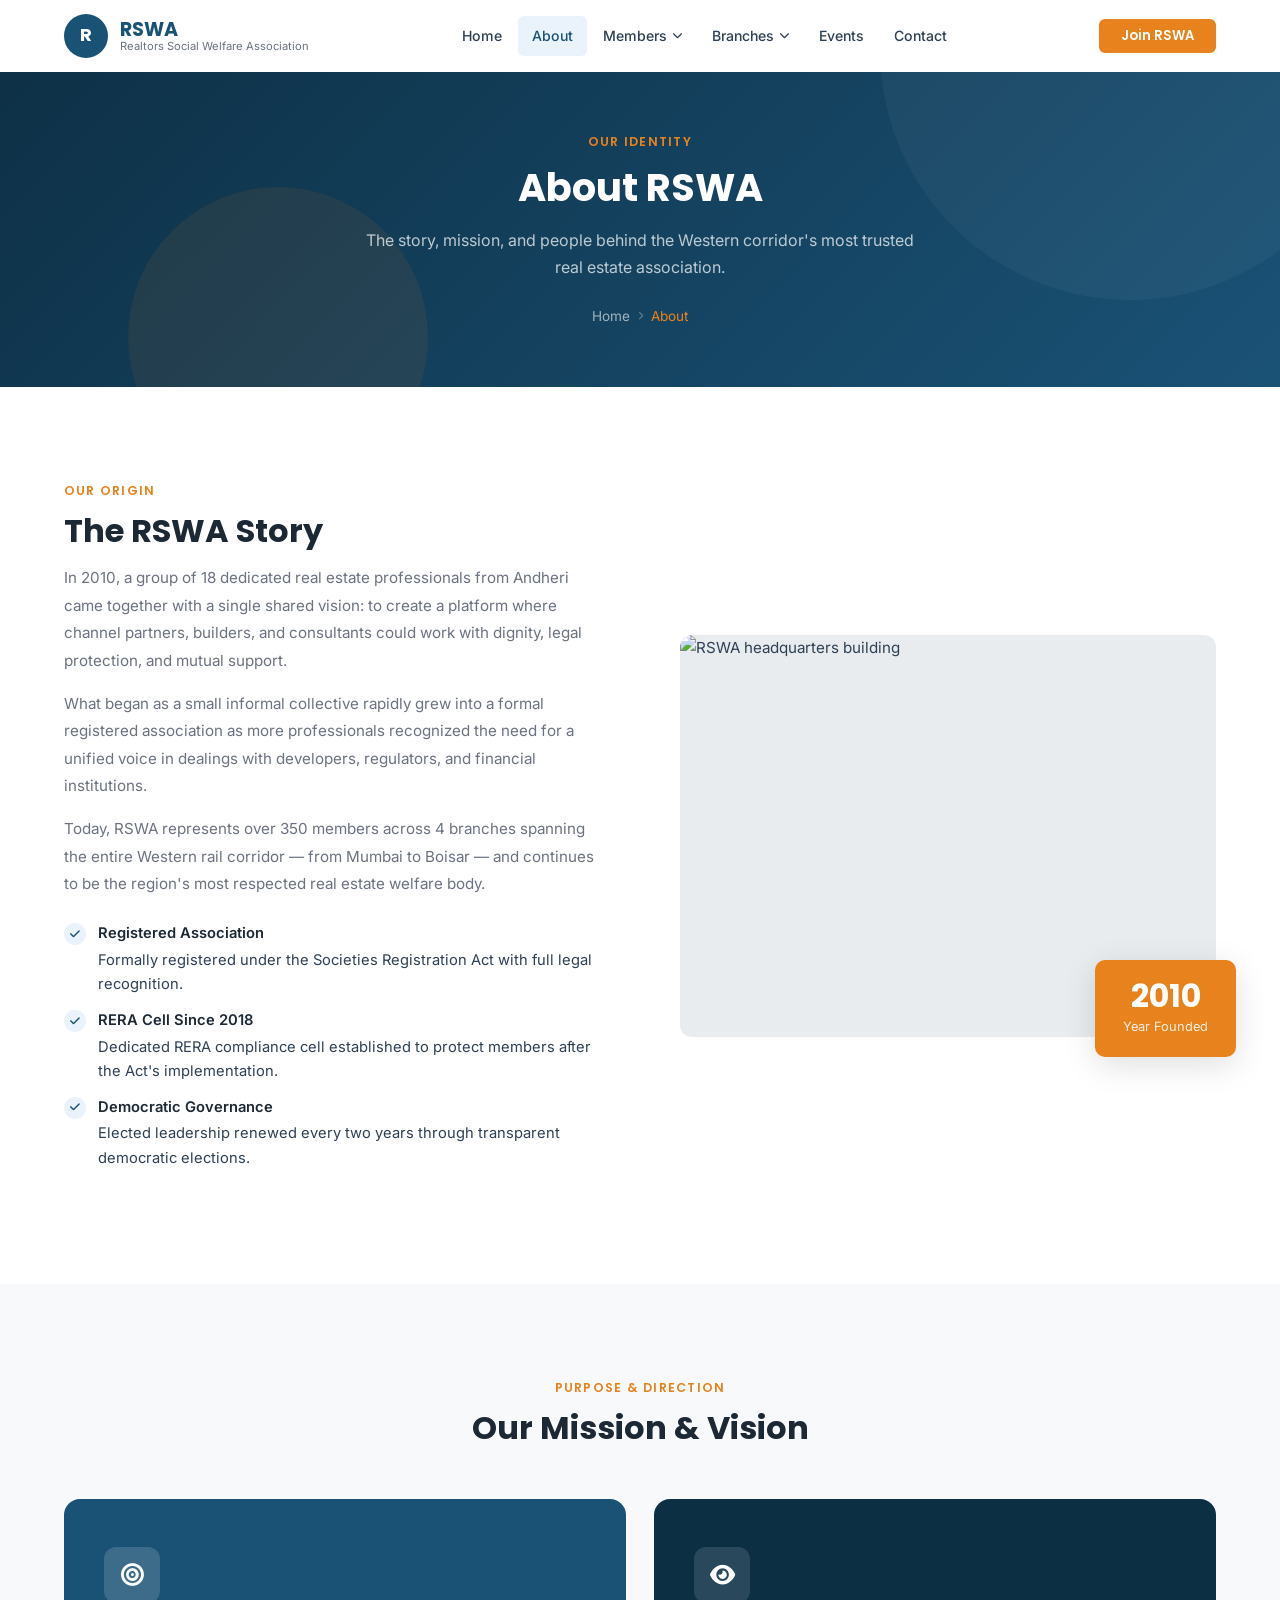
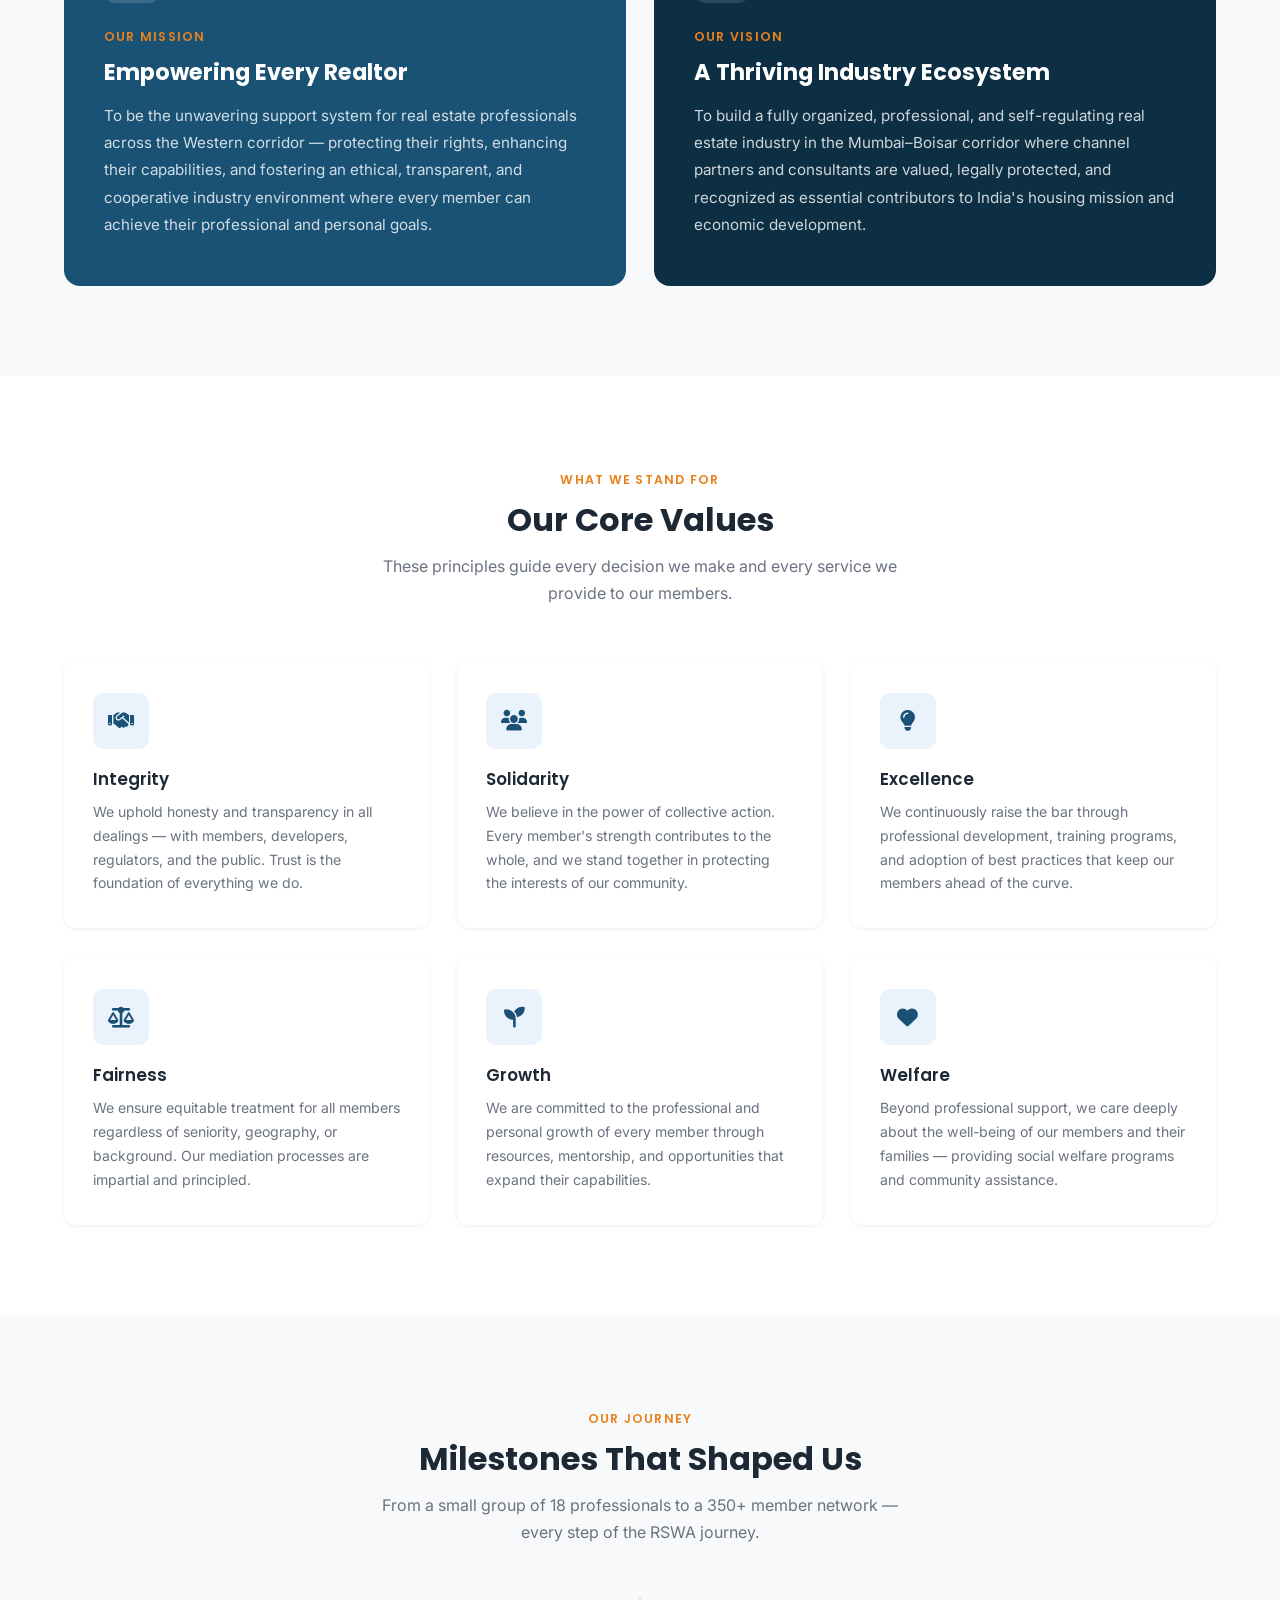
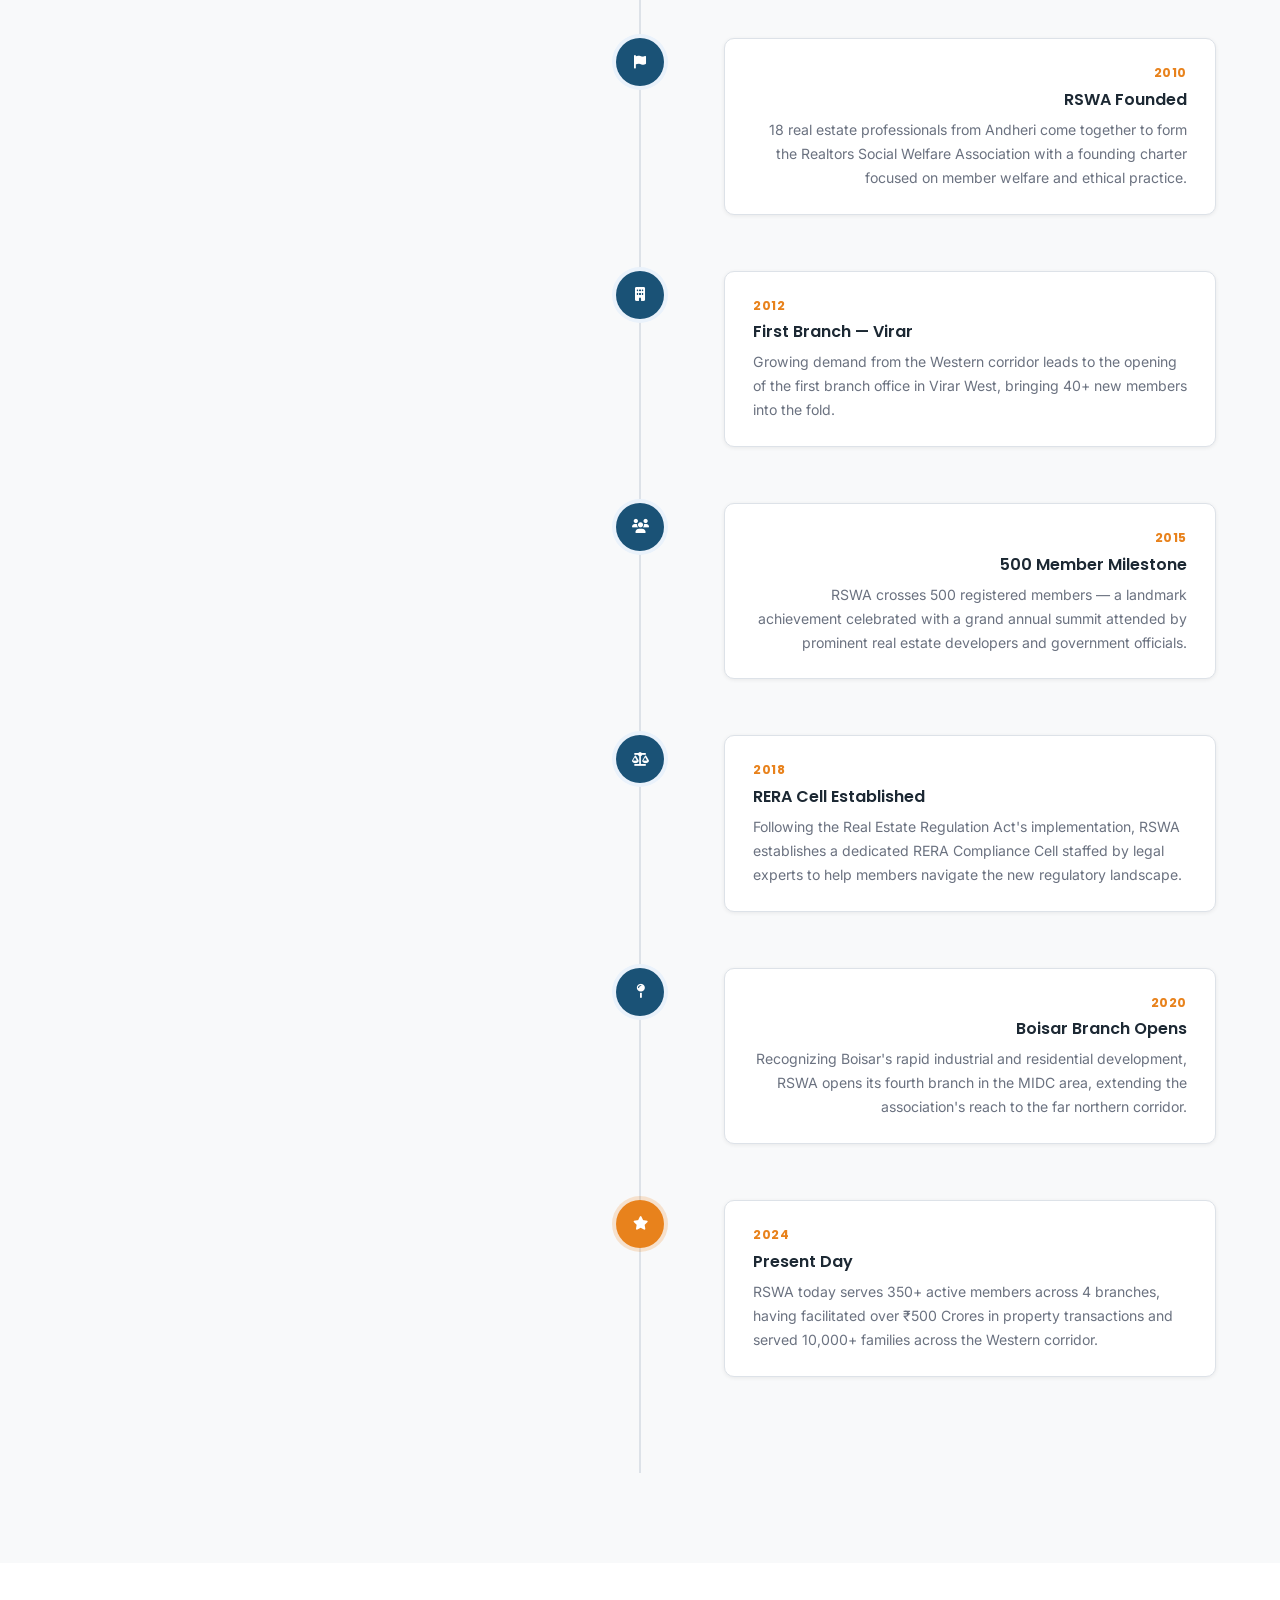
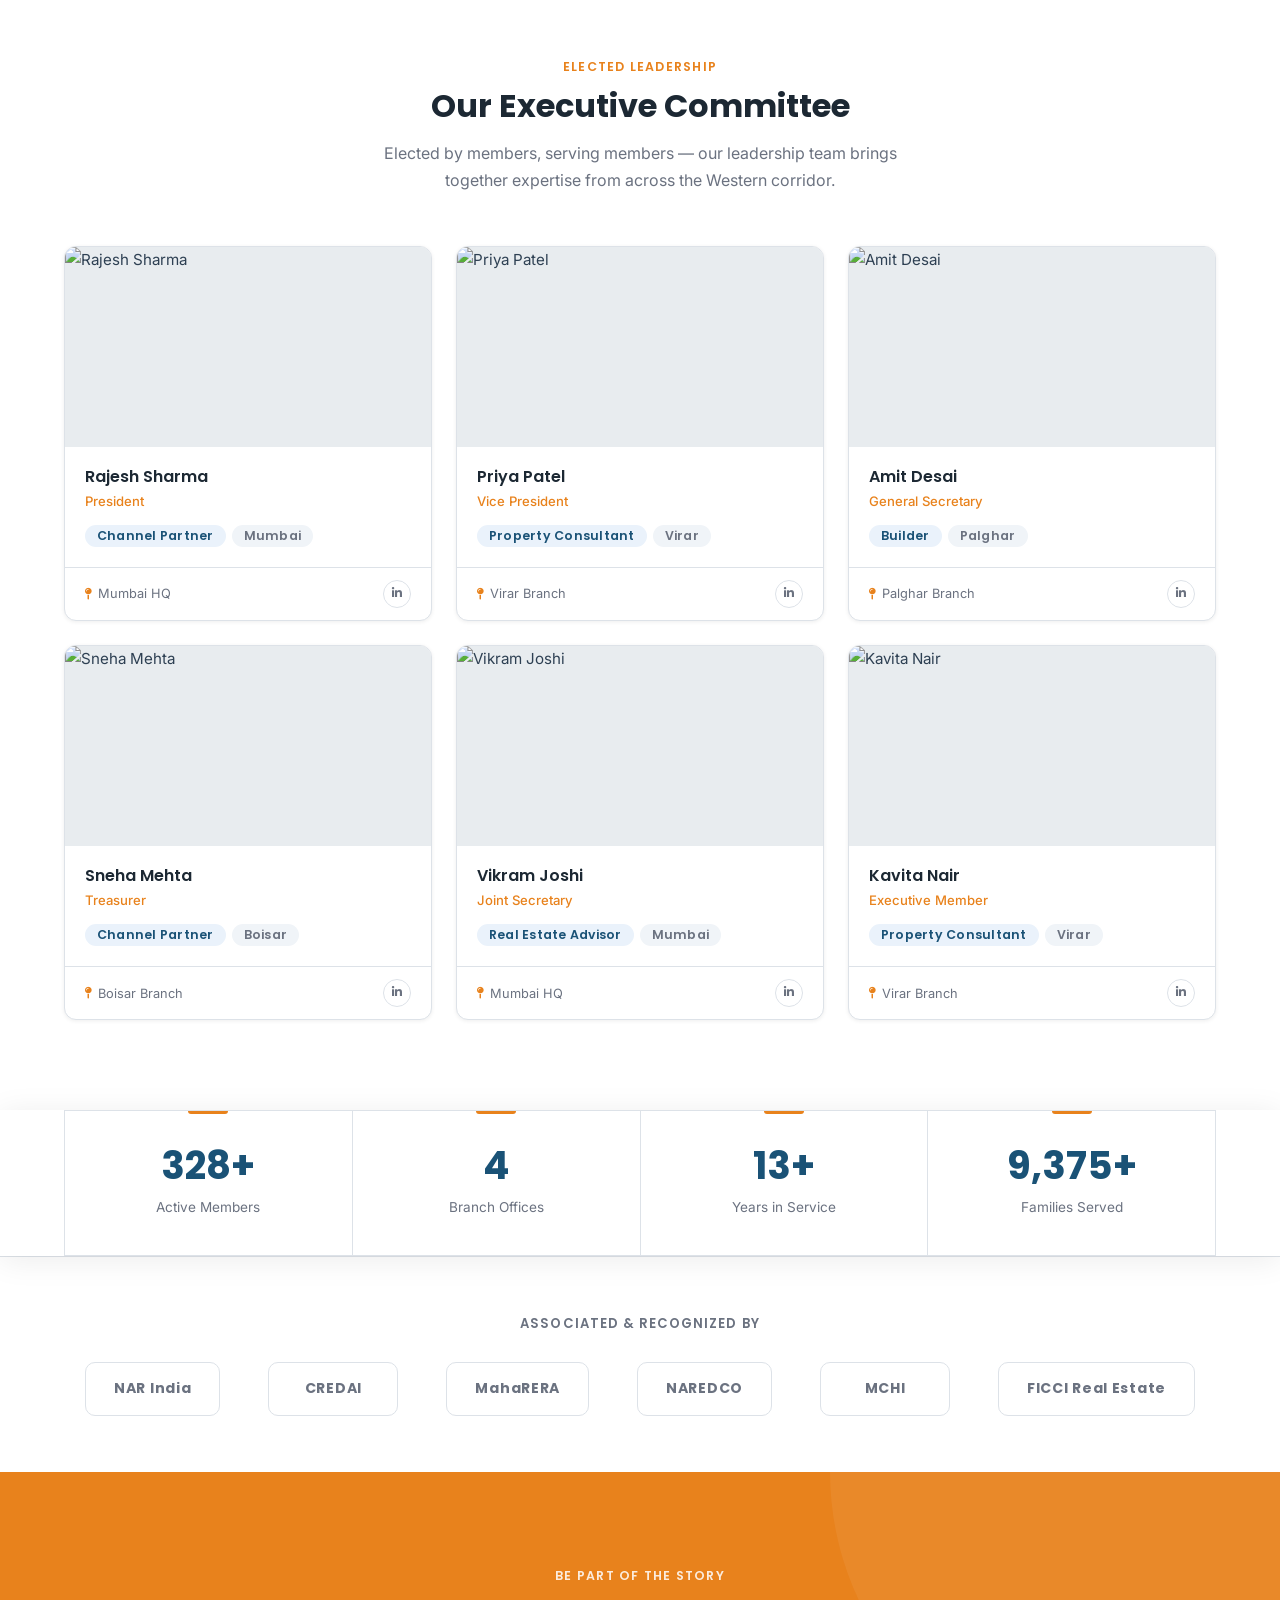
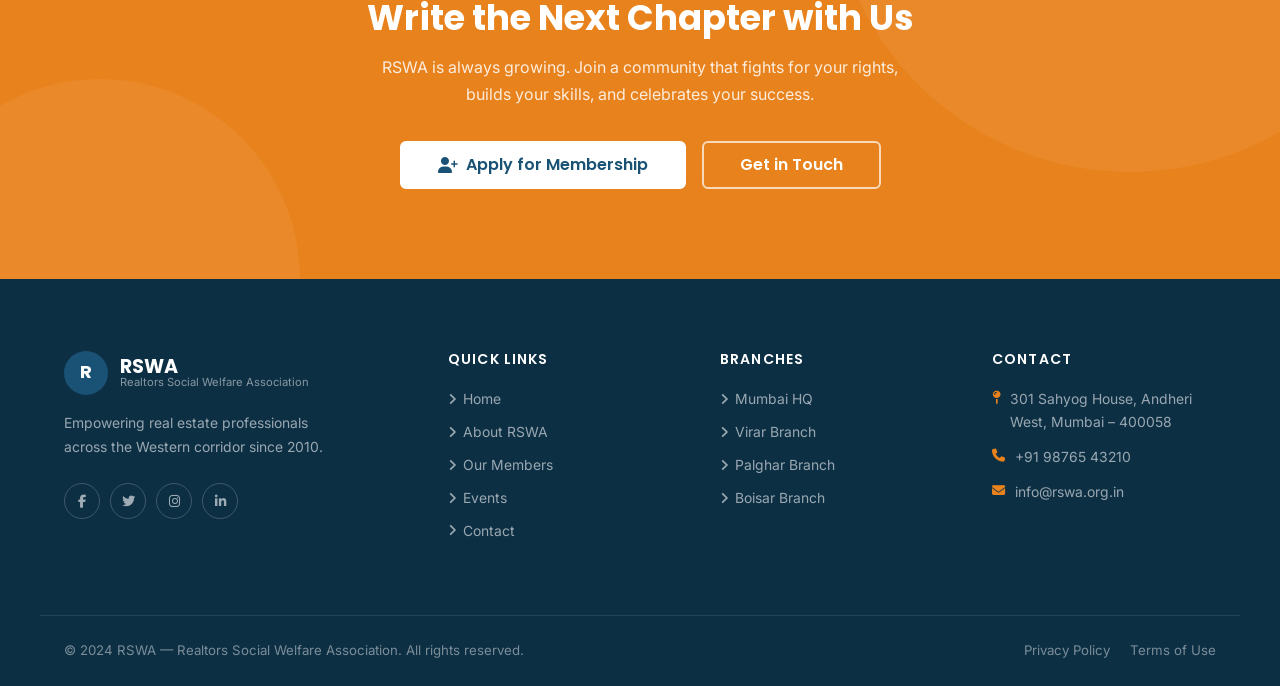
==== about.html @ 99e3d444 "Initial commit: Complete RSWA multi-page website - Homepage with hero, stats, about, benefits, locat" ====
<!DOCTYPE html>
<html lang="en">
<head>
  <meta charset="UTF-8" />
  <meta name="viewport" content="width=device-width, initial-scale=1.0" />
  <title>About RSWA — Our Story, Mission &amp; Leadership</title>
  <meta name="description" content="Learn about RSWA's founding story, mission, vision, core values, and the leadership team driving real estate welfare across Mumbai to Boisar." />
  <link rel="stylesheet" href="https://cdnjs.cloudflare.com/ajax/libs/font-awesome/6.5.0/css/all.min.css" />
  <link rel="stylesheet" href="css/style.css" />
</head>
<body>

  <!-- ===================== HEADER ===================== -->
  <header id="header">
    <div class="container header-inner">
      <a href="index.html" class="logo">
        <div class="logo-icon">R</div>
        <div class="logo-text">
          <span class="logo-name">RSWA</span>
          <span class="logo-tagline">Realtors Social Welfare Association</span>
        </div>
      </a>
      <nav class="main-nav" role="navigation" aria-label="Main navigation">
        <a href="index.html" class="nav-link">Home</a>
        <a href="about.html" class="nav-link">About</a>
        <div class="nav-dropdown">
          <a href="members.html" class="nav-link">Members <i class="fa fa-chevron-down fa-xs"></i></a>
          <ul class="dropdown-menu">
            <li><a class="dropdown-item" href="members.html">All Members</a></li>
            <li><a class="dropdown-item" href="branch-members.html">Branch Members</a></li>
            <li><a class="dropdown-item" href="member-profile.html">Member Profile</a></li>
          </ul>
        </div>
        <div class="nav-dropdown">
          <a href="location.html" class="nav-link">Branches <i class="fa fa-chevron-down fa-xs"></i></a>
          <ul class="dropdown-menu">
            <li><a class="dropdown-item" href="location.html">Mumbai HQ</a></li>
            <li><a class="dropdown-item" href="location.html">Virar Branch</a></li>
            <li><a class="dropdown-item" href="location.html">Palghar Branch</a></li>
            <li><a class="dropdown-item" href="location.html">Boisar Branch</a></li>
          </ul>
        </div>
        <a href="events.html" class="nav-link">Events</a>
        <a href="contact.html" class="nav-link">Contact</a>
      </nav>
      <a href="contact.html" class="btn btn-accent btn-sm header-cta">Join RSWA</a>
      <button class="mobile-toggle" id="mobileToggle" aria-label="Toggle menu" aria-expanded="false">
        <span></span><span></span><span></span>
      </button>
    </div>
  </header>

  <nav class="mobile-nav" role="navigation" aria-label="Mobile navigation">
    <a href="index.html" class="mobile-nav-link">Home</a>
    <a href="about.html" class="mobile-nav-link">About</a>
    <a href="members.html" class="mobile-nav-link" data-dropdown="mob-members">Members <i class="fa fa-chevron-down fa-xs"></i></a>
    <div class="mobile-dropdown-menu" id="mob-members">
      <a href="members.html" class="mobile-dropdown-item">All Members</a>
      <a href="branch-members.html" class="mobile-dropdown-item">Branch Members</a>
    </div>
    <a href="location.html" class="mobile-nav-link" data-dropdown="mob-branches">Branches <i class="fa fa-chevron-down fa-xs"></i></a>
    <div class="mobile-dropdown-menu" id="mob-branches">
      <a href="location.html" class="mobile-dropdown-item">Mumbai HQ</a>
      <a href="location.html" class="mobile-dropdown-item">Virar Branch</a>
      <a href="location.html" class="mobile-dropdown-item">Palghar Branch</a>
      <a href="location.html" class="mobile-dropdown-item">Boisar Branch</a>
    </div>
    <a href="events.html" class="mobile-nav-link">Events</a>
    <a href="contact.html" class="mobile-nav-link">Contact</a>
    <div style="padding:20px 0;"><a href="contact.html" class="btn btn-accent" style="width:100%;justify-content:center;display:flex;">Join RSWA</a></div>
  </nav>

  <main>

    <!-- ===================== PAGE HERO ===================== -->
    <section class="page-hero">
      <div class="container page-hero-content">
        <span class="page-hero-tag">Our Identity</span>
        <h1 class="page-hero-title">About RSWA</h1>
        <p class="page-hero-subtitle">The story, mission, and people behind the Western corridor's most trusted real estate association.</p>
        <nav class="breadcrumb" aria-label="Breadcrumb">
          <a href="index.html">Home</a>
          <span class="breadcrumb-sep"><i class="fa fa-chevron-right fa-xs"></i></span>
          <span class="breadcrumb-current">About</span>
        </nav>
      </div>
    </section>

    <!-- ===================== OUR STORY ===================== -->
    <section class="section" style="background:var(--white);">
      <div class="container">
        <div class="about-grid">
          <!-- Text Left -->
          <div class="about-content reveal reveal-left">
            <span class="section-tag">Our Origin</span>
            <h2 class="section-title">The RSWA Story</h2>
            <p>In 2010, a group of 18 dedicated real estate professionals from Andheri came together with a single shared vision: to create a platform where channel partners, builders, and consultants could work with dignity, legal protection, and mutual support.</p>
            <p>What began as a small informal collective rapidly grew into a formal registered association as more professionals recognized the need for a unified voice in dealings with developers, regulators, and financial institutions.</p>
            <p>Today, RSWA represents over 350 members across 4 branches spanning the entire Western rail corridor — from Mumbai to Boisar — and continues to be the region's most respected real estate welfare body.</p>
            <div class="about-features mt-24">
              <div class="about-feature">
                <div class="about-feature-icon"><i class="fa fa-check"></i></div>
                <div class="about-feature-text">
                  <strong>Registered Association</strong>
                  <span>Formally registered under the Societies Registration Act with full legal recognition.</span>
                </div>
              </div>
              <div class="about-feature">
                <div class="about-feature-icon"><i class="fa fa-check"></i></div>
                <div class="about-feature-text">
                  <strong>RERA Cell Since 2018</strong>
                  <span>Dedicated RERA compliance cell established to protect members after the Act's implementation.</span>
                </div>
              </div>
              <div class="about-feature">
                <div class="about-feature-icon"><i class="fa fa-check"></i></div>
                <div class="about-feature-text">
                  <strong>Democratic Governance</strong>
                  <span>Elected leadership renewed every two years through transparent democratic elections.</span>
                </div>
              </div>
            </div>
          </div>
          <!-- Image Right -->
          <div class="about-image-wrap reveal reveal-right">
            <div class="img-skeleton img-zoom" style="border-radius:12px;">
              <img
                src="https://picsum.photos/seed/rswa-building1/800/600"
                alt="RSWA headquarters building"
                class="about-image"
                loading="lazy"
              />
            </div>
            <div class="about-badge">
              <span class="about-badge-num">2010</span>
              <div class="about-badge-text">Year Founded</div>
            </div>
          </div>
        </div>
      </div>
    </section>

    <!-- ===================== MISSION & VISION ===================== -->
    <section class="section section-light" id="mission">
      <div class="container">
        <div class="section-header centered reveal">
          <span class="section-tag">Purpose &amp; Direction</span>
          <h2 class="section-title">Our Mission &amp; Vision</h2>
        </div>
        <div style="display:grid;grid-template-columns:1fr 1fr;gap:28px;margin-top:48px;" class="stagger-children">
          <div class="reveal" style="background:var(--primary);border-radius:16px;padding:48px 40px;color:white;">
            <div style="width:56px;height:56px;border-radius:12px;background:rgba(255,255,255,0.15);display:flex;align-items:center;justify-content:center;font-size:1.4rem;margin-bottom:24px;">
              <i class="fa fa-bullseye"></i>
            </div>
            <span style="font-size:0.78rem;font-weight:600;letter-spacing:0.1em;text-transform:uppercase;color:var(--accent);font-family:var(--font-heading);display:block;margin-bottom:10px;">Our Mission</span>
            <h3 style="font-family:var(--font-heading);font-size:1.4rem;font-weight:700;color:white;margin-bottom:16px;">Empowering Every Realtor</h3>
            <p style="color:rgba(255,255,255,0.8);line-height:1.8;font-size:0.95rem;">To be the unwavering support system for real estate professionals across the Western corridor — protecting their rights, enhancing their capabilities, and fostering an ethical, transparent, and cooperative industry environment where every member can achieve their professional and personal goals.</p>
          </div>
          <div class="reveal" style="background:var(--primary-dark);border-radius:16px;padding:48px 40px;color:white;">
            <div style="width:56px;height:56px;border-radius:12px;background:rgba(255,255,255,0.12);display:flex;align-items:center;justify-content:center;font-size:1.4rem;margin-bottom:24px;">
              <i class="fa fa-eye"></i>
            </div>
            <span style="font-size:0.78rem;font-weight:600;letter-spacing:0.1em;text-transform:uppercase;color:var(--accent);font-family:var(--font-heading);display:block;margin-bottom:10px;">Our Vision</span>
            <h3 style="font-family:var(--font-heading);font-size:1.4rem;font-weight:700;color:white;margin-bottom:16px;">A Thriving Industry Ecosystem</h3>
            <p style="color:rgba(255,255,255,0.8);line-height:1.8;font-size:0.95rem;">To build a fully organized, professional, and self-regulating real estate industry in the Mumbai–Boisar corridor where channel partners and consultants are valued, legally protected, and recognized as essential contributors to India's housing mission and economic development.</p>
          </div>
        </div>
      </div>
    </section>

    <!-- ===================== CORE VALUES ===================== -->
    <section class="section" style="background:var(--white);" id="values">
      <div class="container">
        <div class="section-header centered reveal">
          <span class="section-tag">What We Stand For</span>
          <h2 class="section-title">Our Core Values</h2>
          <p class="section-subtitle">These principles guide every decision we make and every service we provide to our members.</p>
        </div>
        <div class="benefits-grid stagger-children mt-32" style="margin-top:48px;">
          <div class="benefit-card reveal">
            <div class="benefit-icon"><i class="fa fa-handshake"></i></div>
            <h3>Integrity</h3>
            <p>We uphold honesty and transparency in all dealings — with members, developers, regulators, and the public. Trust is the foundation of everything we do.</p>
          </div>
          <div class="benefit-card reveal">
            <div class="benefit-icon"><i class="fa fa-users"></i></div>
            <h3>Solidarity</h3>
            <p>We believe in the power of collective action. Every member's strength contributes to the whole, and we stand together in protecting the interests of our community.</p>
          </div>
          <div class="benefit-card reveal">
            <div class="benefit-icon"><i class="fa fa-lightbulb"></i></div>
            <h3>Excellence</h3>
            <p>We continuously raise the bar through professional development, training programs, and adoption of best practices that keep our members ahead of the curve.</p>
          </div>
          <div class="benefit-card reveal">
            <div class="benefit-icon"><i class="fa fa-scale-balanced"></i></div>
            <h3>Fairness</h3>
            <p>We ensure equitable treatment for all members regardless of seniority, geography, or background. Our mediation processes are impartial and principled.</p>
          </div>
          <div class="benefit-card reveal">
            <div class="benefit-icon"><i class="fa fa-seedling"></i></div>
            <h3>Growth</h3>
            <p>We are committed to the professional and personal growth of every member through resources, mentorship, and opportunities that expand their capabilities.</p>
          </div>
          <div class="benefit-card reveal">
            <div class="benefit-icon"><i class="fa fa-heart"></i></div>
            <h3>Welfare</h3>
            <p>Beyond professional support, we care deeply about the well-being of our members and their families — providing social welfare programs and community assistance.</p>
          </div>
        </div>
      </div>
    </section>

    <!-- ===================== TIMELINE ===================== -->
    <section class="section section-light" id="history">
      <div class="container">
        <div class="section-header centered reveal">
          <span class="section-tag">Our Journey</span>
          <h2 class="section-title">Milestones That Shaped Us</h2>
          <p class="section-subtitle">From a small group of 18 professionals to a 350+ member network — every step of the RSWA journey.</p>
        </div>

        <div class="timeline">
          <div class="timeline-item reveal">
            <div class="timeline-content">
              <div class="timeline-year">2010</div>
              <h4 class="timeline-title">RSWA Founded</h4>
              <p class="timeline-desc">18 real estate professionals from Andheri come together to form the Realtors Social Welfare Association with a founding charter focused on member welfare and ethical practice.</p>
            </div>
            <div class="timeline-dot"><i class="fa fa-flag"></i></div>
            <div class="timeline-content" style="visibility:hidden;"></div>
          </div>

          <div class="timeline-item reveal">
            <div class="timeline-content" style="visibility:hidden;"></div>
            <div class="timeline-dot"><i class="fa fa-building"></i></div>
            <div class="timeline-content">
              <div class="timeline-year">2012</div>
              <h4 class="timeline-title">First Branch — Virar</h4>
              <p class="timeline-desc">Growing demand from the Western corridor leads to the opening of the first branch office in Virar West, bringing 40+ new members into the fold.</p>
            </div>
          </div>

          <div class="timeline-item reveal">
            <div class="timeline-content">
              <div class="timeline-year">2015</div>
              <h4 class="timeline-title">500 Member Milestone</h4>
              <p class="timeline-desc">RSWA crosses 500 registered members — a landmark achievement celebrated with a grand annual summit attended by prominent real estate developers and government officials.</p>
            </div>
            <div class="timeline-dot"><i class="fa fa-users"></i></div>
            <div class="timeline-content" style="visibility:hidden;"></div>
          </div>

          <div class="timeline-item reveal">
            <div class="timeline-content" style="visibility:hidden;"></div>
            <div class="timeline-dot"><i class="fa fa-scale-balanced"></i></div>
            <div class="timeline-content">
              <div class="timeline-year">2018</div>
              <h4 class="timeline-title">RERA Cell Established</h4>
              <p class="timeline-desc">Following the Real Estate Regulation Act's implementation, RSWA establishes a dedicated RERA Compliance Cell staffed by legal experts to help members navigate the new regulatory landscape.</p>
            </div>
          </div>

          <div class="timeline-item reveal">
            <div class="timeline-content">
              <div class="timeline-year">2020</div>
              <h4 class="timeline-title">Boisar Branch Opens</h4>
              <p class="timeline-desc">Recognizing Boisar's rapid industrial and residential development, RSWA opens its fourth branch in the MIDC area, extending the association's reach to the far northern corridor.</p>
            </div>
            <div class="timeline-dot"><i class="fa fa-map-pin"></i></div>
            <div class="timeline-content" style="visibility:hidden;"></div>
          </div>

          <div class="timeline-item reveal">
            <div class="timeline-content" style="visibility:hidden;"></div>
            <div class="timeline-dot" style="background:var(--accent);box-shadow:0 0 0 4px rgba(232,130,28,0.2);"><i class="fa fa-star"></i></div>
            <div class="timeline-content">
              <div class="timeline-year">2024</div>
              <h4 class="timeline-title">Present Day</h4>
              <p class="timeline-desc">RSWA today serves 350+ active members across 4 branches, having facilitated over &#8377;500 Crores in property transactions and served 10,000+ families across the Western corridor.</p>
            </div>
          </div>
        </div>
      </div>
    </section>

    <!-- ===================== FULL LEADERSHIP ===================== -->
    <section class="section" style="background:var(--white);" id="leadership">
      <div class="container">
        <div class="section-header centered reveal">
          <span class="section-tag">Elected Leadership</span>
          <h2 class="section-title">Our Executive Committee</h2>
          <p class="section-subtitle">Elected by members, serving members — our leadership team brings together expertise from across the Western corridor.</p>
        </div>

        <div class="members-grid stagger-children" style="margin-top:48px;">
          <div class="member-card reveal">
            <div class="member-card-img-wrap img-zoom"><div class="img-skeleton" style="height:200px;">
              <img src="https://picsum.photos/seed/rswa-person1/400/400" alt="Rajesh Sharma" class="member-card-img" loading="lazy" /></div>
            </div>
            <div class="member-card-body">
              <h3 class="member-name">Rajesh Sharma</h3>
              <p class="member-role">President</p>
              <div class="member-info"><span class="badge badge-primary">Channel Partner</span><span class="badge badge-muted">Mumbai</span></div>
            </div>
            <div class="member-card-footer">
              <span class="member-location"><i class="fa fa-map-pin"></i> Mumbai HQ</span>
              <div class="member-social">
                <a href="#" class="member-social-btn" aria-label="LinkedIn"><i class="fab fa-linkedin-in"></i></a>
              </div>
            </div>
          </div>

          <div class="member-card reveal">
            <div class="member-card-img-wrap img-zoom"><div class="img-skeleton" style="height:200px;">
              <img src="https://picsum.photos/seed/rswa-person2/400/400" alt="Priya Patel" class="member-card-img" loading="lazy" /></div>
            </div>
            <div class="member-card-body">
              <h3 class="member-name">Priya Patel</h3>
              <p class="member-role">Vice President</p>
              <div class="member-info"><span class="badge badge-primary">Property Consultant</span><span class="badge badge-muted">Virar</span></div>
            </div>
            <div class="member-card-footer">
              <span class="member-location"><i class="fa fa-map-pin"></i> Virar Branch</span>
              <div class="member-social"><a href="#" class="member-social-btn" aria-label="LinkedIn"><i class="fab fa-linkedin-in"></i></a></div>
            </div>
          </div>

          <div class="member-card reveal">
            <div class="member-card-img-wrap img-zoom"><div class="img-skeleton" style="height:200px;">
              <img src="https://picsum.photos/seed/rswa-person3/400/400" alt="Amit Desai" class="member-card-img" loading="lazy" /></div>
            </div>
            <div class="member-card-body">
              <h3 class="member-name">Amit Desai</h3>
              <p class="member-role">General Secretary</p>
              <div class="member-info"><span class="badge badge-primary">Builder</span><span class="badge badge-muted">Palghar</span></div>
            </div>
            <div class="member-card-footer">
              <span class="member-location"><i class="fa fa-map-pin"></i> Palghar Branch</span>
              <div class="member-social"><a href="#" class="member-social-btn" aria-label="LinkedIn"><i class="fab fa-linkedin-in"></i></a></div>
            </div>
          </div>

          <div class="member-card reveal">
            <div class="member-card-img-wrap img-zoom"><div class="img-skeleton" style="height:200px;">
              <img src="https://picsum.photos/seed/rswa-person4/400/400" alt="Sneha Mehta" class="member-card-img" loading="lazy" /></div>
            </div>
            <div class="member-card-body">
              <h3 class="member-name">Sneha Mehta</h3>
              <p class="member-role">Treasurer</p>
              <div class="member-info"><span class="badge badge-primary">Channel Partner</span><span class="badge badge-muted">Boisar</span></div>
            </div>
            <div class="member-card-footer">
              <span class="member-location"><i class="fa fa-map-pin"></i> Boisar Branch</span>
              <div class="member-social"><a href="#" class="member-social-btn" aria-label="LinkedIn"><i class="fab fa-linkedin-in"></i></a></div>
            </div>
          </div>

          <div class="member-card reveal">
            <div class="member-card-img-wrap img-zoom"><div class="img-skeleton" style="height:200px;">
              <img src="https://picsum.photos/seed/rswa-person8/400/400" alt="Vikram Joshi" class="member-card-img" loading="lazy" /></div>
            </div>
            <div class="member-card-body">
              <h3 class="member-name">Vikram Joshi</h3>
              <p class="member-role">Joint Secretary</p>
              <div class="member-info"><span class="badge badge-primary">Real Estate Advisor</span><span class="badge badge-muted">Mumbai</span></div>
            </div>
            <div class="member-card-footer">
              <span class="member-location"><i class="fa fa-map-pin"></i> Mumbai HQ</span>
              <div class="member-social"><a href="#" class="member-social-btn" aria-label="LinkedIn"><i class="fab fa-linkedin-in"></i></a></div>
            </div>
          </div>

          <div class="member-card reveal">
            <div class="member-card-img-wrap img-zoom"><div class="img-skeleton" style="height:200px;">
              <img src="https://picsum.photos/seed/rswa-person9/400/400" alt="Kavita Nair" class="member-card-img" loading="lazy" /></div>
            </div>
            <div class="member-card-body">
              <h3 class="member-name">Kavita Nair</h3>
              <p class="member-role">Executive Member</p>
              <div class="member-info"><span class="badge badge-primary">Property Consultant</span><span class="badge badge-muted">Virar</span></div>
            </div>
            <div class="member-card-footer">
              <span class="member-location"><i class="fa fa-map-pin"></i> Virar Branch</span>
              <div class="member-social"><a href="#" class="member-social-btn" aria-label="LinkedIn"><i class="fab fa-linkedin-in"></i></a></div>
            </div>
          </div>
        </div>
      </div>
    </section>

    <!-- ===================== STATS ROW ===================== -->
    <div class="stats-section">
      <div class="container">
        <div class="stats-grid">
          <div class="stat-item reveal">
            <span class="stat-number"><span data-target="350" data-suffix="+">350+</span></span>
            <span class="stat-label">Active Members</span>
          </div>
          <div class="stat-item reveal">
            <span class="stat-number"><span data-target="4">4</span></span>
            <span class="stat-label">Branch Offices</span>
          </div>
          <div class="stat-item reveal">
            <span class="stat-number"><span data-target="14" data-suffix="+">14+</span></span>
            <span class="stat-label">Years in Service</span>
          </div>
          <div class="stat-item reveal">
            <span class="stat-number"><span data-target="10000" data-suffix="+">10,000+</span></span>
            <span class="stat-label">Families Served</span>
          </div>
        </div>
      </div>
    </div>

    <!-- ===================== PARTNERS ===================== -->
    <section class="partners-section">
      <div class="container">
        <p class="partners-label">Associated &amp; Recognized By</p>
        <div class="partners-grid">
          <div class="partner-logo">NAR India</div>
          <div class="partner-logo">CREDAI</div>
          <div class="partner-logo">MahaRERA</div>
          <div class="partner-logo">NAREDCO</div>
          <div class="partner-logo">MCHI</div>
          <div class="partner-logo">FICCI Real Estate</div>
        </div>
      </div>
    </section>

    <!-- ===================== CTA ===================== -->
    <section class="cta-section section">
      <div class="container">
        <div class="cta-content reveal">
          <span class="section-tag" style="color:rgba(255,255,255,0.85);">Be Part of the Story</span>
          <h2 class="cta-title">Write the Next Chapter with Us</h2>
          <p class="cta-text">RSWA is always growing. Join a community that fights for your rights, builds your skills, and celebrates your success.</p>
          <div class="cta-actions">
            <a href="contact.html" class="btn btn-white btn-lg"><i class="fa fa-user-plus"></i> Apply for Membership</a>
            <a href="contact.html" class="btn btn-outline-white btn-lg">Get in Touch</a>
          </div>
        </div>
      </div>
    </section>

  </main>

  <!-- ===================== FOOTER ===================== -->
  <footer class="footer">
    <div class="footer-top">
      <div>
        <a href="index.html" class="logo footer-logo">
          <div class="logo-icon">R</div>
          <div class="logo-text"><span class="logo-name">RSWA</span><span class="logo-tagline">Realtors Social Welfare Association</span></div>
        </a>
        <p class="footer-brand-desc">Empowering real estate professionals across the Western corridor since 2010.</p>
        <div class="footer-social">
          <a href="#" class="social-btn" aria-label="Facebook"><i class="fab fa-facebook-f"></i></a>
          <a href="#" class="social-btn" aria-label="Twitter"><i class="fab fa-twitter"></i></a>
          <a href="#" class="social-btn" aria-label="Instagram"><i class="fab fa-instagram"></i></a>
          <a href="#" class="social-btn" aria-label="LinkedIn"><i class="fab fa-linkedin-in"></i></a>
        </div>
      </div>
      <div class="footer-nav">
        <h4>Quick Links</h4>
        <ul>
          <li><a href="index.html"><i class="fa fa-angle-right"></i> Home</a></li>
          <li><a href="about.html"><i class="fa fa-angle-right"></i> About RSWA</a></li>
          <li><a href="members.html"><i class="fa fa-angle-right"></i> Our Members</a></li>
          <li><a href="events.html"><i class="fa fa-angle-right"></i> Events</a></li>
          <li><a href="contact.html"><i class="fa fa-angle-right"></i> Contact</a></li>
        </ul>
      </div>
      <div class="footer-nav">
        <h4>Branches</h4>
        <ul>
          <li><a href="location.html"><i class="fa fa-angle-right"></i> Mumbai HQ</a></li>
          <li><a href="location.html"><i class="fa fa-angle-right"></i> Virar Branch</a></li>
          <li><a href="location.html"><i class="fa fa-angle-right"></i> Palghar Branch</a></li>
          <li><a href="location.html"><i class="fa fa-angle-right"></i> Boisar Branch</a></li>
        </ul>
      </div>
      <div class="footer-nav">
        <h4>Contact</h4>
        <div class="footer-contact-item"><i class="fa fa-map-pin"></i><span>301 Sahyog House, Andheri West, Mumbai &ndash; 400058</span></div>
        <div class="footer-contact-item"><i class="fa fa-phone"></i><span>+91 98765 43210</span></div>
        <div class="footer-contact-item"><i class="fa fa-envelope"></i><span>info@rswa.org.in</span></div>
      </div>
    </div>
    <div class="footer-bottom">
      <p class="footer-copy">&copy; 2024 RSWA &mdash; Realtors Social Welfare Association. All rights reserved.</p>
      <div class="footer-bottom-links">
        <a href="#">Privacy Policy</a>
        <a href="#">Terms of Use</a>
      </div>
    </div>
  </footer>

  <button id="backToTop" aria-label="Back to top"><i class="fa fa-arrow-up"></i></button>
  <script src="js/main.js"></script>
</body>
</html>
---- css/style.css ----
/* ============================================================
   RSWA — Realtors Social Welfare Association
   Design System Stylesheet
   ============================================================ */

/* ---- Google Fonts ---- */
@import url('https://fonts.googleapis.com/css2?family=Poppins:wght@400;500;600;700;800&family=Inter:wght@300;400;500;600&display=swap');

/* ============================================================
   1. CSS CUSTOM PROPERTIES
   ============================================================ */
:root {
  /* Brand Colors */
  --primary:        #1A5276;
  --primary-dark:   #0D2F44;
  --primary-light:  #2471A3;
  --primary-pale:   #EAF2FB;
  --accent:         #E8821C;
  --accent-dark:    #C46A12;
  --dark:           #1C2833;
  --text:           #2E4053;
  --text-muted:     #6B7280;
  --white:          #FFFFFF;
  --light-bg:       #F8F9FA;
  --light-bg-2:     #F0F4F8;
  --border:         #DDE2E8;

  /* Typography */
  --font-heading:   'Poppins', sans-serif;
  --font-body:      'Inter', sans-serif;

  /* Spacing */
  --section-py:     90px;
  --container-max:  1200px;
  --container-px:   24px;

  /* Shadows */
  --shadow-sm:      0 1px 4px rgba(0,0,0,0.07);
  --shadow-md:      0 4px 16px rgba(0,0,0,0.1);
  --shadow-lg:      0 8px 32px rgba(0,0,0,0.13);
  --shadow-xl:      0 16px 48px rgba(0,0,0,0.16);

  /* Transitions */
  --transition:     0.3s ease;
  --transition-slow: 0.5s ease;

  /* Border Radius */
  --radius-sm:      6px;
  --radius-md:      10px;
  --radius-lg:      12px;
  --radius-xl:      16px;
  --radius-full:    100px;
}

/* ============================================================
   2. RESET & BASE
   ============================================================ */
*,
*::before,
*::after {
  box-sizing: border-box;
  margin: 0;
  padding: 0;
}

html {
  scroll-behavior: smooth;
  font-size: 16px;
  -webkit-text-size-adjust: 100%;
}

body {
  font-family: var(--font-body);
  font-size: 0.95rem;
  font-weight: 400;
  color: var(--text);
  background-color: var(--white);
  line-height: 1.65;
  -webkit-font-smoothing: antialiased;
  -moz-osx-font-smoothing: grayscale;
  overflow-x: hidden;
}

img {
  max-width: 100%;
  height: auto;
  display: block;
}

a {
  color: inherit;
  text-decoration: none;
  transition: color var(--transition);
}

ul, ol {
  list-style: none;
}

button {
  font-family: var(--font-body);
  cursor: pointer;
}

input, textarea, select {
  font-family: var(--font-body);
}

/* ============================================================
   3. LAYOUT UTILITIES
   ============================================================ */
.container {
  width: 100%;
  max-width: var(--container-max);
  margin-left: auto;
  margin-right: auto;
  padding-left: var(--container-px);
  padding-right: var(--container-px);
}

.section {
  padding-top: var(--section-py);
  padding-bottom: var(--section-py);
}

.section-light {
  background-color: var(--light-bg);
}

.section-dark {
  background-color: var(--primary-dark);
  color: var(--white);
}

.section-header {
  margin-bottom: 52px;
}

.section-header.centered {
  text-align: center;
}

.section-header.centered .section-subtitle {
  margin-left: auto;
  margin-right: auto;
}

/* ============================================================
   4. TYPOGRAPHY
   ============================================================ */
.section-tag {
  display: inline-block;
  font-size: 0.78rem;
  font-weight: 600;
  font-family: var(--font-heading);
  letter-spacing: 0.1em;
  text-transform: uppercase;
  color: var(--accent);
  margin-bottom: 10px;
}

.section-title {
  font-family: var(--font-heading);
  font-size: 2rem;
  font-weight: 700;
  color: var(--dark);
  line-height: 1.2;
  margin-bottom: 14px;
}

.section-dark .section-title {
  color: var(--white);
}

.section-subtitle {
  font-family: var(--font-body);
  font-size: 1rem;
  color: var(--text-muted);
  line-height: 1.7;
  max-width: 560px;
}

.section-dark .section-subtitle {
  color: rgba(255,255,255,0.7);
}

h1, h2, h3, h4, h5, h6 {
  font-family: var(--font-heading);
  line-height: 1.25;
}

/* ============================================================
   5. BUTTONS
   ============================================================ */
.btn {
  display: inline-flex;
  align-items: center;
  justify-content: center;
  gap: 8px;
  padding: 12px 28px;
  border-radius: var(--radius-sm);
  font-family: var(--font-heading);
  font-size: 0.9rem;
  font-weight: 600;
  border: 2px solid transparent;
  cursor: pointer;
  transition: all var(--transition);
  white-space: nowrap;
  text-decoration: none;
  line-height: 1;
}

.btn:focus-visible {
  outline: 3px solid var(--accent);
  outline-offset: 2px;
}

.btn-primary {
  background-color: var(--primary);
  color: var(--white);
  border-color: var(--primary);
}

.btn-primary:hover {
  background-color: var(--primary-dark);
  border-color: var(--primary-dark);
  color: var(--white);
}

.btn-accent {
  background-color: var(--accent);
  color: var(--white);
  border-color: var(--accent);
}

.btn-accent:hover {
  background-color: var(--accent-dark);
  border-color: var(--accent-dark);
  color: var(--white);
}

.btn-outline {
  background-color: transparent;
  color: var(--primary);
  border-color: var(--primary);
}

.btn-outline:hover {
  background-color: var(--primary);
  color: var(--white);
}

.btn-outline-white {
  background-color: transparent;
  color: var(--white);
  border-color: rgba(255,255,255,0.7);
}

.btn-outline-white:hover {
  background-color: var(--white);
  color: var(--primary);
  border-color: var(--white);
}

.btn-white {
  background-color: var(--white);
  color: var(--primary);
  border-color: var(--white);
}

.btn-white:hover {
  background-color: var(--light-bg);
  color: var(--primary-dark);
}

.btn-lg {
  padding: 14px 36px;
  font-size: 1rem;
}

.btn-sm {
  padding: 8px 20px;
  font-size: 0.82rem;
}

/* ============================================================
   6. BADGES
   ============================================================ */
.badge {
  display: inline-block;
  padding: 5px 12px;
  border-radius: var(--radius-full);
  font-size: 0.78rem;
  font-weight: 600;
  font-family: var(--font-heading);
  letter-spacing: 0.02em;
  line-height: 1;
}

.badge-primary {
  background-color: var(--primary-pale);
  color: var(--primary);
}

.badge-accent {
  background-color: rgba(232, 130, 28, 0.12);
  color: var(--accent);
}

.badge-success {
  background-color: rgba(16, 185, 129, 0.12);
  color: #059669;
}

.badge-muted {
  background-color: var(--light-bg-2);
  color: var(--text-muted);
}

/* ============================================================
   7. HEADER & NAVIGATION
   ============================================================ */
#header {
  position: fixed;
  top: 0;
  left: 0;
  right: 0;
  z-index: 1000;
  background-color: var(--white);
  box-shadow: none;
  transition: box-shadow var(--transition), background-color var(--transition);
}

#header.scrolled {
  box-shadow: 0 2px 20px rgba(0,0,0,0.1);
}

#header.header-transparent {
  background-color: transparent;
}

#header.header-transparent:not(.scrolled) .nav-link {
  color: rgba(255,255,255,0.88);
}

#header.header-transparent:not(.scrolled) .logo-name {
  color: var(--white);
}

#header.header-transparent:not(.scrolled) .logo-tagline {
  color: rgba(255,255,255,0.65);
}

#header.header-transparent.scrolled {
  background-color: var(--white);
}

.header-inner {
  display: flex;
  align-items: center;
  justify-content: space-between;
  height: 72px;
  gap: 24px;
}

/* Logo */
.logo {
  display: flex;
  align-items: center;
  gap: 12px;
  text-decoration: none;
  flex-shrink: 0;
}

.logo-icon {
  width: 44px;
  height: 44px;
  border-radius: 50%;
  background-color: var(--primary);
  color: var(--white);
  font-family: var(--font-heading);
  font-size: 1.1rem;
  font-weight: 700;
  display: flex;
  align-items: center;
  justify-content: center;
  flex-shrink: 0;
}

.logo-text {
  display: flex;
  flex-direction: column;
  gap: 1px;
}

.logo-name {
  font-family: var(--font-heading);
  font-size: 1.2rem;
  font-weight: 700;
  color: var(--primary);
  line-height: 1;
}

.logo-tagline {
  font-family: var(--font-body);
  font-size: 0.7rem;
  color: var(--text-muted);
  line-height: 1;
  white-space: nowrap;
}

/* Main Nav */
.main-nav {
  display: flex;
  align-items: center;
  gap: 2px;
}

.nav-link {
  display: flex;
  align-items: center;
  gap: 5px;
  font-family: var(--font-body);
  font-size: 0.88rem;
  font-weight: 500;
  color: var(--text);
  padding: 8px 14px;
  border-radius: var(--radius-sm);
  transition: all var(--transition);
  white-space: nowrap;
}

.nav-link:hover {
  background-color: var(--light-bg);
  color: var(--primary);
}

.nav-link.active {
  color: var(--primary);
  background-color: var(--primary-pale);
}

.nav-link i {
  font-size: 0.65rem;
  transition: transform var(--transition);
}

/* Dropdown */
.nav-dropdown {
  position: relative;
}

.nav-dropdown:hover > .nav-link i {
  transform: rotate(180deg);
}

.dropdown-menu {
  position: absolute;
  top: calc(100% + 8px);
  left: 0;
  background-color: var(--white);
  box-shadow: var(--shadow-lg);
  min-width: 210px;
  border-radius: var(--radius-md);
  padding: 8px;
  opacity: 0;
  visibility: hidden;
  transform: translateY(-8px);
  transition: opacity var(--transition), visibility var(--transition), transform var(--transition);
  pointer-events: none;
  z-index: 100;
  border: 1px solid var(--border);
}

.nav-dropdown:hover .dropdown-menu {
  opacity: 1;
  visibility: visible;
  transform: translateY(0);
  pointer-events: all;
}

.dropdown-item {
  display: block;
  padding: 9px 14px;
  font-family: var(--font-body);
  font-size: 0.87rem;
  color: var(--text);
  border-radius: var(--radius-sm);
  transition: all var(--transition);
}

.dropdown-item:hover {
  background-color: var(--light-bg);
  color: var(--primary);
}

.dropdown-item.active {
  color: var(--primary);
  background-color: var(--primary-pale);
}

/* Header CTA */
.header-cta {
  flex-shrink: 0;
}

/* Mobile Toggle */
.mobile-toggle {
  display: none;
  flex-direction: column;
  gap: 5px;
  width: 36px;
  height: 36px;
  align-items: center;
  justify-content: center;
  background: none;
  border: none;
  cursor: pointer;
  padding: 4px;
  border-radius: var(--radius-sm);
  transition: background var(--transition);
  flex-shrink: 0;
}

.mobile-toggle:hover {
  background-color: var(--light-bg);
}

.mobile-toggle span {
  display: block;
  width: 22px;
  height: 2px;
  background-color: var(--text);
  border-radius: 2px;
  transition: all var(--transition);
  transform-origin: center;
}

/* Mobile menu open state */
#header.mobile-open .mobile-toggle span:nth-child(1) {
  transform: translateY(7px) rotate(45deg);
}

#header.mobile-open .mobile-toggle span:nth-child(2) {
  opacity: 0;
  transform: scaleX(0);
}

#header.mobile-open .mobile-toggle span:nth-child(3) {
  transform: translateY(-7px) rotate(-45deg);
}

/* Mobile Nav Overlay */
.mobile-nav {
  display: none;
  position: fixed;
  top: 72px;
  left: 0;
  right: 0;
  bottom: 0;
  background-color: var(--white);
  overflow-y: auto;
  z-index: 999;
  padding: 16px 24px 40px;
  transform: translateX(-100%);
  transition: transform var(--transition);
}

#header.mobile-open + .mobile-nav {
  transform: translateX(0);
}

.mobile-nav-link {
  display: flex;
  align-items: center;
  justify-content: space-between;
  padding: 13px 0;
  font-size: 1rem;
  font-weight: 500;
  color: var(--text);
  border-bottom: 1px solid var(--border);
}

.mobile-nav-link:hover,
.mobile-nav-link.active {
  color: var(--primary);
}

.mobile-dropdown-menu {
  padding: 4px 0 4px 16px;
  display: none;
}

.mobile-dropdown-menu.open {
  display: block;
}

.mobile-dropdown-item {
  display: block;
  padding: 10px 0;
  font-size: 0.9rem;
  color: var(--text-muted);
  border-bottom: 1px solid var(--border);
}

.mobile-dropdown-item:hover {
  color: var(--primary);
}

/* ============================================================
   8. HERO SECTION
   ============================================================ */
.hero {
  min-height: 100vh;
  position: relative;
  display: flex;
  align-items: center;
  overflow: hidden;
  background-color: var(--primary-dark);
}

.hero-bg {
  position: absolute;
  inset: 0;
}

.hero-video {
  position: absolute;
  inset: 0;
  width: 100%;
  height: 100%;
  object-fit: cover;
}

.hero-bg-img {
  position: absolute;
  inset: 0;
  width: 100%;
  height: 100%;
  object-fit: cover;
}

.hero-overlay {
  position: absolute;
  inset: 0;
  background: linear-gradient(135deg, rgba(13,35,52,0.9) 0%, rgba(26,82,118,0.78) 100%);
}

.hero-content {
  position: relative;
  z-index: 10;
  width: 100%;
  max-width: var(--container-max);
  margin: 0 auto;
  padding: 120px var(--container-px) 100px;
  display: flex;
  align-items: center;
  min-height: 100vh;
}

.hero-text {
  max-width: 680px;
}

.hero-eyebrow {
  display: flex;
  align-items: center;
  gap: 10px;
  color: var(--accent);
  font-size: 0.82rem;
  font-weight: 600;
  font-family: var(--font-heading);
  letter-spacing: 0.1em;
  text-transform: uppercase;
  margin-bottom: 20px;
}

.hero-eyebrow::before {
  content: '';
  display: block;
  width: 32px;
  height: 2px;
  background-color: var(--accent);
  flex-shrink: 0;
}

.hero-title {
  font-family: var(--font-heading);
  font-size: 3.2rem;
  font-weight: 800;
  color: var(--white);
  line-height: 1.15;
  margin-bottom: 20px;
}

.hero-title span {
  color: var(--accent);
}

.hero-subtitle {
  font-family: var(--font-body);
  font-size: 1.05rem;
  color: rgba(255,255,255,0.82);
  line-height: 1.75;
  margin-bottom: 36px;
  max-width: 560px;
}

.hero-actions {
  display: flex;
  gap: 16px;
  flex-wrap: wrap;
  align-items: center;
}

/* Hero Stats Bar */
.hero-stats {
  position: absolute;
  bottom: 0;
  left: 0;
  right: 0;
  background: rgba(255,255,255,0.08);
  backdrop-filter: blur(8px);
  -webkit-backdrop-filter: blur(8px);
  border-top: 1px solid rgba(255,255,255,0.15);
  z-index: 10;
}

.hero-stats-inner {
  display: flex;
  align-items: center;
  max-width: var(--container-max);
  margin: 0 auto;
  padding-left: var(--container-px);
  padding-right: var(--container-px);
}

.hero-stat {
  flex: 1;
  text-align: center;
  padding: 22px 16px;
  border-right: 1px solid rgba(255,255,255,0.15);
}

.hero-stat:last-child {
  border-right: none;
}

.hero-stat-num {
  display: block;
  font-family: var(--font-heading);
  font-size: 1.8rem;
  font-weight: 700;
  color: var(--white);
  line-height: 1;
  margin-bottom: 4px;
}

.hero-stat-num .stat-suffix {
  color: var(--accent);
}

.hero-stat-label {
  font-family: var(--font-body);
  font-size: 0.78rem;
  color: rgba(255,255,255,0.65);
}

/* Hero Badge (floating card) */
.hero-badge {
  position: absolute;
  right: 5%;
  top: 50%;
  transform: translateY(-50%);
  width: 280px;
  background: var(--white);
  box-shadow: var(--shadow-xl);
  border-radius: var(--radius-lg);
  padding: 24px;
  z-index: 10;
}

.hero-badge-top {
  display: flex;
  align-items: center;
  gap: 10px;
  margin-bottom: 16px;
  padding-bottom: 16px;
  border-bottom: 1px solid var(--border);
}

.hero-badge-icon {
  width: 40px;
  height: 40px;
  border-radius: 10px;
  background-color: var(--primary-pale);
  color: var(--primary);
  display: flex;
  align-items: center;
  justify-content: center;
  font-size: 1.1rem;
  flex-shrink: 0;
}

.hero-badge-title {
  font-family: var(--font-heading);
  font-size: 0.88rem;
  font-weight: 600;
  color: var(--dark);
}

.hero-badge-subtitle {
  font-size: 0.75rem;
  color: var(--text-muted);
}

.hero-badge-stat {
  display: flex;
  justify-content: space-between;
  align-items: center;
  margin-bottom: 10px;
}

.hero-badge-stat:last-child {
  margin-bottom: 0;
}

.hero-badge-label {
  font-size: 0.78rem;
  color: var(--text-muted);
}

.hero-badge-value {
  font-family: var(--font-heading);
  font-size: 0.88rem;
  font-weight: 600;
  color: var(--primary);
}

.hero-badge-dot {
  display: inline-block;
  width: 8px;
  height: 8px;
  border-radius: 50%;
  background-color: #22c55e;
  margin-right: 4px;
  animation: pulse-dot 2s infinite;
}

@keyframes pulse-dot {
  0%, 100% { opacity: 1; }
  50% { opacity: 0.4; }
}

/* ============================================================
   9. PAGE HERO (Inner Pages)
   ============================================================ */
.page-hero {
  min-height: 360px;
  background: linear-gradient(135deg, var(--primary-dark) 0%, var(--primary) 100%);
  display: flex;
  align-items: center;
  padding-top: 72px;
  position: relative;
  overflow: hidden;
}

.page-hero::before {
  content: '';
  position: absolute;
  width: 500px;
  height: 500px;
  border-radius: 50%;
  background: rgba(255,255,255,0.04);
  top: -200px;
  right: -100px;
  pointer-events: none;
}

.page-hero::after {
  content: '';
  position: absolute;
  width: 300px;
  height: 300px;
  border-radius: 50%;
  background: rgba(232,130,28,0.08);
  bottom: -100px;
  left: 10%;
  pointer-events: none;
}

.page-hero-content {
  text-align: center;
  padding: 60px var(--container-px);
  width: 100%;
  position: relative;
  z-index: 2;
}

.page-hero-tag {
  font-size: 0.78rem;
  font-weight: 600;
  font-family: var(--font-heading);
  letter-spacing: 0.1em;
  text-transform: uppercase;
  color: var(--accent);
  display: block;
  margin-bottom: 12px;
}

.page-hero-title {
  font-family: var(--font-heading);
  font-size: 2.4rem;
  font-weight: 700;
  color: var(--white);
  line-height: 1.2;
  margin-bottom: 16px;
}

.page-hero-subtitle {
  font-size: 1rem;
  color: rgba(255,255,255,0.72);
  max-width: 560px;
  margin: 0 auto 24px;
  line-height: 1.7;
}

.breadcrumb {
  display: flex;
  align-items: center;
  justify-content: center;
  gap: 8px;
  font-size: 0.85rem;
  color: rgba(255,255,255,0.6);
  flex-wrap: wrap;
}

.breadcrumb a {
  color: rgba(255,255,255,0.6);
  transition: color var(--transition);
}

.breadcrumb a:hover {
  color: var(--white);
}

.breadcrumb-sep {
  color: rgba(255,255,255,0.35);
  font-size: 0.7rem;
}

.breadcrumb-current {
  color: var(--accent);
}

/* ============================================================
   10. STATS SECTION
   ============================================================ */
.stats-section {
  background-color: var(--white);
  box-shadow: 0 4px 30px rgba(0,0,0,0.08);
  position: relative;
  z-index: 10;
}

.stats-grid {
  display: grid;
  grid-template-columns: repeat(4, 1fr);
  border-left: 1px solid var(--border);
}

.stat-item {
  padding: 36px 24px;
  text-align: center;
  border-right: 1px solid var(--border);
  border-top: 1px solid var(--border);
  border-bottom: 1px solid var(--border);
  position: relative;
}

.stat-item::before {
  content: '';
  position: absolute;
  top: 0;
  left: 50%;
  transform: translateX(-50%);
  width: 40px;
  height: 3px;
  background-color: var(--accent);
  border-radius: 0 0 3px 3px;
}

.stat-number {
  display: block;
  font-family: var(--font-heading);
  font-size: 2.4rem;
  font-weight: 700;
  color: var(--primary);
  line-height: 1;
  margin-bottom: 8px;
}

.stat-suffix {
  color: var(--accent);
}

.stat-label {
  font-family: var(--font-body);
  font-size: 0.85rem;
  color: var(--text-muted);
}

/* ============================================================
   11. ABOUT SECTION
   ============================================================ */
.about-section {
  padding: var(--section-py) 0;
  background-color: var(--white);
}

.about-grid {
  display: grid;
  grid-template-columns: 1fr 1fr;
  gap: 80px;
  align-items: center;
}

.about-image-wrap {
  position: relative;
}

.about-image {
  width: 100%;
  aspect-ratio: 4/3;
  object-fit: cover;
  border-radius: var(--radius-lg);
  display: block;
}

.about-badge {
  position: absolute;
  bottom: -20px;
  right: -20px;
  background-color: var(--accent);
  color: var(--white);
  padding: 20px 28px;
  border-radius: var(--radius-md);
  text-align: center;
  box-shadow: var(--shadow-lg);
}

.about-badge-num {
  display: block;
  font-family: var(--font-heading);
  font-size: 2rem;
  font-weight: 700;
  color: var(--white);
  line-height: 1;
}

.about-badge-text {
  font-family: var(--font-body);
  font-size: 0.8rem;
  color: rgba(255,255,255,0.88);
  margin-top: 4px;
}

.about-content p {
  color: var(--text-muted);
  line-height: 1.8;
  margin-bottom: 16px;
  font-size: 0.95rem;
}

.about-features {
  margin: 24px 0;
  display: flex;
  flex-direction: column;
  gap: 12px;
}

.about-feature {
  display: flex;
  align-items: flex-start;
  gap: 12px;
  font-size: 0.92rem;
  color: var(--text);
}

.about-feature-icon {
  width: 22px;
  height: 22px;
  border-radius: 50%;
  background-color: var(--primary-pale);
  color: var(--primary);
  display: flex;
  align-items: center;
  justify-content: center;
  font-size: 0.7rem;
  flex-shrink: 0;
  margin-top: 2px;
}

.about-feature-text {
  flex: 1;
}

.about-feature-text strong {
  display: block;
  font-weight: 600;
  color: var(--dark);
  margin-bottom: 2px;
}

/* ============================================================
   12. BENEFITS SECTION
   ============================================================ */
.benefits-section {
  padding: var(--section-py) 0;
  background-color: var(--light-bg);
}

.benefits-grid {
  display: grid;
  grid-template-columns: repeat(3, 1fr);
  gap: 28px;
  margin-top: 48px;
}

.benefit-card {
  background-color: var(--white);
  border-radius: var(--radius-lg);
  padding: 32px 28px;
  box-shadow: var(--shadow-sm);
  transition: all var(--transition);
  border: 1px solid transparent;
}

.benefit-card:hover {
  transform: translateY(-4px);
  box-shadow: var(--shadow-md);
  border-color: var(--primary-pale);
}

.benefit-icon {
  width: 56px;
  height: 56px;
  background-color: var(--primary-pale);
  border-radius: var(--radius-md);
  display: flex;
  align-items: center;
  justify-content: center;
  color: var(--primary);
  font-size: 1.3rem;
  margin-bottom: 20px;
  transition: all var(--transition);
}

.benefit-card:hover .benefit-icon {
  background-color: var(--primary);
  color: var(--white);
}

.benefit-card h3 {
  font-family: var(--font-heading);
  font-size: 1.05rem;
  font-weight: 600;
  color: var(--dark);
  margin-bottom: 10px;
}

.benefit-card p {
  font-size: 0.88rem;
  color: var(--text-muted);
  line-height: 1.7;
}

/* ============================================================
   13. LOCATIONS SECTION
   ============================================================ */
.locations-section {
  padding: var(--section-py) 0;
  background-color: var(--dark);
}

.locations-section .section-title {
  color: var(--white);
}

.locations-section .section-subtitle {
  color: rgba(255,255,255,0.65);
}

.locations-grid {
  display: grid;
  grid-template-columns: repeat(4, 1fr);
  gap: 20px;
  margin-top: 48px;
}

.location-card {
  position: relative;
  height: 380px;
  border-radius: var(--radius-lg);
  overflow: hidden;
  cursor: pointer;
  display: block;
  text-decoration: none;
}

.location-card img {
  width: 100%;
  height: 100%;
  object-fit: cover;
  transition: transform 0.6s ease;
}

.location-card:hover img {
  transform: scale(1.08);
}

.location-overlay {
  position: absolute;
  inset: 0;
  background: linear-gradient(to top, rgba(0,0,0,0.78) 0%, rgba(0,0,0,0.1) 60%, transparent 100%);
  transition: opacity var(--transition);
}

.location-card:hover .location-overlay {
  background: linear-gradient(to top, rgba(13,35,52,0.9) 0%, rgba(26,82,118,0.3) 60%, transparent 100%);
}

.location-info {
  position: absolute;
  bottom: 0;
  left: 0;
  right: 0;
  padding: 24px;
}

.location-tag {
  display: inline-block;
  background-color: var(--accent);
  color: var(--white);
  font-size: 0.72rem;
  font-weight: 600;
  font-family: var(--font-heading);
  letter-spacing: 0.05em;
  text-transform: uppercase;
  padding: 3px 10px;
  border-radius: var(--radius-full);
  margin-bottom: 8px;
}

.location-name {
  font-family: var(--font-heading);
  font-size: 1.2rem;
  font-weight: 600;
  color: var(--white);
  margin-bottom: 6px;
}

.location-meta {
  display: flex;
  align-items: center;
  gap: 12px;
  font-size: 0.82rem;
  color: rgba(255,255,255,0.7);
}

.location-meta i {
  color: var(--accent);
  font-size: 0.75rem;
}

/* ============================================================
   14. MEMBER CARDS
   ============================================================ */
.member-card {
  background-color: var(--white);
  border-radius: var(--radius-lg);
  overflow: hidden;
  box-shadow: var(--shadow-sm);
  border: 1px solid var(--border);
  transition: all var(--transition);
}

.member-card:hover {
  transform: translateY(-4px);
  box-shadow: var(--shadow-md);
  border-color: var(--primary-pale);
}

.member-card-img-wrap {
  position: relative;
  overflow: hidden;
  height: 200px;
}

.member-card-img {
  width: 100%;
  height: 100%;
  object-fit: cover;
  transition: transform 0.4s ease;
}

.member-card:hover .member-card-img {
  transform: scale(1.05);
}

.member-card-body {
  padding: 20px;
}

.member-name {
  font-family: var(--font-heading);
  font-size: 1rem;
  font-weight: 600;
  color: var(--dark);
  margin-bottom: 4px;
}

.member-role {
  font-size: 0.82rem;
  color: var(--accent);
  font-weight: 500;
  margin-bottom: 12px;
}

.member-info {
  display: flex;
  gap: 6px;
  flex-wrap: wrap;
}

.member-card-footer {
  border-top: 1px solid var(--border);
  padding: 12px 20px;
  display: flex;
  justify-content: space-between;
  align-items: center;
}

.member-location {
  display: flex;
  align-items: center;
  gap: 5px;
  font-size: 0.8rem;
  color: var(--text-muted);
}

.member-location i {
  color: var(--accent);
  font-size: 0.75rem;
}

.member-social {
  display: flex;
  gap: 6px;
}

.member-social-btn {
  width: 28px;
  height: 28px;
  border-radius: 50%;
  border: 1px solid var(--border);
  display: flex;
  align-items: center;
  justify-content: center;
  color: var(--text-muted);
  font-size: 0.72rem;
  transition: all var(--transition);
}

.member-social-btn:hover {
  border-color: var(--primary);
  color: var(--primary);
  background-color: var(--primary-pale);
}

.members-grid {
  display: grid;
  grid-template-columns: repeat(3, 1fr);
  gap: 24px;
}

/* ============================================================
   15. EVENT CARDS
   ============================================================ */
.event-card {
  background-color: var(--white);
  border-radius: var(--radius-lg);
  overflow: hidden;
  box-shadow: var(--shadow-sm);
  border: 1px solid var(--border);
  transition: all var(--transition);
}

.event-card:hover {
  transform: translateY(-4px);
  box-shadow: var(--shadow-md);
}

.event-img-wrap {
  overflow: hidden;
  height: 200px;
  position: relative;
}

.event-img {
  width: 100%;
  height: 100%;
  object-fit: cover;
  transition: transform 0.4s ease;
}

.event-card:hover .event-img {
  transform: scale(1.05);
}

.event-date-badge {
  position: absolute;
  top: 16px;
  left: 16px;
  background-color: var(--accent);
  color: var(--white);
  border-radius: var(--radius-md);
  padding: 10px 14px;
  text-align: center;
  box-shadow: 0 2px 10px rgba(232,130,28,0.4);
  min-width: 52px;
}

.event-date-day {
  display: block;
  font-family: var(--font-heading);
  font-size: 1.5rem;
  font-weight: 700;
  line-height: 1;
}

.event-date-month {
  display: block;
  font-size: 0.72rem;
  font-weight: 600;
  text-transform: uppercase;
  letter-spacing: 0.05em;
  opacity: 0.9;
}

.event-body {
  padding: 20px;
}

.event-category {
  margin-bottom: 10px;
}

.event-title {
  font-family: var(--font-heading);
  font-size: 1.05rem;
  font-weight: 600;
  color: var(--dark);
  margin-bottom: 12px;
  line-height: 1.4;
}

.event-meta {
  display: flex;
  flex-wrap: wrap;
  gap: 14px;
  font-size: 0.82rem;
  color: var(--text-muted);
}

.event-meta span {
  display: flex;
  align-items: center;
  gap: 5px;
}

.event-meta i {
  color: var(--accent);
  font-size: 0.75rem;
}

.event-card-footer {
  border-top: 1px solid var(--border);
  padding: 12px 20px;
  display: flex;
  justify-content: space-between;
  align-items: center;
}

.events-grid {
  display: grid;
  grid-template-columns: repeat(3, 1fr);
  gap: 24px;
}

/* Featured Event Card */
.event-featured {
  display: grid;
  grid-template-columns: 1fr 1fr;
  border-radius: var(--radius-xl);
  overflow: hidden;
  box-shadow: var(--shadow-lg);
  border: 1px solid var(--border);
  background: var(--white);
  margin-bottom: 52px;
}

.event-featured-img {
  position: relative;
  overflow: hidden;
  min-height: 320px;
}

.event-featured-img img {
  width: 100%;
  height: 100%;
  object-fit: cover;
}

.event-featured-body {
  padding: 40px;
  display: flex;
  flex-direction: column;
  justify-content: center;
}

.event-featured-title {
  font-family: var(--font-heading);
  font-size: 1.5rem;
  font-weight: 700;
  color: var(--dark);
  margin-bottom: 16px;
  line-height: 1.3;
}

/* ============================================================
   16. TESTIMONIALS SECTION
   ============================================================ */
.testimonials {
  padding: var(--section-py) 0;
  background-color: var(--primary-dark);
}

.testimonials .section-title {
  color: var(--white);
}

.testimonials .section-subtitle {
  color: rgba(255,255,255,0.65);
}

.testimonials-grid {
  display: grid;
  grid-template-columns: repeat(3, 1fr);
  gap: 24px;
  margin-top: 48px;
}

.testimonial-card {
  background: rgba(255,255,255,0.07);
  border: 1px solid rgba(255,255,255,0.12);
  border-radius: var(--radius-lg);
  padding: 32px;
  transition: all var(--transition);
}

.testimonial-card:hover {
  background: rgba(255,255,255,0.11);
  border-color: rgba(255,255,255,0.2);
}

.quote-icon {
  color: var(--accent);
  font-size: 2rem;
  line-height: 1;
  margin-bottom: 16px;
  display: block;
}

.testimonial-text {
  font-size: 0.95rem;
  color: rgba(255,255,255,0.85);
  line-height: 1.82;
  font-style: italic;
}

.testimonial-author {
  display: flex;
  align-items: center;
  gap: 12px;
  margin-top: 24px;
  padding-top: 20px;
  border-top: 1px solid rgba(255,255,255,0.12);
}

.author-img-wrap {
  width: 44px;
  height: 44px;
  border-radius: 50%;
  overflow: hidden;
  flex-shrink: 0;
  border: 2px solid rgba(255,255,255,0.2);
}

.author-img {
  width: 100%;
  height: 100%;
  object-fit: cover;
}

.author-name {
  font-family: var(--font-heading);
  font-size: 0.92rem;
  font-weight: 600;
  color: var(--white);
  margin-bottom: 2px;
}

.author-role {
  font-size: 0.78rem;
  color: rgba(255,255,255,0.55);
}

/* ============================================================
   17. CTA SECTION
   ============================================================ */
.cta-section {
  padding: var(--section-py) 0;
  background-color: var(--accent);
  position: relative;
  overflow: hidden;
}

.cta-section::before {
  content: '';
  position: absolute;
  width: 600px;
  height: 600px;
  border-radius: 50%;
  background: rgba(255,255,255,0.06);
  top: -300px;
  right: -150px;
  pointer-events: none;
}

.cta-section::after {
  content: '';
  position: absolute;
  width: 400px;
  height: 400px;
  border-radius: 50%;
  background: rgba(255,255,255,0.06);
  bottom: -200px;
  left: -100px;
  pointer-events: none;
}

.cta-content {
  position: relative;
  z-index: 2;
  text-align: center;
}

.cta-title {
  font-family: var(--font-heading);
  font-size: 2.2rem;
  font-weight: 700;
  color: var(--white);
  margin-bottom: 14px;
  line-height: 1.25;
}

.cta-text {
  font-size: 1rem;
  color: rgba(255,255,255,0.85);
  max-width: 520px;
  margin: 0 auto;
  line-height: 1.7;
}

.cta-actions {
  display: flex;
  gap: 16px;
  justify-content: center;
  flex-wrap: wrap;
  margin-top: 32px;
}

/* ============================================================
   18. FOOTER
   ============================================================ */
.footer {
  background-color: #0D2F44;
  color: var(--white);
}

.footer-top {
  display: grid;
  grid-template-columns: 1.5fr 1fr 1fr 1fr;
  gap: 48px;
  padding: 72px var(--container-px);
  max-width: var(--container-max);
  margin: 0 auto;
}

.footer-brand-desc {
  font-size: 0.87rem;
  color: rgba(255,255,255,0.58);
  line-height: 1.75;
  margin-top: 16px;
  max-width: 280px;
}

.footer-logo .logo-name {
  color: var(--white);
}

.footer-logo .logo-tagline {
  color: rgba(255,255,255,0.5);
}

.footer-social {
  display: flex;
  gap: 10px;
  margin-top: 24px;
}

.social-btn {
  width: 36px;
  height: 36px;
  border-radius: 50%;
  border: 1px solid rgba(255,255,255,0.2);
  display: flex;
  align-items: center;
  justify-content: center;
  color: rgba(255,255,255,0.6);
  font-size: 0.82rem;
  transition: all var(--transition);
}

.social-btn:hover {
  border-color: var(--accent);
  color: var(--accent);
  background-color: rgba(232,130,28,0.1);
}

.footer-nav h4 {
  font-family: var(--font-heading);
  font-size: 0.88rem;
  font-weight: 600;
  color: var(--white);
  text-transform: uppercase;
  letter-spacing: 0.08em;
  margin-bottom: 20px;
}

.footer-nav ul {
  display: flex;
  flex-direction: column;
  gap: 10px;
}

.footer-nav a {
  font-size: 0.87rem;
  color: rgba(255,255,255,0.58);
  transition: color var(--transition);
  display: flex;
  align-items: center;
  gap: 6px;
}

.footer-nav a:hover {
  color: var(--white);
}

.footer-contact-item {
  display: flex;
  align-items: flex-start;
  gap: 10px;
  font-size: 0.87rem;
  color: rgba(255,255,255,0.58);
  margin-bottom: 12px;
}

.footer-contact-item i {
  color: var(--accent);
  font-size: 0.82rem;
  margin-top: 3px;
  flex-shrink: 0;
}

.footer-bottom {
  border-top: 1px solid rgba(255,255,255,0.1);
  padding: 24px var(--container-px);
  max-width: var(--container-max);
  margin: 0 auto;
  display: flex;
  justify-content: space-between;
  align-items: center;
  flex-wrap: wrap;
  gap: 12px;
}

.footer-copy {
  font-size: 0.83rem;
  color: rgba(255,255,255,0.45);
}

.footer-copy a {
  color: rgba(255,255,255,0.6);
}

.footer-copy a:hover {
  color: var(--accent);
}

.footer-bottom-links {
  display: flex;
  gap: 20px;
}

.footer-bottom-links a {
  font-size: 0.83rem;
  color: rgba(255,255,255,0.45);
  transition: color var(--transition);
}

.footer-bottom-links a:hover {
  color: var(--white);
}

/* ============================================================
   19. SKELETON LOADER
   ============================================================ */
.img-skeleton {
  position: relative;
  overflow: hidden;
  background-color: #E8ECEF;
}

.img-skeleton::after {
  content: '';
  position: absolute;
  inset: 0;
  background: linear-gradient(90deg, transparent 0%, rgba(255,255,255,0.6) 50%, transparent 100%);
  background-size: 200% 100%;
  animation: shimmer 1.5s infinite;
}

@keyframes shimmer {
  0%   { background-position: -200% 0; }
  100% { background-position:  200% 0; }
}

.img-skeleton img {
  opacity: 0;
  transition: opacity 0.4s ease;
}

.img-skeleton img.loaded {
  opacity: 1;
}

.img-skeleton.skeleton-done::after {
  display: none;
}

/* ============================================================
   20. SCROLL REVEAL ANIMATIONS
   ============================================================ */
.reveal {
  opacity: 0;
  transform: translateY(24px);
  transition: opacity 0.65s ease, transform 0.65s ease;
}

.reveal.active {
  opacity: 1;
  transform: none;
}

.reveal-left {
  opacity: 0;
  transform: translateX(-30px);
  transition: opacity 0.65s ease, transform 0.65s ease;
}

.reveal-left.active {
  opacity: 1;
  transform: translateX(0);
}

.reveal-right {
  opacity: 0;
  transform: translateX(30px);
  transition: opacity 0.65s ease, transform 0.65s ease;
}

.reveal-right.active {
  opacity: 1;
  transform: translateX(0);
}

.stagger-children > * {
  --delay: 0;
  transition-delay: calc(var(--delay) * 0.1s);
}

/* ============================================================
   21. IMAGE ZOOM
   ============================================================ */
.img-zoom {
  overflow: hidden;
  display: block;
}

.img-zoom img {
  transition: transform var(--transition-slow);
}

.img-zoom:hover img {
  transform: scale(1.06);
}

/* ============================================================
   22. BACK TO TOP BUTTON
   ============================================================ */
#backToTop {
  position: fixed;
  bottom: 32px;
  right: 32px;
  width: 44px;
  height: 44px;
  border-radius: 50%;
  background-color: var(--primary);
  color: var(--white);
  border: none;
  cursor: pointer;
  display: flex;
  align-items: center;
  justify-content: center;
  font-size: 0.95rem;
  box-shadow: var(--shadow-md);
  opacity: 0;
  visibility: hidden;
  transform: translateY(12px);
  transition: all var(--transition);
  z-index: 900;
}

#backToTop.visible {
  opacity: 1;
  visibility: visible;
  transform: translateY(0);
}

#backToTop:hover {
  background-color: var(--accent);
  transform: translateY(-3px);
}

/* ============================================================
   23. LEADERSHIP / TEAM SECTION
   ============================================================ */
.leadership-section {
  padding: var(--section-py) 0;
  background-color: var(--light-bg);
}

.leadership-grid {
  display: grid;
  grid-template-columns: repeat(4, 1fr);
  gap: 24px;
  margin-top: 48px;
}

.leadership-grid-3 {
  grid-template-columns: repeat(3, 1fr);
}

/* ============================================================
   24. SEARCH & FILTER BAR
   ============================================================ */
.search-filter-bar {
  background-color: var(--white);
  border-radius: var(--radius-lg);
  padding: 24px;
  box-shadow: var(--shadow-md);
  margin-bottom: 40px;
  border: 1px solid var(--border);
}

.search-row {
  display: flex;
  gap: 16px;
  align-items: center;
  margin-bottom: 16px;
}

.search-input-wrap {
  position: relative;
  flex: 1;
}

.search-input-wrap i {
  position: absolute;
  left: 14px;
  top: 50%;
  transform: translateY(-50%);
  color: var(--text-muted);
  font-size: 0.88rem;
}

.search-input {
  width: 100%;
  padding: 11px 16px 11px 40px;
  border: 1.5px solid var(--border);
  border-radius: var(--radius-sm);
  font-size: 0.9rem;
  color: var(--text);
  background-color: var(--light-bg);
  transition: border-color var(--transition);
  outline: none;
}

.search-input:focus {
  border-color: var(--primary);
  background-color: var(--white);
}

.filter-buttons {
  display: flex;
  gap: 8px;
  flex-wrap: wrap;
}

.filter-btn {
  padding: 8px 18px;
  border-radius: var(--radius-full);
  border: 1.5px solid var(--border);
  background-color: var(--white);
  font-size: 0.84rem;
  font-weight: 500;
  font-family: var(--font-heading);
  color: var(--text-muted);
  cursor: pointer;
  transition: all var(--transition);
}

.filter-btn:hover {
  border-color: var(--primary);
  color: var(--primary);
  background-color: var(--primary-pale);
}

.filter-btn.active {
  background-color: var(--primary);
  color: var(--white);
  border-color: var(--primary);
}

/* ============================================================
   25. FILTER TABS (EVENTS)
   ============================================================ */
.filter-tabs {
  display: flex;
  gap: 4px;
  background-color: var(--light-bg-2);
  border-radius: var(--radius-full);
  padding: 4px;
  margin-bottom: 48px;
  width: fit-content;
  margin-left: auto;
  margin-right: auto;
}

.tab-btn {
  padding: 9px 24px;
  border-radius: var(--radius-full);
  border: none;
  background-color: transparent;
  font-size: 0.87rem;
  font-weight: 500;
  font-family: var(--font-heading);
  color: var(--text-muted);
  cursor: pointer;
  transition: all var(--transition);
}

.tab-btn.active {
  background-color: var(--white);
  color: var(--primary);
  font-weight: 600;
  box-shadow: var(--shadow-sm);
}

/* ============================================================
   26. PAGINATION
   ============================================================ */
.pagination {
  display: flex;
  align-items: center;
  justify-content: center;
  gap: 6px;
  margin-top: 52px;
}

.page-btn {
  width: 38px;
  height: 38px;
  border-radius: var(--radius-sm);
  border: 1.5px solid var(--border);
  background-color: var(--white);
  display: flex;
  align-items: center;
  justify-content: center;
  font-size: 0.88rem;
  font-weight: 500;
  color: var(--text-muted);
  cursor: pointer;
  transition: all var(--transition);
}

.page-btn:hover {
  border-color: var(--primary);
  color: var(--primary);
}

.page-btn.active {
  background-color: var(--primary);
  border-color: var(--primary);
  color: var(--white);
}

.page-btn:disabled {
  opacity: 0.4;
  cursor: default;
}

/* ============================================================
   27. PROFILE PAGE
   ============================================================ */
.profile-hero {
  padding-top: 72px;
  background-color: var(--light-bg);
}

.profile-hero-grid {
  display: grid;
  grid-template-columns: 380px 1fr;
  gap: 0;
  min-height: 480px;
}

.profile-hero-img {
  position: relative;
  overflow: hidden;
}

.profile-hero-img img {
  width: 100%;
  height: 100%;
  object-fit: cover;
}

.profile-hero-body {
  padding: 56px 48px;
  background: linear-gradient(135deg, var(--primary-dark) 0%, var(--primary) 100%);
  color: var(--white);
  display: flex;
  flex-direction: column;
  justify-content: center;
}

.profile-role {
  color: var(--accent);
  font-size: 0.85rem;
  font-weight: 600;
  font-family: var(--font-heading);
  letter-spacing: 0.08em;
  text-transform: uppercase;
  margin-bottom: 10px;
}

.profile-name {
  font-family: var(--font-heading);
  font-size: 2rem;
  font-weight: 700;
  color: var(--white);
  margin-bottom: 20px;
}

.profile-meta {
  display: flex;
  flex-wrap: wrap;
  gap: 20px;
  margin-bottom: 28px;
}

.profile-meta-item {
  display: flex;
  align-items: center;
  gap: 7px;
  font-size: 0.88rem;
  color: rgba(255,255,255,0.75);
}

.profile-meta-item i {
  color: var(--accent);
}

.profile-id-badge {
  display: inline-flex;
  align-items: center;
  gap: 8px;
  background: rgba(255,255,255,0.1);
  border: 1px solid rgba(255,255,255,0.2);
  border-radius: var(--radius-full);
  padding: 6px 16px;
  font-size: 0.82rem;
  color: rgba(255,255,255,0.85);
}

/* ============================================================
   28. TIMELINE
   ============================================================ */
.timeline {
  position: relative;
  padding: 40px 0;
}

.timeline::before {
  content: '';
  position: absolute;
  left: 50%;
  transform: translateX(-50%);
  top: 0;
  bottom: 0;
  width: 2px;
  background: var(--border);
}

.timeline-item {
  display: flex;
  gap: 60px;
  align-items: flex-start;
  margin-bottom: 56px;
}

.timeline-item:nth-child(odd) {
  flex-direction: row-reverse;
}

.timeline-item:nth-child(odd) .timeline-content {
  text-align: right;
}

.timeline-content {
  flex: 1;
  background: var(--white);
  border-radius: var(--radius-md);
  padding: 24px 28px;
  box-shadow: var(--shadow-sm);
  border: 1px solid var(--border);
}

.timeline-dot {
  width: 48px;
  height: 48px;
  border-radius: 50%;
  background: var(--primary);
  color: var(--white);
  display: flex;
  align-items: center;
  justify-content: center;
  font-size: 0.85rem;
  flex-shrink: 0;
  position: relative;
  z-index: 2;
  box-shadow: 0 0 0 4px var(--primary-pale);
}

.timeline-year {
  font-family: var(--font-heading);
  font-size: 0.78rem;
  font-weight: 700;
  color: var(--accent);
  text-transform: uppercase;
  letter-spacing: 0.05em;
  margin-bottom: 6px;
}

.timeline-title {
  font-family: var(--font-heading);
  font-size: 1rem;
  font-weight: 600;
  color: var(--dark);
  margin-bottom: 8px;
}

.timeline-desc {
  font-size: 0.88rem;
  color: var(--text-muted);
  line-height: 1.7;
}

/* ============================================================
   29. CONTACT FORM
   ============================================================ */
.contact-form {
  background: var(--white);
  border-radius: var(--radius-xl);
  padding: 40px;
  box-shadow: var(--shadow-md);
  border: 1px solid var(--border);
}

.form-group {
  margin-bottom: 20px;
}

.form-label {
  display: block;
  font-size: 0.85rem;
  font-weight: 600;
  font-family: var(--font-heading);
  color: var(--dark);
  margin-bottom: 6px;
}

.form-control {
  width: 100%;
  padding: 11px 14px;
  border: 1.5px solid var(--border);
  border-radius: var(--radius-sm);
  font-size: 0.9rem;
  font-family: var(--font-body);
  color: var(--text);
  background-color: var(--white);
  transition: border-color var(--transition);
  outline: none;
}

.form-control:focus {
  border-color: var(--primary);
  box-shadow: 0 0 0 3px rgba(26,82,118,0.08);
}

.form-control::placeholder {
  color: var(--text-muted);
  opacity: 0.7;
}

textarea.form-control {
  resize: vertical;
  min-height: 130px;
}

select.form-control {
  cursor: pointer;
  appearance: none;
  background-image: url("data:image/svg+xml,%3Csvg xmlns='http://www.w3.org/2000/svg' width='12' height='8' viewBox='0 0 12 8'%3E%3Cpath fill='%236B7280' d='M1 1l5 5 5-5'/%3E%3C/svg%3E");
  background-repeat: no-repeat;
  background-position: right 14px center;
  padding-right: 36px;
}

.form-row {
  display: grid;
  grid-template-columns: 1fr 1fr;
  gap: 16px;
}

/* ============================================================
   30. CONTACT INFO CARDS
   ============================================================ */
.contact-info-cards {
  display: grid;
  grid-template-columns: repeat(3, 1fr);
  gap: 24px;
  margin-bottom: 60px;
}

.contact-info-card {
  background: var(--white);
  border-radius: var(--radius-lg);
  padding: 32px 28px;
  text-align: center;
  box-shadow: var(--shadow-sm);
  border: 1px solid var(--border);
  transition: all var(--transition);
}

.contact-info-card:hover {
  transform: translateY(-4px);
  box-shadow: var(--shadow-md);
  border-color: var(--primary-pale);
}

.contact-info-icon {
  width: 60px;
  height: 60px;
  border-radius: 50%;
  background-color: var(--primary-pale);
  color: var(--primary);
  display: flex;
  align-items: center;
  justify-content: center;
  font-size: 1.3rem;
  margin: 0 auto 18px;
  transition: all var(--transition);
}

.contact-info-card:hover .contact-info-icon {
  background-color: var(--primary);
  color: var(--white);
}

.contact-info-card h3 {
  font-family: var(--font-heading);
  font-size: 1rem;
  font-weight: 600;
  color: var(--dark);
  margin-bottom: 8px;
}

.contact-info-card p {
  font-size: 0.88rem;
  color: var(--text-muted);
  line-height: 1.6;
}

.contact-info-card a {
  color: var(--primary);
}

.contact-info-card a:hover {
  color: var(--accent);
}

/* ============================================================
   31. MAP PLACEHOLDER
   ============================================================ */
.map-placeholder {
  background: var(--light-bg-2);
  border-radius: var(--radius-xl);
  overflow: hidden;
  border: 1px solid var(--border);
  height: 100%;
  min-height: 400px;
  display: flex;
  flex-direction: column;
}

.map-placeholder iframe {
  width: 100%;
  height: 100%;
  min-height: 400px;
  border: none;
  flex: 1;
}

.map-placeholder-inner {
  flex: 1;
  display: flex;
  flex-direction: column;
  align-items: center;
  justify-content: center;
  gap: 12px;
  color: var(--text-muted);
  padding: 40px;
  text-align: center;
}

.map-placeholder-inner i {
  font-size: 2.5rem;
  color: var(--primary);
  opacity: 0.4;
}

/* ============================================================
   32. FAQ ACCORDION
   ============================================================ */
.faq-list {
  max-width: 760px;
  margin: 0 auto;
}

.faq-item {
  border: 1px solid var(--border);
  border-radius: var(--radius-md);
  margin-bottom: 10px;
  overflow: hidden;
  transition: box-shadow var(--transition);
}

.faq-item.open {
  box-shadow: var(--shadow-sm);
}

.faq-question {
  width: 100%;
  display: flex;
  align-items: center;
  justify-content: space-between;
  padding: 18px 24px;
  background-color: var(--white);
  border: none;
  cursor: pointer;
  text-align: left;
  font-family: var(--font-heading);
  font-size: 0.95rem;
  font-weight: 600;
  color: var(--dark);
  transition: background var(--transition);
  gap: 16px;
}

.faq-question:hover {
  background-color: var(--light-bg);
}

.faq-item.open .faq-question {
  background-color: var(--primary-pale);
  color: var(--primary);
}

.faq-icon {
  width: 28px;
  height: 28px;
  border-radius: 50%;
  border: 1.5px solid var(--border);
  display: flex;
  align-items: center;
  justify-content: center;
  font-size: 0.7rem;
  color: var(--text-muted);
  flex-shrink: 0;
  transition: all var(--transition);
}

.faq-item.open .faq-icon {
  background-color: var(--primary);
  border-color: var(--primary);
  color: var(--white);
  transform: rotate(45deg);
}

.faq-answer {
  max-height: 0;
  overflow: hidden;
  transition: max-height 0.35s ease;
}

.faq-answer-inner {
  padding: 0 24px 20px;
  font-size: 0.9rem;
  color: var(--text-muted);
  line-height: 1.8;
  border-top: 1px solid var(--border);
  padding-top: 16px;
}

/* ============================================================
   33. BRANCH CARDS
   ============================================================ */
.branch-overview-card {
  background: var(--white);
  border-radius: var(--radius-xl);
  padding: 36px 40px;
  border: 1px solid var(--border);
  box-shadow: var(--shadow-md);
  display: grid;
  grid-template-columns: repeat(4, 1fr);
  gap: 32px;
  align-items: center;
  margin-bottom: 64px;
}

.branch-overview-item {
  text-align: center;
  padding: 0 20px;
  border-right: 1px solid var(--border);
}

.branch-overview-item:last-child {
  border-right: none;
}

.branch-overview-icon {
  width: 48px;
  height: 48px;
  border-radius: 50%;
  background-color: var(--primary-pale);
  color: var(--primary);
  display: flex;
  align-items: center;
  justify-content: center;
  font-size: 1.1rem;
  margin: 0 auto 12px;
}

.branch-overview-label {
  font-size: 0.78rem;
  color: var(--text-muted);
  margin-bottom: 4px;
}

.branch-overview-value {
  font-family: var(--font-heading);
  font-size: 1rem;
  font-weight: 600;
  color: var(--dark);
}

/* ============================================================
   34. LOCATION HERO
   ============================================================ */
.location-hero {
  min-height: 500px;
  position: relative;
  display: flex;
  align-items: flex-end;
  padding-top: 72px;
  overflow: hidden;
}

.location-hero-img {
  position: absolute;
  inset: 0;
  width: 100%;
  height: 100%;
  object-fit: cover;
}

.location-hero-overlay {
  position: absolute;
  inset: 0;
  background: linear-gradient(to top, rgba(13,35,52,0.92) 0%, rgba(13,35,52,0.4) 60%, transparent 100%);
}

.location-hero-content {
  position: relative;
  z-index: 2;
  padding: 60px var(--container-px);
  width: 100%;
  max-width: var(--container-max);
  margin: 0 auto;
}

.location-hero-name {
  font-family: var(--font-heading);
  font-size: 2.8rem;
  font-weight: 700;
  color: var(--white);
  margin-bottom: 8px;
}

.location-hero-tagline {
  font-size: 1rem;
  color: rgba(255,255,255,0.75);
}

/* ============================================================
   35. SERVICES LIST
   ============================================================ */
.services-grid {
  display: grid;
  grid-template-columns: repeat(2, 1fr);
  gap: 20px;
}

.service-item {
  display: flex;
  align-items: flex-start;
  gap: 16px;
  background: var(--white);
  border-radius: var(--radius-md);
  padding: 20px 24px;
  border: 1px solid var(--border);
  transition: all var(--transition);
}

.service-item:hover {
  border-color: var(--primary-pale);
  box-shadow: var(--shadow-sm);
}

.service-icon {
  width: 44px;
  height: 44px;
  border-radius: var(--radius-sm);
  background-color: var(--primary-pale);
  color: var(--primary);
  display: flex;
  align-items: center;
  justify-content: center;
  font-size: 1rem;
  flex-shrink: 0;
}

.service-title {
  font-family: var(--font-heading);
  font-size: 0.92rem;
  font-weight: 600;
  color: var(--dark);
  margin-bottom: 4px;
}

.service-desc {
  font-size: 0.83rem;
  color: var(--text-muted);
  line-height: 1.6;
}

/* ============================================================
   36. MISC UTILITY CLASSES
   ============================================================ */
.text-center  { text-align: center; }
.text-left    { text-align: left; }
.text-right   { text-align: right; }

.text-primary  { color: var(--primary); }
.text-accent   { color: var(--accent); }
.text-muted    { color: var(--text-muted); }
.text-white    { color: var(--white); }
.text-dark     { color: var(--dark); }

.font-heading  { font-family: var(--font-heading); }
.font-bold     { font-weight: 700; }
.font-semibold { font-weight: 600; }

.mt-auto { margin-top: auto; }
.mb-0    { margin-bottom: 0; }
.mb-8    { margin-bottom: 8px; }
.mb-16   { margin-bottom: 16px; }
.mb-24   { margin-bottom: 24px; }
.mb-32   { margin-bottom: 32px; }
.mb-48   { margin-bottom: 48px; }

.mt-8    { margin-top: 8px; }
.mt-16   { margin-top: 16px; }
.mt-24   { margin-top: 24px; }
.mt-32   { margin-top: 32px; }
.mt-48   { margin-top: 48px; }

.flex         { display: flex; }
.flex-wrap    { flex-wrap: wrap; }
.items-center { align-items: center; }
.justify-between { justify-content: space-between; }
.justify-center  { justify-content: center; }
.gap-8        { gap: 8px; }
.gap-12       { gap: 12px; }
.gap-16       { gap: 16px; }
.gap-24       { gap: 24px; }

.grid-2 {
  display: grid;
  grid-template-columns: 1fr 1fr;
  gap: 40px;
  align-items: center;
}

.grid-3 {
  display: grid;
  grid-template-columns: repeat(3, 1fr);
  gap: 28px;
}

.grid-4 {
  display: grid;
  grid-template-columns: repeat(4, 1fr);
  gap: 24px;
}

.w-full { width: 100%; }
.hidden { display: none !important; }

.divider {
  height: 1px;
  background-color: var(--border);
  margin: 40px 0;
}

.accent-line {
  width: 48px;
  height: 3px;
  background-color: var(--accent);
  border-radius: 2px;
  margin-bottom: 20px;
}

.accent-line.centered {
  margin-left: auto;
  margin-right: auto;
}

.card-hover {
  transition: all var(--transition);
}

.card-hover:hover {
  transform: translateY(-4px);
  box-shadow: var(--shadow-md);
}

.visually-hidden {
  position: absolute;
  width: 1px;
  height: 1px;
  padding: 0;
  margin: -1px;
  overflow: hidden;
  clip: rect(0,0,0,0);
  border: 0;
}

/* ============================================================
   37. PARTNERS / ASSOCIATIONS SECTION
   ============================================================ */
.partners-section {
  padding: 56px 0;
  background: var(--white);
  border-top: 1px solid var(--border);
}

.partners-label {
  font-size: 0.82rem;
  font-weight: 600;
  font-family: var(--font-heading);
  letter-spacing: 0.08em;
  text-transform: uppercase;
  color: var(--text-muted);
  text-align: center;
  margin-bottom: 28px;
}

.partners-grid {
  display: flex;
  align-items: center;
  justify-content: center;
  gap: 48px;
  flex-wrap: wrap;
}

.partner-logo {
  display: flex;
  align-items: center;
  justify-content: center;
  padding: 14px 28px;
  border: 1px solid var(--border);
  border-radius: var(--radius-md);
  font-family: var(--font-heading);
  font-size: 0.88rem;
  font-weight: 700;
  color: var(--text-muted);
  letter-spacing: 0.05em;
  transition: all var(--transition);
  min-width: 130px;
}

.partner-logo:hover {
  border-color: var(--primary);
  color: var(--primary);
  background-color: var(--primary-pale);
}

/* ============================================================
   38. RESPONSIVE — TABLET (max-width: 1024px)
   ============================================================ */
@media (max-width: 1024px) {
  :root {
    --section-py: 72px;
  }

  .hero-title {
    font-size: 2.4rem;
  }

  .hero-badge {
    display: none;
  }

  .benefits-grid {
    grid-template-columns: repeat(2, 1fr);
  }

  .locations-grid {
    grid-template-columns: repeat(2, 1fr);
  }

  .footer-top {
    grid-template-columns: 1fr 1fr;
    gap: 40px;
  }

  .about-grid {
    gap: 48px;
  }

  .leadership-grid {
    grid-template-columns: repeat(2, 1fr);
  }

  .leadership-grid-3 {
    grid-template-columns: repeat(2, 1fr);
  }

  .testimonials-grid {
    grid-template-columns: repeat(2, 1fr);
  }

  .contact-form-grid {
    grid-template-columns: 1fr;
  }

  .stats-grid {
    grid-template-columns: repeat(2, 1fr);
  }

  .event-featured {
    grid-template-columns: 1fr;
  }

  .profile-hero-grid {
    grid-template-columns: 1fr;
  }

  .profile-hero-img {
    height: 300px;
  }

  .branch-overview-card {
    grid-template-columns: repeat(2, 1fr);
  }

  .branch-overview-item:nth-child(2) {
    border-right: none;
  }

  .branch-overview-item:nth-child(3) {
    border-right: none;
  }

  .timeline::before {
    left: 24px;
  }

  .timeline-item,
  .timeline-item:nth-child(odd) {
    flex-direction: row;
    gap: 24px;
  }

  .timeline-item:nth-child(odd) .timeline-content {
    text-align: left;
  }

  .timeline-dot {
    margin-top: 8px;
  }
}

/* ============================================================
   39. RESPONSIVE — MOBILE (max-width: 768px)
   ============================================================ */
@media (max-width: 768px) {
  :root {
    --section-py: 64px;
    --container-px: 20px;
  }

  /* Header */
  .main-nav,
  .header-cta {
    display: none;
  }

  .mobile-toggle {
    display: flex;
  }

  .mobile-nav {
    display: block;
  }

  #header.mobile-open + .mobile-nav {
    transform: translateX(0);
  }

  /* Hero */
  .hero-title {
    font-size: 2rem;
  }

  .hero-subtitle {
    font-size: 0.95rem;
  }

  .hero-content {
    padding: 100px 20px 80px;
  }

  .hero-stats {
    position: relative;
  }

  .hero-stats-inner {
    flex-wrap: wrap;
  }

  .hero-stat {
    flex: 0 0 50%;
    border-right: none;
    border-bottom: 1px solid rgba(255,255,255,0.15);
  }

  .hero-stat:nth-child(odd) {
    border-right: 1px solid rgba(255,255,255,0.15);
  }

  .hero-stat:nth-child(3),
  .hero-stat:nth-child(4) {
    border-bottom: none;
  }

  /* Stats */
  .stats-grid {
    grid-template-columns: repeat(2, 1fr);
    border-left: none;
  }

  /* About */
  .about-grid {
    grid-template-columns: 1fr;
    gap: 48px;
  }

  .about-badge {
    bottom: -16px;
    right: -8px;
    padding: 14px 20px;
  }

  /* Locations */
  .locations-grid {
    grid-template-columns: repeat(2, 1fr);
    gap: 14px;
  }

  .location-card {
    height: 280px;
  }

  /* Leadership */
  .leadership-grid {
    grid-template-columns: repeat(2, 1fr);
  }

  /* Events */
  .events-grid {
    grid-template-columns: 1fr;
  }

  .event-featured {
    grid-template-columns: 1fr;
  }

  .event-featured-body {
    padding: 28px;
  }

  /* Testimonials */
  .testimonials-grid {
    grid-template-columns: 1fr;
  }

  /* Members */
  .members-grid {
    grid-template-columns: repeat(2, 1fr);
  }

  /* Footer */
  .footer-top {
    grid-template-columns: 1fr 1fr;
    gap: 32px;
    padding: 48px var(--container-px);
  }

  .footer-bottom {
    flex-direction: column;
    text-align: center;
    gap: 8px;
  }

  /* Page Hero */
  .page-hero-title {
    font-size: 1.9rem;
  }

  /* Contact */
  .contact-info-cards {
    grid-template-columns: 1fr;
  }

  .contact-form-grid {
    grid-template-columns: 1fr;
  }

  /* Profile */
  .profile-hero-grid {
    grid-template-columns: 1fr;
  }

  .profile-hero-body {
    padding: 32px 24px;
  }

  /* Branch */
  .branch-overview-card {
    grid-template-columns: 1fr 1fr;
    gap: 20px;
  }

  /* Services */
  .services-grid {
    grid-template-columns: 1fr;
  }

  /* Section title */
  .section-title {
    font-size: 1.7rem;
  }

  /* Grid utilities */
  .grid-2 {
    grid-template-columns: 1fr;
    gap: 32px;
  }

  .grid-3 {
    grid-template-columns: 1fr 1fr;
    gap: 20px;
  }

  .grid-4 {
    grid-template-columns: 1fr 1fr;
    gap: 16px;
  }

  /* Filter tabs */
  .filter-tabs {
    flex-wrap: wrap;
    border-radius: var(--radius-lg);
    width: 100%;
  }

  .tab-btn {
    flex: 1;
    min-width: 80px;
    text-align: center;
    padding: 9px 14px;
  }

  /* Form row */
  .form-row {
    grid-template-columns: 1fr;
  }

  /* Back to top */
  #backToTop {
    bottom: 24px;
    right: 24px;
  }
}

/* ============================================================
   40. RESPONSIVE — SMALL MOBILE (max-width: 480px)
   ============================================================ */
@media (max-width: 480px) {
  :root {
    --section-py: 56px;
  }

  .hero-title {
    font-size: 1.8rem;
  }

  .hero-actions {
    flex-direction: column;
    align-items: flex-start;
  }

  .hero-actions .btn {
    width: 100%;
    justify-content: center;
  }

  .stats-grid {
    grid-template-columns: repeat(2, 1fr);
  }

  .benefits-grid {
    grid-template-columns: 1fr;
  }

  .locations-grid {
    grid-template-columns: 1fr;
  }

  .members-grid {
    grid-template-columns: 1fr;
  }

  .leadership-grid {
    grid-template-columns: 1fr;
  }

  .footer-top {
    grid-template-columns: 1fr;
  }

  .section-title {
    font-size: 1.5rem;
  }

  .cta-title {
    font-size: 1.7rem;
  }

  .page-hero-title {
    font-size: 1.6rem;
  }

  .grid-3 {
    grid-template-columns: 1fr;
  }

  .grid-4 {
    grid-template-columns: 1fr;
  }

  .branch-overview-card {
    grid-template-columns: 1fr;
  }

  .branch-overview-item {
    border-right: none;
    border-bottom: 1px solid var(--border);
    padding: 16px 0;
  }

  .branch-overview-item:last-child {
    border-bottom: none;
  }
}

/* ============================================================
   41. PRINT STYLES
   ============================================================ */
@media print {
  #header, .hero-stats, .mobile-toggle, #backToTop, .footer {
    display: none;
  }

  body {
    font-size: 12pt;
  }

  .section {
    padding: 32px 0;
  }
}
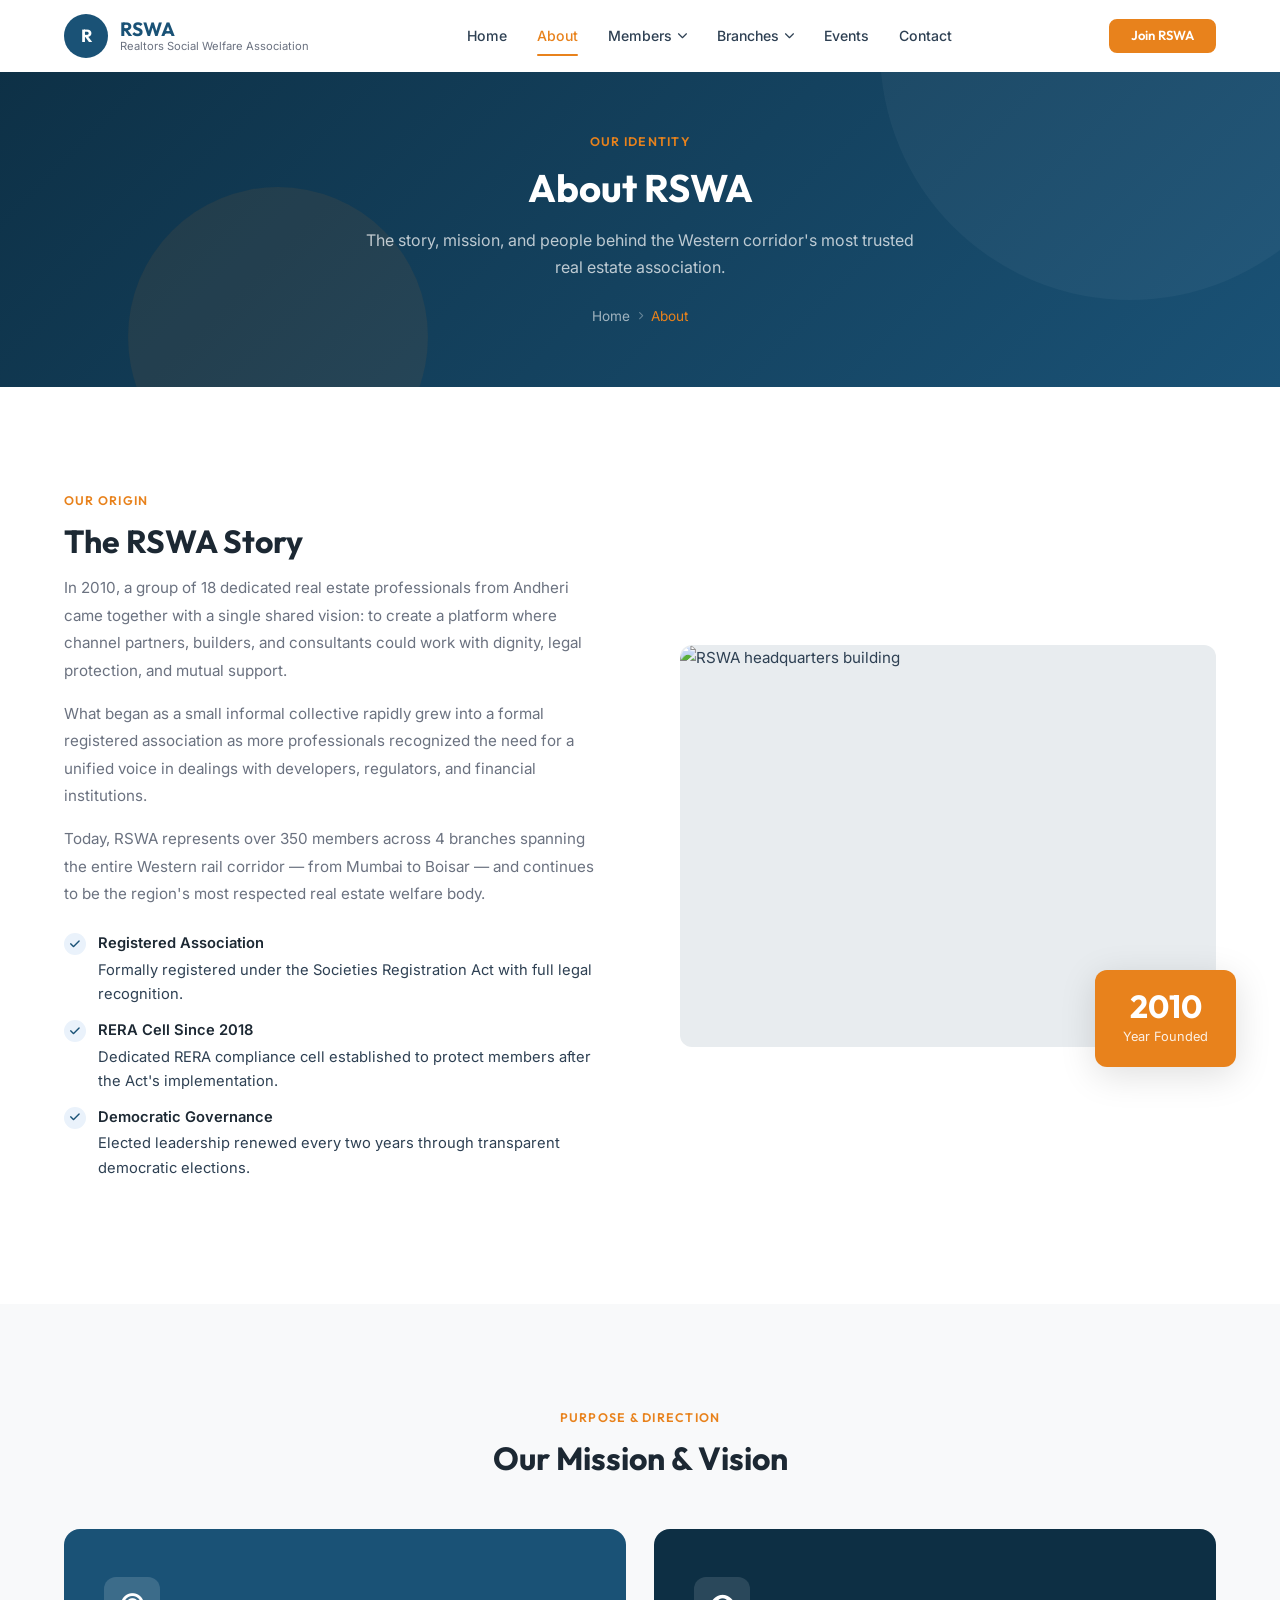
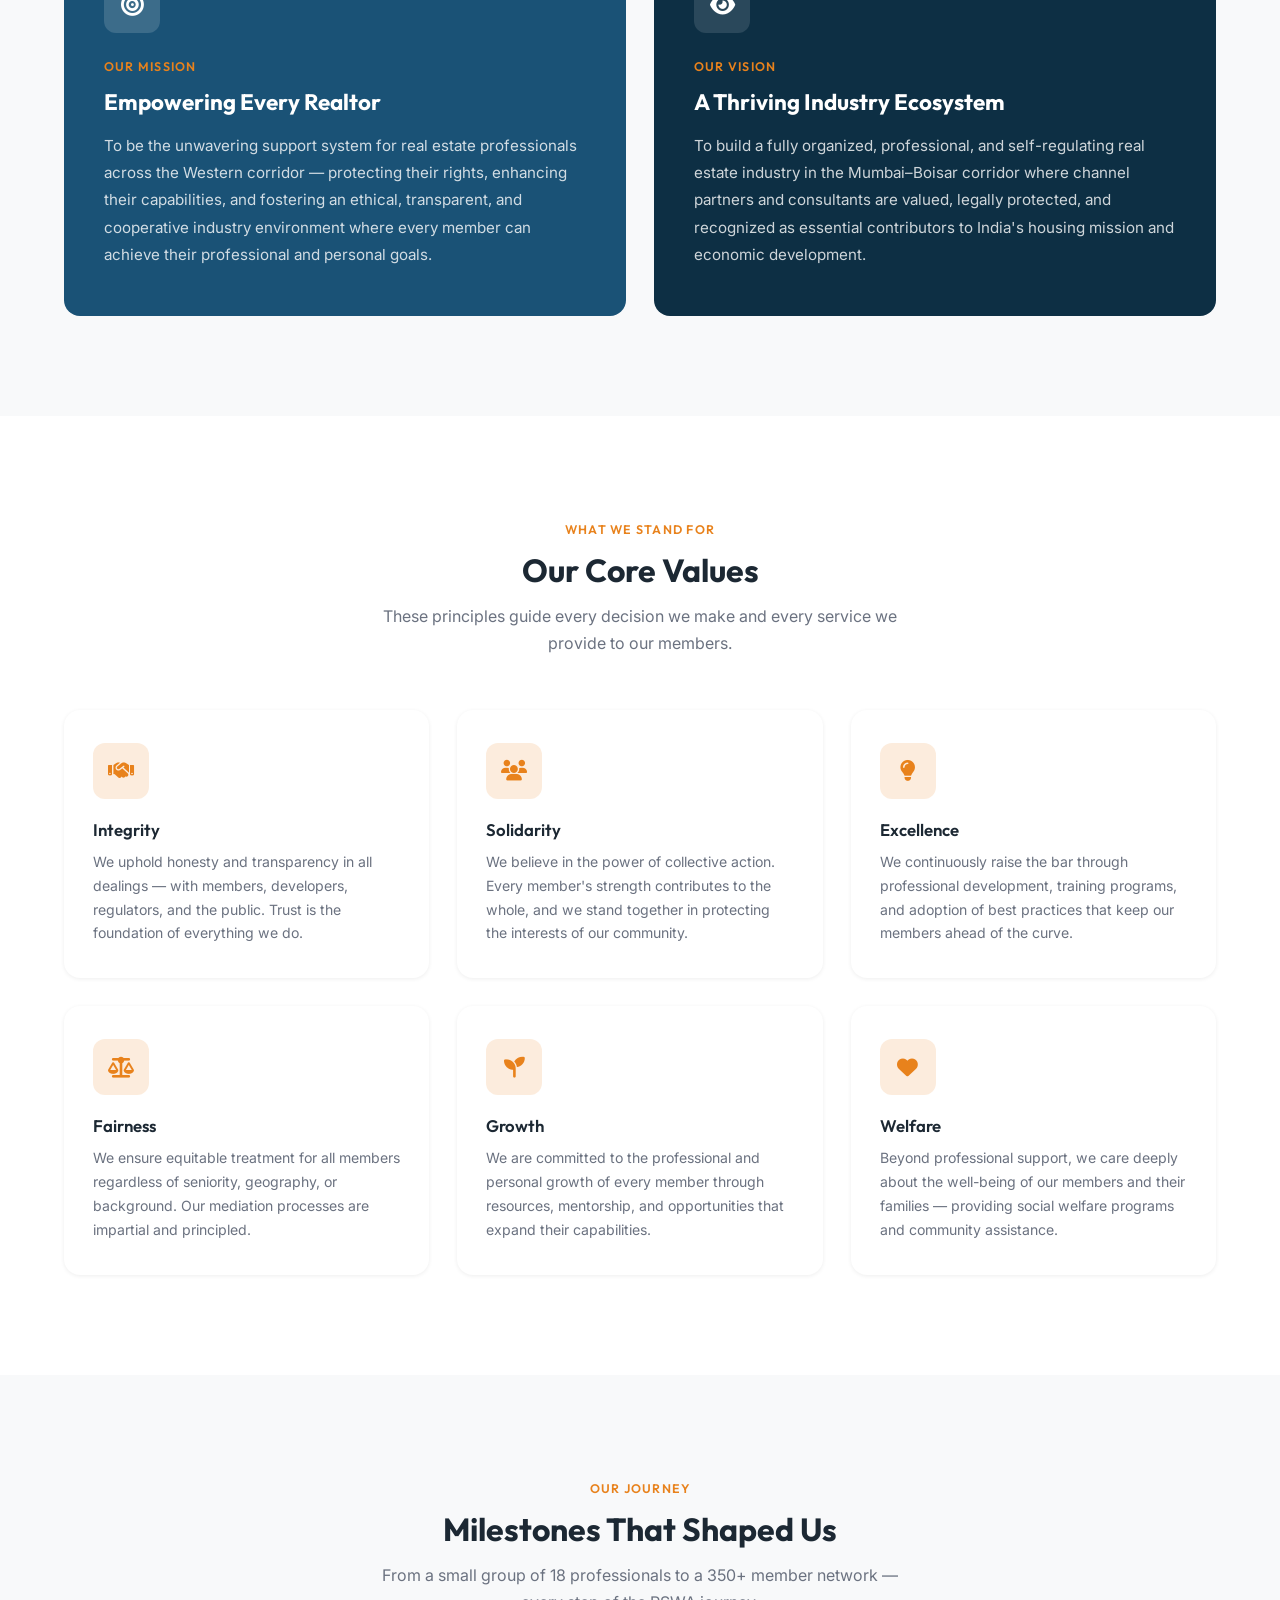
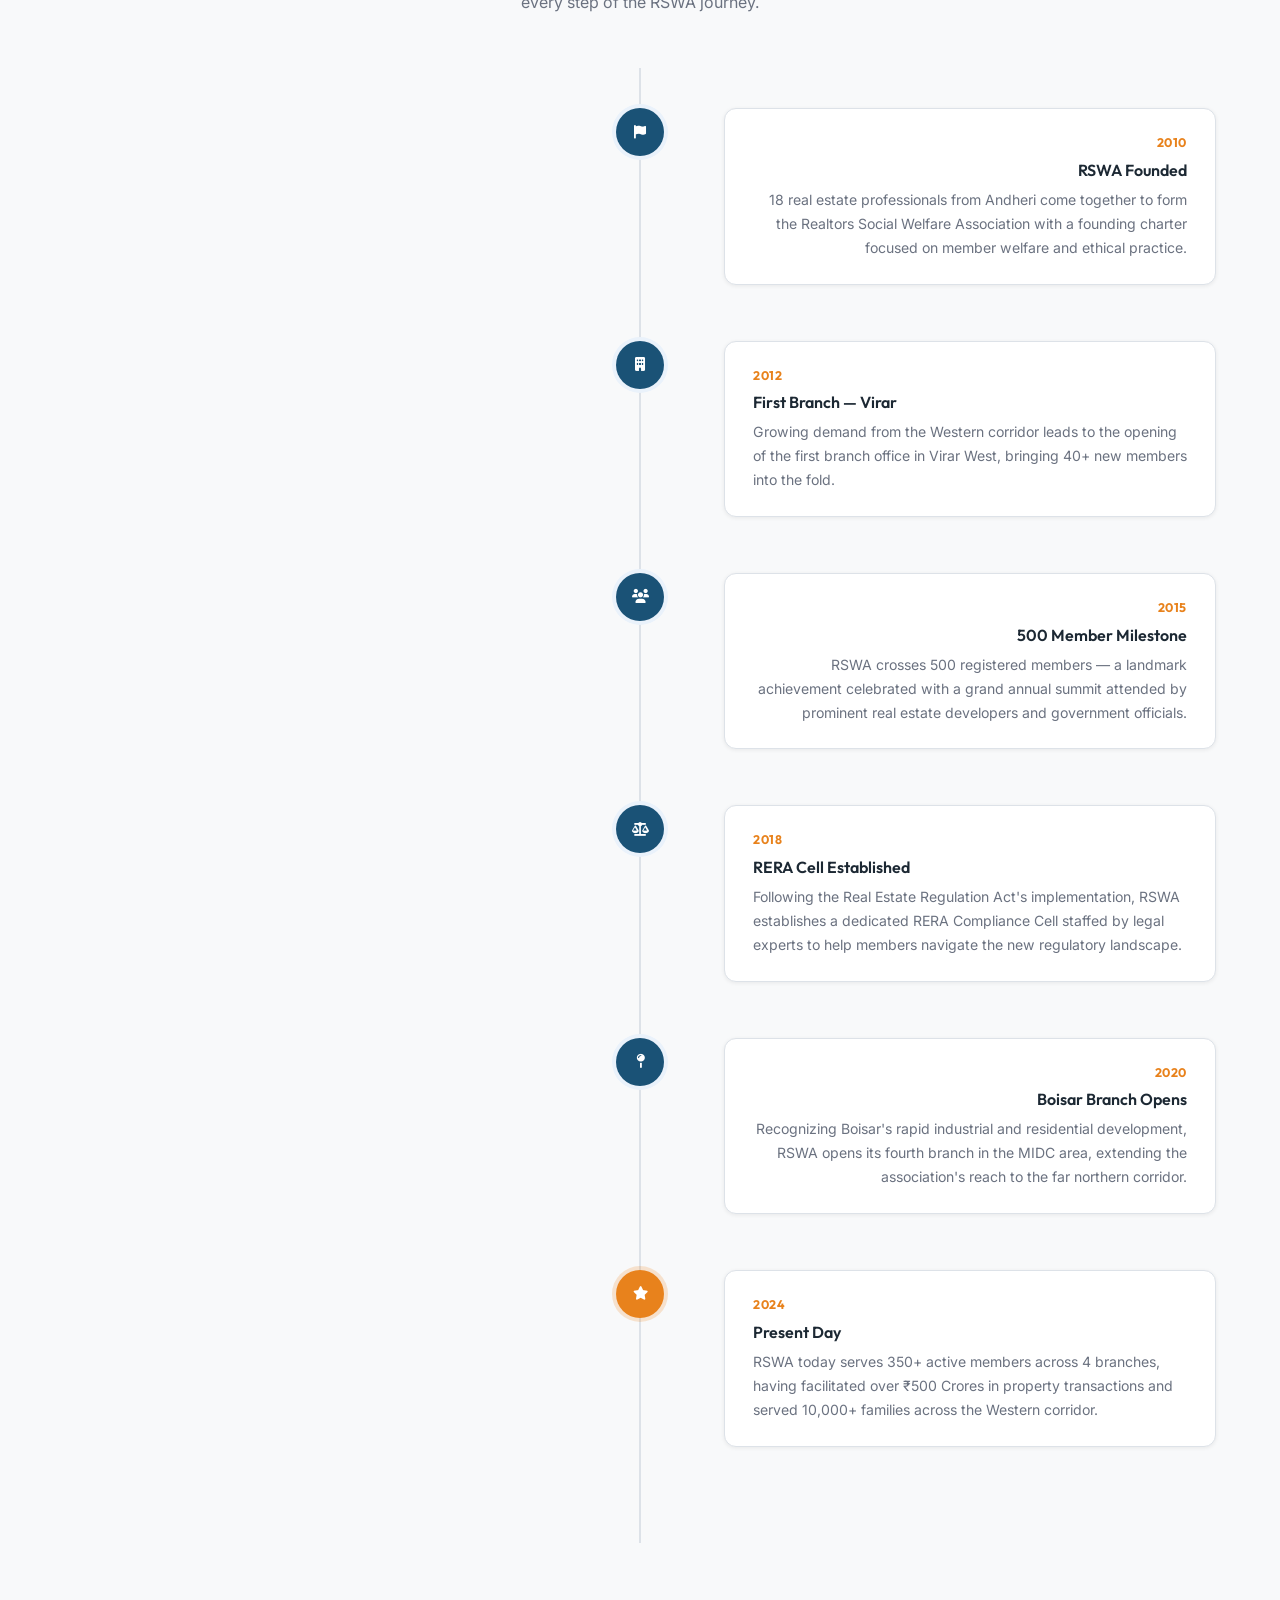
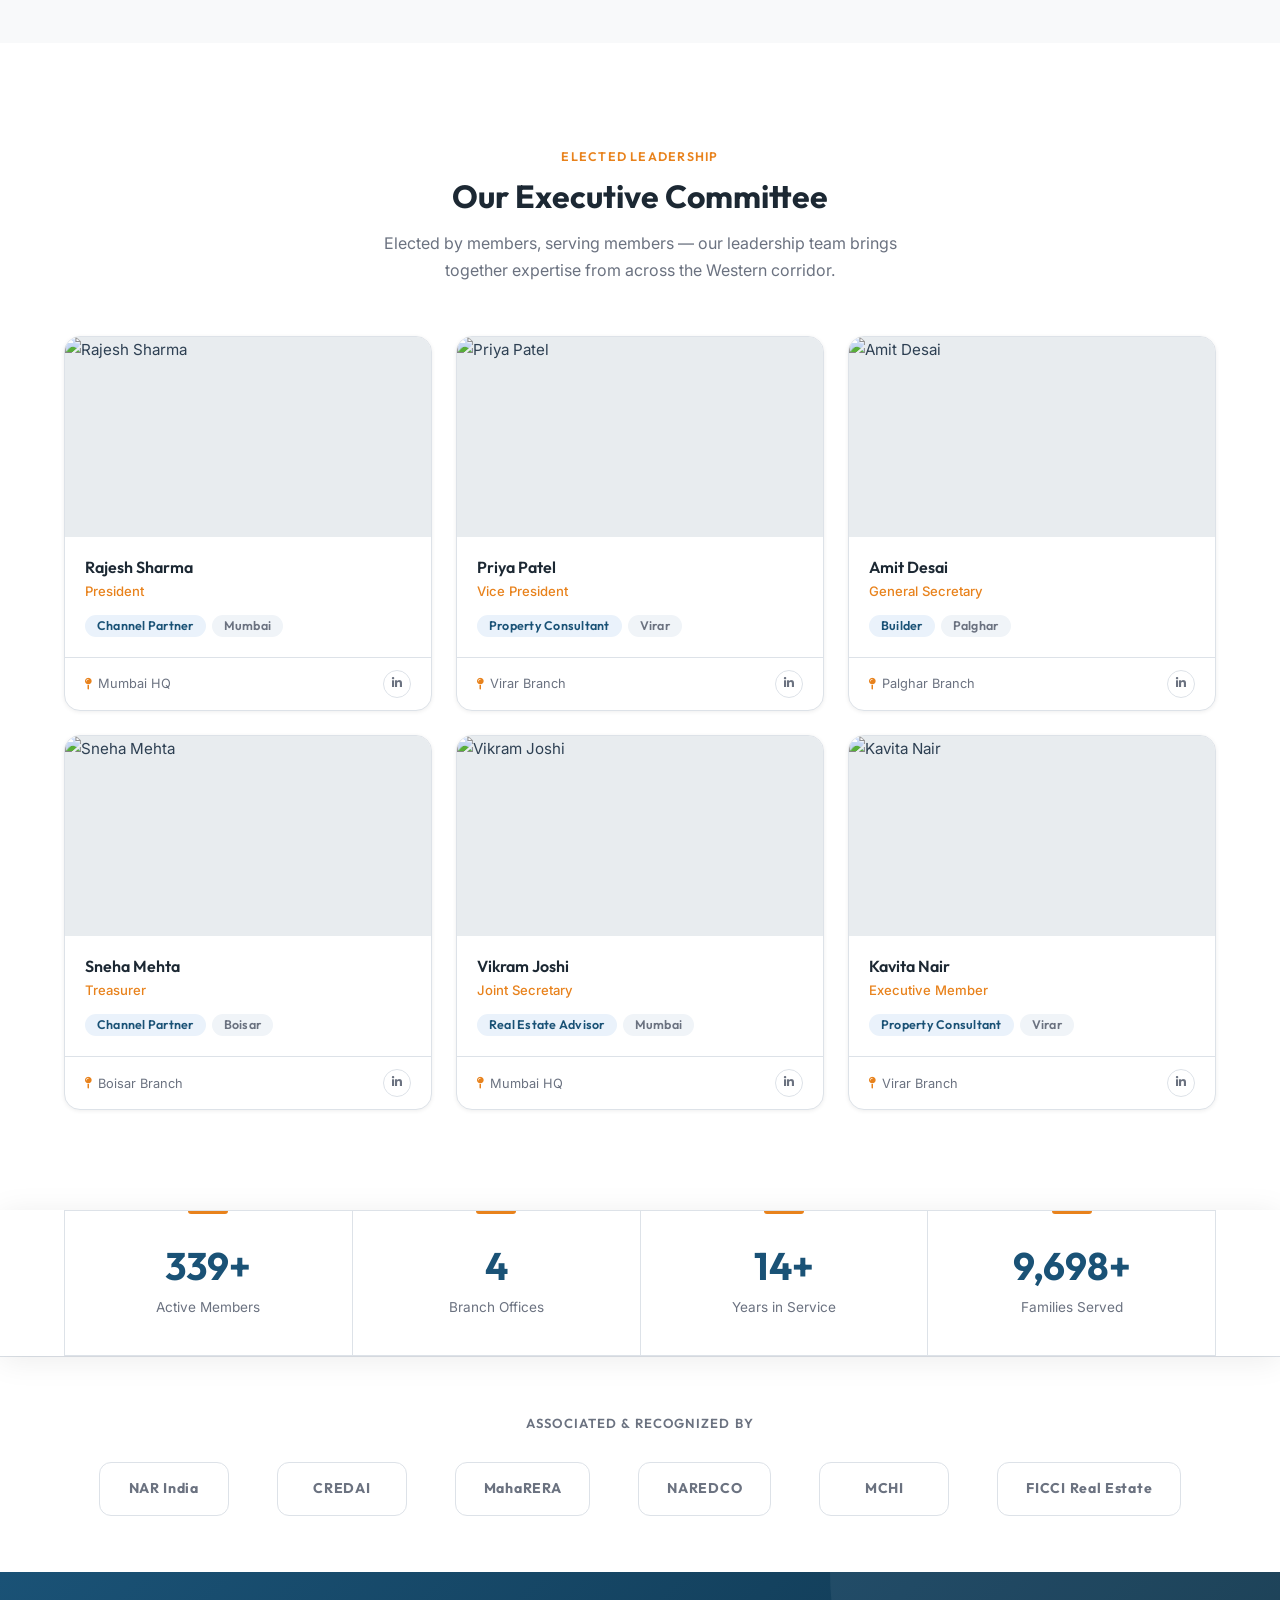
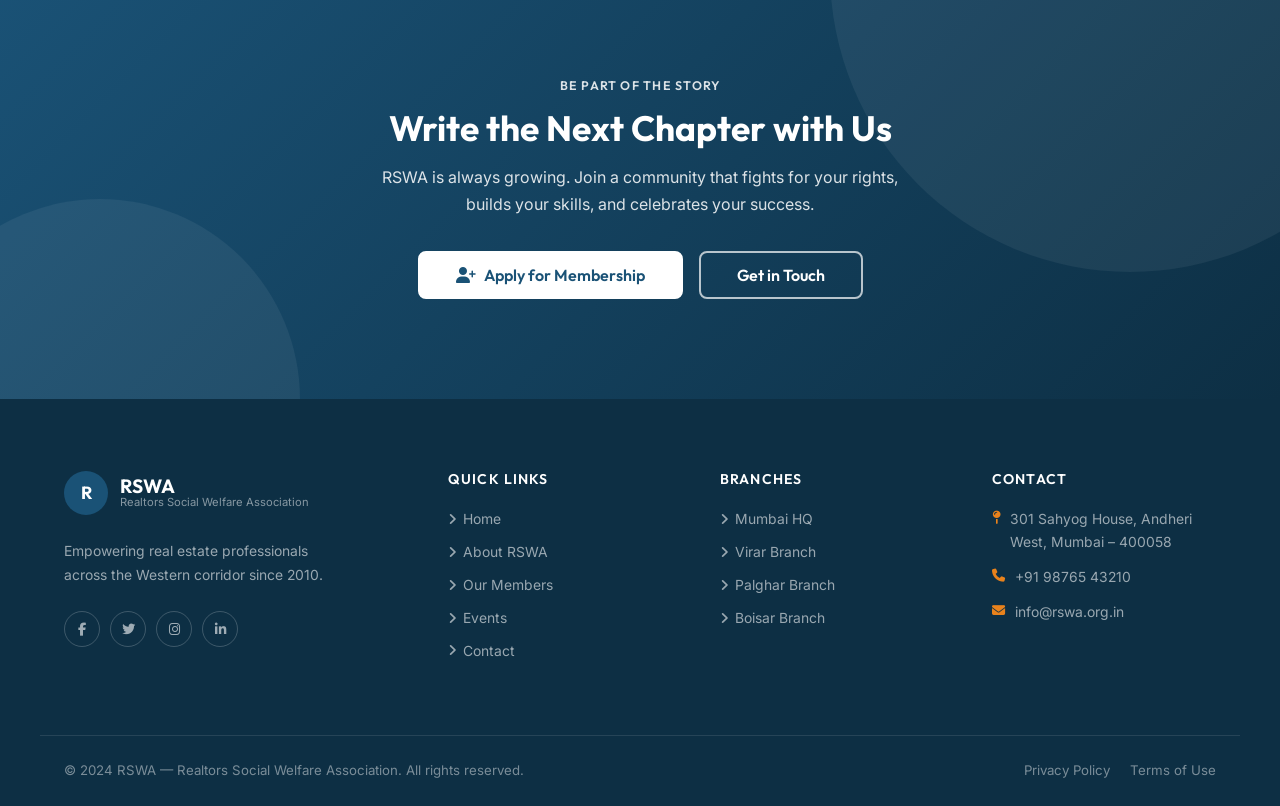
==== commit 5a0e69af: "added all website files" ====
--- a/about.html
+++ b/about.html
@@ -497,6 +497,88 @@
   </footer>
 
   <button id="backToTop" aria-label="Back to top"><i class="fa fa-arrow-up"></i></button>
+
+  <!-- ===================== JOIN RSWA MODAL ===================== -->
+  <div id="joinModal" class="join-modal" aria-hidden="true" aria-labelledby="joinModalTitle">
+    <div class="join-modal-overlay"></div>
+    <div class="join-modal-content">
+      <button class="join-modal-close" id="joinModalClose" aria-label="Close modal">
+        <i class="fa fa-times"></i>
+      </button>
+
+      <div class="join-modal-header">
+        <h2 id="joinModalTitle" class="join-modal-title">Join RSWA</h2>
+        <p class="join-modal-subtitle">Become part of India's most trusted real estate network</p>
+      </div>
+
+      <div class="join-modal-body">
+        <div class="contact-form">
+          <form action="#" method="POST" novalidate>
+            <div class="form-row">
+              <div class="form-group">
+                <label class="form-label" for="modalFirstName">First Name <span style="color:var(--accent);">*</span></label>
+                <input type="text" id="modalFirstName" name="firstName" class="form-control" placeholder="Rajesh" required />
+              </div>
+              <div class="form-group">
+                <label class="form-label" for="modalLastName">Last Name <span style="color:var(--accent);">*</span></label>
+                <input type="text" id="modalLastName" name="lastName" class="form-control" placeholder="Sharma" required />
+              </div>
+            </div>
+
+            <div class="form-row">
+              <div class="form-group">
+                <label class="form-label" for="modalEmail">Email Address <span style="color:var(--accent);">*</span></label>
+                <input type="email" id="modalEmail" name="email" class="form-control" placeholder="rajesh@example.com" required />
+              </div>
+              <div class="form-group">
+                <label class="form-label" for="modalPhone">Phone Number</label>
+                <input type="tel" id="modalPhone" name="phone" class="form-control" placeholder="+91 98765 43210" />
+              </div>
+            </div>
+
+            <div class="form-group">
+              <label class="form-label" for="modalBranch">Nearest Branch</label>
+              <select id="modalBranch" name="branch" class="form-control">
+                <option value="" disabled selected>Select a branch</option>
+                <option value="mumbai">Mumbai HQ</option>
+                <option value="virar">Virar Branch</option>
+                <option value="palghar">Palghar Branch</option>
+                <option value="boisar">Boisar Branch</option>
+              </select>
+            </div>
+
+            <div class="form-group">
+              <label class="form-label" for="modalSubject">Subject</label>
+              <select id="modalSubject" name="subject" class="form-control">
+                <option value="" disabled selected>What is your inquiry about?</option>
+                <option value="membership">Membership Application</option>
+                <option value="rera">RERA Support</option>
+                <option value="legal">Legal Assistance</option>
+                <option value="events">Events &amp; Programs</option>
+                <option value="dispute">Dispute Resolution</option>
+                <option value="other">General Inquiry</option>
+              </select>
+            </div>
+
+            <div class="form-group">
+              <label class="form-label" for="modalMessage">Your Message <span style="color:var(--accent);">*</span></label>
+              <textarea id="modalMessage" name="message" class="form-control" placeholder="Tell us how we can help you..." required></textarea>
+            </div>
+
+            <div style="display:flex;align-items:center;gap:10px;margin-bottom:20px;">
+              <input type="checkbox" id="modalConsent" name="consent" style="width:16px;height:16px;accent-color:var(--primary);flex-shrink:0;" />
+              <label for="modalConsent" style="font-size:0.83rem;color:var(--text-muted);line-height:1.5;">I agree to RSWA's <a href="#" style="color:var(--primary);">Privacy Policy</a> and consent to being contacted regarding my inquiry.</label>
+            </div>
+
+            <button type="submit" class="btn btn-accent w-full btn-lg" style="width:100%;justify-content:center;">
+              <i class="fa fa-paper-plane"></i> Send Message
+            </button>
+          </form>
+        </div>
+      </div>
+    </div>
+  </div>
+
   <script src="js/main.js"></script>
 </body>
 </html>
--- a/css/style.css
+++ b/css/style.css
@@ -4,19 +4,20 @@
    ============================================================ */
 
 /* ---- Google Fonts ---- */
-@import url('https://fonts.googleapis.com/css2?family=Poppins:wght@400;500;600;700;800&family=Inter:wght@300;400;500;600&display=swap');
+@import url('https://fonts.googleapis.com/css2?family=Outfit:wght@400;500;600;700;800&family=Inter:wght@300;400;500;600&display=swap');
 
 /* ============================================================
    1. CSS CUSTOM PROPERTIES
    ============================================================ */
 :root {
-  /* Brand Colors */
+  /* Brand Colors — Original Blue + Orange */
   --primary:        #1A5276;
   --primary-dark:   #0D2F44;
   --primary-light:  #2471A3;
   --primary-pale:   #EAF2FB;
   --accent:         #E8821C;
   --accent-dark:    #C46A12;
+  --accent-glow:    rgba(232, 130, 28, 0.15);
   --dark:           #1C2833;
   --text:           #2E4053;
   --text-muted:     #6B7280;
@@ -26,29 +27,29 @@
   --border:         #DDE2E8;
 
   /* Typography */
-  --font-heading:   'Poppins', sans-serif;
+  --font-heading:   'Outfit', sans-serif;
   --font-body:      'Inter', sans-serif;
 
   /* Spacing */
-  --section-py:     90px;
+  --section-py:     100px;
   --container-max:  1200px;
   --container-px:   24px;
 
   /* Shadows */
   --shadow-sm:      0 1px 4px rgba(0,0,0,0.07);
-  --shadow-md:      0 4px 16px rgba(0,0,0,0.1);
-  --shadow-lg:      0 8px 32px rgba(0,0,0,0.13);
-  --shadow-xl:      0 16px 48px rgba(0,0,0,0.16);
+  --shadow-md:      0 4px 20px rgba(0,0,0,0.1);
+  --shadow-lg:      0 8px 36px rgba(0,0,0,0.13);
+  --shadow-xl:      0 16px 52px rgba(0,0,0,0.16);
 
   /* Transitions */
-  --transition:     0.3s ease;
-  --transition-slow: 0.5s ease;
+  --transition:     0.3s cubic-bezier(0.4, 0, 0.2, 1);
+  --transition-slow: 0.5s cubic-bezier(0.4, 0, 0.2, 1);
 
   /* Border Radius */
-  --radius-sm:      6px;
-  --radius-md:      10px;
-  --radius-lg:      12px;
-  --radius-xl:      16px;
+  --radius-sm:      8px;
+  --radius-md:      12px;
+  --radius-lg:      16px;
+  --radius-xl:      20px;
   --radius-full:    100px;
 }
 
@@ -328,11 +329,15 @@
   z-index: 1000;
   background-color: var(--white);
   box-shadow: none;
-  transition: box-shadow var(--transition), background-color var(--transition);
+  transition: box-shadow var(--transition), background-color var(--transition), backdrop-filter var(--transition);
 }
 
 #header.scrolled {
-  box-shadow: 0 2px 20px rgba(0,0,0,0.1);
+  background-color: rgba(255,255,255,0.78);
+  backdrop-filter: blur(20px);
+  -webkit-backdrop-filter: blur(20px);
+  box-shadow: 0 1px 24px rgba(0,0,0,0.08);
+  border-bottom: 1px solid rgba(221,226,232,0.5);
 }
 
 #header.header-transparent {
@@ -352,7 +357,9 @@
 }
 
 #header.header-transparent.scrolled {
-  background-color: var(--white);
+  background-color: rgba(255,255,255,0.78);
+  backdrop-filter: blur(20px);
+  -webkit-backdrop-filter: blur(20px);
 }
 
 .header-inner {
@@ -361,6 +368,12 @@
   justify-content: space-between;
   height: 72px;
   gap: 24px;
+}
+
+.nav-logo-img {
+  max-height: 50px;
+  width: auto;
+  display: block;
 }
 
 /* Logo */
@@ -436,8 +449,20 @@
 }
 
 .nav-link.active {
-  color: var(--primary);
-  background-color: var(--primary-pale);
+  color: var(--accent);
+  background-color: transparent;
+  position: relative;
+}
+
+.nav-link.active::after {
+  content: '';
+  position: absolute;
+  bottom: 0;
+  left: 14px;
+  right: 14px;
+  height: 2px;
+  background-color: var(--accent);
+  border-radius: 2px;
 }
 
 .nav-link i {
@@ -495,8 +520,8 @@
 }
 
 .dropdown-item.active {
-  color: var(--primary);
-  background-color: var(--primary-pale);
+  color: var(--accent);
+  background-color: var(--accent-glow);
 }
 
 /* Header CTA */
@@ -643,7 +668,7 @@
 .hero-overlay {
   position: absolute;
   inset: 0;
-  background: linear-gradient(135deg, rgba(13,35,52,0.9) 0%, rgba(26,82,118,0.78) 100%);
+  background: linear-gradient(135deg, rgba(13,47,68,0.92) 0%, rgba(26,82,118,0.8) 50%, rgba(36,113,163,0.7) 100%);
 }
 
 .hero-content {
@@ -686,11 +711,12 @@
 
 .hero-title {
   font-family: var(--font-heading);
-  font-size: 3.2rem;
+  font-size: 3.6rem;
   font-weight: 800;
   color: var(--white);
-  line-height: 1.15;
-  margin-bottom: 20px;
+  line-height: 1.1;
+  margin-bottom: 24px;
+  letter-spacing: -0.02em;
 }
 
 .hero-title span {
@@ -719,10 +745,10 @@
   bottom: 0;
   left: 0;
   right: 0;
-  background: rgba(255,255,255,0.08);
-  backdrop-filter: blur(8px);
-  -webkit-backdrop-filter: blur(8px);
-  border-top: 1px solid rgba(255,255,255,0.15);
+  background: rgba(13,47,68,0.4);
+  backdrop-filter: blur(16px);
+  -webkit-backdrop-filter: blur(16px);
+  border-top: 1px solid rgba(232,130,28,0.2);
   z-index: 10;
 }
 
@@ -778,6 +804,7 @@
   border-radius: var(--radius-lg);
   padding: 24px;
   z-index: 10;
+  border: 1px solid rgba(232,130,28,0.2);
 }
 
 .hero-badge-top {
@@ -844,7 +871,7 @@
   border-radius: 50%;
   background-color: #22c55e;
   margin-right: 4px;
-  animation: pulse-dot 2s infinite;
+  animation: pulse-dot 2.5s ease-in-out infinite;
 }
 
 @keyframes pulse-dot {
@@ -1137,27 +1164,27 @@
 }
 
 .benefit-card:hover {
-  transform: translateY(-4px);
+  transform: translateY(-6px);
   box-shadow: var(--shadow-md);
-  border-color: var(--primary-pale);
+  border-color: var(--accent);
 }
 
 .benefit-icon {
   width: 56px;
   height: 56px;
-  background-color: var(--primary-pale);
+  background-color: var(--accent-glow);
   border-radius: var(--radius-md);
   display: flex;
   align-items: center;
   justify-content: center;
-  color: var(--primary);
+  color: var(--accent);
   font-size: 1.3rem;
   margin-bottom: 20px;
   transition: all var(--transition);
 }
 
 .benefit-card:hover .benefit-icon {
-  background-color: var(--primary);
+  background-color: var(--accent);
   color: var(--white);
 }
 
@@ -1227,7 +1254,7 @@
 }
 
 .location-card:hover .location-overlay {
-  background: linear-gradient(to top, rgba(13,35,52,0.9) 0%, rgba(26,82,118,0.3) 60%, transparent 100%);
+  background: linear-gradient(to top, rgba(13,47,68,0.92) 0%, rgba(26,82,118,0.35) 60%, transparent 100%);
 }
 
 .location-info {
@@ -1543,7 +1570,7 @@
    ============================================================ */
 .testimonials {
   padding: var(--section-py) 0;
-  background-color: var(--primary-dark);
+  background-color: #0A1929;
 }
 
 .testimonials .section-title {
@@ -1631,7 +1658,7 @@
    ============================================================ */
 .cta-section {
   padding: var(--section-py) 0;
-  background-color: var(--accent);
+  background: linear-gradient(135deg, var(--primary) 0%, var(--primary-dark) 100%);
   position: relative;
   overflow: hidden;
 }
@@ -1716,6 +1743,22 @@
   max-width: 280px;
 }
 
+.footer-logo {
+  margin-bottom: 24px;
+  justify-content: flex-start;
+}
+
+.footer-logo-img {
+  max-height: 65px;
+  width: auto;
+  display: block;
+  filter: brightness(0) invert(1);
+}
+
+.footer-logo .logo-icon {
+  color: var(--white);
+}
+
 .footer-logo .logo-name {
   color: var(--white);
 }
@@ -1849,7 +1892,7 @@
   inset: 0;
   background: linear-gradient(90deg, transparent 0%, rgba(255,255,255,0.6) 50%, transparent 100%);
   background-size: 200% 100%;
-  animation: shimmer 1.5s infinite;
+  animation: shimmer 1.8s ease-in-out infinite;
 }
 
 @keyframes shimmer {
@@ -1875,8 +1918,8 @@
    ============================================================ */
 .reveal {
   opacity: 0;
-  transform: translateY(24px);
-  transition: opacity 0.65s ease, transform 0.65s ease;
+  transform: translateY(28px);
+  transition: opacity 0.7s cubic-bezier(0.4, 0, 0.2, 1), transform 0.7s cubic-bezier(0.4, 0, 0.2, 1);
 }
 
 .reveal.active {
@@ -1887,7 +1930,7 @@
 .reveal-left {
   opacity: 0;
   transform: translateX(-30px);
-  transition: opacity 0.65s ease, transform 0.65s ease;
+  transition: opacity 0.7s cubic-bezier(0.4, 0, 0.2, 1), transform 0.7s cubic-bezier(0.4, 0, 0.2, 1);
 }
 
 .reveal-left.active {
@@ -1898,7 +1941,7 @@
 .reveal-right {
   opacity: 0;
   transform: translateX(30px);
-  transition: opacity 0.65s ease, transform 0.65s ease;
+  transition: opacity 0.7s cubic-bezier(0.4, 0, 0.2, 1), transform 0.7s cubic-bezier(0.4, 0, 0.2, 1);
 }
 
 .reveal-right.active {
@@ -2641,7 +2684,7 @@
 .location-hero-overlay {
   position: absolute;
   inset: 0;
-  background: linear-gradient(to top, rgba(13,35,52,0.92) 0%, rgba(13,35,52,0.4) 60%, transparent 100%);
+  background: linear-gradient(to top, rgba(13,47,68,0.92) 0%, rgba(13,47,68,0.4) 60%, transparent 100%);
 }
 
 .location-hero-content {
@@ -3261,10 +3304,273 @@
 }
 
 /* ============================================================
+   40. JOIN RSWA MODAL
+   ============================================================ */
+.join-modal {
+  position: fixed;
+  top: 0;
+  left: 0;
+  width: 100%;
+  height: 100%;
+  display: flex;
+  align-items: center;
+  justify-content: center;
+  z-index: 2000;
+  opacity: 0;
+  visibility: hidden;
+  transition: opacity var(--transition), visibility var(--transition);
+}
+
+.join-modal.active {
+  opacity: 1;
+  visibility: visible;
+}
+
+/* Modal Overlay */
+.join-modal-overlay {
+  position: absolute;
+  top: 0;
+  left: 0;
+  width: 100%;
+  height: 100%;
+  background-color: rgba(0, 0, 0, 0.65);
+  backdrop-filter: blur(4px);
+  -webkit-backdrop-filter: blur(4px);
+  z-index: -1;
+}
+
+/* Modal Content Container */
+.join-modal-content {
+  position: relative;
+  width: 90%;
+  max-width: 540px;
+  background-color: var(--white);
+  border-radius: var(--radius-xl);
+  box-shadow: var(--shadow-xl);
+  animation: modalSlideUp 0.4s cubic-bezier(0.34, 1.56, 0.64, 1);
+  max-height: 90vh;
+  overflow-y: auto;
+  z-index: 2001;
+}
+
+/* Animation for modal opening */
+@keyframes modalSlideUp {
+  from {
+    opacity: 0;
+    transform: translateY(40px);
+  }
+  to {
+    opacity: 1;
+    transform: translateY(0);
+  }
+}
+
+/* Close Button */
+.join-modal-close {
+  position: absolute;
+  top: 16px;
+  right: 16px;
+  width: 40px;
+  height: 40px;
+  border-radius: 50%;
+  border: none;
+  background-color: var(--light-bg);
+  color: var(--text);
+  font-size: 1.2rem;
+  cursor: pointer;
+  display: flex;
+  align-items: center;
+  justify-content: center;
+  transition: all var(--transition);
+  z-index: 10;
+}
+
+.join-modal-close:hover {
+  background-color: var(--accent);
+  color: var(--white);
+  transform: rotate(90deg);
+}
+
+.join-modal-close:focus-visible {
+  outline: 3px solid var(--accent);
+  outline-offset: 2px;
+}
+
+/* Modal Header */
+.join-modal-header {
+  padding: 40px 40px 24px;
+  text-align: center;
+  border-bottom: 1px solid var(--border);
+}
+
+.join-modal-title {
+  font-family: var(--font-heading);
+  font-size: 1.8rem;
+  font-weight: 700;
+  color: var(--dark);
+  margin-bottom: 8px;
+}
+
+.join-modal-subtitle {
+  font-size: 0.95rem;
+  color: var(--text-muted);
+  line-height: 1.5;
+}
+
+/* Modal Body */
+.join-modal-body {
+  padding: 40px;
+}
+
+/* Adjust form styling within modal */
+.join-modal .contact-form {
+  padding: 0;
+  background: transparent;
+  border: none;
+  box-shadow: none;
+  border-radius: 0;
+}
+
+.join-modal .form-group {
+  margin-bottom: 20px;
+}
+
+.join-modal .form-label {
+  display: block;
+  font-size: 0.85rem;
+  font-weight: 600;
+  color: var(--dark);
+  margin-bottom: 6px;
+}
+
+.join-modal .form-control {
+  width: 100%;
+  padding: 11px 14px;
+  border: 1.5px solid var(--border);
+  border-radius: var(--radius-sm);
+  font-size: 0.9rem;
+  color: var(--text);
+  background-color: var(--white);
+  transition: border-color var(--transition), box-shadow var(--transition);
+}
+
+.join-modal .form-control:focus {
+  border-color: var(--primary);
+  box-shadow: 0 0 0 3px rgba(26, 82, 118, 0.08);
+  outline: none;
+}
+
+.join-modal .form-control::placeholder {
+  color: var(--text-muted);
+  opacity: 0.7;
+}
+
+.join-modal textarea.form-control {
+  min-height: 120px;
+  resize: vertical;
+}
+
+.join-modal select.form-control {
+  appearance: none;
+  background-image: url("data:image/svg+xml,%3Csvg xmlns='http://www.w3.org/2000/svg' width='12' height='8' viewBox='0 0 12 8'%3E%3Cpath fill='%236B7280' d='M1 1l5 5 5-5'/%3E%3C/svg%3E");
+  background-repeat: no-repeat;
+  background-position: right 14px center;
+  padding-right: 36px;
+}
+
+.join-modal .form-row {
+  display: grid;
+  grid-template-columns: 1fr 1fr;
+  gap: 16px;
+}
+
+/* Button in modal */
+.join-modal .btn {
+  width: 100%;
+  padding: 14px 36px;
+  font-size: 0.95rem;
+  justify-content: center;
+}
+
+/* Responsive adjustments for modal */
+@media (max-width: 640px) {
+  .join-modal-content {
+    width: 95%;
+    max-height: 95vh;
+    border-radius: var(--radius-lg);
+  }
+
+  .join-modal-header {
+    padding: 28px 24px 20px;
+  }
+
+  .join-modal-title {
+    font-size: 1.5rem;
+  }
+
+  .join-modal-subtitle {
+    font-size: 0.9rem;
+  }
+
+  .join-modal-body {
+    padding: 28px 24px;
+  }
+
+  .join-modal .form-row {
+    grid-template-columns: 1fr;
+    gap: 16px;
+  }
+
+  .join-modal-close {
+    width: 36px;
+    height: 36px;
+    font-size: 1rem;
+    top: 12px;
+    right: 12px;
+  }
+}
+
+@media (max-width: 480px) {
+  .join-modal-content {
+    width: 98%;
+  }
+
+  .join-modal-header {
+    padding: 20px 16px 16px;
+  }
+
+  .join-modal-title {
+    font-size: 1.4rem;
+  }
+
+  .join-modal-body {
+    padding: 20px 16px;
+  }
+
+  .join-modal .form-group {
+    margin-bottom: 16px;
+  }
+
+  .join-modal .form-label {
+    font-size: 0.8rem;
+  }
+
+  .join-modal .form-control {
+    padding: 10px 12px;
+    font-size: 0.85rem;
+  }
+
+  .join-modal .btn {
+    padding: 12px 24px;
+    font-size: 0.85rem;
+  }
+}
+
+/* ============================================================
    41. PRINT STYLES
    ============================================================ */
 @media print {
-  #header, .hero-stats, .mobile-toggle, #backToTop, .footer {
+  #header, .hero-stats, .mobile-toggle, #backToTop, .footer, .join-modal {
     display: none;
   }
 
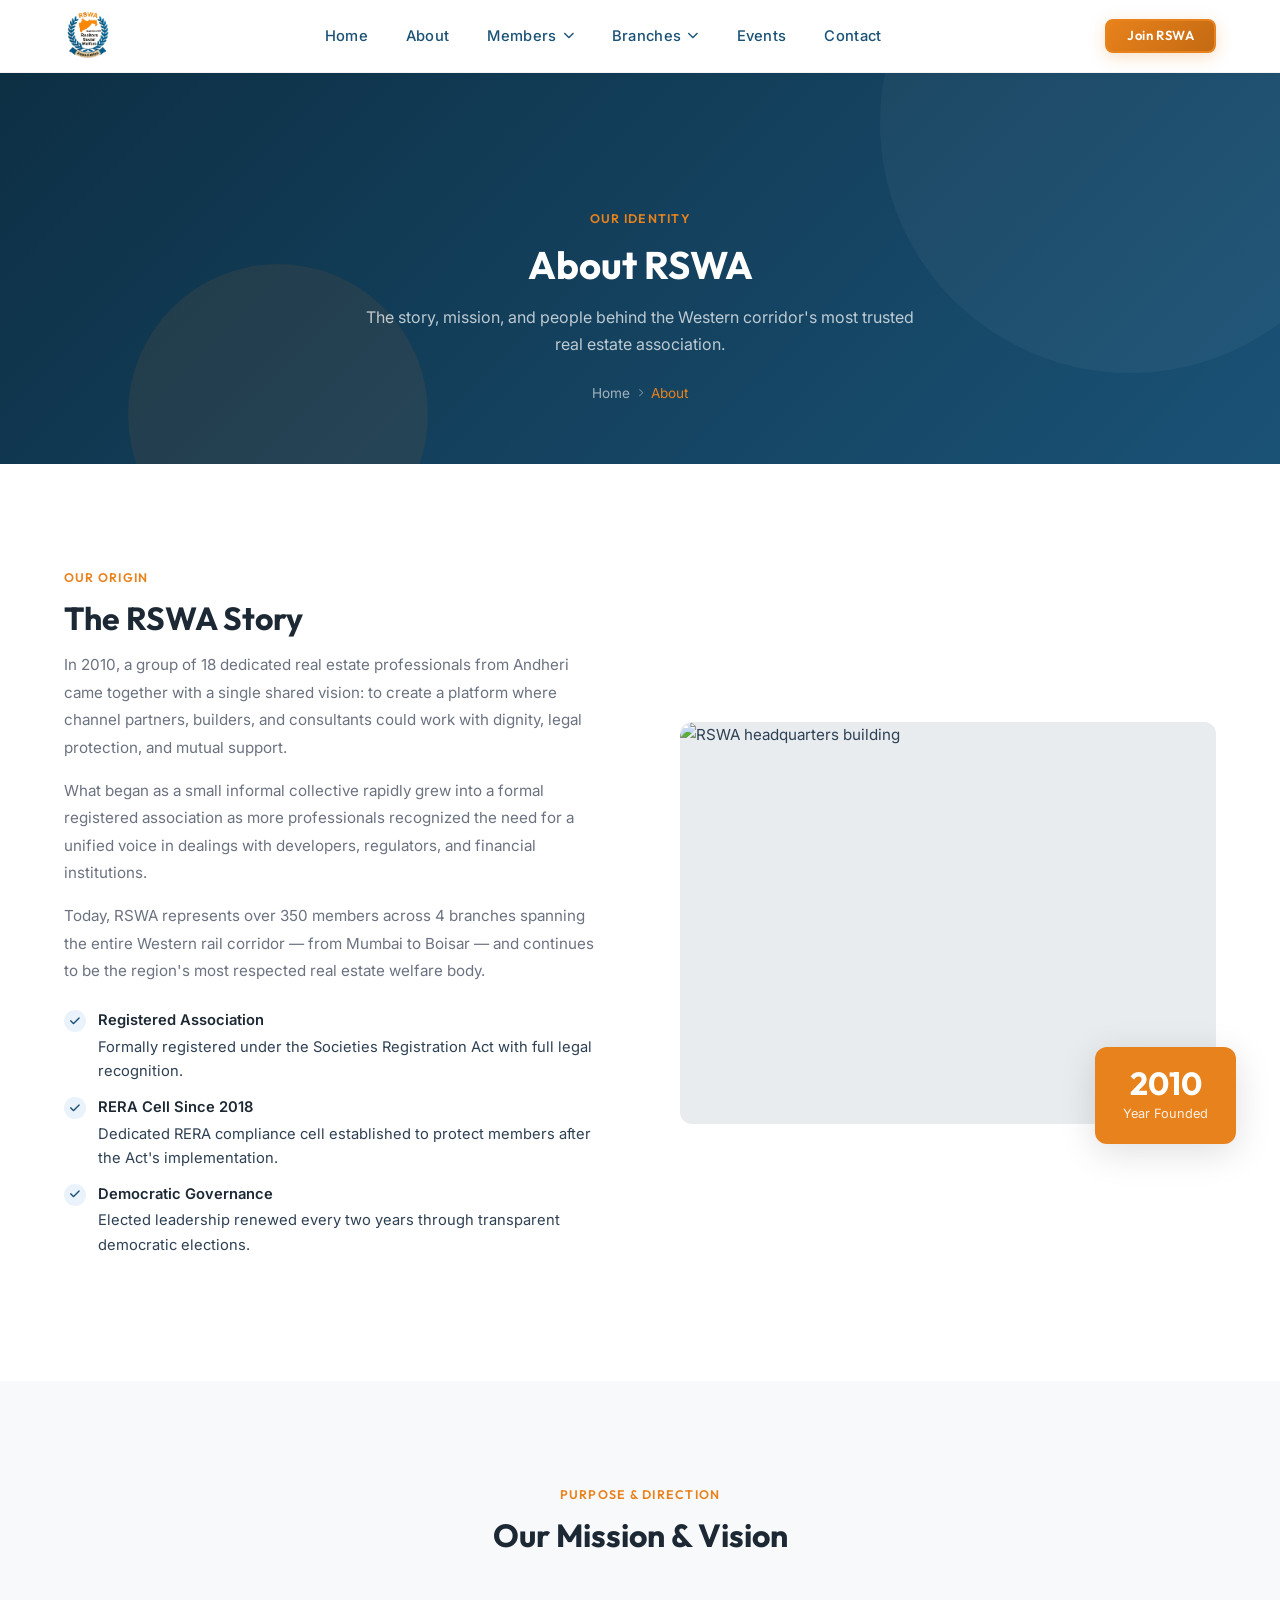
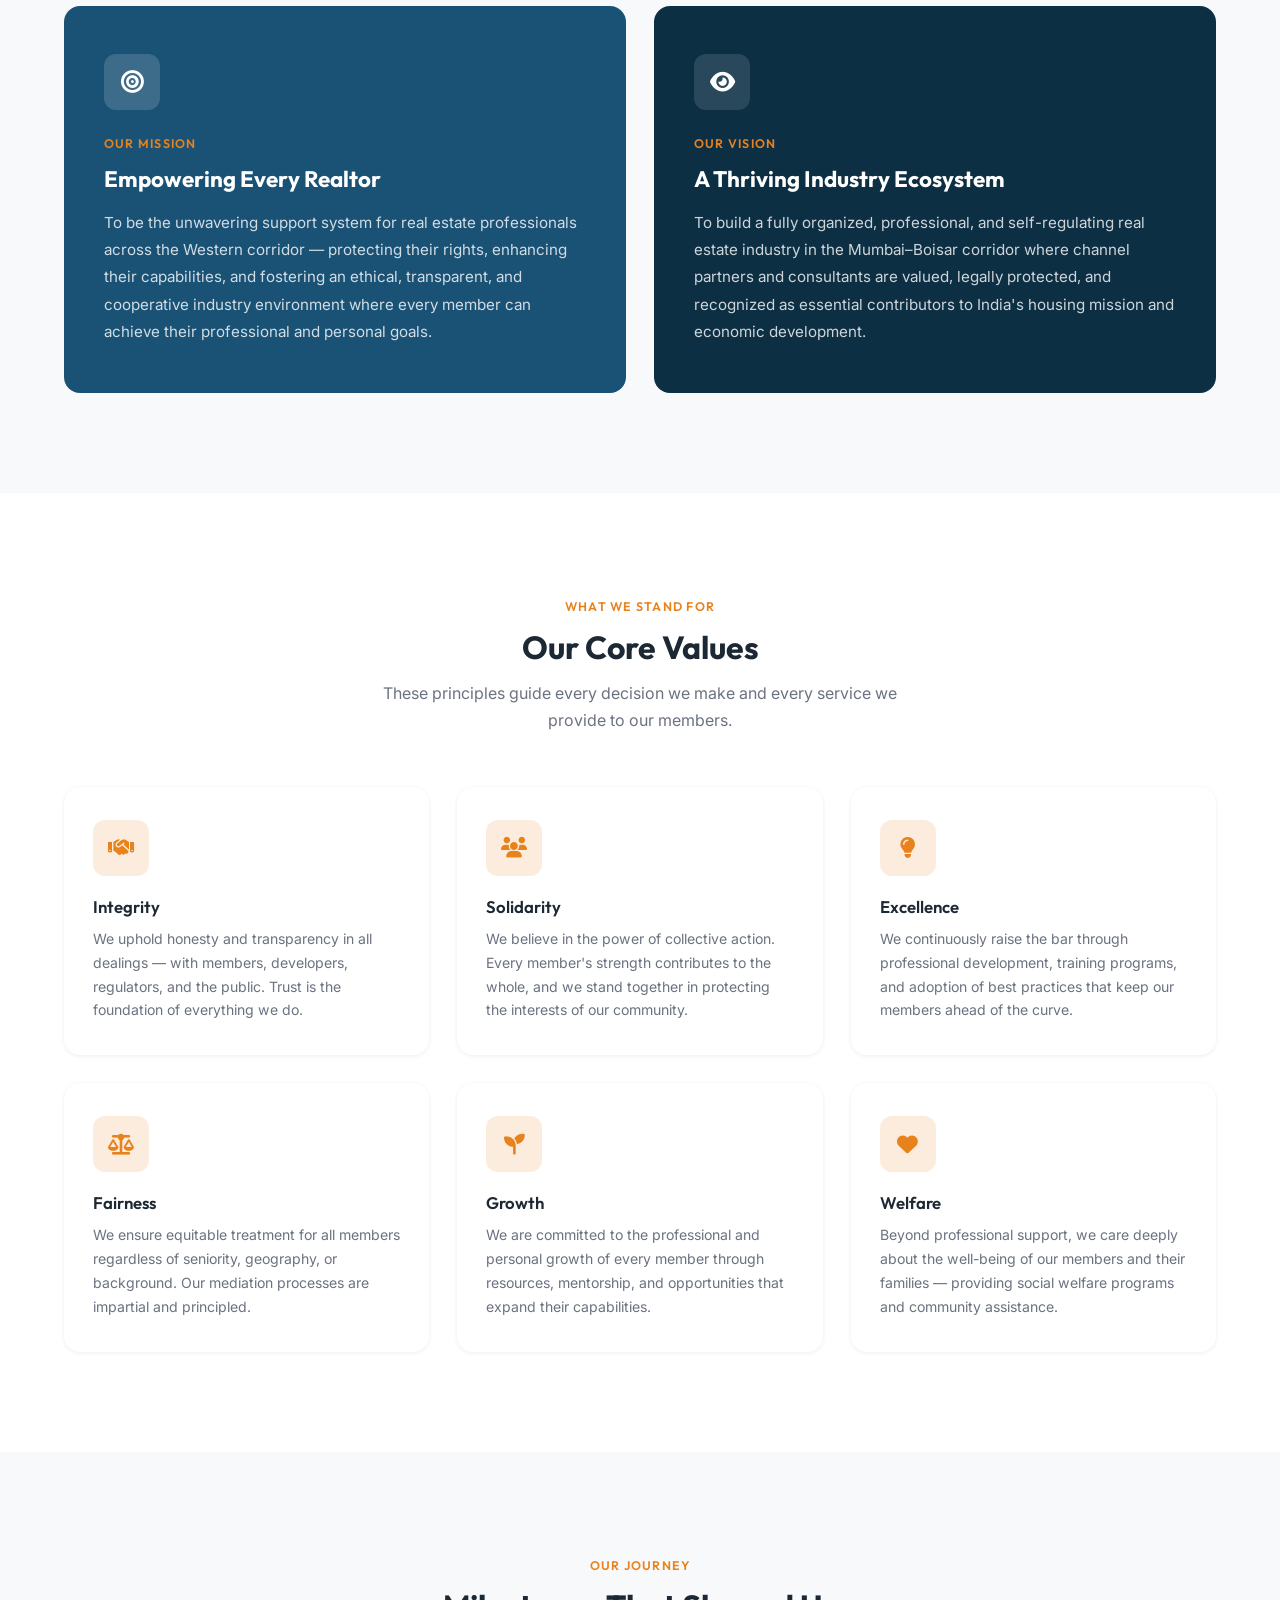
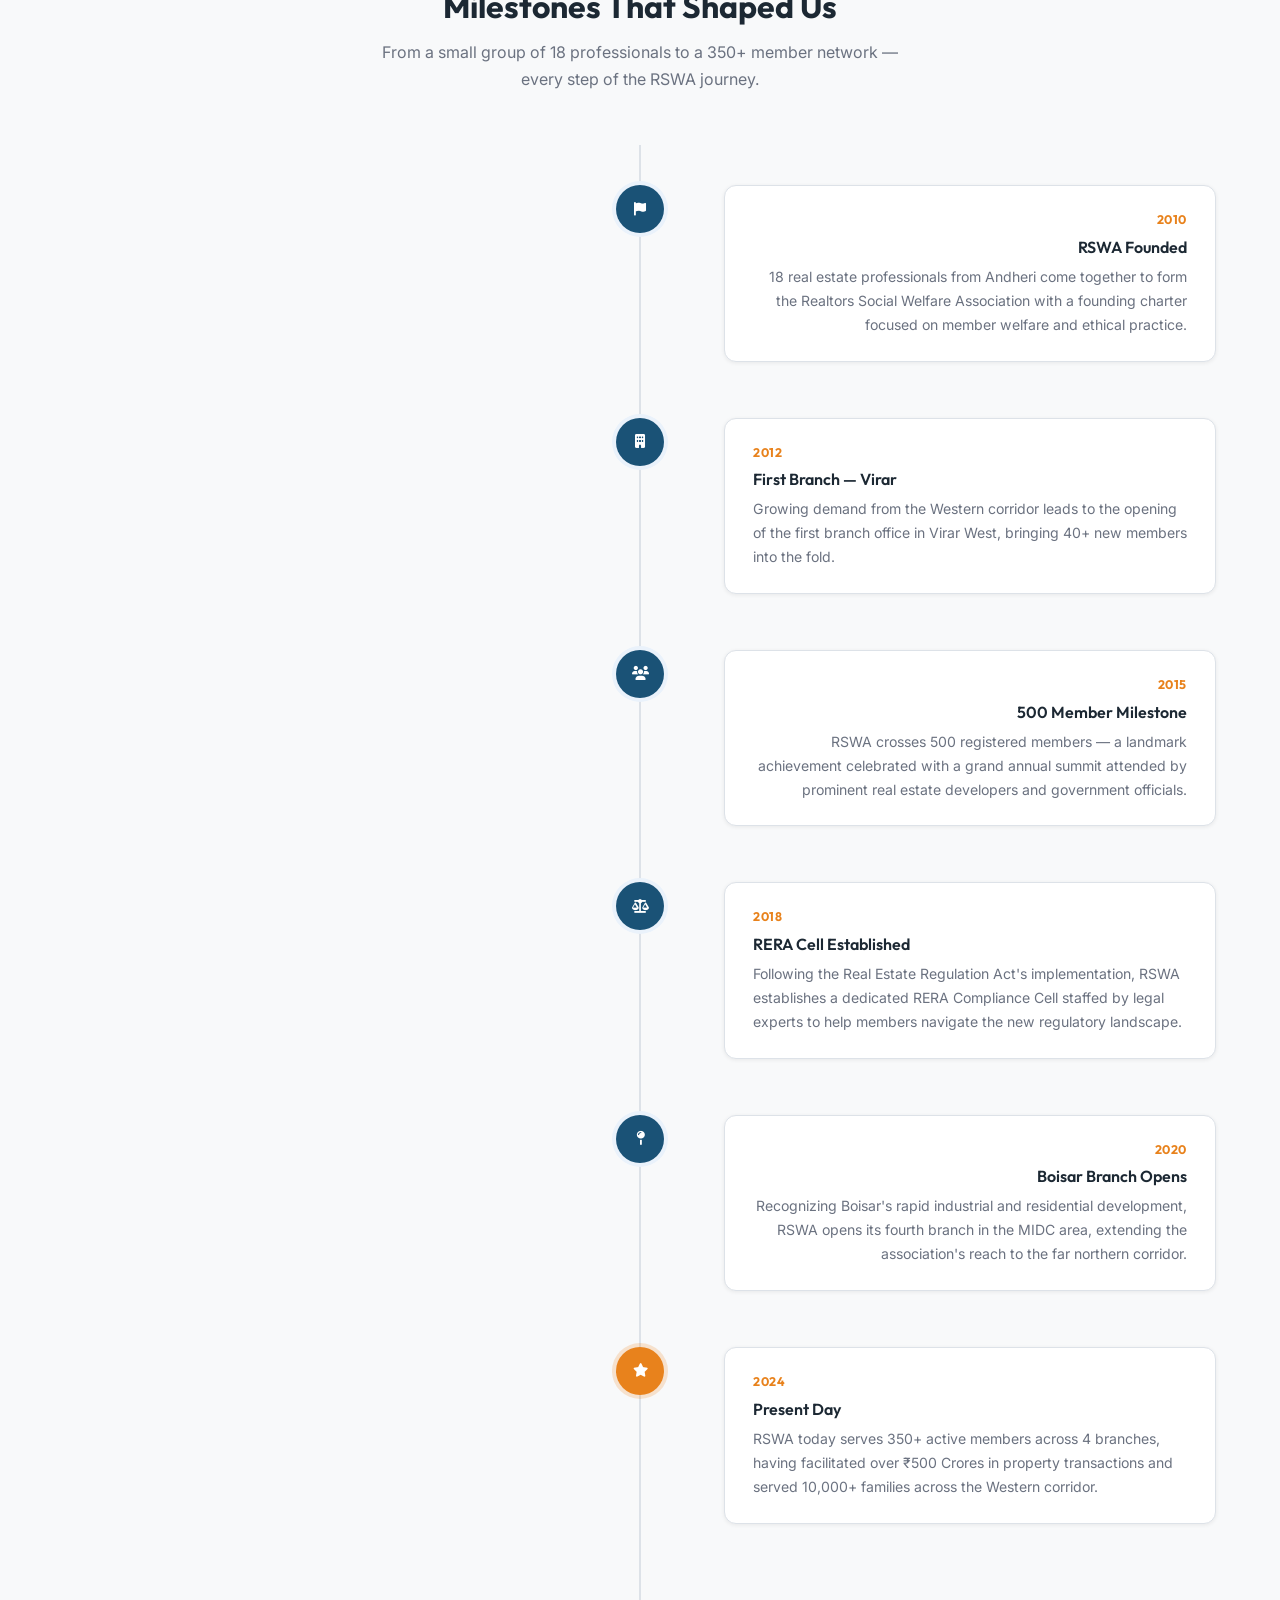
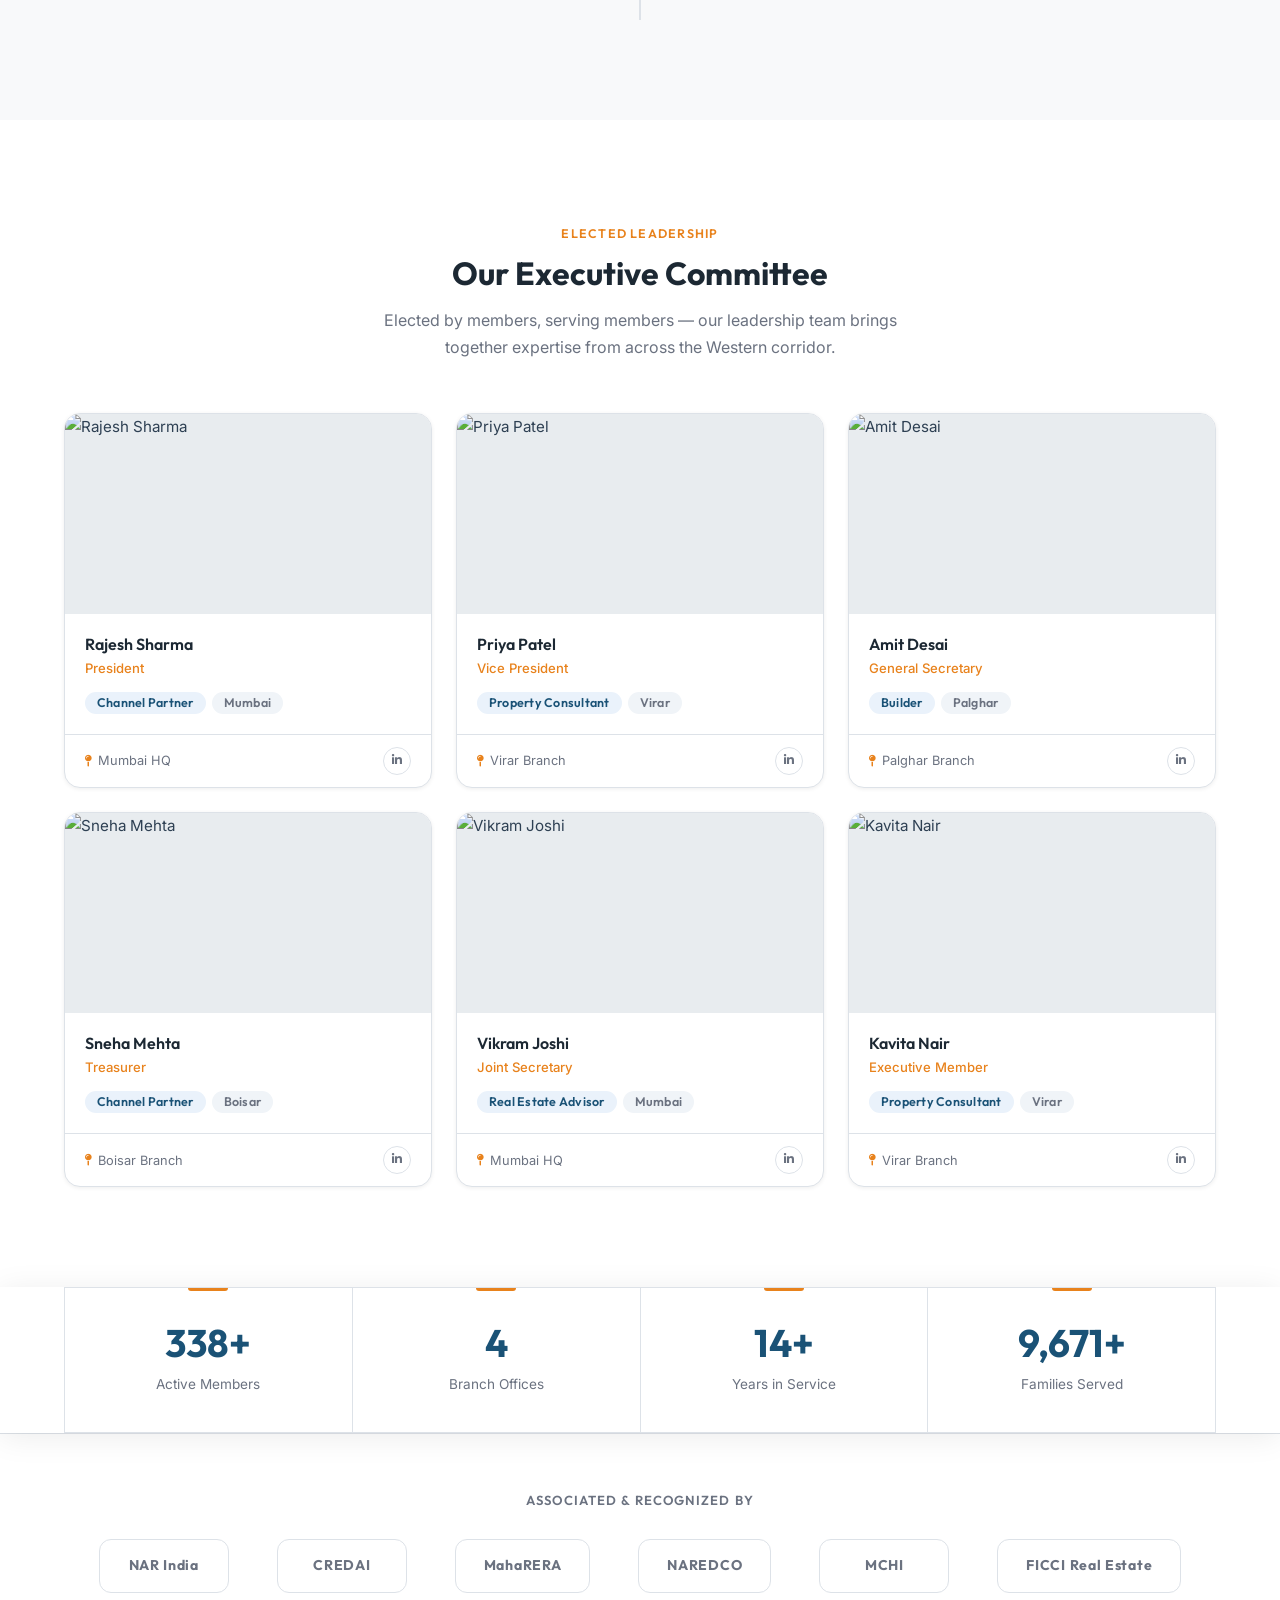
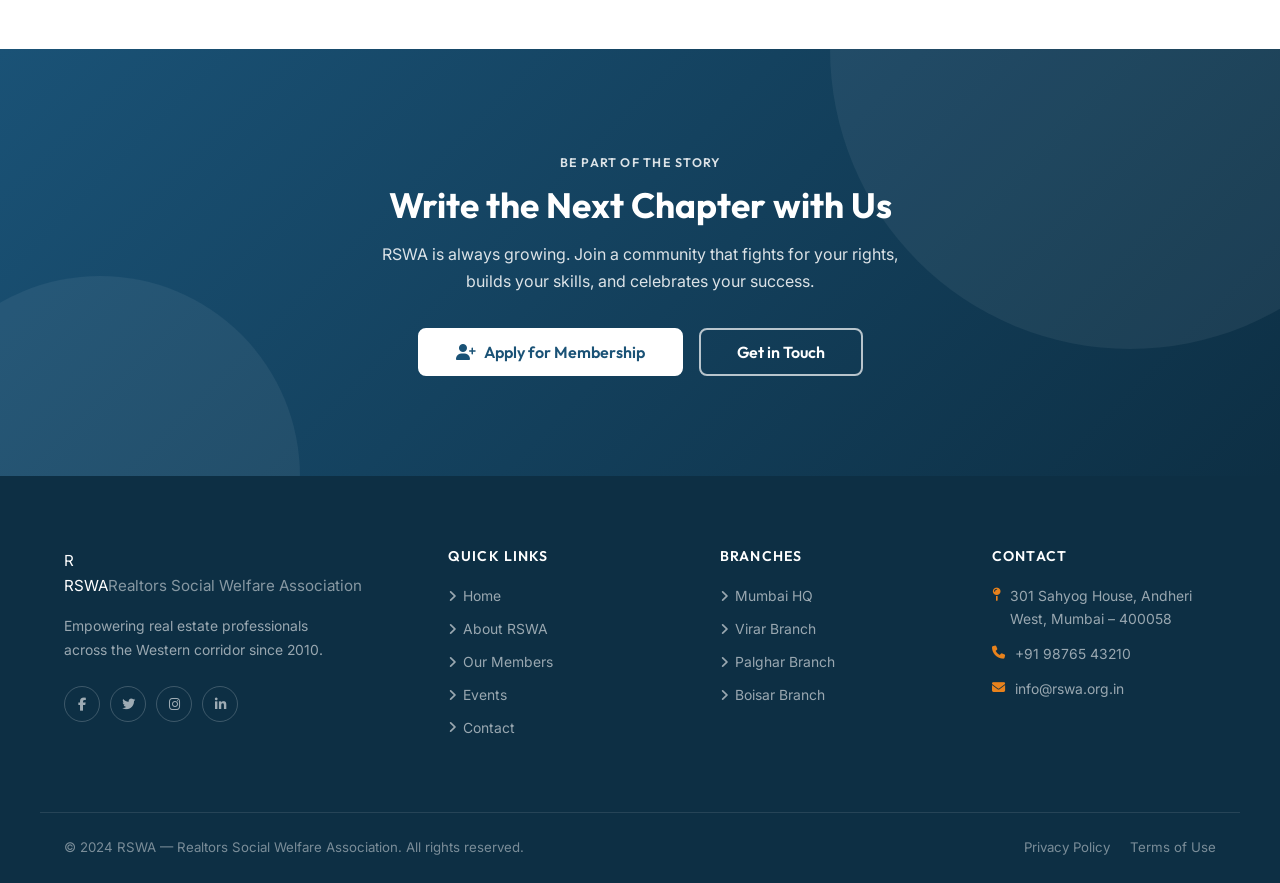
==== commit fff3a944: "Final push: all RSWA website code and updates" ====
--- a/about.html
+++ b/about.html
@@ -10,64 +10,103 @@
 </head>
 <body>
 
-  <!-- ===================== HEADER ===================== -->
-  <header id="header">
-    <div class="container header-inner">
-      <a href="index.html" class="logo">
-        <div class="logo-icon">R</div>
-        <div class="logo-text">
-          <span class="logo-name">RSWA</span>
-          <span class="logo-tagline">Realtors Social Welfare Association</span>
-        </div>
+  <!-- ===================== HEADER / NAVBAR ===================== -->
+  <header id="header" class="navbar" role="banner">
+    <div class="container navbar-container">
+      <!-- Logo -->
+      <a href="index.html" class="navbar-logo" aria-label="RSWA Home">
+        <img src="logo.png" alt="RSWA Logo" class="navbar-logo-img" />
       </a>
-      <nav class="main-nav" role="navigation" aria-label="Main navigation">
-        <a href="index.html" class="nav-link">Home</a>
-        <a href="about.html" class="nav-link">About</a>
-        <div class="nav-dropdown">
-          <a href="members.html" class="nav-link">Members <i class="fa fa-chevron-down fa-xs"></i></a>
-          <ul class="dropdown-menu">
-            <li><a class="dropdown-item" href="members.html">All Members</a></li>
-            <li><a class="dropdown-item" href="branch-members.html">Branch Members</a></li>
-            <li><a class="dropdown-item" href="member-profile.html">Member Profile</a></li>
+
+      <!-- Desktop Navigation -->
+      <nav class="navbar-menu" role="navigation" aria-label="Main navigation">
+        <a href="index.html" class="navbar-link">Home</a>
+        <a href="about.html" class="navbar-link">About</a>
+        
+        <!-- Members Dropdown -->
+        <div class="navbar-dropdown">
+          <a href="members.html" class="navbar-link navbar-dropdown-toggle">
+            Members 
+            <span class="dropdown-icon"><i class="fa fa-chevron-down"></i></span>
+          </a>
+          <ul class="navbar-dropdown-menu">
+            <li><a class="navbar-dropdown-item" href="members.html">All Members</a></li>
+            <li><a class="navbar-dropdown-item" href="branch-members.html">Branch Members</a></li>
+            <li><a class="navbar-dropdown-item" href="member-profile.html">Member Profile</a></li>
           </ul>
         </div>
-        <div class="nav-dropdown">
-          <a href="location.html" class="nav-link">Branches <i class="fa fa-chevron-down fa-xs"></i></a>
-          <ul class="dropdown-menu">
-            <li><a class="dropdown-item" href="location.html">Mumbai HQ</a></li>
-            <li><a class="dropdown-item" href="location.html">Virar Branch</a></li>
-            <li><a class="dropdown-item" href="location.html">Palghar Branch</a></li>
-            <li><a class="dropdown-item" href="location.html">Boisar Branch</a></li>
+
+        <!-- Branches Dropdown -->
+        <div class="navbar-dropdown">
+          <a href="location.html" class="navbar-link navbar-dropdown-toggle">
+            Branches 
+            <span class="dropdown-icon"><i class="fa fa-chevron-down"></i></span>
+          </a>
+          <ul class="navbar-dropdown-menu">
+            <li><a class="navbar-dropdown-item" href="location.html">Mumbai HQ</a></li>
+            <li><a class="navbar-dropdown-item" href="location.html">Virar Branch</a></li>
+            <li><a class="navbar-dropdown-item" href="location.html">Palghar Branch</a></li>
+            <li><a class="navbar-dropdown-item" href="location.html">Boisar Branch</a></li>
           </ul>
         </div>
-        <a href="events.html" class="nav-link">Events</a>
-        <a href="contact.html" class="nav-link">Contact</a>
+
+        <a href="events.html" class="navbar-link">Events</a>
+        <a href="contact.html" class="navbar-link">Contact</a>
       </nav>
-      <a href="contact.html" class="btn btn-accent btn-sm header-cta">Join RSWA</a>
-      <button class="mobile-toggle" id="mobileToggle" aria-label="Toggle menu" aria-expanded="false">
-        <span></span><span></span><span></span>
+
+      <!-- CTA Button -->
+      <a href="contact.html" class="btn btn-accent btn-sm navbar-cta" aria-label="Join RSWA">Join RSWA</a>
+
+      <!-- Mobile Menu Toggle -->
+      <button class="navbar-mobile-toggle" id="mobileToggle" aria-label="Toggle mobile menu" aria-expanded="false" aria-controls="mobile-menu">
+        <span class="hamburger-line"></span>
+        <span class="hamburger-line"></span>
+        <span class="hamburger-line"></span>
       </button>
     </div>
   </header>
 
-  <nav class="mobile-nav" role="navigation" aria-label="Mobile navigation">
-    <a href="index.html" class="mobile-nav-link">Home</a>
-    <a href="about.html" class="mobile-nav-link">About</a>
-    <a href="members.html" class="mobile-nav-link" data-dropdown="mob-members">Members <i class="fa fa-chevron-down fa-xs"></i></a>
-    <div class="mobile-dropdown-menu" id="mob-members">
-      <a href="members.html" class="mobile-dropdown-item">All Members</a>
-      <a href="branch-members.html" class="mobile-dropdown-item">Branch Members</a>
+  <!-- Mobile Navigation Menu -->
+  <nav id="mobile-menu" class="navbar-mobile-menu" role="navigation" aria-label="Mobile navigation">
+    <div class="mobile-menu-inner">
+      <a href="index.html" class="mobile-menu-link">Home</a>
+      <a href="about.html" class="mobile-menu-link">About</a>
+      
+      <!-- Mobile Members Dropdown -->
+      <div class="mobile-menu-item">
+        <button class="mobile-menu-link mobile-menu-dropdown-toggle" data-target="mobile-members">
+          Members 
+          <span class="dropdown-icon"><i class="fa fa-chevron-down"></i></span>
+        </button>
+        <div id="mobile-members" class="mobile-menu-submenu">
+          <a href="members.html" class="mobile-menu-sublink">All Members</a>
+          <a href="branch-members.html" class="mobile-menu-sublink">Branch Members</a>
+          <a href="member-profile.html" class="mobile-menu-sublink">Member Profile</a>
+        </div>
+      </div>
+
+      <!-- Mobile Branches Dropdown -->
+      <div class="mobile-menu-item">
+        <button class="mobile-menu-link mobile-menu-dropdown-toggle" data-target="mobile-branches">
+          Branches 
+          <span class="dropdown-icon"><i class="fa fa-chevron-down"></i></span>
+        </button>
+        <div id="mobile-branches" class="mobile-menu-submenu">
+          <a href="location.html" class="mobile-menu-sublink">Mumbai HQ</a>
+          <a href="location.html" class="mobile-menu-sublink">Virar Branch</a>
+          <a href="location.html" class="mobile-menu-sublink">Palghar Branch</a>
+          <a href="location.html" class="mobile-menu-sublink">Boisar Branch</a>
+        </div>
+      </div>
+
+      <a href="events.html" class="mobile-menu-link">Events</a>
+      <a href="contact.html" class="mobile-menu-link">Contact</a>
+
+      <!-- Mobile CTA -->
+      <div class="mobile-menu-cta">
+        <a href="contact.html" class="btn btn-accent btn-block">Join RSWA</a>
+      </div>
     </div>
-    <a href="location.html" class="mobile-nav-link" data-dropdown="mob-branches">Branches <i class="fa fa-chevron-down fa-xs"></i></a>
-    <div class="mobile-dropdown-menu" id="mob-branches">
-      <a href="location.html" class="mobile-dropdown-item">Mumbai HQ</a>
-      <a href="location.html" class="mobile-dropdown-item">Virar Branch</a>
-      <a href="location.html" class="mobile-dropdown-item">Palghar Branch</a>
-      <a href="location.html" class="mobile-dropdown-item">Boisar Branch</a>
-    </div>
-    <a href="events.html" class="mobile-nav-link">Events</a>
-    <a href="contact.html" class="mobile-nav-link">Contact</a>
-    <div style="padding:20px 0;"><a href="contact.html" class="btn btn-accent" style="width:100%;justify-content:center;display:flex;">Join RSWA</a></div>
   </nav>
 
   <main>
--- a/css/style.css
+++ b/css/style.css
@@ -319,318 +319,501 @@
 }
 
 /* ============================================================
-   7. HEADER & NAVIGATION
-   ============================================================ */
-#header {
-  position: fixed;
+   7. NAVBAR (PREMIUM DESIGN)
+   ============================================================ */
+
+/* Main Navbar Container */
+.navbar {
+  position: sticky;
   top: 0;
   left: 0;
   right: 0;
   z-index: 1000;
-  background-color: var(--white);
-  box-shadow: none;
-  transition: box-shadow var(--transition), background-color var(--transition), backdrop-filter var(--transition);
-}
-
-#header.scrolled {
-  background-color: rgba(255,255,255,0.78);
-  backdrop-filter: blur(20px);
-  -webkit-backdrop-filter: blur(20px);
-  box-shadow: 0 1px 24px rgba(0,0,0,0.08);
-  border-bottom: 1px solid rgba(221,226,232,0.5);
-}
-
-#header.header-transparent {
-  background-color: transparent;
-}
-
-#header.header-transparent:not(.scrolled) .nav-link {
-  color: rgba(255,255,255,0.88);
-}
-
-#header.header-transparent:not(.scrolled) .logo-name {
-  color: var(--white);
-}
-
-#header.header-transparent:not(.scrolled) .logo-tagline {
-  color: rgba(255,255,255,0.65);
-}
-
-#header.header-transparent.scrolled {
-  background-color: rgba(255,255,255,0.78);
-  backdrop-filter: blur(20px);
-  -webkit-backdrop-filter: blur(20px);
-}
-
-.header-inner {
+  background-color: rgba(255, 255, 255, 0.88);
+  backdrop-filter: blur(12px);
+  -webkit-backdrop-filter: blur(12px);
+  box-shadow: 0 2px 8px rgba(0, 0, 0, 0.04);
+  border-bottom: 1px solid rgba(221, 226, 232, 0.4);
+  transition: all var(--transition);
+}
+
+.navbar:has(#mobileToggle:checked),
+.navbar.scrolled {
+  background-color: rgba(255, 255, 255, 0.96);
+  box-shadow: 0 4px 16px rgba(0, 0, 0, 0.08);
+  border-bottom: 1px solid rgba(221, 226, 232, 0.5);
+}
+
+.navbar-container {
   display: flex;
   align-items: center;
   justify-content: space-between;
   height: 72px;
-  gap: 24px;
-}
-
-.nav-logo-img {
-  max-height: 50px;
+  gap: 28px;
+}
+
+/* ---- Logo ---- */
+.navbar-logo {
+  display: flex;
+  align-items: center;
+  text-decoration: none;
+  flex-shrink: 0;
+  transition: all var(--transition);
+}
+
+.navbar-logo:hover .navbar-logo-img {
+  transform: scale(1.04);
+  filter: drop-shadow(0 2px 8px rgba(26, 82, 118, 0.15));
+}
+
+.navbar-logo-img {
+  max-height: 48px;
   width: auto;
   display: block;
-}
-
-/* Logo */
-.logo {
-  display: flex;
-  align-items: center;
-  gap: 12px;
-  text-decoration: none;
-  flex-shrink: 0;
-}
-
-.logo-icon {
-  width: 44px;
-  height: 44px;
-  border-radius: 50%;
-  background-color: var(--primary);
-  color: var(--white);
-  font-family: var(--font-heading);
-  font-size: 1.1rem;
-  font-weight: 700;
-  display: flex;
-  align-items: center;
-  justify-content: center;
-  flex-shrink: 0;
-}
-
-.logo-text {
-  display: flex;
-  flex-direction: column;
-  gap: 1px;
-}
-
-.logo-name {
-  font-family: var(--font-heading);
-  font-size: 1.2rem;
-  font-weight: 700;
+  transition: all 0.4s cubic-bezier(0.34, 1.56, 0.64, 1);
+}
+
+/* ---- Desktop Navigation Menu ---- */
+.navbar-menu {
+  display: flex;
+  align-items: center;
+  gap: 6px;
+  flex: 1;
+  max-width: 600px;
+}
+
+.navbar-link {
+  display: inline-flex;
+  align-items: center;
+  gap: 6px;
+  font-family: var(--font-body);
+  font-size: 0.92rem;
+  font-weight: 500;
+  letter-spacing: 0.3px;
   color: var(--primary);
-  line-height: 1;
-}
-
-.logo-tagline {
-  font-family: var(--font-body);
-  font-size: 0.7rem;
-  color: var(--text-muted);
-  line-height: 1;
-  white-space: nowrap;
-}
-
-/* Main Nav */
-.main-nav {
-  display: flex;
-  align-items: center;
-  gap: 2px;
-}
-
-.nav-link {
-  display: flex;
-  align-items: center;
-  gap: 5px;
-  font-family: var(--font-body);
-  font-size: 0.88rem;
-  font-weight: 500;
-  color: var(--text);
-  padding: 8px 14px;
+  padding: 8px 16px;
   border-radius: var(--radius-sm);
   transition: all var(--transition);
   white-space: nowrap;
-}
-
-.nav-link:hover {
-  background-color: var(--light-bg);
-  color: var(--primary);
-}
-
-.nav-link.active {
+  position: relative;
+  text-decoration: none;
+}
+
+.navbar-link::before {
+  content: '';
+  position: absolute;
+  bottom: 6px;
+  left: 16px;
+  right: 16px;
+  height: 2px;
+  background: linear-gradient(90deg, var(--accent), var(--accent-dark));
+  border-radius: 2px;
+  opacity: 0;
+  transform: scaleX(0);
+  transform-origin: left;
+  transition: all var(--transition);
+}
+
+.navbar-link:hover {
   color: var(--accent);
-  background-color: transparent;
+  background-color: rgba(232, 130, 28, 0.06);
+}
+
+.navbar-link:hover::before {
+  opacity: 1;
+  transform: scaleX(1);
+}
+
+.dropdown-icon {
+  display: inline-flex;
+  align-items: center;
+  justify-content: center;
+  font-size: 0.7rem;
+  transition: transform 0.4s cubic-bezier(0.34, 1.56, 0.64, 1);
+}
+
+/* ---- Dropdown Menus ---- */
+.navbar-dropdown {
   position: relative;
 }
 
-.nav-link.active::after {
+.navbar-dropdown-toggle::after {
   content: '';
   position: absolute;
   bottom: 0;
-  left: 14px;
-  right: 14px;
-  height: 2px;
-  background-color: var(--accent);
-  border-radius: 2px;
-}
-
-.nav-link i {
-  font-size: 0.65rem;
-  transition: transform var(--transition);
-}
-
-/* Dropdown */
-.nav-dropdown {
-  position: relative;
-}
-
-.nav-dropdown:hover > .nav-link i {
-  transform: rotate(180deg);
-}
-
-.dropdown-menu {
+  left: 0;
+  right: 0;
+  height: 0;
+  background-color: transparent;
+}
+
+.navbar-dropdown:hover .dropdown-icon {
+  transform: rotate(180deg) scale(1.1);
+  color: var(--accent);
+}
+
+.navbar-dropdown-menu {
   position: absolute;
-  top: calc(100% + 8px);
+  top: calc(100% + 12px);
   left: 0;
-  background-color: var(--white);
-  box-shadow: var(--shadow-lg);
-  min-width: 210px;
-  border-radius: var(--radius-md);
-  padding: 8px;
+  background: rgba(255, 255, 255, 0.98);
+  backdrop-filter: blur(16px);
+  -webkit-backdrop-filter: blur(16px);
+  box-shadow: 0 12px 40px rgba(0, 0, 0, 0.12);
+  border-radius: var(--radius-lg);
+  padding: 10px;
+  min-width: 220px;
   opacity: 0;
   visibility: hidden;
-  transform: translateY(-8px);
-  transition: opacity var(--transition), visibility var(--transition), transform var(--transition);
+  transform: translateY(-12px);
+  transition: all var(--transition);
   pointer-events: none;
-  z-index: 100;
-  border: 1px solid var(--border);
-}
-
-.nav-dropdown:hover .dropdown-menu {
+  z-index: 1001;
+  border: 1px solid rgba(221, 226, 232, 0.5);
+}
+
+.navbar-dropdown:hover .navbar-dropdown-menu {
   opacity: 1;
   visibility: visible;
   transform: translateY(0);
   pointer-events: all;
 }
 
-.dropdown-item {
+.navbar-dropdown-item {
   display: block;
-  padding: 9px 14px;
+  padding: 10px 14px;
   font-family: var(--font-body);
-  font-size: 0.87rem;
+  font-size: 0.9rem;
+  font-weight: 500;
   color: var(--text);
   border-radius: var(--radius-sm);
   transition: all var(--transition);
-}
-
-.dropdown-item:hover {
-  background-color: var(--light-bg);
+  text-decoration: none;
+  position: relative;
+}
+
+.navbar-dropdown-item::before {
+  content: '';
+  position: absolute;
+  left: 0;
+  top: 50%;
+  transform: translateY(-50%);
+  width: 3px;
+  height: 0;
+  background: var(--accent);
+  border-radius: 3px;
+  transition: height var(--transition);
+}
+
+.navbar-dropdown-item:hover {
+  background-color: var(--primary-pale);
   color: var(--primary);
-}
-
-.dropdown-item.active {
-  color: var(--accent);
-  background-color: var(--accent-glow);
-}
-
-/* Header CTA */
-.header-cta {
+  padding-left: 18px;
+}
+
+.navbar-dropdown-item:hover::before {
+  height: 20px;
+}
+
+/* ---- CTA Button ---- */
+.navbar-cta {
   flex-shrink: 0;
-}
-
-/* Mobile Toggle */
-.mobile-toggle {
+  background: linear-gradient(135deg, var(--accent), var(--accent-dark));
+  box-shadow: 0 4px 16px rgba(232, 130, 28, 0.25);
+  position: relative;
+  overflow: hidden;
+  transition: all var(--transition);
+  font-weight: 600;
+  letter-spacing: 0.4px;
+}
+
+.navbar-cta::before {
+  content: '';
+  position: absolute;
+  top: 0;
+  left: -100%;
+  width: 100%;
+  height: 100%;
+  background: linear-gradient(90deg, transparent, rgba(255, 255, 255, 0.2), transparent);
+  transition: left 0.6s ease;
+}
+
+.navbar-cta:hover {
+  box-shadow: 0 6px 24px rgba(232, 130, 28, 0.35);
+  transform: translateY(-2px);
+  background: linear-gradient(135deg, var(--accent-dark), var(--accent));
+}
+
+.navbar-cta:hover::before {
+  left: 100%;
+}
+
+.navbar-cta:active {
+  transform: translateY(0);
+}
+
+/* ---- Mobile Hamburger Toggle ---- */
+.navbar-mobile-toggle {
   display: none;
   flex-direction: column;
   gap: 5px;
-  width: 36px;
-  height: 36px;
+  width: 40px;
+  height: 40px;
   align-items: center;
   justify-content: center;
-  background: none;
+  background-color: transparent;
   border: none;
   cursor: pointer;
-  padding: 4px;
+  padding: 6px;
   border-radius: var(--radius-sm);
-  transition: background var(--transition);
+  transition: all var(--transition);
   flex-shrink: 0;
 }
 
-.mobile-toggle:hover {
-  background-color: var(--light-bg);
-}
-
-.mobile-toggle span {
+.navbar-mobile-toggle:hover {
+  background-color: rgba(26, 82, 118, 0.08);
+}
+
+.hamburger-line {
   display: block;
-  width: 22px;
-  height: 2px;
-  background-color: var(--text);
+  width: 24px;
+  height: 2.5px;
+  background-color: var(--primary);
   border-radius: 2px;
-  transition: all var(--transition);
+  transition: all 0.4s cubic-bezier(0.34, 1.56, 0.64, 1);
   transform-origin: center;
 }
 
-/* Mobile menu open state */
-#header.mobile-open .mobile-toggle span:nth-child(1) {
+#mobileToggle:checked ~ .navbar-mobile-menu {
+  transform: translateX(0);
+  box-shadow: -4px 0 16px rgba(0, 0, 0, 0.1);
+}
+
+#mobileToggle:checked + .navbar-mobile-toggle .hamburger-line:nth-child(1) {
   transform: translateY(7px) rotate(45deg);
 }
 
-#header.mobile-open .mobile-toggle span:nth-child(2) {
+#mobileToggle:checked + .navbar-mobile-toggle .hamburger-line:nth-child(2) {
   opacity: 0;
   transform: scaleX(0);
 }
 
-#header.mobile-open .mobile-toggle span:nth-child(3) {
+#mobileToggle:checked + .navbar-mobile-toggle .hamburger-line:nth-child(3) {
   transform: translateY(-7px) rotate(-45deg);
 }
 
-/* Mobile Nav Overlay */
-.mobile-nav {
+/* ---- Mobile Navigation Menu ---- */
+.navbar-mobile-menu {
   display: none;
   position: fixed;
   top: 72px;
-  left: 0;
   right: 0;
   bottom: 0;
-  background-color: var(--white);
+  width: 85vw;
+  max-width: 360px;
+  background: linear-gradient(180deg, rgba(255, 255, 255, 0.99) 0%, rgba(255, 255, 255, 0.98) 100%);
+  backdrop-filter: blur(12px);
+  -webkit-backdrop-filter: blur(12px);
   overflow-y: auto;
   z-index: 999;
-  padding: 16px 24px 40px;
-  transform: translateX(-100%);
+  transform: translateX(100%);
   transition: transform var(--transition);
-}
-
-#header.mobile-open + .mobile-nav {
-  transform: translateX(0);
-}
-
-.mobile-nav-link {
+  box-shadow: -4px 0 16px rgba(0, 0, 0, 0.08);
+  border-left: 1px solid rgba(221, 226, 232, 0.4);
+}
+
+.mobile-menu-inner {
+  display: flex;
+  flex-direction: column;
+  padding: 24px;
+  gap: 0;
+}
+
+.mobile-menu-link {
   display: flex;
   align-items: center;
   justify-content: space-between;
-  padding: 13px 0;
+  padding: 14px 12px;
   font-size: 1rem;
   font-weight: 500;
+  color: var(--primary);
+  border: none;
+  background: none;
+  cursor: pointer;
+  text-align: left;
+  text-decoration: none;
+  border-bottom: 1px solid rgba(221, 226, 232, 0.4);
+  transition: all var(--transition);
+  position: relative;
+}
+
+.mobile-menu-link::before {
+  content: '';
+  position: absolute;
+  left: 0;
+  top: 50%;
+  transform: translateY(-50%);
+  width: 3px;
+  height: 0;
+  background: var(--accent);
+  border-radius: 3px;
+  transition: height var(--transition);
+}
+
+.mobile-menu-link:hover {
+  background-color: rgba(232, 130, 28, 0.05);
+  color: var(--accent);
+  padding-left: 18px;
+}
+
+.mobile-menu-link:hover::before {
+  height: 24px;
+}
+
+.mobile-menu-item {
+  border-bottom: 1px solid rgba(221, 226, 232, 0.4);
+}
+
+.mobile-menu-item:last-of-type {
+  border-bottom: none;
+}
+
+.mobile-menu-dropdown-toggle {
+  width: 100%;
+  justify-content: space-between;
+}
+
+.mobile-menu-submenu {
+  display: none;
+  background-color: rgba(234, 242, 251, 0.6);
+  border-left: 3px solid var(--accent);
+  margin: 0;
+  padding: 0;
+}
+
+.mobile-menu-submenu.active {
+  display: flex;
+  flex-direction: column;
+}
+
+.mobile-menu-sublink {
+  display: block;
+  padding: 12px 16px;
+  margin-left: 12px;
+  font-size: 0.95rem;
+  font-weight: 400;
   color: var(--text);
-  border-bottom: 1px solid var(--border);
-}
-
-.mobile-nav-link:hover,
-.mobile-nav-link.active {
+  text-decoration: none;
+  border-bottom: 1px solid rgba(221, 226, 232, 0.3);
+  transition: all var(--transition);
+  position: relative;
+}
+
+.mobile-menu-sublink::before {
+  content: '';
+  position: absolute;
+  left: 0;
+  top: 50%;
+  transform: translateY(-50%);
+  width: 2px;
+  height: 0;
+  background: var(--primary);
+  border-radius: 2px;
+  transition: height var(--transition);
+}
+
+.mobile-menu-sublink:hover {
+  background-color: rgba(26, 82, 118, 0.08);
   color: var(--primary);
-}
-
-.mobile-dropdown-menu {
-  padding: 4px 0 4px 16px;
-  display: none;
-}
-
-.mobile-dropdown-menu.open {
-  display: block;
-}
-
-.mobile-dropdown-item {
-  display: block;
-  padding: 10px 0;
-  font-size: 0.9rem;
-  color: var(--text-muted);
-  border-bottom: 1px solid var(--border);
-}
-
-.mobile-dropdown-item:hover {
-  color: var(--primary);
-}
+  padding-left: 20px;
+}
+
+.mobile-menu-sublink:hover::before {
+  height: 16px;
+}
+
+.mobile-menu-cta {
+  padding: 24px 12px 16px;
+  border-top: 1px solid rgba(221, 226, 232, 0.4);
+  margin-top: auto;
+}
+
+.btn-block {
+  display: flex;
+  width: 100%;
+  justify-content: center;
+}
+
+/* ---- Responsive Design ---- */
+@media (max-width: 768px) {
+  .navbar-menu {
+    display: none;
+  }
+
+  .navbar-mobile-toggle {
+    display: flex;
+  }
+
+  .navbar-mobile-menu {
+    display: block;
+  }
+
+  .navbar-container {
+    height: 68px;
+    gap: 16px;
+  }
+
+  .navbar-logo-img {
+    max-height: 44px;
+  }
+
+  .navbar-cta {
+    display: none;
+  }
+
+  .navbar-mobile-menu {
+    width: 100vw;
+    max-width: none;
+    right: 0;
+  }
+}
+
+@media (max-width: 480px) {
+  .navbar-container {
+    height: 64px;
+    gap: 12px;
+  }
+
+  .navbar-logo-img {
+    max-height: 40px;
+  }
+
+  .navbar-mobile-toggle {
+    width: 36px;
+    height: 36px;
+  }
+
+  .hamburger-line {
+    width: 20px;
+  }
+
+  .mobile-menu-inner {
+    padding: 16px;
+  }
+
+  .mobile-menu-link {
+    padding: 12px 8px;
+    font-size: 0.95rem;
+  }
+
+  .mobile-menu-sublink {
+    padding: 10px 12px;
+    margin-left: 8px;
+    font-size: 0.9rem;
+  }
+}
+
+
 
 /* ============================================================
    8. HERO SECTION
@@ -677,7 +860,7 @@
   width: 100%;
   max-width: var(--container-max);
   margin: 0 auto;
-  padding: 120px var(--container-px) 100px;
+  padding: 80px var(--container-px) 100px;
   display: flex;
   align-items: center;
   min-height: 100vh;
@@ -887,7 +1070,7 @@
   background: linear-gradient(135deg, var(--primary-dark) 0%, var(--primary) 100%);
   display: flex;
   align-items: center;
-  padding-top: 72px;
+  padding-top: 76px;
   position: relative;
   overflow: hidden;
 }
@@ -3046,7 +3229,7 @@
   }
 
   .hero-content {
-    padding: 100px 20px 80px;
+    padding: 60px 20px 80px;
   }
 
   .hero-stats {
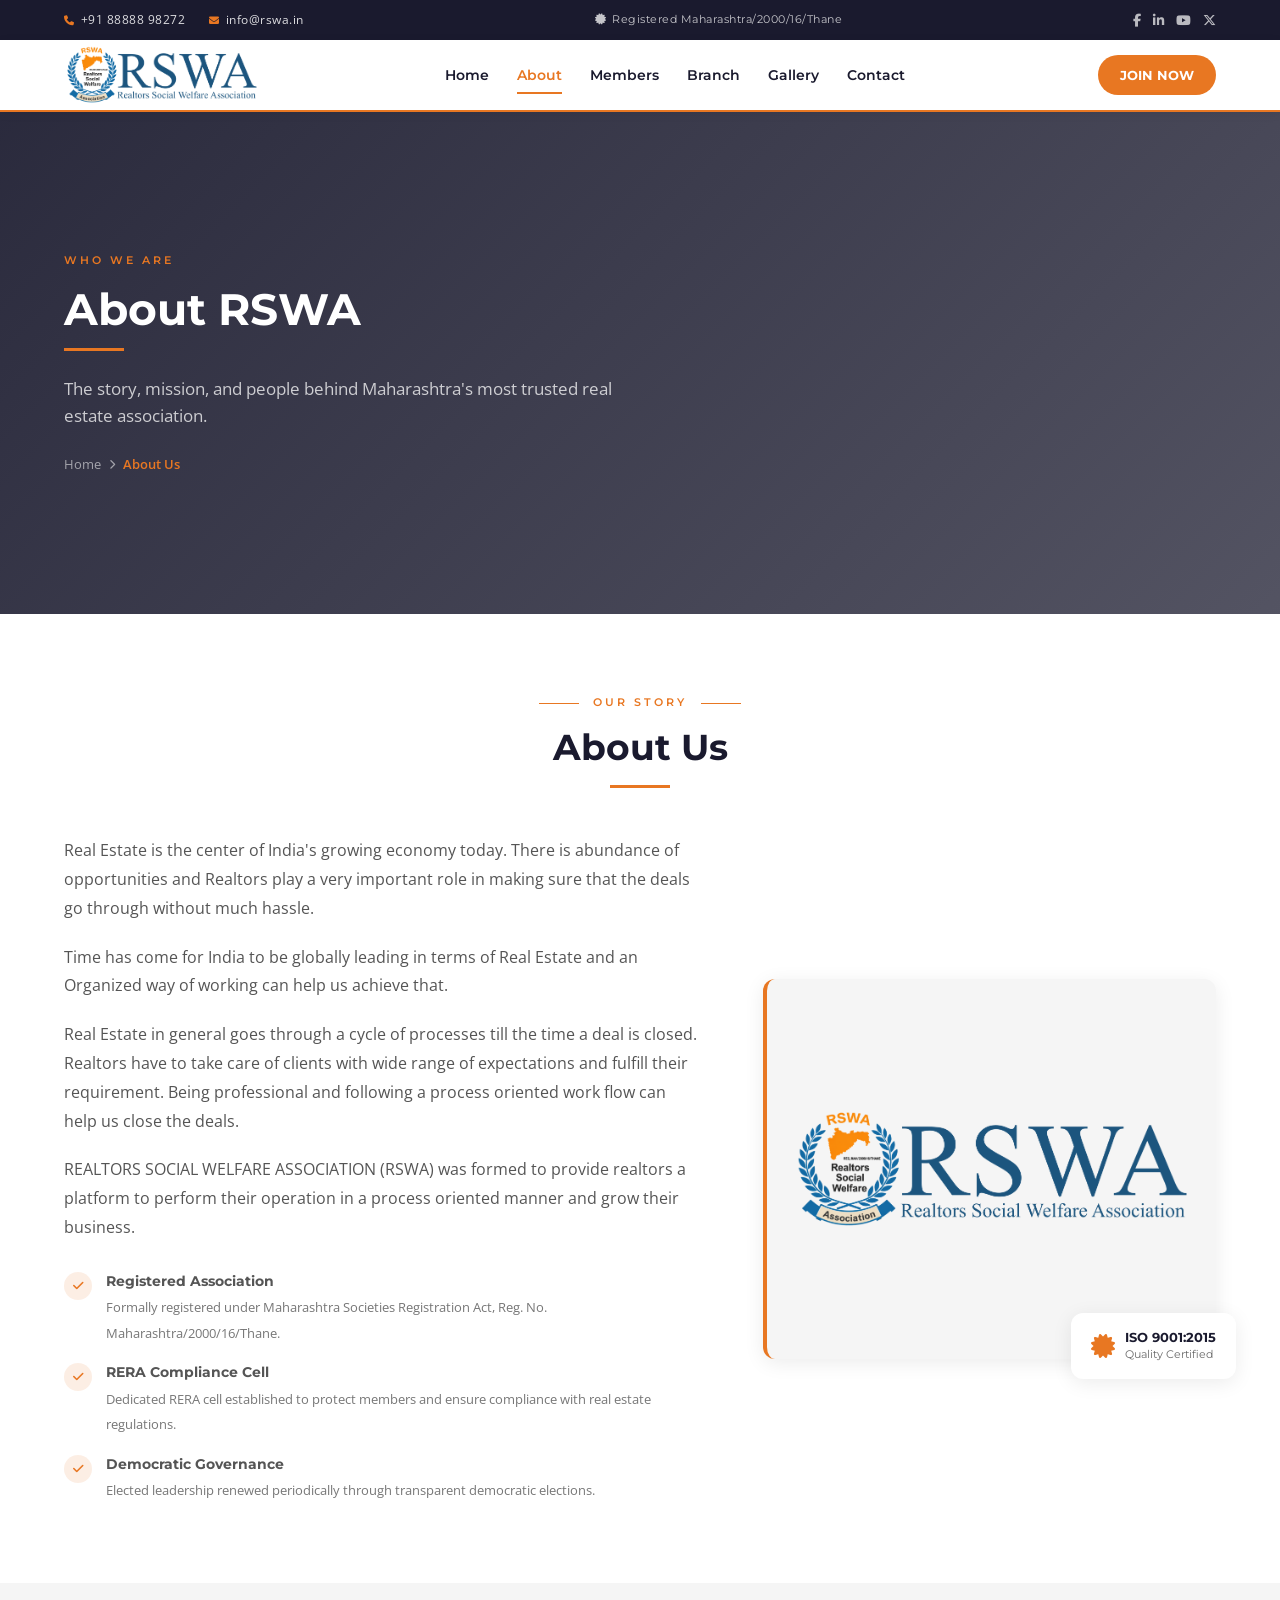
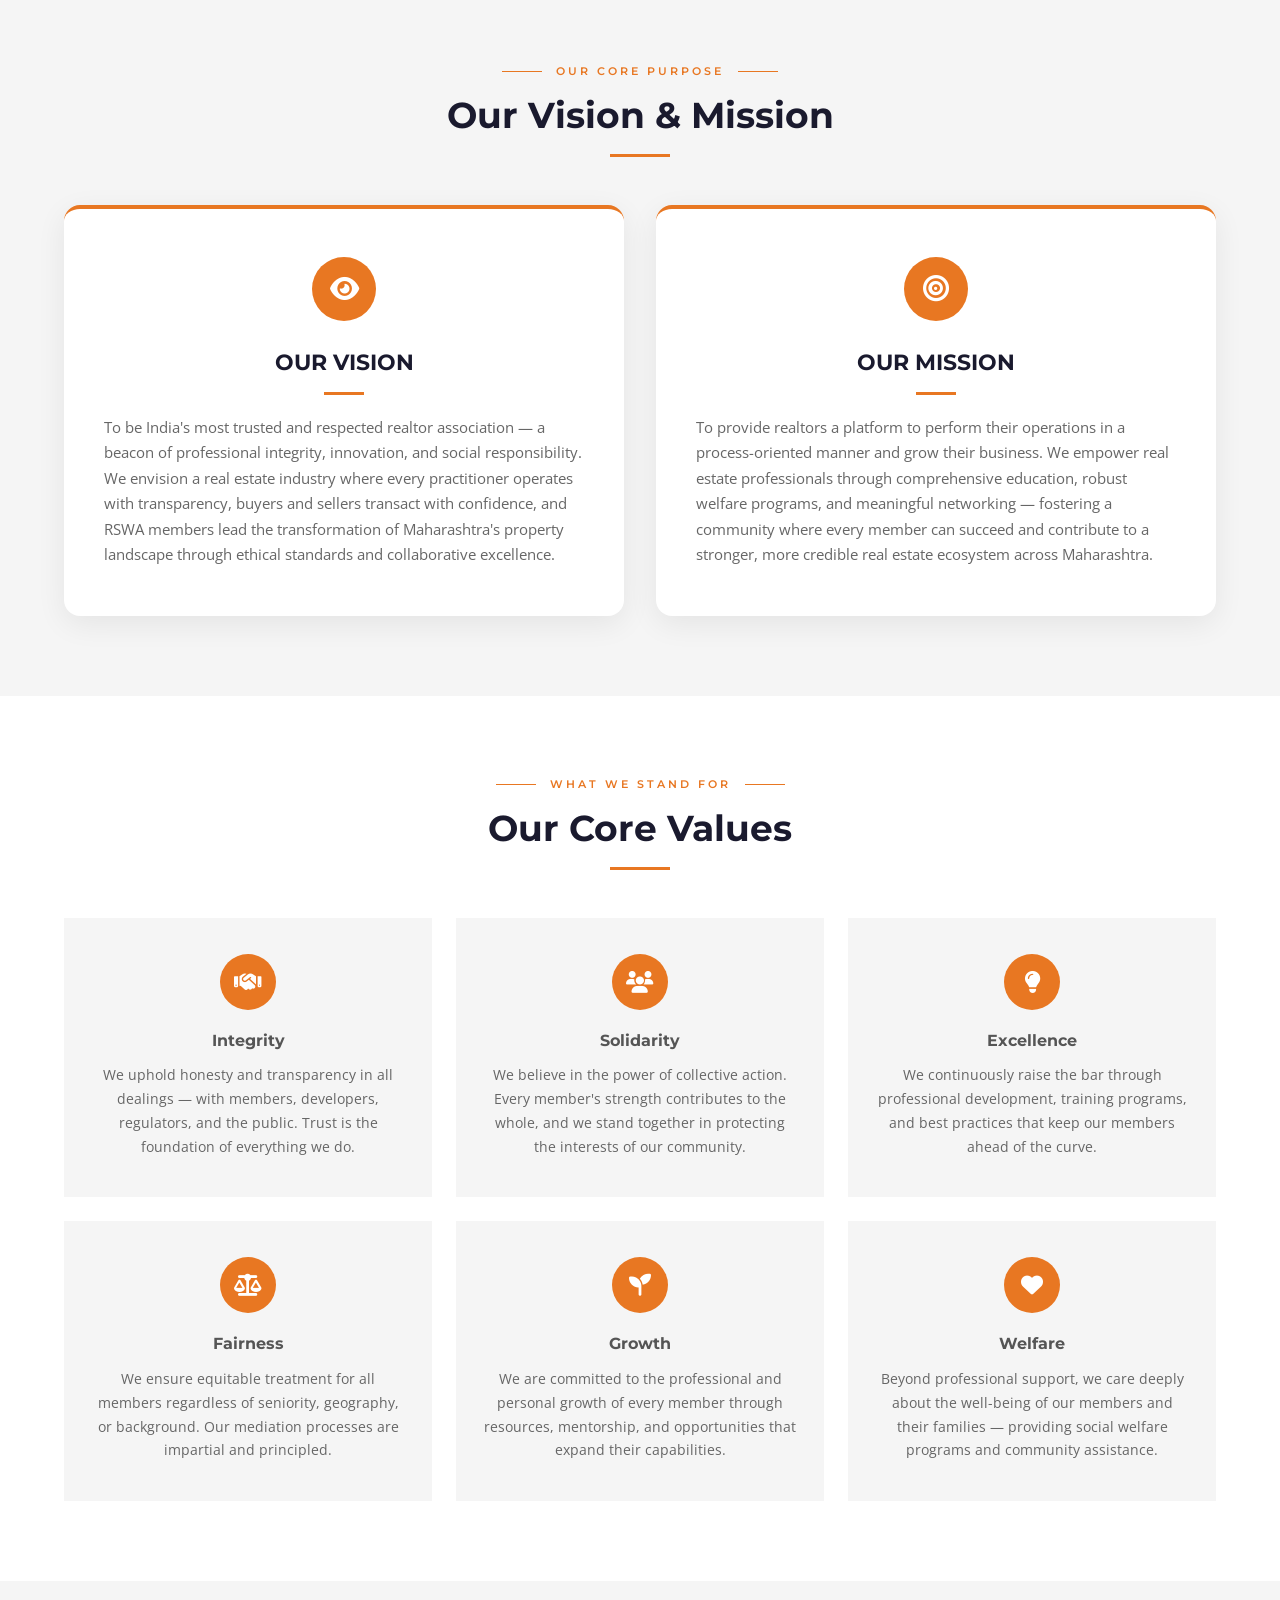
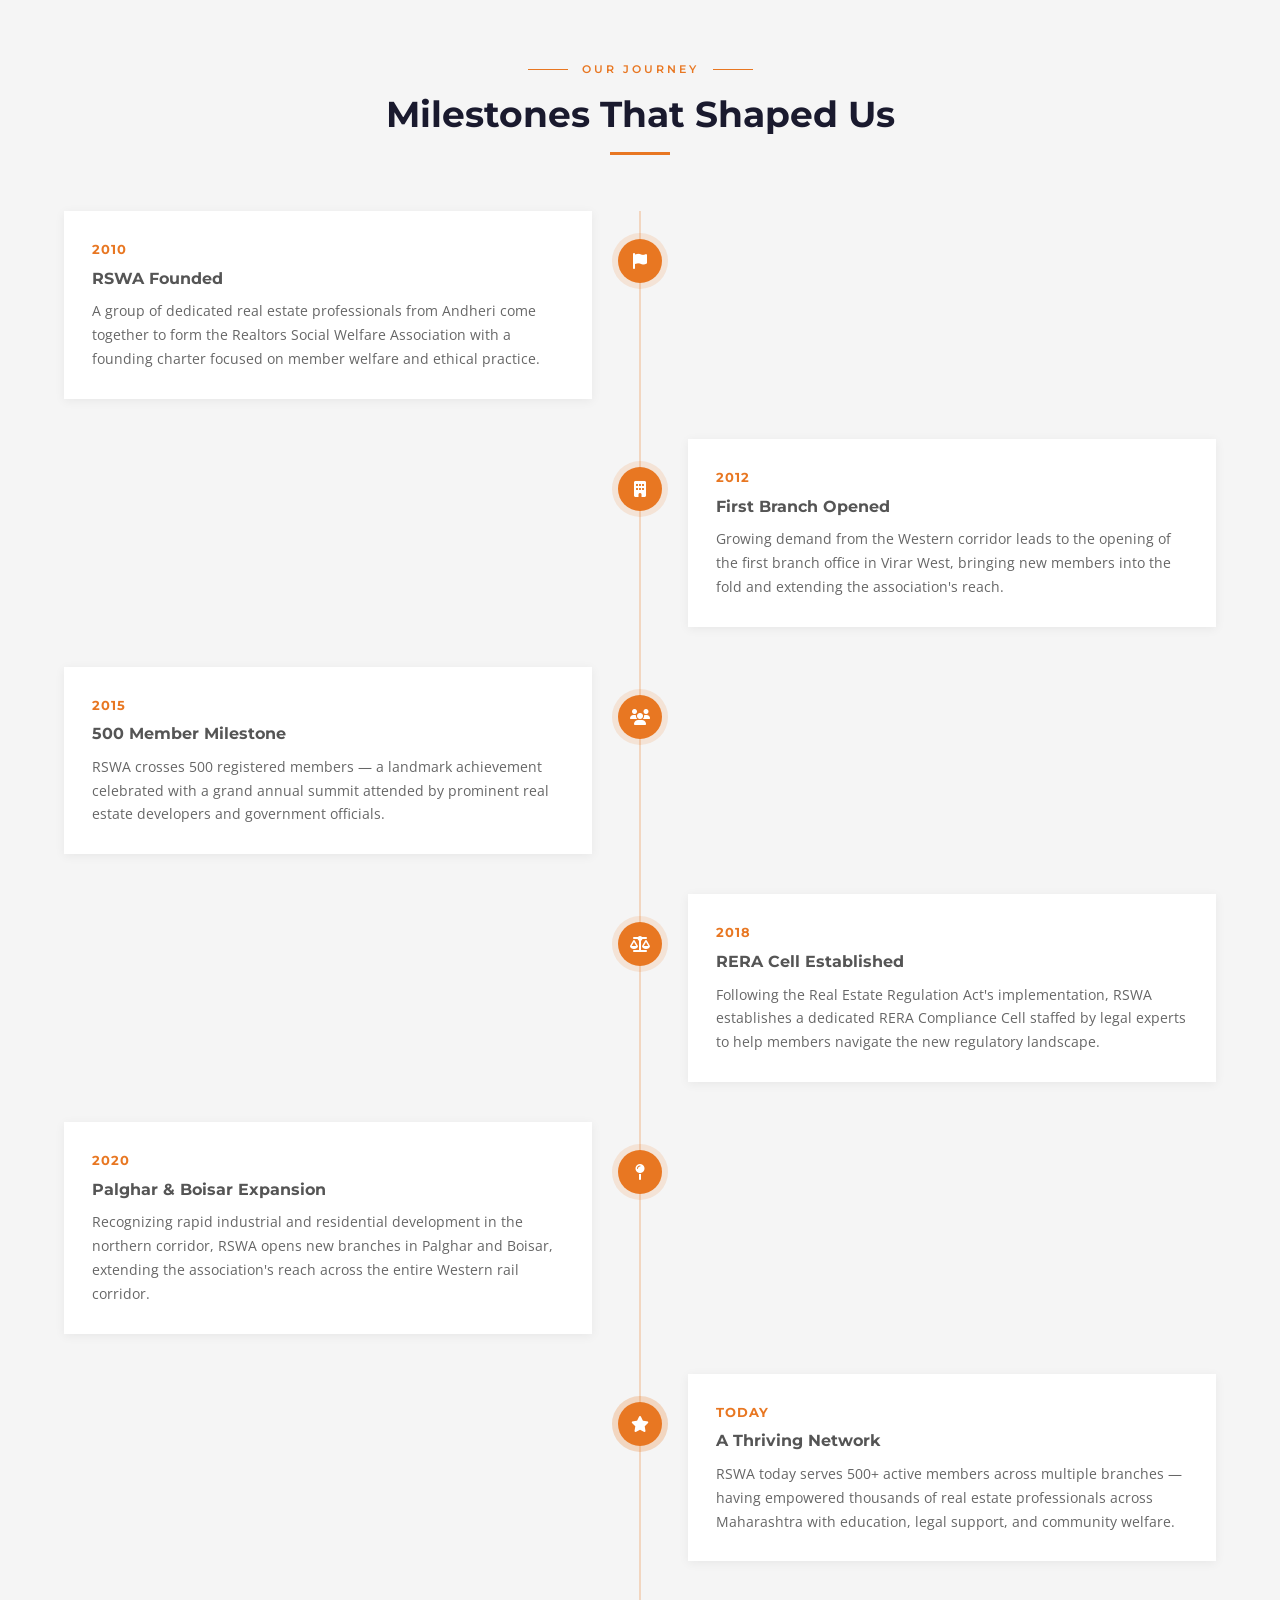
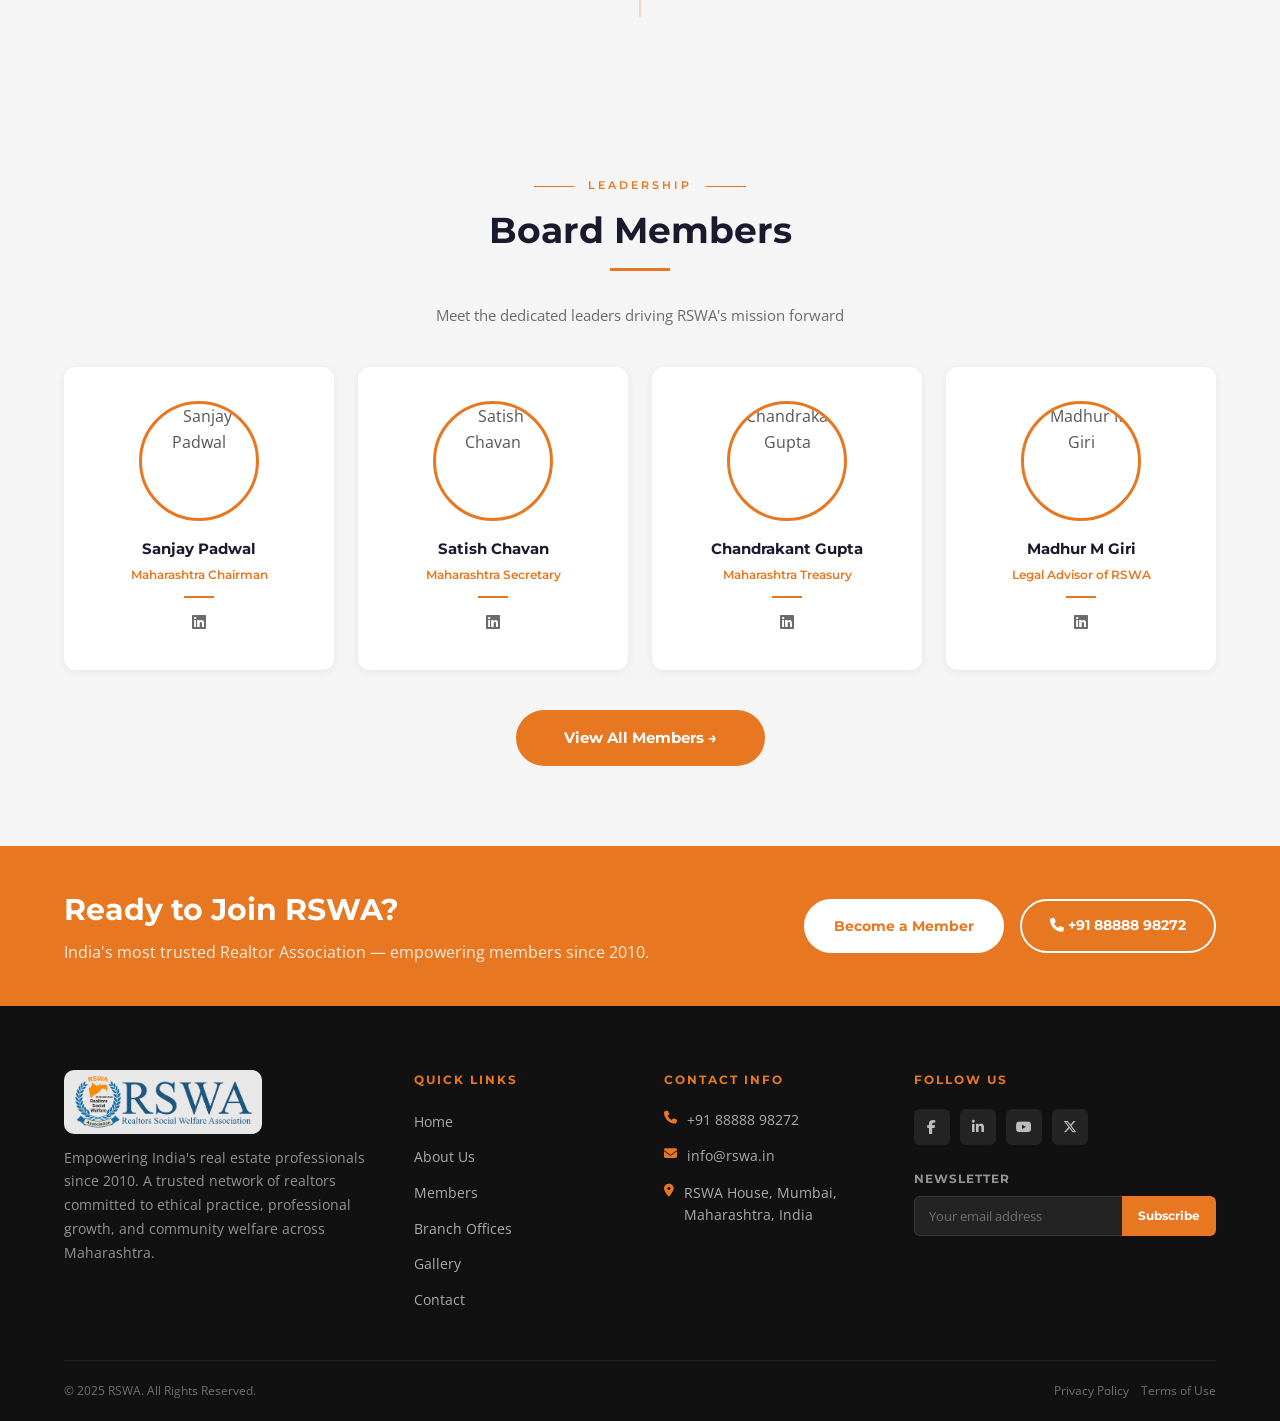
==== commit eba50953: "Redesign: full site rebuild with new pages, assets, and floating social sidebar - Replaced all old p" ====
--- a/about.html
+++ b/about.html
@@ -3,296 +3,353 @@
 <head>
   <meta charset="UTF-8" />
   <meta name="viewport" content="width=device-width, initial-scale=1.0" />
-  <title>About RSWA — Our Story, Mission &amp; Leadership</title>
-  <meta name="description" content="Learn about RSWA's founding story, mission, vision, core values, and the leadership team driving real estate welfare across Mumbai to Boisar." />
-  <link rel="stylesheet" href="https://cdnjs.cloudflare.com/ajax/libs/font-awesome/6.5.0/css/all.min.css" />
+  <meta name="description" content="About RSWA — Realtors Social Welfare Association. Learn our story, mission, vision, core values, and meet our leadership board." />
+  <title>About Us — RSWA | Realtors Social Welfare Association</title>
+
+  <!-- Google Fonts -->
+  <link rel="preconnect" href="https://fonts.googleapis.com" />
+  <link rel="preconnect" href="https://fonts.gstatic.com" crossorigin />
+  <link href="https://fonts.googleapis.com/css2?family=Montserrat:wght@400;600;700&family=Open+Sans:wght@400;600&display=swap" rel="stylesheet" />
+
+  <!-- Font Awesome 6.5.0 -->
+  <link rel="stylesheet" href="https://cdnjs.cloudflare.com/ajax/libs/font-awesome/6.5.0/css/all.min.css" integrity="sha512-Avb2QiuDEEvB4bZJYdft2mNjVShBftLdPG8FJ0V7irTLQ8Uo0qcPxh4Plh7eqjn08uE9EFT3YFSQiGv4BERg==" crossorigin="anonymous" referrerpolicy="no-referrer" />
+
+  <!-- Stylesheet -->
   <link rel="stylesheet" href="css/style.css" />
 </head>
 <body>
 
-  <!-- ===================== HEADER / NAVBAR ===================== -->
-  <header id="header" class="navbar" role="banner">
-    <div class="container navbar-container">
-      <!-- Logo -->
-      <a href="index.html" class="navbar-logo" aria-label="RSWA Home">
-        <img src="logo.png" alt="RSWA Logo" class="navbar-logo-img" />
+  <!-- ============================================================
+       TOP BAR
+       ============================================================ -->
+  <div class="top-bar">
+    <div class="container">
+
+      <div class="top-bar-left">
+        <a href="tel:+918888898272">
+          <i class="fa-solid fa-phone"></i>
+          +91 88888 98272
+        </a>
+        <a href="mailto:info@rswa.in">
+          <i class="fa-solid fa-envelope"></i>
+          info@rswa.in
+        </a>
+      </div>
+
+      <div class="top-bar-center">
+        <span class="iso-badge">
+          <i class="fa-solid fa-certificate"></i>
+          Registered Maharashtra/2000/16/Thane
+        </span>
+      </div>
+
+      <div class="top-bar-right">
+        <a href="#" aria-label="Facebook"><i class="fa-brands fa-facebook-f"></i></a>
+        <a href="#" aria-label="LinkedIn"><i class="fa-brands fa-linkedin-in"></i></a>
+        <a href="#" aria-label="YouTube"><i class="fa-brands fa-youtube"></i></a>
+        <a href="#" aria-label="Twitter"><i class="fa-brands fa-x-twitter"></i></a>
+      </div>
+
+    </div>
+  </div>
+
+  <!-- ============================================================
+       NAVBAR
+       ============================================================ -->
+  <nav class="navbar" id="navbar" aria-label="Main navigation">
+    <div class="container">
+
+      <a href="index.html" class="nav-brand">
+        <img
+          src="asset/RSWA-logo.png"
+          alt="RSWA Logo"
+          class="nav-logo"
+          onerror="this.style.display='none'"
+        />
       </a>
 
-      <!-- Desktop Navigation -->
-      <nav class="navbar-menu" role="navigation" aria-label="Main navigation">
-        <a href="index.html" class="navbar-link">Home</a>
-        <a href="about.html" class="navbar-link">About</a>
-        
-        <!-- Members Dropdown -->
-        <div class="navbar-dropdown">
-          <a href="members.html" class="navbar-link navbar-dropdown-toggle">
-            Members 
-            <span class="dropdown-icon"><i class="fa fa-chevron-down"></i></span>
-          </a>
-          <ul class="navbar-dropdown-menu">
-            <li><a class="navbar-dropdown-item" href="members.html">All Members</a></li>
-            <li><a class="navbar-dropdown-item" href="branch-members.html">Branch Members</a></li>
-            <li><a class="navbar-dropdown-item" href="member-profile.html">Member Profile</a></li>
-          </ul>
-        </div>
-
-        <!-- Branches Dropdown -->
-        <div class="navbar-dropdown">
-          <a href="location.html" class="navbar-link navbar-dropdown-toggle">
-            Branches 
-            <span class="dropdown-icon"><i class="fa fa-chevron-down"></i></span>
-          </a>
-          <ul class="navbar-dropdown-menu">
-            <li><a class="navbar-dropdown-item" href="location.html">Mumbai HQ</a></li>
-            <li><a class="navbar-dropdown-item" href="location.html">Virar Branch</a></li>
-            <li><a class="navbar-dropdown-item" href="location.html">Palghar Branch</a></li>
-            <li><a class="navbar-dropdown-item" href="location.html">Boisar Branch</a></li>
-          </ul>
-        </div>
-
-        <a href="events.html" class="navbar-link">Events</a>
-        <a href="contact.html" class="navbar-link">Contact</a>
-      </nav>
-
-      <!-- CTA Button -->
-      <a href="contact.html" class="btn btn-accent btn-sm navbar-cta" aria-label="Join RSWA">Join RSWA</a>
-
-      <!-- Mobile Menu Toggle -->
-      <button class="navbar-mobile-toggle" id="mobileToggle" aria-label="Toggle mobile menu" aria-expanded="false" aria-controls="mobile-menu">
-        <span class="hamburger-line"></span>
-        <span class="hamburger-line"></span>
-        <span class="hamburger-line"></span>
+      <div class="nav-links" role="list">
+        <a href="index.html" class="nav-link" role="listitem">Home</a>
+        <a href="about.html" class="nav-link active" role="listitem">About</a>
+        <a href="membership.html" class="nav-link" role="listitem">Members</a>
+        <a href="branch.html" class="nav-link" role="listitem">Branch</a>
+        <a href="media.html" class="nav-link" role="listitem">Gallery</a>
+        <a href="contact.html" class="nav-link" role="listitem">Contact</a>
+      </div>
+
+      <a href="membership.html" class="btn-join">JOIN NOW</a>
+
+      <button class="hamburger" id="hamburger" aria-label="Open navigation menu" aria-expanded="false">
+        <span></span>
+        <span></span>
+        <span></span>
       </button>
-    </div>
-  </header>
-
-  <!-- Mobile Navigation Menu -->
-  <nav id="mobile-menu" class="navbar-mobile-menu" role="navigation" aria-label="Mobile navigation">
-    <div class="mobile-menu-inner">
-      <a href="index.html" class="mobile-menu-link">Home</a>
-      <a href="about.html" class="mobile-menu-link">About</a>
-      
-      <!-- Mobile Members Dropdown -->
-      <div class="mobile-menu-item">
-        <button class="mobile-menu-link mobile-menu-dropdown-toggle" data-target="mobile-members">
-          Members 
-          <span class="dropdown-icon"><i class="fa fa-chevron-down"></i></span>
-        </button>
-        <div id="mobile-members" class="mobile-menu-submenu">
-          <a href="members.html" class="mobile-menu-sublink">All Members</a>
-          <a href="branch-members.html" class="mobile-menu-sublink">Branch Members</a>
-          <a href="member-profile.html" class="mobile-menu-sublink">Member Profile</a>
-        </div>
-      </div>
-
-      <!-- Mobile Branches Dropdown -->
-      <div class="mobile-menu-item">
-        <button class="mobile-menu-link mobile-menu-dropdown-toggle" data-target="mobile-branches">
-          Branches 
-          <span class="dropdown-icon"><i class="fa fa-chevron-down"></i></span>
-        </button>
-        <div id="mobile-branches" class="mobile-menu-submenu">
-          <a href="location.html" class="mobile-menu-sublink">Mumbai HQ</a>
-          <a href="location.html" class="mobile-menu-sublink">Virar Branch</a>
-          <a href="location.html" class="mobile-menu-sublink">Palghar Branch</a>
-          <a href="location.html" class="mobile-menu-sublink">Boisar Branch</a>
-        </div>
-      </div>
-
-      <a href="events.html" class="mobile-menu-link">Events</a>
-      <a href="contact.html" class="mobile-menu-link">Contact</a>
-
-      <!-- Mobile CTA -->
-      <div class="mobile-menu-cta">
-        <a href="contact.html" class="btn btn-accent btn-block">Join RSWA</a>
-      </div>
+
     </div>
   </nav>
 
+  <!-- ============================================================
+       MOBILE DRAWER
+       ============================================================ -->
+  <div class="drawer-overlay" id="drawerOverlay" aria-hidden="true"></div>
+
+  <nav class="mobile-drawer" id="mobileDrawer" aria-label="Mobile navigation">
+    <button class="drawer-close" id="drawerClose" aria-label="Close navigation menu">
+      <i class="fa-solid fa-xmark"></i>
+    </button>
+
+    <div class="drawer-links">
+      <a href="index.html">Home</a>
+      <a href="about.html" class="active">About</a>
+      <a href="membership.html">Members</a>
+      <a href="branch.html">Branch</a>
+      <a href="media.html">Gallery</a>
+      <a href="contact.html">Contact</a>
+    </div>
+
+    <a href="membership.html" class="drawer-join">JOIN NOW</a>
+  </nav>
+
+  <!-- ============================================================
+       PAGE HERO
+       ============================================================ -->
+  <section class="page-hero" aria-label="About page hero">
+    <div class="container">
+      <p class="page-hero-label">Who We Are</p>
+      <h1 class="page-hero-title">About RSWA</h1>
+      <div class="page-hero-divider"></div>
+      <p class="page-hero-subtitle">The story, mission, and people behind Maharashtra's most trusted real estate association.</p>
+      <nav class="breadcrumb" aria-label="Breadcrumb">
+        <a href="index.html">Home</a>
+        <span class="breadcrumb-sep"><i class="fa-solid fa-chevron-right"></i></span>
+        <span class="breadcrumb-current">About Us</span>
+      </nav>
+    </div>
+  </section>
+
   <main>
 
-    <!-- ===================== PAGE HERO ===================== -->
-    <section class="page-hero">
-      <div class="container page-hero-content">
-        <span class="page-hero-tag">Our Identity</span>
-        <h1 class="page-hero-title">About RSWA</h1>
-        <p class="page-hero-subtitle">The story, mission, and people behind the Western corridor's most trusted real estate association.</p>
-        <nav class="breadcrumb" aria-label="Breadcrumb">
-          <a href="index.html">Home</a>
-          <span class="breadcrumb-sep"><i class="fa fa-chevron-right fa-xs"></i></span>
-          <span class="breadcrumb-current">About</span>
-        </nav>
-      </div>
-    </section>
-
-    <!-- ===================== OUR STORY ===================== -->
-    <section class="section" style="background:var(--white);">
+    <!-- ============================================================
+         ABOUT US
+         ============================================================ -->
+    <section class="about-section" id="about" aria-label="About RSWA">
       <div class="container">
+
+        <p class="section-label">OUR STORY</p>
+        <h2 class="section-heading">About Us</h2>
+        <div class="orange-line"></div>
+
         <div class="about-grid">
-          <!-- Text Left -->
-          <div class="about-content reveal reveal-left">
-            <span class="section-tag">Our Origin</span>
-            <h2 class="section-title">The RSWA Story</h2>
-            <p>In 2010, a group of 18 dedicated real estate professionals from Andheri came together with a single shared vision: to create a platform where channel partners, builders, and consultants could work with dignity, legal protection, and mutual support.</p>
-            <p>What began as a small informal collective rapidly grew into a formal registered association as more professionals recognized the need for a unified voice in dealings with developers, regulators, and financial institutions.</p>
-            <p>Today, RSWA represents over 350 members across 4 branches spanning the entire Western rail corridor — from Mumbai to Boisar — and continues to be the region's most respected real estate welfare body.</p>
-            <div class="about-features mt-24">
+
+          <div class="about-text fade-in">
+            <p>
+              Real Estate is the center of India's growing economy today. There is abundance of opportunities and Realtors play a very important role in making sure that the deals go through without much hassle.
+            </p>
+            <p>
+              Time has come for India to be globally leading in terms of Real Estate and an Organized way of working can help us achieve that.
+            </p>
+            <p>
+              Real Estate in general goes through a cycle of processes till the time a deal is closed. Realtors have to take care of clients with wide range of expectations and fulfill their requirement. Being professional and following a process oriented work flow can help us close the deals.
+            </p>
+            <p>
+              REALTORS SOCIAL WELFARE ASSOCIATION (RSWA) was formed to provide realtors a platform to perform their operation in a process oriented manner and grow their business.
+            </p>
+
+            <div class="about-features">
               <div class="about-feature">
-                <div class="about-feature-icon"><i class="fa fa-check"></i></div>
+                <div class="about-feature-icon"><i class="fa-solid fa-check"></i></div>
                 <div class="about-feature-text">
                   <strong>Registered Association</strong>
-                  <span>Formally registered under the Societies Registration Act with full legal recognition.</span>
+                  <span>Formally registered under Maharashtra Societies Registration Act, Reg. No. Maharashtra/2000/16/Thane.</span>
                 </div>
               </div>
               <div class="about-feature">
-                <div class="about-feature-icon"><i class="fa fa-check"></i></div>
+                <div class="about-feature-icon"><i class="fa-solid fa-check"></i></div>
                 <div class="about-feature-text">
-                  <strong>RERA Cell Since 2018</strong>
-                  <span>Dedicated RERA compliance cell established to protect members after the Act's implementation.</span>
+                  <strong>RERA Compliance Cell</strong>
+                  <span>Dedicated RERA cell established to protect members and ensure compliance with real estate regulations.</span>
                 </div>
               </div>
               <div class="about-feature">
-                <div class="about-feature-icon"><i class="fa fa-check"></i></div>
+                <div class="about-feature-icon"><i class="fa-solid fa-check"></i></div>
                 <div class="about-feature-text">
                   <strong>Democratic Governance</strong>
-                  <span>Elected leadership renewed every two years through transparent democratic elections.</span>
+                  <span>Elected leadership renewed periodically through transparent democratic elections.</span>
                 </div>
               </div>
             </div>
           </div>
-          <!-- Image Right -->
-          <div class="about-image-wrap reveal reveal-right">
-            <div class="img-skeleton img-zoom" style="border-radius:12px;">
+
+          <div class="fade-in">
+            <div class="about-image-wrap">
               <img
-                src="https://picsum.photos/seed/rswa-building1/800/600"
-                alt="RSWA headquarters building"
-                class="about-image"
+                src="asset/RSWA-logo.png"
+                alt="RSWA — Realtors Social Welfare Association"
+                style="border-radius: 12px; background: #f5f5f5; padding: 24px; object-fit: contain; height: 380px; width: 100%;"
+                onerror="this.src='https://picsum.photos/seed/rswa-assoc/800/600'; this.style.padding='0'; this.style.height='auto';"
                 loading="lazy"
               />
-            </div>
-            <div class="about-badge">
-              <span class="about-badge-num">2010</span>
-              <div class="about-badge-text">Year Founded</div>
-            </div>
-          </div>
+              <div class="iso-card">
+                <i class="fa-solid fa-certificate"></i>
+                <div class="iso-card-text">
+                  <p class="iso-title">ISO 9001:2015</p>
+                  <p class="iso-sub">Quality Certified</p>
+                </div>
+              </div>
+            </div>
+          </div>
+
         </div>
       </div>
     </section>
 
-    <!-- ===================== MISSION & VISION ===================== -->
-    <section class="section section-light" id="mission">
+    <!-- ============================================================
+         VISION & MISSION
+         ============================================================ -->
+    <section class="vm-section" id="vision-mission" aria-label="Vision and Mission">
       <div class="container">
-        <div class="section-header centered reveal">
-          <span class="section-tag">Purpose &amp; Direction</span>
-          <h2 class="section-title">Our Mission &amp; Vision</h2>
-        </div>
-        <div style="display:grid;grid-template-columns:1fr 1fr;gap:28px;margin-top:48px;" class="stagger-children">
-          <div class="reveal" style="background:var(--primary);border-radius:16px;padding:48px 40px;color:white;">
-            <div style="width:56px;height:56px;border-radius:12px;background:rgba(255,255,255,0.15);display:flex;align-items:center;justify-content:center;font-size:1.4rem;margin-bottom:24px;">
-              <i class="fa fa-bullseye"></i>
-            </div>
-            <span style="font-size:0.78rem;font-weight:600;letter-spacing:0.1em;text-transform:uppercase;color:var(--accent);font-family:var(--font-heading);display:block;margin-bottom:10px;">Our Mission</span>
-            <h3 style="font-family:var(--font-heading);font-size:1.4rem;font-weight:700;color:white;margin-bottom:16px;">Empowering Every Realtor</h3>
-            <p style="color:rgba(255,255,255,0.8);line-height:1.8;font-size:0.95rem;">To be the unwavering support system for real estate professionals across the Western corridor — protecting their rights, enhancing their capabilities, and fostering an ethical, transparent, and cooperative industry environment where every member can achieve their professional and personal goals.</p>
-          </div>
-          <div class="reveal" style="background:var(--primary-dark);border-radius:16px;padding:48px 40px;color:white;">
-            <div style="width:56px;height:56px;border-radius:12px;background:rgba(255,255,255,0.12);display:flex;align-items:center;justify-content:center;font-size:1.4rem;margin-bottom:24px;">
-              <i class="fa fa-eye"></i>
-            </div>
-            <span style="font-size:0.78rem;font-weight:600;letter-spacing:0.1em;text-transform:uppercase;color:var(--accent);font-family:var(--font-heading);display:block;margin-bottom:10px;">Our Vision</span>
-            <h3 style="font-family:var(--font-heading);font-size:1.4rem;font-weight:700;color:white;margin-bottom:16px;">A Thriving Industry Ecosystem</h3>
-            <p style="color:rgba(255,255,255,0.8);line-height:1.8;font-size:0.95rem;">To build a fully organized, professional, and self-regulating real estate industry in the Mumbai–Boisar corridor where channel partners and consultants are valued, legally protected, and recognized as essential contributors to India's housing mission and economic development.</p>
-          </div>
+
+        <p class="section-label">OUR CORE PURPOSE</p>
+        <h2 class="section-heading">Our Vision &amp; Mission</h2>
+        <div class="orange-line"></div>
+
+        <div class="vm-grid">
+
+          <div class="vm-card fade-in">
+            <div class="vm-icon" aria-hidden="true">
+              <i class="fa-solid fa-eye"></i>
+            </div>
+            <h3 class="vm-heading">OUR VISION</h3>
+            <div class="vm-line"></div>
+            <p class="vm-text">
+              To be India's most trusted and respected realtor association — a beacon of professional integrity, innovation, and social responsibility. We envision a real estate industry where every practitioner operates with transparency, buyers and sellers transact with confidence, and RSWA members lead the transformation of Maharashtra's property landscape through ethical standards and collaborative excellence.
+            </p>
+          </div>
+
+          <div class="vm-card fade-in">
+            <div class="vm-icon" aria-hidden="true">
+              <i class="fa-solid fa-bullseye"></i>
+            </div>
+            <h3 class="vm-heading">OUR MISSION</h3>
+            <div class="vm-line"></div>
+            <p class="vm-text">
+              To provide realtors a platform to perform their operations in a process-oriented manner and grow their business. We empower real estate professionals through comprehensive education, robust welfare programs, and meaningful networking — fostering a community where every member can succeed and contribute to a stronger, more credible real estate ecosystem across Maharashtra.
+            </p>
+          </div>
+
         </div>
       </div>
     </section>
 
-    <!-- ===================== CORE VALUES ===================== -->
-    <section class="section" style="background:var(--white);" id="values">
+    <!-- ============================================================
+         CORE VALUES
+         ============================================================ -->
+    <section class="values-section" id="values" aria-label="Core Values">
       <div class="container">
-        <div class="section-header centered reveal">
-          <span class="section-tag">What We Stand For</span>
-          <h2 class="section-title">Our Core Values</h2>
-          <p class="section-subtitle">These principles guide every decision we make and every service we provide to our members.</p>
-        </div>
-        <div class="benefits-grid stagger-children mt-32" style="margin-top:48px;">
-          <div class="benefit-card reveal">
-            <div class="benefit-icon"><i class="fa fa-handshake"></i></div>
-            <h3>Integrity</h3>
-            <p>We uphold honesty and transparency in all dealings — with members, developers, regulators, and the public. Trust is the foundation of everything we do.</p>
-          </div>
-          <div class="benefit-card reveal">
-            <div class="benefit-icon"><i class="fa fa-users"></i></div>
-            <h3>Solidarity</h3>
-            <p>We believe in the power of collective action. Every member's strength contributes to the whole, and we stand together in protecting the interests of our community.</p>
-          </div>
-          <div class="benefit-card reveal">
-            <div class="benefit-icon"><i class="fa fa-lightbulb"></i></div>
-            <h3>Excellence</h3>
-            <p>We continuously raise the bar through professional development, training programs, and adoption of best practices that keep our members ahead of the curve.</p>
-          </div>
-          <div class="benefit-card reveal">
-            <div class="benefit-icon"><i class="fa fa-scale-balanced"></i></div>
-            <h3>Fairness</h3>
-            <p>We ensure equitable treatment for all members regardless of seniority, geography, or background. Our mediation processes are impartial and principled.</p>
-          </div>
-          <div class="benefit-card reveal">
-            <div class="benefit-icon"><i class="fa fa-seedling"></i></div>
-            <h3>Growth</h3>
-            <p>We are committed to the professional and personal growth of every member through resources, mentorship, and opportunities that expand their capabilities.</p>
-          </div>
-          <div class="benefit-card reveal">
-            <div class="benefit-icon"><i class="fa fa-heart"></i></div>
-            <h3>Welfare</h3>
-            <p>Beyond professional support, we care deeply about the well-being of our members and their families — providing social welfare programs and community assistance.</p>
-          </div>
+
+        <p class="section-label">WHAT WE STAND FOR</p>
+        <h2 class="section-heading">Our Core Values</h2>
+        <div class="orange-line"></div>
+
+        <div class="values-grid">
+
+          <div class="value-card fade-in">
+            <div class="value-icon"><i class="fa-solid fa-handshake"></i></div>
+            <h3 class="value-heading">Integrity</h3>
+            <p class="value-text">We uphold honesty and transparency in all dealings — with members, developers, regulators, and the public. Trust is the foundation of everything we do.</p>
+          </div>
+
+          <div class="value-card fade-in">
+            <div class="value-icon"><i class="fa-solid fa-users"></i></div>
+            <h3 class="value-heading">Solidarity</h3>
+            <p class="value-text">We believe in the power of collective action. Every member's strength contributes to the whole, and we stand together in protecting the interests of our community.</p>
+          </div>
+
+          <div class="value-card fade-in">
+            <div class="value-icon"><i class="fa-solid fa-lightbulb"></i></div>
+            <h3 class="value-heading">Excellence</h3>
+            <p class="value-text">We continuously raise the bar through professional development, training programs, and best practices that keep our members ahead of the curve.</p>
+          </div>
+
+          <div class="value-card fade-in">
+            <div class="value-icon"><i class="fa-solid fa-scale-balanced"></i></div>
+            <h3 class="value-heading">Fairness</h3>
+            <p class="value-text">We ensure equitable treatment for all members regardless of seniority, geography, or background. Our mediation processes are impartial and principled.</p>
+          </div>
+
+          <div class="value-card fade-in">
+            <div class="value-icon"><i class="fa-solid fa-seedling"></i></div>
+            <h3 class="value-heading">Growth</h3>
+            <p class="value-text">We are committed to the professional and personal growth of every member through resources, mentorship, and opportunities that expand their capabilities.</p>
+          </div>
+
+          <div class="value-card fade-in">
+            <div class="value-icon"><i class="fa-solid fa-heart"></i></div>
+            <h3 class="value-heading">Welfare</h3>
+            <p class="value-text">Beyond professional support, we care deeply about the well-being of our members and their families — providing social welfare programs and community assistance.</p>
+          </div>
+
         </div>
       </div>
     </section>
 
-    <!-- ===================== TIMELINE ===================== -->
-    <section class="section section-light" id="history">
+    <!-- ============================================================
+         TIMELINE
+         ============================================================ -->
+    <section class="timeline-section" id="history" aria-label="Our Journey">
       <div class="container">
-        <div class="section-header centered reveal">
-          <span class="section-tag">Our Journey</span>
-          <h2 class="section-title">Milestones That Shaped Us</h2>
-          <p class="section-subtitle">From a small group of 18 professionals to a 350+ member network — every step of the RSWA journey.</p>
-        </div>
+
+        <p class="section-label">OUR JOURNEY</p>
+        <h2 class="section-heading">Milestones That Shaped Us</h2>
+        <div class="orange-line"></div>
 
         <div class="timeline">
-          <div class="timeline-item reveal">
+
+          <!-- 2010 — Left -->
+          <div class="timeline-item fade-in">
             <div class="timeline-content">
               <div class="timeline-year">2010</div>
               <h4 class="timeline-title">RSWA Founded</h4>
-              <p class="timeline-desc">18 real estate professionals from Andheri come together to form the Realtors Social Welfare Association with a founding charter focused on member welfare and ethical practice.</p>
-            </div>
-            <div class="timeline-dot"><i class="fa fa-flag"></i></div>
-            <div class="timeline-content" style="visibility:hidden;"></div>
-          </div>
-
-          <div class="timeline-item reveal">
-            <div class="timeline-content" style="visibility:hidden;"></div>
-            <div class="timeline-dot"><i class="fa fa-building"></i></div>
+              <p class="timeline-desc">A group of dedicated real estate professionals from Andheri come together to form the Realtors Social Welfare Association with a founding charter focused on member welfare and ethical practice.</p>
+            </div>
+            <div class="timeline-dot-wrap">
+              <div class="timeline-dot"><i class="fa-solid fa-flag"></i></div>
+            </div>
+            <div class="timeline-content hidden"></div>
+          </div>
+
+          <!-- 2012 — Right -->
+          <div class="timeline-item fade-in">
+            <div class="timeline-content hidden"></div>
+            <div class="timeline-dot-wrap">
+              <div class="timeline-dot"><i class="fa-solid fa-building"></i></div>
+            </div>
             <div class="timeline-content">
               <div class="timeline-year">2012</div>
-              <h4 class="timeline-title">First Branch — Virar</h4>
-              <p class="timeline-desc">Growing demand from the Western corridor leads to the opening of the first branch office in Virar West, bringing 40+ new members into the fold.</p>
-            </div>
-          </div>
-
-          <div class="timeline-item reveal">
+              <h4 class="timeline-title">First Branch Opened</h4>
+              <p class="timeline-desc">Growing demand from the Western corridor leads to the opening of the first branch office in Virar West, bringing new members into the fold and extending the association's reach.</p>
+            </div>
+          </div>
+
+          <!-- 2015 — Left -->
+          <div class="timeline-item fade-in">
             <div class="timeline-content">
               <div class="timeline-year">2015</div>
               <h4 class="timeline-title">500 Member Milestone</h4>
               <p class="timeline-desc">RSWA crosses 500 registered members — a landmark achievement celebrated with a grand annual summit attended by prominent real estate developers and government officials.</p>
             </div>
-            <div class="timeline-dot"><i class="fa fa-users"></i></div>
-            <div class="timeline-content" style="visibility:hidden;"></div>
-          </div>
-
-          <div class="timeline-item reveal">
-            <div class="timeline-content" style="visibility:hidden;"></div>
-            <div class="timeline-dot"><i class="fa fa-scale-balanced"></i></div>
+            <div class="timeline-dot-wrap">
+              <div class="timeline-dot"><i class="fa-solid fa-users"></i></div>
+            </div>
+            <div class="timeline-content hidden"></div>
+          </div>
+
+          <!-- 2018 — Right -->
+          <div class="timeline-item fade-in">
+            <div class="timeline-content hidden"></div>
+            <div class="timeline-dot-wrap">
+              <div class="timeline-dot"><i class="fa-solid fa-scale-balanced"></i></div>
+            </div>
             <div class="timeline-content">
               <div class="timeline-year">2018</div>
               <h4 class="timeline-title">RERA Cell Established</h4>
@@ -300,324 +357,230 @@
             </div>
           </div>
 
-          <div class="timeline-item reveal">
+          <!-- 2020 — Left -->
+          <div class="timeline-item fade-in">
             <div class="timeline-content">
               <div class="timeline-year">2020</div>
-              <h4 class="timeline-title">Boisar Branch Opens</h4>
-              <p class="timeline-desc">Recognizing Boisar's rapid industrial and residential development, RSWA opens its fourth branch in the MIDC area, extending the association's reach to the far northern corridor.</p>
-            </div>
-            <div class="timeline-dot"><i class="fa fa-map-pin"></i></div>
-            <div class="timeline-content" style="visibility:hidden;"></div>
-          </div>
-
-          <div class="timeline-item reveal">
-            <div class="timeline-content" style="visibility:hidden;"></div>
-            <div class="timeline-dot" style="background:var(--accent);box-shadow:0 0 0 4px rgba(232,130,28,0.2);"><i class="fa fa-star"></i></div>
+              <h4 class="timeline-title">Palghar &amp; Boisar Expansion</h4>
+              <p class="timeline-desc">Recognizing rapid industrial and residential development in the northern corridor, RSWA opens new branches in Palghar and Boisar, extending the association's reach across the entire Western rail corridor.</p>
+            </div>
+            <div class="timeline-dot-wrap">
+              <div class="timeline-dot"><i class="fa-solid fa-map-pin"></i></div>
+            </div>
+            <div class="timeline-content hidden"></div>
+          </div>
+
+          <!-- Present — Right -->
+          <div class="timeline-item fade-in">
+            <div class="timeline-content hidden"></div>
+            <div class="timeline-dot-wrap">
+              <div class="timeline-dot" style="background: var(--orange); box-shadow: 0 0 0 6px rgba(232,119,34,0.25);">
+                <i class="fa-solid fa-star"></i>
+              </div>
+            </div>
             <div class="timeline-content">
-              <div class="timeline-year">2024</div>
-              <h4 class="timeline-title">Present Day</h4>
-              <p class="timeline-desc">RSWA today serves 350+ active members across 4 branches, having facilitated over &#8377;500 Crores in property transactions and served 10,000+ families across the Western corridor.</p>
-            </div>
-          </div>
+              <div class="timeline-year">TODAY</div>
+              <h4 class="timeline-title">A Thriving Network</h4>
+              <p class="timeline-desc">RSWA today serves 500+ active members across multiple branches — having empowered thousands of real estate professionals across Maharashtra with education, legal support, and community welfare.</p>
+            </div>
+          </div>
+
         </div>
       </div>
     </section>
 
-    <!-- ===================== FULL LEADERSHIP ===================== -->
-    <section class="section" style="background:var(--white);" id="leadership">
+    <!-- ============================================================
+         BOARD MEMBERS
+         ============================================================ -->
+    <section class="board-section" id="board" style="padding-top: 80px;" aria-label="Board Members">
       <div class="container">
-        <div class="section-header centered reveal">
-          <span class="section-tag">Elected Leadership</span>
-          <h2 class="section-title">Our Executive Committee</h2>
-          <p class="section-subtitle">Elected by members, serving members — our leadership team brings together expertise from across the Western corridor.</p>
-        </div>
-
-        <div class="members-grid stagger-children" style="margin-top:48px;">
-          <div class="member-card reveal">
-            <div class="member-card-img-wrap img-zoom"><div class="img-skeleton" style="height:200px;">
-              <img src="https://picsum.photos/seed/rswa-person1/400/400" alt="Rajesh Sharma" class="member-card-img" loading="lazy" /></div>
-            </div>
-            <div class="member-card-body">
-              <h3 class="member-name">Rajesh Sharma</h3>
-              <p class="member-role">President</p>
-              <div class="member-info"><span class="badge badge-primary">Channel Partner</span><span class="badge badge-muted">Mumbai</span></div>
-            </div>
-            <div class="member-card-footer">
-              <span class="member-location"><i class="fa fa-map-pin"></i> Mumbai HQ</span>
-              <div class="member-social">
-                <a href="#" class="member-social-btn" aria-label="LinkedIn"><i class="fab fa-linkedin-in"></i></a>
-              </div>
-            </div>
-          </div>
-
-          <div class="member-card reveal">
-            <div class="member-card-img-wrap img-zoom"><div class="img-skeleton" style="height:200px;">
-              <img src="https://picsum.photos/seed/rswa-person2/400/400" alt="Priya Patel" class="member-card-img" loading="lazy" /></div>
-            </div>
-            <div class="member-card-body">
-              <h3 class="member-name">Priya Patel</h3>
-              <p class="member-role">Vice President</p>
-              <div class="member-info"><span class="badge badge-primary">Property Consultant</span><span class="badge badge-muted">Virar</span></div>
-            </div>
-            <div class="member-card-footer">
-              <span class="member-location"><i class="fa fa-map-pin"></i> Virar Branch</span>
-              <div class="member-social"><a href="#" class="member-social-btn" aria-label="LinkedIn"><i class="fab fa-linkedin-in"></i></a></div>
-            </div>
-          </div>
-
-          <div class="member-card reveal">
-            <div class="member-card-img-wrap img-zoom"><div class="img-skeleton" style="height:200px;">
-              <img src="https://picsum.photos/seed/rswa-person3/400/400" alt="Amit Desai" class="member-card-img" loading="lazy" /></div>
-            </div>
-            <div class="member-card-body">
-              <h3 class="member-name">Amit Desai</h3>
-              <p class="member-role">General Secretary</p>
-              <div class="member-info"><span class="badge badge-primary">Builder</span><span class="badge badge-muted">Palghar</span></div>
-            </div>
-            <div class="member-card-footer">
-              <span class="member-location"><i class="fa fa-map-pin"></i> Palghar Branch</span>
-              <div class="member-social"><a href="#" class="member-social-btn" aria-label="LinkedIn"><i class="fab fa-linkedin-in"></i></a></div>
-            </div>
-          </div>
-
-          <div class="member-card reveal">
-            <div class="member-card-img-wrap img-zoom"><div class="img-skeleton" style="height:200px;">
-              <img src="https://picsum.photos/seed/rswa-person4/400/400" alt="Sneha Mehta" class="member-card-img" loading="lazy" /></div>
-            </div>
-            <div class="member-card-body">
-              <h3 class="member-name">Sneha Mehta</h3>
-              <p class="member-role">Treasurer</p>
-              <div class="member-info"><span class="badge badge-primary">Channel Partner</span><span class="badge badge-muted">Boisar</span></div>
-            </div>
-            <div class="member-card-footer">
-              <span class="member-location"><i class="fa fa-map-pin"></i> Boisar Branch</span>
-              <div class="member-social"><a href="#" class="member-social-btn" aria-label="LinkedIn"><i class="fab fa-linkedin-in"></i></a></div>
-            </div>
-          </div>
-
-          <div class="member-card reveal">
-            <div class="member-card-img-wrap img-zoom"><div class="img-skeleton" style="height:200px;">
-              <img src="https://picsum.photos/seed/rswa-person8/400/400" alt="Vikram Joshi" class="member-card-img" loading="lazy" /></div>
-            </div>
-            <div class="member-card-body">
-              <h3 class="member-name">Vikram Joshi</h3>
-              <p class="member-role">Joint Secretary</p>
-              <div class="member-info"><span class="badge badge-primary">Real Estate Advisor</span><span class="badge badge-muted">Mumbai</span></div>
-            </div>
-            <div class="member-card-footer">
-              <span class="member-location"><i class="fa fa-map-pin"></i> Mumbai HQ</span>
-              <div class="member-social"><a href="#" class="member-social-btn" aria-label="LinkedIn"><i class="fab fa-linkedin-in"></i></a></div>
-            </div>
-          </div>
-
-          <div class="member-card reveal">
-            <div class="member-card-img-wrap img-zoom"><div class="img-skeleton" style="height:200px;">
-              <img src="https://picsum.photos/seed/rswa-person9/400/400" alt="Kavita Nair" class="member-card-img" loading="lazy" /></div>
-            </div>
-            <div class="member-card-body">
-              <h3 class="member-name">Kavita Nair</h3>
-              <p class="member-role">Executive Member</p>
-              <div class="member-info"><span class="badge badge-primary">Property Consultant</span><span class="badge badge-muted">Virar</span></div>
-            </div>
-            <div class="member-card-footer">
-              <span class="member-location"><i class="fa fa-map-pin"></i> Virar Branch</span>
-              <div class="member-social"><a href="#" class="member-social-btn" aria-label="LinkedIn"><i class="fab fa-linkedin-in"></i></a></div>
-            </div>
-          </div>
-        </div>
+
+        <div class="board-inner-header fade-in">
+          <p class="section-label">LEADERSHIP</p>
+          <h2 class="section-heading">Board Members</h2>
+          <div class="orange-line"></div>
+          <p class="board-subtitle">Meet the dedicated leaders driving RSWA's mission forward</p>
+        </div>
+
+        <div class="board-grid">
+
+          <div class="member-card fade-in">
+            <img
+              class="member-photo"
+              src="https://picsum.photos/seed/rswa-sanjay/300/300"
+              alt="Sanjay Padwal"
+              width="120"
+              height="120"
+              loading="lazy"
+            />
+            <h3 class="member-name">Sanjay Padwal</h3>
+            <p class="member-title">Maharashtra Chairman</p>
+            <div class="member-divider"></div>
+            <a href="#" class="member-linkedin" aria-label="Sanjay Padwal on LinkedIn">
+              <i class="fa-brands fa-linkedin"></i>
+            </a>
+          </div>
+
+          <div class="member-card fade-in">
+            <img
+              class="member-photo"
+              src="https://picsum.photos/seed/rswa-satish/300/300"
+              alt="Satish Chavan"
+              width="120"
+              height="120"
+              loading="lazy"
+            />
+            <h3 class="member-name">Satish Chavan</h3>
+            <p class="member-title">Maharashtra Secretary</p>
+            <div class="member-divider"></div>
+            <a href="#" class="member-linkedin" aria-label="Satish Chavan on LinkedIn">
+              <i class="fa-brands fa-linkedin"></i>
+            </a>
+          </div>
+
+          <div class="member-card fade-in">
+            <img
+              class="member-photo"
+              src="https://picsum.photos/seed/rswa-chandrakant/300/300"
+              alt="Chandrakant Gupta"
+              width="120"
+              height="120"
+              loading="lazy"
+            />
+            <h3 class="member-name">Chandrakant Gupta</h3>
+            <p class="member-title">Maharashtra Treasury</p>
+            <div class="member-divider"></div>
+            <a href="#" class="member-linkedin" aria-label="Chandrakant Gupta on LinkedIn">
+              <i class="fa-brands fa-linkedin"></i>
+            </a>
+          </div>
+
+          <div class="member-card fade-in">
+            <img
+              class="member-photo"
+              src="https://picsum.photos/seed/rswa-madhur/300/300"
+              alt="Madhur M Giri"
+              width="120"
+              height="120"
+              loading="lazy"
+            />
+            <h3 class="member-name">Madhur M Giri</h3>
+            <p class="member-title">Legal Advisor of RSWA</p>
+            <div class="member-divider"></div>
+            <a href="#" class="member-linkedin" aria-label="Madhur M Giri on LinkedIn">
+              <i class="fa-brands fa-linkedin"></i>
+            </a>
+          </div>
+
+        </div>
+
+        <div class="board-cta fade-in">
+          <a href="membership.html" class="btn-board-cta">View All Members &rarr;</a>
+        </div>
+
       </div>
     </section>
 
-    <!-- ===================== STATS ROW ===================== -->
-    <div class="stats-section">
+    <!-- ============================================================
+         CTA STRIP
+         ============================================================ -->
+    <div class="cta-strip" aria-label="Call to action">
       <div class="container">
-        <div class="stats-grid">
-          <div class="stat-item reveal">
-            <span class="stat-number"><span data-target="350" data-suffix="+">350+</span></span>
-            <span class="stat-label">Active Members</span>
-          </div>
-          <div class="stat-item reveal">
-            <span class="stat-number"><span data-target="4">4</span></span>
-            <span class="stat-label">Branch Offices</span>
-          </div>
-          <div class="stat-item reveal">
-            <span class="stat-number"><span data-target="14" data-suffix="+">14+</span></span>
-            <span class="stat-label">Years in Service</span>
-          </div>
-          <div class="stat-item reveal">
-            <span class="stat-number"><span data-target="10000" data-suffix="+">10,000+</span></span>
-            <span class="stat-label">Families Served</span>
-          </div>
-        </div>
+
+        <div class="cta-left">
+          <h2>Ready to Join RSWA?</h2>
+          <p>India's most trusted Realtor Association &mdash; empowering members since 2010.</p>
+        </div>
+
+        <div class="cta-right">
+          <a href="membership.html" class="btn-cta-white">Become a Member</a>
+          <a href="tel:+918888898272" class="btn-cta-outline-white">
+            <i class="fa-solid fa-phone"></i>
+            +91 88888 98272
+          </a>
+        </div>
+
       </div>
     </div>
 
-    <!-- ===================== PARTNERS ===================== -->
-    <section class="partners-section">
-      <div class="container">
-        <p class="partners-label">Associated &amp; Recognized By</p>
-        <div class="partners-grid">
-          <div class="partner-logo">NAR India</div>
-          <div class="partner-logo">CREDAI</div>
-          <div class="partner-logo">MahaRERA</div>
-          <div class="partner-logo">NAREDCO</div>
-          <div class="partner-logo">MCHI</div>
-          <div class="partner-logo">FICCI Real Estate</div>
-        </div>
-      </div>
-    </section>
-
-    <!-- ===================== CTA ===================== -->
-    <section class="cta-section section">
-      <div class="container">
-        <div class="cta-content reveal">
-          <span class="section-tag" style="color:rgba(255,255,255,0.85);">Be Part of the Story</span>
-          <h2 class="cta-title">Write the Next Chapter with Us</h2>
-          <p class="cta-text">RSWA is always growing. Join a community that fights for your rights, builds your skills, and celebrates your success.</p>
-          <div class="cta-actions">
-            <a href="contact.html" class="btn btn-white btn-lg"><i class="fa fa-user-plus"></i> Apply for Membership</a>
-            <a href="contact.html" class="btn btn-outline-white btn-lg">Get in Touch</a>
-          </div>
-        </div>
-      </div>
-    </section>
-
   </main>
 
-  <!-- ===================== FOOTER ===================== -->
-  <footer class="footer">
-    <div class="footer-top">
-      <div>
-        <a href="index.html" class="logo footer-logo">
-          <div class="logo-icon">R</div>
-          <div class="logo-text"><span class="logo-name">RSWA</span><span class="logo-tagline">Realtors Social Welfare Association</span></div>
-        </a>
-        <p class="footer-brand-desc">Empowering real estate professionals across the Western corridor since 2010.</p>
-        <div class="footer-social">
-          <a href="#" class="social-btn" aria-label="Facebook"><i class="fab fa-facebook-f"></i></a>
-          <a href="#" class="social-btn" aria-label="Twitter"><i class="fab fa-twitter"></i></a>
-          <a href="#" class="social-btn" aria-label="Instagram"><i class="fab fa-instagram"></i></a>
-          <a href="#" class="social-btn" aria-label="LinkedIn"><i class="fab fa-linkedin-in"></i></a>
-        </div>
-      </div>
-      <div class="footer-nav">
-        <h4>Quick Links</h4>
-        <ul>
-          <li><a href="index.html"><i class="fa fa-angle-right"></i> Home</a></li>
-          <li><a href="about.html"><i class="fa fa-angle-right"></i> About RSWA</a></li>
-          <li><a href="members.html"><i class="fa fa-angle-right"></i> Our Members</a></li>
-          <li><a href="events.html"><i class="fa fa-angle-right"></i> Events</a></li>
-          <li><a href="contact.html"><i class="fa fa-angle-right"></i> Contact</a></li>
-        </ul>
-      </div>
-      <div class="footer-nav">
-        <h4>Branches</h4>
-        <ul>
-          <li><a href="location.html"><i class="fa fa-angle-right"></i> Mumbai HQ</a></li>
-          <li><a href="location.html"><i class="fa fa-angle-right"></i> Virar Branch</a></li>
-          <li><a href="location.html"><i class="fa fa-angle-right"></i> Palghar Branch</a></li>
-          <li><a href="location.html"><i class="fa fa-angle-right"></i> Boisar Branch</a></li>
-        </ul>
-      </div>
-      <div class="footer-nav">
-        <h4>Contact</h4>
-        <div class="footer-contact-item"><i class="fa fa-map-pin"></i><span>301 Sahyog House, Andheri West, Mumbai &ndash; 400058</span></div>
-        <div class="footer-contact-item"><i class="fa fa-phone"></i><span>+91 98765 43210</span></div>
-        <div class="footer-contact-item"><i class="fa fa-envelope"></i><span>info@rswa.org.in</span></div>
-      </div>
-    </div>
-    <div class="footer-bottom">
-      <p class="footer-copy">&copy; 2024 RSWA &mdash; Realtors Social Welfare Association. All rights reserved.</p>
-      <div class="footer-bottom-links">
-        <a href="#">Privacy Policy</a>
-        <a href="#">Terms of Use</a>
-      </div>
+  <!-- ============================================================
+       FOOTER
+       ============================================================ -->
+  <footer class="footer" aria-label="Site footer">
+    <div class="container">
+
+      <div class="footer-grid">
+
+        <div class="footer-brand">
+          <img src="asset/RSWA-logo.png" alt="RSWA Logo" style="height:64px;width:auto;object-fit:contain;margin-bottom:12px;" onerror="this.style.display='none'" />
+          <p>Empowering India's real estate professionals since 2010. A trusted network of realtors committed to ethical practice, professional growth, and community welfare across Maharashtra.</p>
+        </div>
+
+        <div>
+          <h3 class="footer-heading">Quick Links</h3>
+          <ul class="footer-links">
+            <li><a href="index.html">Home</a></li>
+            <li><a href="about.html">About Us</a></li>
+            <li><a href="membership.html">Members</a></li>
+            <li><a href="branch.html">Branch Offices</a></li>
+            <li><a href="media.html">Gallery</a></li>
+            <li><a href="contact.html">Contact</a></li>
+          </ul>
+        </div>
+
+        <div>
+          <h3 class="footer-heading">Contact Info</h3>
+          <div class="footer-contact-item">
+            <i class="fa-solid fa-phone"></i>
+            <span>+91 88888 98272</span>
+          </div>
+          <div class="footer-contact-item">
+            <i class="fa-solid fa-envelope"></i>
+            <span>info@rswa.in</span>
+          </div>
+          <div class="footer-contact-item">
+            <i class="fa-solid fa-location-dot"></i>
+            <span>RSWA House, Mumbai,<br>Maharashtra, India</span>
+          </div>
+        </div>
+
+        <div>
+          <h3 class="footer-heading">Follow Us</h3>
+          <div class="footer-social">
+            <a href="#" class="social-btn" aria-label="Facebook"><i class="fa-brands fa-facebook-f"></i></a>
+            <a href="#" class="social-btn" aria-label="LinkedIn"><i class="fa-brands fa-linkedin-in"></i></a>
+            <a href="#" class="social-btn" aria-label="YouTube"><i class="fa-brands fa-youtube"></i></a>
+            <a href="#" class="social-btn" aria-label="Twitter"><i class="fa-brands fa-x-twitter"></i></a>
+          </div>
+          <p class="newsletter-label">Newsletter</p>
+          <form class="newsletter-form" onsubmit="return false;" aria-label="Newsletter subscription">
+            <input
+              type="email"
+              class="newsletter-input"
+              placeholder="Your email address"
+              aria-label="Email for newsletter"
+              autocomplete="email"
+            />
+            <button type="submit" class="newsletter-btn">Subscribe</button>
+          </form>
+        </div>
+
+      </div>
+
+      <div class="footer-bottom">
+        <p>&copy; 2025 RSWA. All Rights Reserved.</p>
+        <div class="footer-bottom-right">
+          <a href="#">Privacy Policy</a>
+          <a href="#">Terms of Use</a>
+        </div>
+      </div>
+
     </div>
   </footer>
 
-  <button id="backToTop" aria-label="Back to top"><i class="fa fa-arrow-up"></i></button>
-
-  <!-- ===================== JOIN RSWA MODAL ===================== -->
-  <div id="joinModal" class="join-modal" aria-hidden="true" aria-labelledby="joinModalTitle">
-    <div class="join-modal-overlay"></div>
-    <div class="join-modal-content">
-      <button class="join-modal-close" id="joinModalClose" aria-label="Close modal">
-        <i class="fa fa-times"></i>
-      </button>
-
-      <div class="join-modal-header">
-        <h2 id="joinModalTitle" class="join-modal-title">Join RSWA</h2>
-        <p class="join-modal-subtitle">Become part of India's most trusted real estate network</p>
-      </div>
-
-      <div class="join-modal-body">
-        <div class="contact-form">
-          <form action="#" method="POST" novalidate>
-            <div class="form-row">
-              <div class="form-group">
-                <label class="form-label" for="modalFirstName">First Name <span style="color:var(--accent);">*</span></label>
-                <input type="text" id="modalFirstName" name="firstName" class="form-control" placeholder="Rajesh" required />
-              </div>
-              <div class="form-group">
-                <label class="form-label" for="modalLastName">Last Name <span style="color:var(--accent);">*</span></label>
-                <input type="text" id="modalLastName" name="lastName" class="form-control" placeholder="Sharma" required />
-              </div>
-            </div>
-
-            <div class="form-row">
-              <div class="form-group">
-                <label class="form-label" for="modalEmail">Email Address <span style="color:var(--accent);">*</span></label>
-                <input type="email" id="modalEmail" name="email" class="form-control" placeholder="rajesh@example.com" required />
-              </div>
-              <div class="form-group">
-                <label class="form-label" for="modalPhone">Phone Number</label>
-                <input type="tel" id="modalPhone" name="phone" class="form-control" placeholder="+91 98765 43210" />
-              </div>
-            </div>
-
-            <div class="form-group">
-              <label class="form-label" for="modalBranch">Nearest Branch</label>
-              <select id="modalBranch" name="branch" class="form-control">
-                <option value="" disabled selected>Select a branch</option>
-                <option value="mumbai">Mumbai HQ</option>
-                <option value="virar">Virar Branch</option>
-                <option value="palghar">Palghar Branch</option>
-                <option value="boisar">Boisar Branch</option>
-              </select>
-            </div>
-
-            <div class="form-group">
-              <label class="form-label" for="modalSubject">Subject</label>
-              <select id="modalSubject" name="subject" class="form-control">
-                <option value="" disabled selected>What is your inquiry about?</option>
-                <option value="membership">Membership Application</option>
-                <option value="rera">RERA Support</option>
-                <option value="legal">Legal Assistance</option>
-                <option value="events">Events &amp; Programs</option>
-                <option value="dispute">Dispute Resolution</option>
-                <option value="other">General Inquiry</option>
-              </select>
-            </div>
-
-            <div class="form-group">
-              <label class="form-label" for="modalMessage">Your Message <span style="color:var(--accent);">*</span></label>
-              <textarea id="modalMessage" name="message" class="form-control" placeholder="Tell us how we can help you..." required></textarea>
-            </div>
-
-            <div style="display:flex;align-items:center;gap:10px;margin-bottom:20px;">
-              <input type="checkbox" id="modalConsent" name="consent" style="width:16px;height:16px;accent-color:var(--primary);flex-shrink:0;" />
-              <label for="modalConsent" style="font-size:0.83rem;color:var(--text-muted);line-height:1.5;">I agree to RSWA's <a href="#" style="color:var(--primary);">Privacy Policy</a> and consent to being contacted regarding my inquiry.</label>
-            </div>
-
-            <button type="submit" class="btn btn-accent w-full btn-lg" style="width:100%;justify-content:center;">
-              <i class="fa fa-paper-plane"></i> Send Message
-            </button>
-          </form>
-        </div>
-      </div>
-    </div>
-  </div>
-
   <script src="js/main.js"></script>
+
 </body>
 </html>
--- a/css/style.css
+++ b/css/style.css
@@ -1,60 +1,26 @@
 /* ============================================================
    RSWA — Realtors Social Welfare Association
-   Design System Stylesheet
-   ============================================================ */
-
-/* ---- Google Fonts ---- */
-@import url('https://fonts.googleapis.com/css2?family=Outfit:wght@400;500;600;700;800&family=Inter:wght@300;400;500;600&display=swap');
-
-/* ============================================================
-   1. CSS CUSTOM PROPERTIES
+   Main Stylesheet
+   ============================================================ */
+
+/* ============================================================
+   CSS CUSTOM PROPERTIES
    ============================================================ */
 :root {
-  /* Brand Colors — Original Blue + Orange */
-  --primary:        #1A5276;
-  --primary-dark:   #0D2F44;
-  --primary-light:  #2471A3;
-  --primary-pale:   #EAF2FB;
-  --accent:         #E8821C;
-  --accent-dark:    #C46A12;
-  --accent-glow:    rgba(232, 130, 28, 0.15);
-  --dark:           #1C2833;
-  --text:           #2E4053;
-  --text-muted:     #6B7280;
-  --white:          #FFFFFF;
-  --light-bg:       #F8F9FA;
-  --light-bg-2:     #F0F4F8;
-  --border:         #DDE2E8;
-
-  /* Typography */
-  --font-heading:   'Outfit', sans-serif;
-  --font-body:      'Inter', sans-serif;
-
-  /* Spacing */
-  --section-py:     100px;
-  --container-max:  1200px;
-  --container-px:   24px;
-
-  /* Shadows */
-  --shadow-sm:      0 1px 4px rgba(0,0,0,0.07);
-  --shadow-md:      0 4px 20px rgba(0,0,0,0.1);
-  --shadow-lg:      0 8px 36px rgba(0,0,0,0.13);
-  --shadow-xl:      0 16px 52px rgba(0,0,0,0.16);
-
-  /* Transitions */
-  --transition:     0.3s cubic-bezier(0.4, 0, 0.2, 1);
-  --transition-slow: 0.5s cubic-bezier(0.4, 0, 0.2, 1);
-
-  /* Border Radius */
-  --radius-sm:      8px;
-  --radius-md:      12px;
-  --radius-lg:      16px;
-  --radius-xl:      20px;
-  --radius-full:    100px;
-}
-
-/* ============================================================
-   2. RESET & BASE
+  --orange: #E87722;
+  --orange-dark: #C45F00;
+  --navy: #1A1A2E;
+  --white: #FFFFFF;
+  --light-grey: #F5F5F5;
+  --medium-grey: #6B6B6B;
+  --body-text: #555555;
+  --shadow-sm: 0 2px 10px rgba(0, 0, 0, 0.06);
+  --shadow-md: 0 4px 20px rgba(0, 0, 0, 0.08);
+  --shadow-lg: 0 8px 30px rgba(0, 0, 0, 0.07);
+}
+
+/* ============================================================
+   RESET & BASE
    ============================================================ */
 *,
 *::before,
@@ -66,3702 +32,2048 @@
 
 html {
   scroll-behavior: smooth;
+}
+
+body {
+  font-family: 'Open Sans', sans-serif;
   font-size: 16px;
-  -webkit-text-size-adjust: 100%;
-}
-
-body {
-  font-family: var(--font-body);
-  font-size: 0.95rem;
-  font-weight: 400;
-  color: var(--text);
+  color: var(--body-text);
   background-color: var(--white);
-  line-height: 1.65;
+  line-height: 1.6;
   -webkit-font-smoothing: antialiased;
-  -moz-osx-font-smoothing: grayscale;
-  overflow-x: hidden;
 }
 
 img {
   max-width: 100%;
-  height: auto;
   display: block;
 }
 
 a {
+  text-decoration: none;
   color: inherit;
-  text-decoration: none;
-  transition: color var(--transition);
-}
-
-ul, ol {
+}
+
+ul {
   list-style: none;
 }
 
 button {
-  font-family: var(--font-body);
   cursor: pointer;
-}
-
-input, textarea, select {
-  font-family: var(--font-body);
-}
-
-/* ============================================================
-   3. LAYOUT UTILITIES
+  font-family: inherit;
+}
+
+/* ============================================================
+   CONTAINER
    ============================================================ */
 .container {
+  max-width: 1200px;
+  margin: 0 auto;
+  padding: 0 24px;
   width: 100%;
-  max-width: var(--container-max);
-  margin-left: auto;
-  margin-right: auto;
-  padding-left: var(--container-px);
-  padding-right: var(--container-px);
-}
-
-.section {
-  padding-top: var(--section-py);
-  padding-bottom: var(--section-py);
-}
-
-.section-light {
-  background-color: var(--light-bg);
-}
-
-.section-dark {
-  background-color: var(--primary-dark);
+}
+
+/* ============================================================
+   SECTION BASE
+   ============================================================ */
+section {
+  padding: 80px 0;
+}
+
+/* ============================================================
+   REUSABLE COMPONENTS
+   ============================================================ */
+.section-label {
+  font-family: 'Montserrat', sans-serif;
+  font-size: 11px;
+  font-weight: 600;
+  letter-spacing: 3px;
+  text-transform: uppercase;
+  color: var(--orange);
+  text-align: center;
+  display: flex;
+  align-items: center;
+  justify-content: center;
+  gap: 14px;
+  margin-bottom: 14px;
+}
+
+.section-label::before,
+.section-label::after {
+  content: '';
+  display: block;
+  width: 40px;
+  height: 1px;
+  background-color: var(--orange);
+  flex-shrink: 0;
+}
+
+.section-heading {
+  font-family: 'Montserrat', sans-serif;
+  font-size: 36px;
+  font-weight: 700;
+  color: var(--navy);
+  text-align: center;
+  line-height: 1.2;
+  margin-bottom: 16px;
+}
+
+.section-heading.left {
+  text-align: left;
+}
+
+.orange-line {
+  width: 60px;
+  height: 3px;
+  background-color: var(--orange);
+  margin: 0 auto 32px;
+}
+
+.orange-line.left {
+  margin-left: 0;
+}
+
+/* ============================================================
+   BUTTONS
+   ============================================================ */
+.btn-primary {
+  display: inline-block;
+  background-color: var(--orange);
   color: var(--white);
-}
-
-.section-header {
-  margin-bottom: 52px;
-}
-
-.section-header.centered {
-  text-align: center;
-}
-
-.section-header.centered .section-subtitle {
-  margin-left: auto;
-  margin-right: auto;
-}
-
-/* ============================================================
-   4. TYPOGRAPHY
-   ============================================================ */
-.section-tag {
+  font-family: 'Montserrat', sans-serif;
+  font-size: 14px;
+  font-weight: 600;
+  padding: 14px 28px;
+  border-radius: 50px;
+  border: 2px solid var(--orange);
+  transition: background-color 0.25s ease, transform 0.25s ease, box-shadow 0.25s ease;
+  white-space: nowrap;
+}
+
+.btn-primary:hover {
+  background-color: var(--orange-dark);
+  border-color: var(--orange-dark);
+  transform: translateY(-2px);
+  box-shadow: 0 6px 20px rgba(232, 119, 34, 0.35);
+}
+
+.btn-outline {
   display: inline-block;
-  font-size: 0.78rem;
-  font-weight: 600;
-  font-family: var(--font-heading);
-  letter-spacing: 0.1em;
-  text-transform: uppercase;
-  color: var(--accent);
-  margin-bottom: 10px;
-}
-
-.section-title {
-  font-family: var(--font-heading);
-  font-size: 2rem;
-  font-weight: 700;
-  color: var(--dark);
-  line-height: 1.2;
-  margin-bottom: 14px;
-}
-
-.section-dark .section-title {
-  color: var(--white);
-}
-
-.section-subtitle {
-  font-family: var(--font-body);
-  font-size: 1rem;
-  color: var(--text-muted);
-  line-height: 1.7;
-  max-width: 560px;
-}
-
-.section-dark .section-subtitle {
-  color: rgba(255,255,255,0.7);
-}
-
-h1, h2, h3, h4, h5, h6 {
-  font-family: var(--font-heading);
-  line-height: 1.25;
-}
-
-/* ============================================================
-   5. BUTTONS
-   ============================================================ */
-.btn {
-  display: inline-flex;
-  align-items: center;
-  justify-content: center;
-  gap: 8px;
-  padding: 12px 28px;
-  border-radius: var(--radius-sm);
-  font-family: var(--font-heading);
-  font-size: 0.9rem;
-  font-weight: 600;
-  border: 2px solid transparent;
-  cursor: pointer;
-  transition: all var(--transition);
-  white-space: nowrap;
-  text-decoration: none;
-  line-height: 1;
-}
-
-.btn:focus-visible {
-  outline: 3px solid var(--accent);
-  outline-offset: 2px;
-}
-
-.btn-primary {
-  background-color: var(--primary);
-  color: var(--white);
-  border-color: var(--primary);
-}
-
-.btn-primary:hover {
-  background-color: var(--primary-dark);
-  border-color: var(--primary-dark);
-  color: var(--white);
-}
-
-.btn-accent {
-  background-color: var(--accent);
-  color: var(--white);
-  border-color: var(--accent);
-}
-
-.btn-accent:hover {
-  background-color: var(--accent-dark);
-  border-color: var(--accent-dark);
-  color: var(--white);
-}
-
-.btn-outline {
-  background-color: transparent;
-  color: var(--primary);
-  border-color: var(--primary);
-}
-
-.btn-outline:hover {
-  background-color: var(--primary);
-  color: var(--white);
-}
-
-.btn-outline-white {
   background-color: transparent;
   color: var(--white);
-  border-color: rgba(255,255,255,0.7);
-}
-
-.btn-outline-white:hover {
+  font-family: 'Montserrat', sans-serif;
+  font-size: 14px;
+  font-weight: 600;
+  padding: 14px 28px;
+  border-radius: 50px;
+  border: 2px solid var(--white);
+  transition: background-color 0.25s ease, color 0.25s ease, transform 0.25s ease;
+  white-space: nowrap;
+}
+
+.btn-outline:hover {
   background-color: var(--white);
-  color: var(--primary);
-  border-color: var(--white);
-}
-
-.btn-white {
-  background-color: var(--white);
-  color: var(--primary);
-  border-color: var(--white);
-}
-
-.btn-white:hover {
-  background-color: var(--light-bg);
-  color: var(--primary-dark);
-}
-
-.btn-lg {
-  padding: 14px 36px;
-  font-size: 1rem;
-}
-
-.btn-sm {
-  padding: 8px 20px;
-  font-size: 0.82rem;
-}
-
-/* ============================================================
-   6. BADGES
-   ============================================================ */
-.badge {
-  display: inline-block;
-  padding: 5px 12px;
-  border-radius: var(--radius-full);
-  font-size: 0.78rem;
-  font-weight: 600;
-  font-family: var(--font-heading);
-  letter-spacing: 0.02em;
-  line-height: 1;
-}
-
-.badge-primary {
-  background-color: var(--primary-pale);
-  color: var(--primary);
-}
-
-.badge-accent {
-  background-color: rgba(232, 130, 28, 0.12);
-  color: var(--accent);
-}
-
-.badge-success {
-  background-color: rgba(16, 185, 129, 0.12);
-  color: #059669;
-}
-
-.badge-muted {
-  background-color: var(--light-bg-2);
-  color: var(--text-muted);
-}
-
-/* ============================================================
-   7. NAVBAR (PREMIUM DESIGN)
-   ============================================================ */
-
-/* Main Navbar Container */
+  color: var(--navy);
+  transform: translateY(-2px);
+}
+
+/* ============================================================
+   ANIMATIONS
+   ============================================================ */
+.fade-in {
+  opacity: 0;
+  transform: translateY(30px);
+  transition: opacity 0.6s ease, transform 0.6s ease;
+}
+
+.fade-in.visible {
+  opacity: 1;
+  transform: translateY(0);
+}
+
+/* ============================================================
+   TOP BAR
+   ============================================================ */
+.top-bar {
+  background-color: var(--navy);
+  height: 40px;
+  display: flex;
+  align-items: center;
+}
+
+.top-bar .container {
+  display: flex;
+  align-items: center;
+  justify-content: space-between;
+  width: 100%;
+}
+
+.top-bar-left {
+  display: flex;
+  align-items: center;
+  gap: 24px;
+}
+
+.top-bar-left a {
+  font-size: 12px;
+  color: rgba(255, 255, 255, 0.85);
+  letter-spacing: 0.5px;
+  display: flex;
+  align-items: center;
+  gap: 6px;
+  transition: color 0.2s ease;
+}
+
+.top-bar-left a:hover {
+  color: var(--orange);
+}
+
+.top-bar-left a i {
+  color: var(--orange);
+  font-size: 10px;
+}
+
+.top-bar-center {
+  font-size: 11px;
+  color: rgba(255, 255, 255, 0.75);
+  font-family: 'Montserrat', sans-serif;
+  letter-spacing: 0.5px;
+}
+
+.iso-badge {
+  display: flex;
+  align-items: center;
+  gap: 6px;
+}
+
+.top-bar-right {
+  display: flex;
+  align-items: center;
+  gap: 12px;
+}
+
+.top-bar-right a {
+  font-size: 13px;
+  color: rgba(255, 255, 255, 0.70);
+  transition: color 0.2s ease;
+}
+
+.top-bar-right a:hover {
+  color: var(--orange);
+}
+
+/* ============================================================
+   NAVBAR
+   ============================================================ */
 .navbar {
   position: sticky;
   top: 0;
-  left: 0;
-  right: 0;
   z-index: 1000;
-  background-color: rgba(255, 255, 255, 0.88);
-  backdrop-filter: blur(12px);
-  -webkit-backdrop-filter: blur(12px);
-  box-shadow: 0 2px 8px rgba(0, 0, 0, 0.04);
-  border-bottom: 1px solid rgba(221, 226, 232, 0.4);
-  transition: all var(--transition);
-}
-
-.navbar:has(#mobileToggle:checked),
+  background-color: var(--white);
+  border-bottom: 2px solid var(--orange);
+  box-shadow: var(--shadow-sm);
+  transition: box-shadow 0.3s ease;
+}
+
 .navbar.scrolled {
-  background-color: rgba(255, 255, 255, 0.96);
-  box-shadow: 0 4px 16px rgba(0, 0, 0, 0.08);
-  border-bottom: 1px solid rgba(221, 226, 232, 0.5);
-}
-
-.navbar-container {
+  box-shadow: 0 4px 20px rgba(0, 0, 0, 0.12);
+}
+
+.navbar .container {
   display: flex;
   align-items: center;
   justify-content: space-between;
-  height: 72px;
-  gap: 28px;
-}
-
-/* ---- Logo ---- */
-.navbar-logo {
-  display: flex;
-  align-items: center;
+  height: 70px;
+}
+
+.nav-brand {
+  display: flex;
+  align-items: center;
+  gap: 12px;
   text-decoration: none;
-  flex-shrink: 0;
-  transition: all var(--transition);
-}
-
-.navbar-logo:hover .navbar-logo-img {
-  transform: scale(1.04);
-  filter: drop-shadow(0 2px 8px rgba(26, 82, 118, 0.15));
-}
-
-.navbar-logo-img {
-  max-height: 48px;
+}
+
+.nav-logo {
+  height: 60px;
   width: auto;
-  display: block;
-  transition: all 0.4s cubic-bezier(0.34, 1.56, 0.64, 1);
-}
-
-/* ---- Desktop Navigation Menu ---- */
-.navbar-menu {
-  display: flex;
-  align-items: center;
-  gap: 6px;
-  flex: 1;
-  max-width: 600px;
-}
-
-.navbar-link {
-  display: inline-flex;
-  align-items: center;
-  gap: 6px;
-  font-family: var(--font-body);
-  font-size: 0.92rem;
-  font-weight: 500;
+}
+
+.nav-brand-text {
+  display: flex;
+  flex-direction: column;
+}
+
+.brand-name {
+  font-family: 'Montserrat', sans-serif;
+  font-size: 18px;
+  font-weight: 700;
+  color: var(--navy);
+  line-height: 1.2;
+}
+
+.brand-subtitle {
+  font-size: 10px;
+  color: var(--medium-grey);
   letter-spacing: 0.3px;
-  color: var(--primary);
-  padding: 8px 16px;
-  border-radius: var(--radius-sm);
-  transition: all var(--transition);
+}
+
+.nav-links {
+  display: flex;
+  align-items: center;
+  gap: 4px;
+}
+
+.nav-link {
+  font-family: 'Montserrat', sans-serif;
+  font-size: 14px;
+  font-weight: 600;
+  color: var(--navy);
+  padding: 8px 12px;
+  position: relative;
+  transition: color 0.2s ease;
   white-space: nowrap;
-  position: relative;
-  text-decoration: none;
-}
-
-.navbar-link::before {
-  content: '';
-  position: absolute;
-  bottom: 6px;
-  left: 16px;
-  right: 16px;
-  height: 2px;
-  background: linear-gradient(90deg, var(--accent), var(--accent-dark));
-  border-radius: 2px;
-  opacity: 0;
-  transform: scaleX(0);
-  transform-origin: left;
-  transition: all var(--transition);
-}
-
-.navbar-link:hover {
-  color: var(--accent);
-  background-color: rgba(232, 130, 28, 0.06);
-}
-
-.navbar-link:hover::before {
-  opacity: 1;
-  transform: scaleX(1);
-}
-
-.dropdown-icon {
-  display: inline-flex;
-  align-items: center;
-  justify-content: center;
-  font-size: 0.7rem;
-  transition: transform 0.4s cubic-bezier(0.34, 1.56, 0.64, 1);
-}
-
-/* ---- Dropdown Menus ---- */
-.navbar-dropdown {
-  position: relative;
-}
-
-.navbar-dropdown-toggle::after {
+}
+
+.nav-link::after {
   content: '';
   position: absolute;
   bottom: 0;
-  left: 0;
-  right: 0;
-  height: 0;
-  background-color: transparent;
-}
-
-.navbar-dropdown:hover .dropdown-icon {
-  transform: rotate(180deg) scale(1.1);
-  color: var(--accent);
-}
-
-.navbar-dropdown-menu {
-  position: absolute;
-  top: calc(100% + 12px);
-  left: 0;
-  background: rgba(255, 255, 255, 0.98);
-  backdrop-filter: blur(16px);
-  -webkit-backdrop-filter: blur(16px);
-  box-shadow: 0 12px 40px rgba(0, 0, 0, 0.12);
-  border-radius: var(--radius-lg);
-  padding: 10px;
-  min-width: 220px;
-  opacity: 0;
-  visibility: hidden;
-  transform: translateY(-12px);
-  transition: all var(--transition);
-  pointer-events: none;
-  z-index: 1001;
-  border: 1px solid rgba(221, 226, 232, 0.5);
-}
-
-.navbar-dropdown:hover .navbar-dropdown-menu {
-  opacity: 1;
-  visibility: visible;
-  transform: translateY(0);
-  pointer-events: all;
-}
-
-.navbar-dropdown-item {
-  display: block;
-  padding: 10px 14px;
-  font-family: var(--font-body);
-  font-size: 0.9rem;
-  font-weight: 500;
-  color: var(--text);
-  border-radius: var(--radius-sm);
-  transition: all var(--transition);
-  text-decoration: none;
-  position: relative;
-}
-
-.navbar-dropdown-item::before {
-  content: '';
-  position: absolute;
-  left: 0;
-  top: 50%;
-  transform: translateY(-50%);
-  width: 3px;
-  height: 0;
-  background: var(--accent);
-  border-radius: 3px;
-  transition: height var(--transition);
-}
-
-.navbar-dropdown-item:hover {
-  background-color: var(--primary-pale);
-  color: var(--primary);
-  padding-left: 18px;
-}
-
-.navbar-dropdown-item:hover::before {
-  height: 20px;
-}
-
-/* ---- CTA Button ---- */
-.navbar-cta {
-  flex-shrink: 0;
-  background: linear-gradient(135deg, var(--accent), var(--accent-dark));
-  box-shadow: 0 4px 16px rgba(232, 130, 28, 0.25);
-  position: relative;
-  overflow: hidden;
-  transition: all var(--transition);
-  font-weight: 600;
-  letter-spacing: 0.4px;
-}
-
-.navbar-cta::before {
-  content: '';
-  position: absolute;
-  top: 0;
-  left: -100%;
-  width: 100%;
-  height: 100%;
-  background: linear-gradient(90deg, transparent, rgba(255, 255, 255, 0.2), transparent);
-  transition: left 0.6s ease;
-}
-
-.navbar-cta:hover {
-  box-shadow: 0 6px 24px rgba(232, 130, 28, 0.35);
-  transform: translateY(-2px);
-  background: linear-gradient(135deg, var(--accent-dark), var(--accent));
-}
-
-.navbar-cta:hover::before {
-  left: 100%;
-}
-
-.navbar-cta:active {
-  transform: translateY(0);
-}
-
-/* ---- Mobile Hamburger Toggle ---- */
-.navbar-mobile-toggle {
+  left: 12px;
+  right: 12px;
+  height: 2px;
+  background-color: var(--orange);
+  transform: scaleX(0);
+  transition: transform 0.25s ease;
+}
+
+.nav-link:hover,
+.nav-link.active {
+  color: var(--orange);
+}
+
+.nav-link:hover::after,
+.nav-link.active::after {
+  transform: scaleX(1);
+}
+
+.btn-join {
+  background-color: var(--orange);
+  color: var(--white);
+  font-family: 'Montserrat', sans-serif;
+  font-size: 13px;
+  font-weight: 700;
+  padding: 10px 22px;
+  border-radius: 50px;
+  border: none;
+  margin-left: 8px;
+  transition: background-color 0.25s ease, transform 0.25s ease, box-shadow 0.25s ease;
+  white-space: nowrap;
+  display: inline-block;
+}
+
+.btn-join:hover {
+  background-color: var(--orange-dark);
+  transform: translateY(-1px);
+  box-shadow: 0 4px 14px rgba(232, 119, 34, 0.4);
+}
+
+.hamburger {
   display: none;
   flex-direction: column;
   gap: 5px;
-  width: 40px;
-  height: 40px;
-  align-items: center;
-  justify-content: center;
-  background-color: transparent;
+  background: none;
   border: none;
-  cursor: pointer;
-  padding: 6px;
-  border-radius: var(--radius-sm);
-  transition: all var(--transition);
-  flex-shrink: 0;
-}
-
-.navbar-mobile-toggle:hover {
-  background-color: rgba(26, 82, 118, 0.08);
-}
-
-.hamburger-line {
+  padding: 4px;
+}
+
+.hamburger span {
   display: block;
   width: 24px;
-  height: 2.5px;
-  background-color: var(--primary);
+  height: 2px;
+  background-color: var(--navy);
   border-radius: 2px;
-  transition: all 0.4s cubic-bezier(0.34, 1.56, 0.64, 1);
-  transform-origin: center;
-}
-
-#mobileToggle:checked ~ .navbar-mobile-menu {
-  transform: translateX(0);
-  box-shadow: -4px 0 16px rgba(0, 0, 0, 0.1);
-}
-
-#mobileToggle:checked + .navbar-mobile-toggle .hamburger-line:nth-child(1) {
-  transform: translateY(7px) rotate(45deg);
-}
-
-#mobileToggle:checked + .navbar-mobile-toggle .hamburger-line:nth-child(2) {
+  transition: background-color 0.2s ease;
+}
+
+/* ============================================================
+   MOBILE DRAWER
+   ============================================================ */
+.mobile-drawer {
+  position: fixed;
+  top: 0;
+  right: -100%;
+  width: 280px;
+  height: 100vh;
+  background-color: var(--white);
+  z-index: 2000;
+  padding: 24px;
+  box-shadow: -4px 0 30px rgba(0, 0, 0, 0.15);
+  transition: right 0.35s ease;
+  display: flex;
+  flex-direction: column;
+  overflow-y: auto;
+}
+
+.mobile-drawer.open {
+  right: 0;
+}
+
+.drawer-close {
+  align-self: flex-end;
+  background: none;
+  border: none;
+  font-size: 20px;
+  color: var(--navy);
+  cursor: pointer;
+  padding: 4px 8px;
+  margin-bottom: 24px;
+  line-height: 1;
+  transition: color 0.2s ease;
+}
+
+.drawer-close:hover {
+  color: var(--orange);
+}
+
+.drawer-links {
+  display: flex;
+  flex-direction: column;
+  gap: 4px;
+}
+
+.drawer-links a {
+  font-family: 'Montserrat', sans-serif;
+  font-size: 15px;
+  font-weight: 600;
+  color: var(--navy);
+  padding: 12px 16px;
+  border-radius: 8px;
+  transition: background-color 0.2s ease, color 0.2s ease;
+}
+
+.drawer-links a:hover,
+.drawer-links a.active {
+  background-color: var(--light-grey);
+  color: var(--orange);
+}
+
+.drawer-join {
+  margin-top: auto;
+  padding-top: 24px;
+  display: block;
+  background-color: var(--orange);
+  color: var(--white);
+  font-family: 'Montserrat', sans-serif;
+  font-size: 14px;
+  font-weight: 700;
+  padding: 14px;
+  border-radius: 50px;
+  text-align: center;
+  border: none;
+  transition: background-color 0.25s ease;
+}
+
+.drawer-join:hover {
+  background-color: var(--orange-dark);
+  color: var(--white);
+}
+
+.drawer-overlay {
+  position: fixed;
+  inset: 0;
+  background-color: rgba(0, 0, 0, 0.5);
+  z-index: 1999;
   opacity: 0;
-  transform: scaleX(0);
-}
-
-#mobileToggle:checked + .navbar-mobile-toggle .hamburger-line:nth-child(3) {
-  transform: translateY(-7px) rotate(-45deg);
-}
-
-/* ---- Mobile Navigation Menu ---- */
-.navbar-mobile-menu {
-  display: none;
-  position: fixed;
-  top: 72px;
-  right: 0;
-  bottom: 0;
-  width: 85vw;
-  max-width: 360px;
-  background: linear-gradient(180deg, rgba(255, 255, 255, 0.99) 0%, rgba(255, 255, 255, 0.98) 100%);
-  backdrop-filter: blur(12px);
-  -webkit-backdrop-filter: blur(12px);
-  overflow-y: auto;
-  z-index: 999;
-  transform: translateX(100%);
-  transition: transform var(--transition);
-  box-shadow: -4px 0 16px rgba(0, 0, 0, 0.08);
-  border-left: 1px solid rgba(221, 226, 232, 0.4);
-}
-
-.mobile-menu-inner {
-  display: flex;
-  flex-direction: column;
-  padding: 24px;
-  gap: 0;
-}
-
-.mobile-menu-link {
-  display: flex;
-  align-items: center;
-  justify-content: space-between;
-  padding: 14px 12px;
-  font-size: 1rem;
-  font-weight: 500;
-  color: var(--primary);
-  border: none;
-  background: none;
-  cursor: pointer;
-  text-align: left;
-  text-decoration: none;
-  border-bottom: 1px solid rgba(221, 226, 232, 0.4);
-  transition: all var(--transition);
+  pointer-events: none;
+  transition: opacity 0.35s ease;
+}
+
+.drawer-overlay.show {
+  opacity: 1;
+  pointer-events: all;
+}
+
+/* ============================================================
+   HERO
+   ============================================================ */
+.hero {
   position: relative;
-}
-
-.mobile-menu-link::before {
+  min-height: 90vh;
+  overflow: hidden;
+  display: flex;
+  align-items: center;
+}
+
+.hero-slide {
+  position: absolute;
+  inset: 0;
+  background-size: cover;
+  background-position: center;
+  opacity: 0;
+  transition: opacity 1s ease;
+}
+
+.hero-slide.active {
+  opacity: 1;
+}
+
+.hero-slide::after {
   content: '';
   position: absolute;
-  left: 0;
-  top: 50%;
-  transform: translateY(-50%);
-  width: 3px;
-  height: 0;
-  background: var(--accent);
-  border-radius: 3px;
-  transition: height var(--transition);
-}
-
-.mobile-menu-link:hover {
-  background-color: rgba(232, 130, 28, 0.05);
-  color: var(--accent);
-  padding-left: 18px;
-}
-
-.mobile-menu-link:hover::before {
-  height: 24px;
-}
-
-.mobile-menu-item {
-  border-bottom: 1px solid rgba(221, 226, 232, 0.4);
-}
-
-.mobile-menu-item:last-of-type {
-  border-bottom: none;
-}
-
-.mobile-menu-dropdown-toggle {
-  width: 100%;
-  justify-content: space-between;
-}
-
-.mobile-menu-submenu {
-  display: none;
-  background-color: rgba(234, 242, 251, 0.6);
-  border-left: 3px solid var(--accent);
-  margin: 0;
-  padding: 0;
-}
-
-.mobile-menu-submenu.active {
-  display: flex;
-  flex-direction: column;
-}
-
-.mobile-menu-sublink {
-  display: block;
-  padding: 12px 16px;
-  margin-left: 12px;
-  font-size: 0.95rem;
-  font-weight: 400;
-  color: var(--text);
-  text-decoration: none;
-  border-bottom: 1px solid rgba(221, 226, 232, 0.3);
-  transition: all var(--transition);
-  position: relative;
-}
-
-.mobile-menu-sublink::before {
-  content: '';
-  position: absolute;
-  left: 0;
-  top: 50%;
-  transform: translateY(-50%);
-  width: 2px;
-  height: 0;
-  background: var(--primary);
-  border-radius: 2px;
-  transition: height var(--transition);
-}
-
-.mobile-menu-sublink:hover {
-  background-color: rgba(26, 82, 118, 0.08);
-  color: var(--primary);
-  padding-left: 20px;
-}
-
-.mobile-menu-sublink:hover::before {
-  height: 16px;
-}
-
-.mobile-menu-cta {
-  padding: 24px 12px 16px;
-  border-top: 1px solid rgba(221, 226, 232, 0.4);
-  margin-top: auto;
-}
-
-.btn-block {
-  display: flex;
-  width: 100%;
-  justify-content: center;
-}
-
-/* ---- Responsive Design ---- */
-@media (max-width: 768px) {
-  .navbar-menu {
-    display: none;
-  }
-
-  .navbar-mobile-toggle {
-    display: flex;
-  }
-
-  .navbar-mobile-menu {
-    display: block;
-  }
-
-  .navbar-container {
-    height: 68px;
-    gap: 16px;
-  }
-
-  .navbar-logo-img {
-    max-height: 44px;
-  }
-
-  .navbar-cta {
-    display: none;
-  }
-
-  .navbar-mobile-menu {
-    width: 100vw;
-    max-width: none;
-    right: 0;
-  }
-}
-
-@media (max-width: 480px) {
-  .navbar-container {
-    height: 64px;
-    gap: 12px;
-  }
-
-  .navbar-logo-img {
-    max-height: 40px;
-  }
-
-  .navbar-mobile-toggle {
-    width: 36px;
-    height: 36px;
-  }
-
-  .hamburger-line {
-    width: 20px;
-  }
-
-  .mobile-menu-inner {
-    padding: 16px;
-  }
-
-  .mobile-menu-link {
-    padding: 12px 8px;
-    font-size: 0.95rem;
-  }
-
-  .mobile-menu-sublink {
-    padding: 10px 12px;
-    margin-left: 8px;
-    font-size: 0.9rem;
-  }
-}
-
-
-
-/* ============================================================
-   8. HERO SECTION
-   ============================================================ */
-.hero {
-  min-height: 100vh;
-  position: relative;
-  display: flex;
-  align-items: center;
-  overflow: hidden;
-  background-color: var(--primary-dark);
-}
-
-.hero-bg {
-  position: absolute;
   inset: 0;
-}
-
-.hero-video {
-  position: absolute;
-  inset: 0;
-  width: 100%;
-  height: 100%;
-  object-fit: cover;
-}
-
-.hero-bg-img {
-  position: absolute;
-  inset: 0;
-  width: 100%;
-  height: 100%;
-  object-fit: cover;
-}
-
-.hero-overlay {
-  position: absolute;
-  inset: 0;
-  background: linear-gradient(135deg, rgba(13,47,68,0.92) 0%, rgba(26,82,118,0.8) 50%, rgba(36,113,163,0.7) 100%);
+  background: linear-gradient(to right, rgba(26, 26, 46, 0.88) 45%, transparent 100%);
 }
 
 .hero-content {
   position: relative;
   z-index: 10;
-  width: 100%;
-  max-width: var(--container-max);
-  margin: 0 auto;
-  padding: 80px var(--container-px) 100px;
-  display: flex;
-  align-items: center;
-  min-height: 100vh;
-}
-
-.hero-text {
-  max-width: 680px;
-}
-
-.hero-eyebrow {
-  display: flex;
-  align-items: center;
-  gap: 10px;
-  color: var(--accent);
-  font-size: 0.82rem;
+  max-width: 580px;
+  padding: 60px 0;
+}
+
+.hero-label {
+  font-family: 'Montserrat', sans-serif;
+  font-size: 12px;
   font-weight: 600;
-  font-family: var(--font-heading);
-  letter-spacing: 0.1em;
+  letter-spacing: 3px;
+  color: var(--orange);
   text-transform: uppercase;
   margin-bottom: 20px;
 }
 
-.hero-eyebrow::before {
-  content: '';
-  display: block;
-  width: 32px;
-  height: 2px;
-  background-color: var(--accent);
-  flex-shrink: 0;
-}
-
 .hero-title {
-  font-family: var(--font-heading);
-  font-size: 3.6rem;
-  font-weight: 800;
+  font-family: 'Montserrat', sans-serif;
+  font-size: 48px;
+  font-weight: 700;
   color: var(--white);
-  line-height: 1.1;
-  margin-bottom: 24px;
-  letter-spacing: -0.02em;
-}
-
-.hero-title span {
-  color: var(--accent);
+  line-height: 1.15;
+  margin-bottom: 20px;
+}
+
+.hero-divider {
+  width: 70px;
+  height: 3px;
+  background-color: var(--orange);
+  margin-bottom: 20px;
 }
 
 .hero-subtitle {
-  font-family: var(--font-body);
-  font-size: 1.05rem;
-  color: rgba(255,255,255,0.82);
-  line-height: 1.75;
+  font-size: 22px;
+  font-weight: 300;
+  color: rgba(255, 255, 255, 0.85);
+  margin-bottom: 16px;
+}
+
+.hero-trust {
+  font-size: 13px;
+  color: var(--orange);
+  letter-spacing: 0.5px;
   margin-bottom: 36px;
-  max-width: 560px;
-}
-
-.hero-actions {
+}
+
+.hero-trust span {
+  color: rgba(255, 255, 255, 0.50);
+  margin: 0 8px;
+}
+
+.hero-btns {
   display: flex;
   gap: 16px;
   flex-wrap: wrap;
-  align-items: center;
-}
-
-/* Hero Stats Bar */
-.hero-stats {
+}
+
+.hero-dots {
   position: absolute;
-  bottom: 0;
-  left: 0;
+  bottom: 32px;
+  left: 50%;
+  transform: translateX(-50%);
+  display: flex;
+  gap: 10px;
+  z-index: 10;
+}
+
+.hero-dot {
+  width: 10px;
+  height: 10px;
+  border-radius: 50%;
+  background-color: rgba(255, 255, 255, 0.40);
+  border: none;
+  cursor: pointer;
+  transition: background-color 0.3s ease, transform 0.3s ease;
+}
+
+.hero-dot.active {
+  background-color: var(--orange);
+  transform: scale(1.2);
+}
+
+/* ============================================================
+   STATS BAR
+   ============================================================ */
+.stats-bar {
+  background-color: var(--navy);
+  padding: 50px 0;
+}
+
+.stats-grid {
+  display: grid;
+  grid-template-columns: repeat(4, 1fr);
+}
+
+.stat-item {
+  text-align: center;
+  padding: 20px 24px;
+  position: relative;
+  transition: background-color 0.3s ease;
+}
+
+.stat-item:not(:last-child)::after {
+  content: '';
+  position: absolute;
   right: 0;
-  background: rgba(13,47,68,0.4);
-  backdrop-filter: blur(16px);
-  -webkit-backdrop-filter: blur(16px);
-  border-top: 1px solid rgba(232,130,28,0.2);
-  z-index: 10;
-}
-
-.hero-stats-inner {
-  display: flex;
-  align-items: center;
-  max-width: var(--container-max);
-  margin: 0 auto;
-  padding-left: var(--container-px);
-  padding-right: var(--container-px);
-}
-
-.hero-stat {
-  flex: 1;
+  top: 20%;
+  bottom: 20%;
+  width: 1px;
+  background-color: rgba(255, 255, 255, 0.20);
+}
+
+.stat-item:hover {
+  background-color: rgba(232, 119, 34, 0.10);
+}
+
+.stat-number {
+  font-family: 'Montserrat', sans-serif;
+  font-size: 42px;
+  font-weight: 700;
+  color: var(--orange);
+  line-height: 1;
+  display: block;
+}
+
+.stat-label {
+  font-size: 13px;
+  font-family: 'Open Sans', sans-serif;
+  color: rgba(255, 255, 255, 0.80);
+  margin-top: 8px;
+  letter-spacing: 0.5px;
+}
+
+/* ============================================================
+   ABOUT SECTION
+   ============================================================ */
+.about-section {
+  background-color: var(--white);
+}
+
+.about-grid {
+  display: grid;
+  grid-template-columns: 1.4fr 1fr;
+  gap: 64px;
+  align-items: center;
+  margin-top: 48px;
+}
+
+.about-text p {
+  font-size: 16px;
+  line-height: 1.8;
+  color: var(--body-text);
+  margin-bottom: 20px;
+}
+
+.about-link {
+  display: inline-flex;
+  align-items: center;
+  gap: 6px;
+  color: var(--orange);
+  font-family: 'Montserrat', sans-serif;
+  font-size: 14px;
+  font-weight: 600;
+  margin-top: 8px;
+  border-bottom: 1px solid transparent;
+  transition: gap 0.25s ease, border-color 0.25s ease;
+}
+
+.about-link:hover {
+  border-bottom-color: var(--orange);
+  gap: 10px;
+}
+
+.about-image-wrap {
+  position: relative;
+}
+
+.about-image-wrap img {
+  width: 100%;
+  border-radius: 12px;
+  box-shadow: var(--shadow-md);
+  border-left: 4px solid var(--orange);
+}
+
+.iso-card {
+  position: absolute;
+  bottom: -20px;
+  right: -20px;
+  background-color: var(--white);
+  border-radius: 12px;
+  padding: 16px 20px;
+  box-shadow: var(--shadow-md);
+  display: flex;
+  align-items: center;
+  gap: 10px;
+}
+
+.iso-card i {
+  font-size: 24px;
+  color: var(--orange);
+}
+
+.iso-card-text {
+  font-family: 'Montserrat', sans-serif;
+}
+
+.iso-title {
+  font-size: 13px;
+  font-weight: 700;
+  color: var(--navy);
+  line-height: 1.3;
+}
+
+.iso-sub {
+  font-size: 11px;
+  color: var(--medium-grey);
+}
+
+/* ============================================================
+   VISION & MISSION
+   ============================================================ */
+.vm-section {
+  background-color: var(--light-grey);
+}
+
+.vm-grid {
+  display: grid;
+  grid-template-columns: 1fr 1fr;
+  gap: 32px;
+  margin-top: 48px;
+}
+
+.vm-card {
+  background-color: var(--white);
+  border-radius: 16px;
+  padding: 48px 40px;
+  box-shadow: var(--shadow-lg);
+  border-top: 4px solid var(--orange);
   text-align: center;
-  padding: 22px 16px;
-  border-right: 1px solid rgba(255,255,255,0.15);
-}
-
-.hero-stat:last-child {
-  border-right: none;
-}
-
-.hero-stat-num {
-  display: block;
-  font-family: var(--font-heading);
-  font-size: 1.8rem;
-  font-weight: 700;
+  transition: transform 0.3s ease, box-shadow 0.3s ease;
+}
+
+.vm-card:hover {
+  transform: translateY(-6px);
+  box-shadow: 0 16px 40px rgba(0, 0, 0, 0.12);
+}
+
+.vm-icon {
+  width: 64px;
+  height: 64px;
+  border-radius: 50%;
+  background-color: var(--orange);
+  display: flex;
+  align-items: center;
+  justify-content: center;
+  margin: 0 auto 24px;
   color: var(--white);
-  line-height: 1;
+  font-size: 26px;
+}
+
+.vm-heading {
+  font-family: 'Montserrat', sans-serif;
+  font-size: 22px;
+  font-weight: 700;
+  color: var(--navy);
+  margin-bottom: 12px;
+}
+
+.vm-line {
+  width: 40px;
+  height: 3px;
+  background-color: var(--orange);
+  margin: 0 auto 20px;
+}
+
+.vm-text {
+  font-size: 15px;
+  line-height: 1.7;
+  color: #666;
+  text-align: left;
+}
+
+/* ============================================================
+   BOARD MEMBERS
+   ============================================================ */
+.board-section {
+  background-color: var(--light-grey);
+  padding-top: 0;
+}
+
+.board-inner-header {
+  text-align: center;
+  padding: 0 0 40px;
+}
+
+.board-subtitle {
+  font-size: 15px;
+  color: var(--medium-grey);
+  margin-top: 8px;
+}
+
+.board-grid {
+  display: grid;
+  grid-template-columns: repeat(4, 1fr);
+  gap: 24px;
+  margin-bottom: 40px;
+}
+
+.member-card {
+  background-color: var(--white);
+  border-radius: 12px;
+  padding: 32px 20px;
+  text-align: center;
+  box-shadow: var(--shadow-sm);
+  transition: transform 0.3s ease, box-shadow 0.3s ease, border-color 0.3s ease;
+  border: 2px solid transparent;
+}
+
+.member-card:hover {
+  transform: translateY(-6px);
+  box-shadow: var(--shadow-md);
+  border-color: var(--orange);
+}
+
+.member-photo {
+  width: 120px;
+  height: 120px;
+  border-radius: 50%;
+  border: 3px solid var(--orange);
+  margin: 0 auto 16px;
+  overflow: hidden;
+  object-fit: cover;
+  transition: border-width 0.3s ease, box-shadow 0.3s ease;
+}
+
+.member-card:hover .member-photo {
+  border-width: 4px;
+  box-shadow: 0 0 0 4px rgba(232, 119, 34, 0.15);
+}
+
+.member-name {
+  font-family: 'Montserrat', sans-serif;
+  font-size: 15px;
+  font-weight: 700;
+  color: var(--navy);
   margin-bottom: 4px;
 }
 
-.hero-stat-num .stat-suffix {
-  color: var(--accent);
-}
-
-.hero-stat-label {
-  font-family: var(--font-body);
-  font-size: 0.78rem;
-  color: rgba(255,255,255,0.65);
-}
-
-/* Hero Badge (floating card) */
-.hero-badge {
-  position: absolute;
-  right: 5%;
-  top: 50%;
-  transform: translateY(-50%);
-  width: 280px;
-  background: var(--white);
-  box-shadow: var(--shadow-xl);
-  border-radius: var(--radius-lg);
-  padding: 24px;
-  z-index: 10;
-  border: 1px solid rgba(232,130,28,0.2);
-}
-
-.hero-badge-top {
-  display: flex;
-  align-items: center;
-  gap: 10px;
-  margin-bottom: 16px;
-  padding-bottom: 16px;
-  border-bottom: 1px solid var(--border);
-}
-
-.hero-badge-icon {
-  width: 40px;
-  height: 40px;
-  border-radius: 10px;
-  background-color: var(--primary-pale);
-  color: var(--primary);
-  display: flex;
-  align-items: center;
-  justify-content: center;
-  font-size: 1.1rem;
-  flex-shrink: 0;
-}
-
-.hero-badge-title {
-  font-family: var(--font-heading);
-  font-size: 0.88rem;
+.member-title {
+  font-size: 12px;
+  color: var(--orange);
   font-weight: 600;
-  color: var(--dark);
-}
-
-.hero-badge-subtitle {
-  font-size: 0.75rem;
-  color: var(--text-muted);
-}
-
-.hero-badge-stat {
-  display: flex;
-  justify-content: space-between;
-  align-items: center;
-  margin-bottom: 10px;
-}
-
-.hero-badge-stat:last-child {
-  margin-bottom: 0;
-}
-
-.hero-badge-label {
-  font-size: 0.78rem;
-  color: var(--text-muted);
-}
-
-.hero-badge-value {
-  font-family: var(--font-heading);
-  font-size: 0.88rem;
-  font-weight: 600;
-  color: var(--primary);
-}
-
-.hero-badge-dot {
+  font-family: 'Montserrat', sans-serif;
+  margin-bottom: 12px;
+}
+
+.member-divider {
+  width: 30px;
+  height: 2px;
+  background-color: var(--orange);
+  margin: 0 auto 12px;
+}
+
+.member-linkedin {
+  color: var(--medium-grey);
+  font-size: 16px;
+  transition: color 0.2s ease;
+}
+
+.member-linkedin:hover {
+  color: var(--orange);
+}
+
+.board-cta {
+  text-align: center;
+}
+
+.btn-board-cta {
   display: inline-block;
-  width: 8px;
-  height: 8px;
-  border-radius: 50%;
-  background-color: #22c55e;
-  margin-right: 4px;
-  animation: pulse-dot 2.5s ease-in-out infinite;
-}
-
-@keyframes pulse-dot {
-  0%, 100% { opacity: 1; }
-  50% { opacity: 0.4; }
-}
-
-/* ============================================================
-   9. PAGE HERO (Inner Pages)
-   ============================================================ */
-.page-hero {
-  min-height: 360px;
-  background: linear-gradient(135deg, var(--primary-dark) 0%, var(--primary) 100%);
-  display: flex;
-  align-items: center;
-  padding-top: 76px;
+  background-color: var(--orange);
+  color: var(--white);
+  font-family: 'Montserrat', sans-serif;
+  font-size: 15px;
+  font-weight: 700;
+  padding: 16px 48px;
+  border-radius: 50px;
+  border: none;
+  min-height: 52px;
+  transition: background-color 0.25s ease, transform 0.25s ease, box-shadow 0.25s ease;
+  cursor: pointer;
+}
+
+.btn-board-cta:hover {
+  background-color: var(--orange-dark);
+  transform: translateY(-2px);
+  box-shadow: 0 6px 20px rgba(232, 119, 34, 0.35);
+}
+
+/* ============================================================
+   GALLERY
+   ============================================================ */
+.gallery-section {
+  background-color: var(--navy);
+}
+
+.gallery-section .section-heading {
+  color: var(--white);
+}
+
+.gallery-section .section-label {
+  color: var(--orange);
+}
+
+.gallery-grid {
+  display: grid;
+  grid-template-columns: repeat(5, 1fr);
+  gap: 8px;
+  margin: 40px 0;
+}
+
+.gallery-item {
   position: relative;
   overflow: hidden;
-}
-
-.page-hero::before {
-  content: '';
+  border-radius: 8px;
+  cursor: pointer;
+}
+
+.gallery-item img {
+  width: 100%;
+  height: 180px;
+  object-fit: cover;
+  transition: transform 0.4s ease;
+  display: block;
+}
+
+.gallery-item.wide {
+  grid-column: span 2;
+}
+
+.gallery-overlay {
   position: absolute;
-  width: 500px;
-  height: 500px;
-  border-radius: 50%;
-  background: rgba(255,255,255,0.04);
-  top: -200px;
-  right: -100px;
-  pointer-events: none;
-}
-
+  inset: 0;
+  background-color: rgba(26, 26, 46, 0);
+  display: flex;
+  align-items: center;
+  justify-content: center;
+  transition: background-color 0.3s ease;
+}
+
+.gallery-overlay i {
+  color: var(--white);
+  font-size: 24px;
+  opacity: 0;
+  transition: opacity 0.3s ease;
+}
+
+.gallery-item:hover .gallery-overlay {
+  background-color: rgba(26, 26, 46, 0.60);
+}
+
+.gallery-item:hover .gallery-overlay i {
+  opacity: 1;
+}
+
+.gallery-item:hover img {
+  transform: scale(1.06);
+}
+
+.gallery-cta {
+  text-align: center;
+}
+
+.btn-gallery-outline {
+  display: inline-flex;
+  align-items: center;
+  gap: 8px;
+  border: 2px solid var(--orange);
+  color: var(--orange);
+  font-family: 'Montserrat', sans-serif;
+  font-size: 14px;
+  font-weight: 600;
+  padding: 13px 32px;
+  border-radius: 50px;
+  background-color: transparent;
+  transition: background-color 0.25s ease, color 0.25s ease;
+}
+
+.btn-gallery-outline:hover {
+  background-color: var(--orange);
+  color: var(--white);
+}
+
+/* ============================================================
+   CTA STRIP
+   ============================================================ */
+.cta-strip {
+  background-color: var(--orange);
+  padding: 0;
+  min-height: 120px;
+  display: flex;
+  align-items: center;
+}
+
+.cta-strip .container {
+  display: flex;
+  align-items: center;
+  justify-content: space-between;
+  gap: 32px;
+  padding: 40px 24px;
+  width: 100%;
+}
+
+.cta-left h2 {
+  font-family: 'Montserrat', sans-serif;
+  font-size: 30px;
+  font-weight: 700;
+  color: var(--white);
+  margin-bottom: 6px;
+}
+
+.cta-left p {
+  font-size: 16px;
+  color: rgba(255, 255, 255, 0.85);
+}
+
+.cta-right {
+  display: flex;
+  gap: 16px;
+  flex-wrap: wrap;
+  flex-shrink: 0;
+}
+
+.btn-cta-white {
+  display: inline-block;
+  background-color: var(--white);
+  color: var(--orange);
+  font-family: 'Montserrat', sans-serif;
+  font-size: 14px;
+  font-weight: 700;
+  padding: 14px 28px;
+  border-radius: 50px;
+  border: 2px solid var(--white);
+  transition: background-color 0.25s ease, color 0.25s ease;
+  white-space: nowrap;
+}
+
+.btn-cta-white:hover {
+  background-color: transparent;
+  color: var(--white);
+}
+
+.btn-cta-outline-white {
+  display: inline-block;
+  background-color: transparent;
+  color: var(--white);
+  font-family: 'Montserrat', sans-serif;
+  font-size: 14px;
+  font-weight: 700;
+  padding: 13px 28px;
+  border-radius: 50px;
+  border: 2px solid var(--white);
+  transition: background-color 0.25s ease, color 0.25s ease;
+  white-space: nowrap;
+}
+
+.btn-cta-outline-white:hover {
+  background-color: var(--white);
+  color: var(--orange);
+}
+
+/* ============================================================
+   FOOTER
+   ============================================================ */
+.footer {
+  background-color: #111111;
+  padding: 64px 0 0;
+}
+
+.footer-grid {
+  display: grid;
+  grid-template-columns: 1.5fr 1fr 1fr 1.5fr;
+  gap: 48px;
+  padding-bottom: 48px;
+}
+
+.footer-brand img {
+  height: 72px;
+  width: auto;
+  object-fit: contain;
+  margin-bottom: 16px;
+  display: block;
+  background: rgba(255, 255, 255, 0.9);
+  border-radius: 10px;
+  padding: 4px 8px;
+}
+
+.footer-brand p {
+  font-size: 14px;
+  color: rgba(255, 255, 255, 0.55);
+  line-height: 1.7;
+  margin-top: 0;
+}
+
+.footer-brand-name {
+  font-family: 'Montserrat', sans-serif;
+  font-size: 20px;
+  font-weight: 700;
+  color: var(--white);
+  line-height: 1.2;
+}
+
+.footer-brand-sub {
+  font-size: 11px;
+  color: rgba(255, 255, 255, 0.45);
+  margin-top: 2px;
+}
+
+.footer-heading {
+  font-family: 'Montserrat', sans-serif;
+  font-size: 12px;
+  font-weight: 700;
+  color: var(--orange);
+  text-transform: uppercase;
+  letter-spacing: 2px;
+  margin-bottom: 20px;
+}
+
+.footer-links {
+  display: flex;
+  flex-direction: column;
+  gap: 10px;
+}
+
+.footer-links a {
+  font-size: 14px;
+  color: rgba(255, 255, 255, 0.65);
+  transition: color 0.2s ease, padding-left 0.2s ease;
+}
+
+.footer-links a:hover {
+  color: var(--white);
+  padding-left: 4px;
+}
+
+.footer-contact-item {
+  display: flex;
+  align-items: flex-start;
+  gap: 10px;
+  font-size: 14px;
+  color: rgba(255, 255, 255, 0.65);
+  margin-bottom: 14px;
+}
+
+.footer-contact-item i {
+  color: var(--orange);
+  font-size: 13px;
+  margin-top: 2px;
+  flex-shrink: 0;
+}
+
+.footer-social {
+  display: flex;
+  gap: 10px;
+  margin-bottom: 24px;
+}
+
+.social-btn {
+  width: 36px;
+  height: 36px;
+  border-radius: 6px;
+  background-color: rgba(255, 255, 255, 0.08);
+  display: flex;
+  align-items: center;
+  justify-content: center;
+  color: rgba(255, 255, 255, 0.70);
+  font-size: 14px;
+  transition: background-color 0.2s ease, color 0.2s ease;
+  text-decoration: none;
+}
+
+.social-btn:hover {
+  background-color: var(--orange);
+  color: var(--white);
+}
+
+.newsletter-label {
+  font-family: 'Montserrat', sans-serif;
+  font-size: 12px;
+  font-weight: 700;
+  color: var(--white);
+  text-transform: uppercase;
+  letter-spacing: 1px;
+  margin-bottom: 10px;
+}
+
+.newsletter-form {
+  display: flex;
+  gap: 0;
+  margin-top: 4px;
+}
+
+.newsletter-input {
+  flex: 1;
+  padding: 10px 14px;
+  background-color: rgba(255, 255, 255, 0.08);
+  border: 1px solid rgba(255, 255, 255, 0.10);
+  border-right: none;
+  border-radius: 6px 0 0 6px;
+  color: var(--white);
+  font-size: 13px;
+  outline: none;
+  font-family: 'Open Sans', sans-serif;
+}
+
+.newsletter-input::placeholder {
+  color: rgba(255, 255, 255, 0.35);
+}
+
+.newsletter-btn {
+  background-color: var(--orange);
+  color: var(--white);
+  border: none;
+  padding: 10px 16px;
+  border-radius: 0 6px 6px 0;
+  font-family: 'Montserrat', sans-serif;
+  font-size: 12px;
+  font-weight: 700;
+  cursor: pointer;
+  transition: background-color 0.25s ease;
+  white-space: nowrap;
+}
+
+.newsletter-btn:hover {
+  background-color: var(--orange-dark);
+}
+
+.footer-bottom {
+  border-top: 1px solid rgba(255, 255, 255, 0.08);
+  padding: 20px 0;
+  display: flex;
+  align-items: center;
+  justify-content: space-between;
+}
+
+.footer-bottom p {
+  font-size: 12px;
+  color: rgba(255, 255, 255, 0.40);
+}
+
+.footer-bottom-right {
+  display: flex;
+  gap: 12px;
+}
+
+.footer-bottom-right a {
+  font-size: 12px;
+  color: rgba(255, 255, 255, 0.40);
+  transition: color 0.2s ease;
+}
+
+.footer-bottom-right a:hover {
+  color: rgba(255, 255, 255, 0.70);
+}
+
+/* ============================================================
+   RESPONSIVE — 1199px
+   ============================================================ */
+@media (max-width: 1199px) {
+  .hero-title {
+    font-size: 40px;
+  }
+
+  .board-grid {
+    grid-template-columns: repeat(3, 1fr);
+  }
+
+  .gallery-grid {
+    grid-template-columns: repeat(3, 1fr);
+  }
+
+  .gallery-item.wide {
+    grid-column: span 2;
+  }
+}
+
+/* ============================================================
+   RESPONSIVE — 991px
+   ============================================================ */
+@media (max-width: 991px) {
+  section {
+    padding: 60px 0;
+  }
+
+  .nav-links,
+  .btn-join {
+    display: none;
+  }
+
+  .hamburger {
+    display: flex;
+  }
+
+  .top-bar-center {
+    display: none;
+  }
+
+  .about-grid {
+    grid-template-columns: 1fr;
+    gap: 48px;
+  }
+
+  .about-image-wrap {
+    max-width: 500px;
+    margin: 0 auto;
+  }
+
+  .vm-grid {
+    grid-template-columns: 1fr;
+  }
+
+  .board-grid {
+    grid-template-columns: repeat(2, 1fr);
+  }
+
+  .stats-grid {
+    grid-template-columns: repeat(2, 1fr);
+  }
+
+  .stat-item:nth-child(2)::after {
+    display: none;
+  }
+
+  .footer-grid {
+    grid-template-columns: repeat(2, 1fr);
+  }
+}
+
+/* ============================================================
+   RESPONSIVE — 767px
+   ============================================================ */
+@media (max-width: 767px) {
+  .hero-title {
+    font-size: 32px;
+  }
+
+  .hero-subtitle {
+    font-size: 18px;
+  }
+
+  .section-heading {
+    font-size: 28px;
+  }
+
+  .cta-strip .container {
+    flex-direction: column;
+    text-align: center;
+  }
+
+  .cta-left h2 {
+    font-size: 24px;
+  }
+
+  .cta-right {
+    justify-content: center;
+  }
+
+  .footer-grid {
+    grid-template-columns: 1fr;
+  }
+
+  .footer-bottom {
+    flex-direction: column;
+    gap: 8px;
+    text-align: center;
+  }
+
+  .gallery-grid {
+    grid-template-columns: repeat(2, 1fr);
+  }
+
+  .gallery-item.wide {
+    grid-column: span 2;
+  }
+
+  .board-grid {
+    grid-template-columns: repeat(2, 1fr);
+  }
+
+  .hero-btns {
+    flex-direction: column;
+    align-items: flex-start;
+  }
+
+  .iso-card {
+    right: 0;
+    bottom: -16px;
+  }
+}
+
+/* ============================================================
+   RESPONSIVE — 480px
+   ============================================================ */
+@media (max-width: 480px) {
+  .hero-title {
+    font-size: 26px;
+  }
+
+  .board-grid {
+    grid-template-columns: 1fr 1fr;
+  }
+
+  .gallery-grid {
+    grid-template-columns: repeat(2, 1fr);
+  }
+
+  .stats-grid {
+    grid-template-columns: repeat(2, 1fr);
+  }
+
+  .stat-item:nth-child(2)::after {
+    display: none;
+  }
+}
+
+/* ============================================================
+   PAGE HERO (inner pages)
+   ============================================================ */
+.page-hero {
+  position: relative;
+  min-height: 340px;
+  display: flex;
+  align-items: center;
+  background-image: url('https://picsum.photos/seed/rswa-about-hero/1920/600');
+  background-size: cover;
+  background-position: center;
+  overflow: hidden;
+}
 .page-hero::after {
   content: '';
   position: absolute;
-  width: 300px;
-  height: 300px;
+  inset: 0;
+  background: linear-gradient(135deg, rgba(26,26,46,0.93) 0%, rgba(26,26,46,0.75) 100%);
+}
+.page-hero .container {
+  position: relative;
+  z-index: 1;
+  padding: 60px 24px;
+}
+.page-hero-label {
+  font-family: 'Montserrat', sans-serif;
+  font-size: 11px;
+  font-weight: 600;
+  letter-spacing: 3px;
+  color: var(--orange);
+  text-transform: uppercase;
+  margin-bottom: 14px;
+}
+.page-hero-title {
+  font-family: 'Montserrat', sans-serif;
+  font-size: 44px;
+  font-weight: 700;
+  color: white;
+  line-height: 1.15;
+  margin-bottom: 14px;
+}
+.page-hero-subtitle {
+  font-size: 17px;
+  color: rgba(255,255,255,0.75);
+  max-width: 560px;
+  margin-bottom: 24px;
+  line-height: 1.6;
+}
+.page-hero-divider {
+  width: 60px;
+  height: 3px;
+  background: var(--orange);
+  margin-bottom: 24px;
+}
+.breadcrumb {
+  display: flex;
+  align-items: center;
+  gap: 8px;
+  font-size: 13px;
+  color: rgba(255,255,255,0.55);
+}
+.breadcrumb a {
+  color: rgba(255,255,255,0.55);
+  transition: var(--transition);
+}
+.breadcrumb a:hover { color: var(--orange); }
+.breadcrumb-sep { font-size: 10px; }
+.breadcrumb-current { color: var(--orange); font-weight: 600; }
+
+/* ============================================================
+   ABOUT FEATURES (checkmark list)
+   ============================================================ */
+.about-features {
+  display: flex;
+  flex-direction: column;
+  gap: 16px;
+  margin-top: 28px;
+}
+.about-feature {
+  display: flex;
+  align-items: flex-start;
+  gap: 14px;
+}
+.about-feature-icon {
+  width: 28px;
+  height: 28px;
+  background: rgba(232,119,34,0.12);
   border-radius: 50%;
-  background: rgba(232,130,28,0.08);
-  bottom: -100px;
-  left: 10%;
-  pointer-events: none;
-}
-
-.page-hero-content {
-  text-align: center;
-  padding: 60px var(--container-px);
-  width: 100%;
-  position: relative;
-  z-index: 2;
-}
-
-.page-hero-tag {
-  font-size: 0.78rem;
-  font-weight: 600;
-  font-family: var(--font-heading);
-  letter-spacing: 0.1em;
-  text-transform: uppercase;
-  color: var(--accent);
-  display: block;
-  margin-bottom: 12px;
-}
-
-.page-hero-title {
-  font-family: var(--font-heading);
-  font-size: 2.4rem;
-  font-weight: 700;
-  color: var(--white);
-  line-height: 1.2;
-  margin-bottom: 16px;
-}
-
-.page-hero-subtitle {
-  font-size: 1rem;
-  color: rgba(255,255,255,0.72);
-  max-width: 560px;
-  margin: 0 auto 24px;
-  line-height: 1.7;
-}
-
-.breadcrumb {
   display: flex;
   align-items: center;
   justify-content: center;
-  gap: 8px;
-  font-size: 0.85rem;
-  color: rgba(255,255,255,0.6);
-  flex-wrap: wrap;
-}
-
-.breadcrumb a {
-  color: rgba(255,255,255,0.6);
-  transition: color var(--transition);
-}
-
-.breadcrumb a:hover {
-  color: var(--white);
-}
-
-.breadcrumb-sep {
-  color: rgba(255,255,255,0.35);
-  font-size: 0.7rem;
-}
-
-.breadcrumb-current {
-  color: var(--accent);
-}
-
-/* ============================================================
-   10. STATS SECTION
-   ============================================================ */
-.stats-section {
-  background-color: var(--white);
-  box-shadow: 0 4px 30px rgba(0,0,0,0.08);
-  position: relative;
-  z-index: 10;
-}
-
-.stats-grid {
-  display: grid;
-  grid-template-columns: repeat(4, 1fr);
-  border-left: 1px solid var(--border);
-}
-
-.stat-item {
-  padding: 36px 24px;
-  text-align: center;
-  border-right: 1px solid var(--border);
-  border-top: 1px solid var(--border);
-  border-bottom: 1px solid var(--border);
-  position: relative;
-}
-
-.stat-item::before {
-  content: '';
-  position: absolute;
-  top: 0;
-  left: 50%;
-  transform: translateX(-50%);
-  width: 40px;
-  height: 3px;
-  background-color: var(--accent);
-  border-radius: 0 0 3px 3px;
-}
-
-.stat-number {
-  display: block;
-  font-family: var(--font-heading);
-  font-size: 2.4rem;
-  font-weight: 700;
-  color: var(--primary);
-  line-height: 1;
-  margin-bottom: 8px;
-}
-
-.stat-suffix {
-  color: var(--accent);
-}
-
-.stat-label {
-  font-family: var(--font-body);
-  font-size: 0.85rem;
-  color: var(--text-muted);
-}
-
-/* ============================================================
-   11. ABOUT SECTION
-   ============================================================ */
-.about-section {
-  padding: var(--section-py) 0;
-  background-color: var(--white);
-}
-
-.about-grid {
-  display: grid;
-  grid-template-columns: 1fr 1fr;
-  gap: 80px;
-  align-items: center;
-}
-
-.about-image-wrap {
-  position: relative;
-}
-
-.about-image {
-  width: 100%;
-  aspect-ratio: 4/3;
-  object-fit: cover;
-  border-radius: var(--radius-lg);
-  display: block;
-}
-
-.about-badge {
-  position: absolute;
-  bottom: -20px;
-  right: -20px;
-  background-color: var(--accent);
-  color: var(--white);
-  padding: 20px 28px;
-  border-radius: var(--radius-md);
-  text-align: center;
-  box-shadow: var(--shadow-lg);
-}
-
-.about-badge-num {
-  display: block;
-  font-family: var(--font-heading);
-  font-size: 2rem;
-  font-weight: 700;
-  color: var(--white);
-  line-height: 1;
-}
-
-.about-badge-text {
-  font-family: var(--font-body);
-  font-size: 0.8rem;
-  color: rgba(255,255,255,0.88);
-  margin-top: 4px;
-}
-
-.about-content p {
-  color: var(--text-muted);
-  line-height: 1.8;
-  margin-bottom: 16px;
-  font-size: 0.95rem;
-}
-
-.about-features {
-  margin: 24px 0;
-  display: flex;
-  flex-direction: column;
-  gap: 12px;
-}
-
-.about-feature {
-  display: flex;
-  align-items: flex-start;
-  gap: 12px;
-  font-size: 0.92rem;
-  color: var(--text);
-}
-
-.about-feature-icon {
-  width: 22px;
-  height: 22px;
-  border-radius: 50%;
-  background-color: var(--primary-pale);
-  color: var(--primary);
-  display: flex;
-  align-items: center;
-  justify-content: center;
-  font-size: 0.7rem;
+  color: var(--orange);
+  font-size: 12px;
   flex-shrink: 0;
   margin-top: 2px;
 }
-
-.about-feature-text {
-  flex: 1;
-}
-
 .about-feature-text strong {
   display: block;
-  font-weight: 600;
-  color: var(--dark);
+  font-family: 'Montserrat', sans-serif;
+  font-size: 14px;
+  font-weight: 700;
+  color: var(--dark-text);
   margin-bottom: 2px;
 }
-
-/* ============================================================
-   12. BENEFITS SECTION
-   ============================================================ */
-.benefits-section {
-  padding: var(--section-py) 0;
-  background-color: var(--light-bg);
-}
-
-.benefits-grid {
-  display: grid;
-  grid-template-columns: repeat(3, 1fr);
-  gap: 28px;
-  margin-top: 48px;
-}
-
-.benefit-card {
-  background-color: var(--white);
-  border-radius: var(--radius-lg);
-  padding: 32px 28px;
-  box-shadow: var(--shadow-sm);
-  transition: all var(--transition);
-  border: 1px solid transparent;
-}
-
-.benefit-card:hover {
-  transform: translateY(-6px);
-  box-shadow: var(--shadow-md);
-  border-color: var(--accent);
-}
-
-.benefit-icon {
-  width: 56px;
-  height: 56px;
-  background-color: var(--accent-glow);
-  border-radius: var(--radius-md);
-  display: flex;
-  align-items: center;
-  justify-content: center;
-  color: var(--accent);
-  font-size: 1.3rem;
-  margin-bottom: 20px;
-  transition: all var(--transition);
-}
-
-.benefit-card:hover .benefit-icon {
-  background-color: var(--accent);
-  color: var(--white);
-}
-
-.benefit-card h3 {
-  font-family: var(--font-heading);
-  font-size: 1.05rem;
-  font-weight: 600;
-  color: var(--dark);
-  margin-bottom: 10px;
-}
-
-.benefit-card p {
-  font-size: 0.88rem;
-  color: var(--text-muted);
-  line-height: 1.7;
-}
-
-/* ============================================================
-   13. LOCATIONS SECTION
-   ============================================================ */
-.locations-section {
-  padding: var(--section-py) 0;
-  background-color: var(--dark);
-}
-
-.locations-section .section-title {
-  color: var(--white);
-}
-
-.locations-section .section-subtitle {
-  color: rgba(255,255,255,0.65);
-}
-
-.locations-grid {
-  display: grid;
-  grid-template-columns: repeat(4, 1fr);
-  gap: 20px;
-  margin-top: 48px;
-}
-
-.location-card {
-  position: relative;
-  height: 380px;
-  border-radius: var(--radius-lg);
-  overflow: hidden;
-  cursor: pointer;
-  display: block;
-  text-decoration: none;
-}
-
-.location-card img {
-  width: 100%;
-  height: 100%;
-  object-fit: cover;
-  transition: transform 0.6s ease;
-}
-
-.location-card:hover img {
-  transform: scale(1.08);
-}
-
-.location-overlay {
-  position: absolute;
-  inset: 0;
-  background: linear-gradient(to top, rgba(0,0,0,0.78) 0%, rgba(0,0,0,0.1) 60%, transparent 100%);
-  transition: opacity var(--transition);
-}
-
-.location-card:hover .location-overlay {
-  background: linear-gradient(to top, rgba(13,47,68,0.92) 0%, rgba(26,82,118,0.35) 60%, transparent 100%);
-}
-
-.location-info {
-  position: absolute;
-  bottom: 0;
-  left: 0;
-  right: 0;
-  padding: 24px;
-}
-
-.location-tag {
-  display: inline-block;
-  background-color: var(--accent);
-  color: var(--white);
-  font-size: 0.72rem;
-  font-weight: 600;
-  font-family: var(--font-heading);
-  letter-spacing: 0.05em;
-  text-transform: uppercase;
-  padding: 3px 10px;
-  border-radius: var(--radius-full);
-  margin-bottom: 8px;
-}
-
-.location-name {
-  font-family: var(--font-heading);
-  font-size: 1.2rem;
-  font-weight: 600;
-  color: var(--white);
-  margin-bottom: 6px;
-}
-
-.location-meta {
-  display: flex;
-  align-items: center;
-  gap: 12px;
-  font-size: 0.82rem;
-  color: rgba(255,255,255,0.7);
-}
-
-.location-meta i {
-  color: var(--accent);
-  font-size: 0.75rem;
-}
-
-/* ============================================================
-   14. MEMBER CARDS
-   ============================================================ */
-.member-card {
-  background-color: var(--white);
-  border-radius: var(--radius-lg);
-  overflow: hidden;
-  box-shadow: var(--shadow-sm);
-  border: 1px solid var(--border);
-  transition: all var(--transition);
-}
-
-.member-card:hover {
-  transform: translateY(-4px);
-  box-shadow: var(--shadow-md);
-  border-color: var(--primary-pale);
-}
-
-.member-card-img-wrap {
-  position: relative;
-  overflow: hidden;
-  height: 200px;
-}
-
-.member-card-img {
-  width: 100%;
-  height: 100%;
-  object-fit: cover;
-  transition: transform 0.4s ease;
-}
-
-.member-card:hover .member-card-img {
-  transform: scale(1.05);
-}
-
-.member-card-body {
-  padding: 20px;
-}
-
-.member-name {
-  font-family: var(--font-heading);
-  font-size: 1rem;
-  font-weight: 600;
-  color: var(--dark);
-  margin-bottom: 4px;
-}
-
-.member-role {
-  font-size: 0.82rem;
-  color: var(--accent);
-  font-weight: 500;
-  margin-bottom: 12px;
-}
-
-.member-info {
-  display: flex;
-  gap: 6px;
-  flex-wrap: wrap;
-}
-
-.member-card-footer {
-  border-top: 1px solid var(--border);
-  padding: 12px 20px;
-  display: flex;
-  justify-content: space-between;
-  align-items: center;
-}
-
-.member-location {
-  display: flex;
-  align-items: center;
-  gap: 5px;
-  font-size: 0.8rem;
-  color: var(--text-muted);
-}
-
-.member-location i {
-  color: var(--accent);
-  font-size: 0.75rem;
-}
-
-.member-social {
-  display: flex;
-  gap: 6px;
-}
-
-.member-social-btn {
-  width: 28px;
-  height: 28px;
-  border-radius: 50%;
-  border: 1px solid var(--border);
-  display: flex;
-  align-items: center;
-  justify-content: center;
-  color: var(--text-muted);
-  font-size: 0.72rem;
-  transition: all var(--transition);
-}
-
-.member-social-btn:hover {
-  border-color: var(--primary);
-  color: var(--primary);
-  background-color: var(--primary-pale);
-}
-
-.members-grid {
-  display: grid;
-  grid-template-columns: repeat(3, 1fr);
-  gap: 24px;
-}
-
-/* ============================================================
-   15. EVENT CARDS
-   ============================================================ */
-.event-card {
-  background-color: var(--white);
-  border-radius: var(--radius-lg);
-  overflow: hidden;
-  box-shadow: var(--shadow-sm);
-  border: 1px solid var(--border);
-  transition: all var(--transition);
-}
-
-.event-card:hover {
-  transform: translateY(-4px);
-  box-shadow: var(--shadow-md);
-}
-
-.event-img-wrap {
-  overflow: hidden;
-  height: 200px;
-  position: relative;
-}
-
-.event-img {
-  width: 100%;
-  height: 100%;
-  object-fit: cover;
-  transition: transform 0.4s ease;
-}
-
-.event-card:hover .event-img {
-  transform: scale(1.05);
-}
-
-.event-date-badge {
-  position: absolute;
-  top: 16px;
-  left: 16px;
-  background-color: var(--accent);
-  color: var(--white);
-  border-radius: var(--radius-md);
-  padding: 10px 14px;
-  text-align: center;
-  box-shadow: 0 2px 10px rgba(232,130,28,0.4);
-  min-width: 52px;
-}
-
-.event-date-day {
-  display: block;
-  font-family: var(--font-heading);
-  font-size: 1.5rem;
-  font-weight: 700;
-  line-height: 1;
-}
-
-.event-date-month {
-  display: block;
-  font-size: 0.72rem;
-  font-weight: 600;
-  text-transform: uppercase;
-  letter-spacing: 0.05em;
-  opacity: 0.9;
-}
-
-.event-body {
-  padding: 20px;
-}
-
-.event-category {
-  margin-bottom: 10px;
-}
-
-.event-title {
-  font-family: var(--font-heading);
-  font-size: 1.05rem;
-  font-weight: 600;
-  color: var(--dark);
-  margin-bottom: 12px;
-  line-height: 1.4;
-}
-
-.event-meta {
-  display: flex;
-  flex-wrap: wrap;
-  gap: 14px;
-  font-size: 0.82rem;
-  color: var(--text-muted);
-}
-
-.event-meta span {
-  display: flex;
-  align-items: center;
-  gap: 5px;
-}
-
-.event-meta i {
-  color: var(--accent);
-  font-size: 0.75rem;
-}
-
-.event-card-footer {
-  border-top: 1px solid var(--border);
-  padding: 12px 20px;
-  display: flex;
-  justify-content: space-between;
-  align-items: center;
-}
-
-.events-grid {
-  display: grid;
-  grid-template-columns: repeat(3, 1fr);
-  gap: 24px;
-}
-
-/* Featured Event Card */
-.event-featured {
-  display: grid;
-  grid-template-columns: 1fr 1fr;
-  border-radius: var(--radius-xl);
-  overflow: hidden;
-  box-shadow: var(--shadow-lg);
-  border: 1px solid var(--border);
-  background: var(--white);
-  margin-bottom: 52px;
-}
-
-.event-featured-img {
-  position: relative;
-  overflow: hidden;
-  min-height: 320px;
-}
-
-.event-featured-img img {
-  width: 100%;
-  height: 100%;
-  object-fit: cover;
-}
-
-.event-featured-body {
-  padding: 40px;
-  display: flex;
-  flex-direction: column;
-  justify-content: center;
-}
-
-.event-featured-title {
-  font-family: var(--font-heading);
-  font-size: 1.5rem;
-  font-weight: 700;
-  color: var(--dark);
-  margin-bottom: 16px;
-  line-height: 1.3;
-}
-
-/* ============================================================
-   16. TESTIMONIALS SECTION
-   ============================================================ */
-.testimonials {
-  padding: var(--section-py) 0;
-  background-color: #0A1929;
-}
-
-.testimonials .section-title {
-  color: var(--white);
-}
-
-.testimonials .section-subtitle {
-  color: rgba(255,255,255,0.65);
-}
-
-.testimonials-grid {
+.about-feature-text span {
+  font-size: 13px;
+  color: #777;
+  line-height: 1.6;
+}
+
+/* ============================================================
+   CORE VALUES GRID
+   ============================================================ */
+.values-section { background: white; }
+.values-grid {
   display: grid;
   grid-template-columns: repeat(3, 1fr);
   gap: 24px;
   margin-top: 48px;
 }
-
-.testimonial-card {
-  background: rgba(255,255,255,0.07);
-  border: 1px solid rgba(255,255,255,0.12);
-  border-radius: var(--radius-lg);
-  padding: 32px;
-  transition: all var(--transition);
-}
-
-.testimonial-card:hover {
-  background: rgba(255,255,255,0.11);
-  border-color: rgba(255,255,255,0.2);
-}
-
-.quote-icon {
-  color: var(--accent);
-  font-size: 2rem;
-  line-height: 1;
+.value-card {
+  background: var(--light-grey);
+  border-radius: var(--radius-md);
+  padding: 36px 28px;
+  text-align: center;
+  transition: var(--transition);
+  border-bottom: 3px solid transparent;
+}
+.value-card:hover {
+  background: white;
+  border-bottom-color: var(--orange);
+  box-shadow: var(--shadow-md);
+  transform: translateY(-4px);
+}
+.value-icon {
+  width: 56px;
+  height: 56px;
+  background: var(--orange);
+  border-radius: 50%;
+  display: flex;
+  align-items: center;
+  justify-content: center;
+  color: white;
+  font-size: 22px;
+  margin: 0 auto 18px;
+  transition: var(--transition);
+}
+.value-card:hover .value-icon {
+  transform: scale(1.1);
+  box-shadow: 0 6px 20px rgba(232,119,34,0.35);
+}
+.value-heading {
+  font-family: 'Montserrat', sans-serif;
+  font-size: 16px;
+  font-weight: 700;
+  color: var(--dark-text);
+  margin-bottom: 10px;
+}
+.value-text {
+  font-size: 14px;
+  line-height: 1.7;
+  color: #666;
+}
+
+/* ============================================================
+   TIMELINE
+   ============================================================ */
+.timeline-section { background: var(--light-grey); }
+.timeline {
+  position: relative;
+  margin-top: 56px;
+  padding: 0 0 16px;
+}
+.timeline::before {
+  content: '';
+  position: absolute;
+  left: 50%;
+  top: 0;
+  bottom: 0;
+  width: 2px;
+  background: rgba(232,119,34,0.25);
+  transform: translateX(-50%);
+}
+.timeline-item {
+  display: grid;
+  grid-template-columns: 1fr 48px 1fr;
+  gap: 0 24px;
+  align-items: start;
+  margin-bottom: 40px;
+}
+.timeline-content {
+  padding: 28px;
+  background: white;
+  border-radius: var(--radius-md);
+  box-shadow: var(--shadow-sm);
+  transition: var(--transition);
+}
+.timeline-content:hover {
+  box-shadow: var(--shadow-md);
+  transform: translateY(-2px);
+}
+.timeline-content.right { grid-column: 3; }
+.timeline-content.hidden { visibility: hidden; pointer-events: none; }
+.timeline-year {
+  font-family: 'Montserrat', sans-serif;
+  font-size: 13px;
+  font-weight: 700;
+  color: var(--orange);
+  margin-bottom: 6px;
+  letter-spacing: 1px;
+}
+.timeline-title {
+  font-family: 'Montserrat', sans-serif;
+  font-size: 16px;
+  font-weight: 700;
+  color: var(--dark-text);
+  margin-bottom: 8px;
+}
+.timeline-desc {
+  font-size: 14px;
+  line-height: 1.7;
+  color: #666;
+}
+.timeline-dot-wrap {
+  display: flex;
+  justify-content: center;
+  padding-top: 28px;
+}
+.timeline-dot {
+  width: 44px;
+  height: 44px;
+  background: var(--orange);
+  border-radius: 50%;
+  display: flex;
+  align-items: center;
+  justify-content: center;
+  color: white;
+  font-size: 16px;
+  box-shadow: 0 0 0 6px rgba(232,119,34,0.15);
+  flex-shrink: 0;
+}
+
+/* ============================================================
+   NEWSLETTER LABEL
+   ============================================================ */
+.newsletter-label {
+  font-family: 'Montserrat', sans-serif;
+  font-size: 12px;
+  font-weight: 700;
+  color: rgba(255,255,255,0.55);
+  text-transform: uppercase;
+  letter-spacing: 1px;
+  margin-bottom: 8px;
+}
+
+/* ============================================================
+   RESPONSIVE — INNER PAGE
+   ============================================================ */
+@media (max-width: 991px) {
+  .page-hero-title { font-size: 34px; }
+  .values-grid { grid-template-columns: repeat(2, 1fr); }
+  .timeline::before { left: 24px; }
+  .timeline-item { grid-template-columns: 48px 1fr; gap: 0 16px; }
+  .timeline-content { grid-column: 2; }
+  .timeline-content.hidden { display: none; }
+  .timeline-dot-wrap { grid-column: 1; padding-top: 28px; }
+}
+@media (max-width: 767px) {
+  .page-hero-title { font-size: 28px; }
+  .page-hero-subtitle { font-size: 15px; }
+  .values-grid { grid-template-columns: 1fr; }
+}
+
+/* ============================================================
+   GALLERY PAGE
+   ============================================================ */
+.gallery-page-section { background: var(--light-grey); }
+
+/* Filter tabs */
+.filter-tabs {
+  display: flex;
+  flex-wrap: wrap;
+  gap: 10px;
+  justify-content: center;
+  margin: 40px 0 32px;
+}
+.filter-btn {
+  font-family: 'Montserrat', sans-serif;
+  font-size: 13px;
+  font-weight: 600;
+  padding: 10px 22px;
+  border-radius: 50px;
+  border: 2px solid rgba(232,119,34,0.3);
+  background: white;
+  color: var(--medium-grey);
+  cursor: pointer;
+  transition: var(--transition);
+}
+.filter-btn:hover { border-color: var(--orange); color: var(--orange); }
+.filter-btn.active {
+  background: var(--orange);
+  border-color: var(--orange);
+  color: white;
+}
+
+/* Gallery page grid */
+.gallery-page-grid {
+  display: grid;
+  grid-template-columns: repeat(4, 1fr);
+  gap: 12px;
+  margin-bottom: 48px;
+}
+.gallery-page-item {
+  position: relative;
+  overflow: hidden;
+  border-radius: var(--radius-sm);
+  cursor: pointer;
+  background: #ddd;
+}
+.gallery-page-item.featured { grid-column: span 2; }
+.gallery-page-item img {
+  width: 100%;
+  height: 220px;
+  object-fit: cover;
+  display: block;
+  transition: transform 0.4s ease;
+}
+.gallery-page-item.featured img { height: 220px; }
+.gallery-page-overlay {
+  position: absolute;
+  inset: 0;
+  background: rgba(26,26,46,0);
+  display: flex;
+  flex-direction: column;
+  align-items: center;
+  justify-content: center;
+  gap: 8px;
+  transition: var(--transition);
+}
+.gallery-page-overlay i {
+  color: white;
+  font-size: 28px;
+  opacity: 0;
+  transition: var(--transition);
+  transform: scale(0.7);
+}
+.gallery-page-overlay span {
+  color: white;
+  font-family: 'Montserrat', sans-serif;
+  font-size: 12px;
+  font-weight: 600;
+  letter-spacing: 1px;
+  text-transform: uppercase;
+  opacity: 0;
+  transition: var(--transition) 0.05s;
+}
+.gallery-page-item:hover .gallery-page-overlay {
+  background: rgba(26,26,46,0.65);
+}
+.gallery-page-item:hover .gallery-page-overlay i {
+  opacity: 1;
+  transform: scale(1);
+}
+.gallery-page-item:hover .gallery-page-overlay span { opacity: 0.85; }
+.gallery-page-item:hover img { transform: scale(1.06); }
+
+/* Gallery CTA */
+.gallery-load-more {
+  text-align: center;
   margin-bottom: 16px;
-  display: block;
-}
-
-.testimonial-text {
-  font-size: 0.95rem;
-  color: rgba(255,255,255,0.85);
-  line-height: 1.82;
-  font-style: italic;
-}
-
-.testimonial-author {
-  display: flex;
-  align-items: center;
-  gap: 12px;
-  margin-top: 24px;
-  padding-top: 20px;
-  border-top: 1px solid rgba(255,255,255,0.12);
-}
-
-.author-img-wrap {
+}
+
+/* Lightbox */
+.lightbox {
+  position: fixed;
+  inset: 0;
+  background: rgba(0,0,0,0.92);
+  z-index: 3000;
+  display: flex;
+  flex-direction: column;
+  align-items: center;
+  justify-content: center;
+  padding: 24px;
+  opacity: 0;
+  pointer-events: none;
+  transition: opacity 0.3s ease;
+}
+.lightbox.open { opacity: 1; pointer-events: all; }
+.lightbox-close {
+  position: absolute;
+  top: 20px;
+  right: 24px;
+  background: rgba(255,255,255,0.1);
+  border: none;
+  color: white;
+  font-size: 22px;
   width: 44px;
   height: 44px;
   border-radius: 50%;
-  overflow: hidden;
-  flex-shrink: 0;
-  border: 2px solid rgba(255,255,255,0.2);
-}
-
-.author-img {
-  width: 100%;
-  height: 100%;
-  object-fit: cover;
-}
-
-.author-name {
-  font-family: var(--font-heading);
-  font-size: 0.92rem;
-  font-weight: 600;
-  color: var(--white);
-  margin-bottom: 2px;
-}
-
-.author-role {
-  font-size: 0.78rem;
-  color: rgba(255,255,255,0.55);
-}
-
-/* ============================================================
-   17. CTA SECTION
-   ============================================================ */
-.cta-section {
-  padding: var(--section-py) 0;
-  background: linear-gradient(135deg, var(--primary) 0%, var(--primary-dark) 100%);
-  position: relative;
-  overflow: hidden;
-}
-
-.cta-section::before {
-  content: '';
-  position: absolute;
-  width: 600px;
-  height: 600px;
-  border-radius: 50%;
-  background: rgba(255,255,255,0.06);
-  top: -300px;
-  right: -150px;
-  pointer-events: none;
-}
-
-.cta-section::after {
-  content: '';
-  position: absolute;
-  width: 400px;
-  height: 400px;
-  border-radius: 50%;
-  background: rgba(255,255,255,0.06);
-  bottom: -200px;
-  left: -100px;
-  pointer-events: none;
-}
-
-.cta-content {
-  position: relative;
-  z-index: 2;
-  text-align: center;
-}
-
-.cta-title {
-  font-family: var(--font-heading);
-  font-size: 2.2rem;
-  font-weight: 700;
-  color: var(--white);
-  margin-bottom: 14px;
-  line-height: 1.25;
-}
-
-.cta-text {
-  font-size: 1rem;
-  color: rgba(255,255,255,0.85);
-  max-width: 520px;
-  margin: 0 auto;
-  line-height: 1.7;
-}
-
-.cta-actions {
-  display: flex;
-  gap: 16px;
+  cursor: pointer;
+  transition: var(--transition);
+  display: flex;
+  align-items: center;
   justify-content: center;
-  flex-wrap: wrap;
-  margin-top: 32px;
-}
-
-/* ============================================================
-   18. FOOTER
-   ============================================================ */
-.footer {
-  background-color: #0D2F44;
-  color: var(--white);
-}
-
-.footer-top {
-  display: grid;
-  grid-template-columns: 1.5fr 1fr 1fr 1fr;
-  gap: 48px;
-  padding: 72px var(--container-px);
-  max-width: var(--container-max);
-  margin: 0 auto;
-}
-
-.footer-brand-desc {
-  font-size: 0.87rem;
-  color: rgba(255,255,255,0.58);
-  line-height: 1.75;
+}
+.lightbox-close:hover { background: var(--orange); }
+.lightbox img {
+  max-width: 90vw;
+  max-height: 80vh;
+  object-fit: contain;
+  border-radius: var(--radius-sm);
+  box-shadow: 0 20px 60px rgba(0,0,0,0.5);
+}
+.lightbox-caption {
+  color: rgba(255,255,255,0.7);
+  font-size: 14px;
   margin-top: 16px;
-  max-width: 280px;
-}
-
-.footer-logo {
-  margin-bottom: 24px;
-  justify-content: flex-start;
-}
-
-.footer-logo-img {
-  max-height: 65px;
-  width: auto;
-  display: block;
-  filter: brightness(0) invert(1);
-}
-
-.footer-logo .logo-icon {
-  color: var(--white);
-}
-
-.footer-logo .logo-name {
-  color: var(--white);
-}
-
-.footer-logo .logo-tagline {
-  color: rgba(255,255,255,0.5);
-}
-
-.footer-social {
-  display: flex;
-  gap: 10px;
-  margin-top: 24px;
-}
-
-.social-btn {
-  width: 36px;
-  height: 36px;
-  border-radius: 50%;
-  border: 1px solid rgba(255,255,255,0.2);
-  display: flex;
-  align-items: center;
-  justify-content: center;
-  color: rgba(255,255,255,0.6);
-  font-size: 0.82rem;
-  transition: all var(--transition);
-}
-
-.social-btn:hover {
-  border-color: var(--accent);
-  color: var(--accent);
-  background-color: rgba(232,130,28,0.1);
-}
-
-.footer-nav h4 {
-  font-family: var(--font-heading);
-  font-size: 0.88rem;
-  font-weight: 600;
-  color: var(--white);
-  text-transform: uppercase;
-  letter-spacing: 0.08em;
-  margin-bottom: 20px;
-}
-
-.footer-nav ul {
-  display: flex;
-  flex-direction: column;
-  gap: 10px;
-}
-
-.footer-nav a {
-  font-size: 0.87rem;
-  color: rgba(255,255,255,0.58);
-  transition: color var(--transition);
-  display: flex;
-  align-items: center;
-  gap: 6px;
-}
-
-.footer-nav a:hover {
-  color: var(--white);
-}
-
-.footer-contact-item {
-  display: flex;
-  align-items: flex-start;
-  gap: 10px;
-  font-size: 0.87rem;
-  color: rgba(255,255,255,0.58);
-  margin-bottom: 12px;
-}
-
-.footer-contact-item i {
-  color: var(--accent);
-  font-size: 0.82rem;
-  margin-top: 3px;
-  flex-shrink: 0;
-}
-
-.footer-bottom {
-  border-top: 1px solid rgba(255,255,255,0.1);
-  padding: 24px var(--container-px);
-  max-width: var(--container-max);
-  margin: 0 auto;
-  display: flex;
-  justify-content: space-between;
-  align-items: center;
-  flex-wrap: wrap;
-  gap: 12px;
-}
-
-.footer-copy {
-  font-size: 0.83rem;
-  color: rgba(255,255,255,0.45);
-}
-
-.footer-copy a {
-  color: rgba(255,255,255,0.6);
-}
-
-.footer-copy a:hover {
-  color: var(--accent);
-}
-
-.footer-bottom-links {
-  display: flex;
-  gap: 20px;
-}
-
-.footer-bottom-links a {
-  font-size: 0.83rem;
-  color: rgba(255,255,255,0.45);
-  transition: color var(--transition);
-}
-
-.footer-bottom-links a:hover {
-  color: var(--white);
-}
-
-/* ============================================================
-   19. SKELETON LOADER
-   ============================================================ */
-.img-skeleton {
-  position: relative;
-  overflow: hidden;
-  background-color: #E8ECEF;
-}
-
-.img-skeleton::after {
-  content: '';
-  position: absolute;
-  inset: 0;
-  background: linear-gradient(90deg, transparent 0%, rgba(255,255,255,0.6) 50%, transparent 100%);
-  background-size: 200% 100%;
-  animation: shimmer 1.8s ease-in-out infinite;
-}
-
-@keyframes shimmer {
-  0%   { background-position: -200% 0; }
-  100% { background-position:  200% 0; }
-}
-
-.img-skeleton img {
-  opacity: 0;
-  transition: opacity 0.4s ease;
-}
-
-.img-skeleton img.loaded {
-  opacity: 1;
-}
-
-.img-skeleton.skeleton-done::after {
-  display: none;
-}
-
-/* ============================================================
-   20. SCROLL REVEAL ANIMATIONS
-   ============================================================ */
-.reveal {
-  opacity: 0;
-  transform: translateY(28px);
-  transition: opacity 0.7s cubic-bezier(0.4, 0, 0.2, 1), transform 0.7s cubic-bezier(0.4, 0, 0.2, 1);
-}
-
-.reveal.active {
-  opacity: 1;
-  transform: none;
-}
-
-.reveal-left {
-  opacity: 0;
-  transform: translateX(-30px);
-  transition: opacity 0.7s cubic-bezier(0.4, 0, 0.2, 1), transform 0.7s cubic-bezier(0.4, 0, 0.2, 1);
-}
-
-.reveal-left.active {
-  opacity: 1;
-  transform: translateX(0);
-}
-
-.reveal-right {
-  opacity: 0;
-  transform: translateX(30px);
-  transition: opacity 0.7s cubic-bezier(0.4, 0, 0.2, 1), transform 0.7s cubic-bezier(0.4, 0, 0.2, 1);
-}
-
-.reveal-right.active {
-  opacity: 1;
-  transform: translateX(0);
-}
-
-.stagger-children > * {
-  --delay: 0;
-  transition-delay: calc(var(--delay) * 0.1s);
-}
-
-/* ============================================================
-   21. IMAGE ZOOM
-   ============================================================ */
-.img-zoom {
-  overflow: hidden;
-  display: block;
-}
-
-.img-zoom img {
-  transition: transform var(--transition-slow);
-}
-
-.img-zoom:hover img {
-  transform: scale(1.06);
-}
-
-/* ============================================================
-   22. BACK TO TOP BUTTON
-   ============================================================ */
-#backToTop {
-  position: fixed;
-  bottom: 32px;
-  right: 32px;
-  width: 44px;
-  height: 44px;
-  border-radius: 50%;
-  background-color: var(--primary);
-  color: var(--white);
-  border: none;
-  cursor: pointer;
-  display: flex;
-  align-items: center;
-  justify-content: center;
-  font-size: 0.95rem;
-  box-shadow: var(--shadow-md);
-  opacity: 0;
-  visibility: hidden;
-  transform: translateY(12px);
-  transition: all var(--transition);
-  z-index: 900;
-}
-
-#backToTop.visible {
-  opacity: 1;
-  visibility: visible;
-  transform: translateY(0);
-}
-
-#backToTop:hover {
-  background-color: var(--accent);
-  transform: translateY(-3px);
-}
-
-/* ============================================================
-   23. LEADERSHIP / TEAM SECTION
-   ============================================================ */
-.leadership-section {
-  padding: var(--section-py) 0;
-  background-color: var(--light-bg);
-}
-
-.leadership-grid {
+  font-family: 'Montserrat', sans-serif;
+  letter-spacing: 0.5px;
+}
+
+/* Gallery page responsive */
+@media (max-width: 1199px) { .gallery-page-grid { grid-template-columns: repeat(3, 1fr); } }
+@media (max-width: 767px)  { .gallery-page-grid { grid-template-columns: repeat(2, 1fr); } .gallery-page-item.featured { grid-column: span 2; } }
+@media (max-width: 480px)  { .gallery-page-grid { grid-template-columns: repeat(2, 1fr); } }
+
+/* ============================================================
+   CONTACT PAGE
+   ============================================================ */
+
+/* Info cards row */
+.contact-cards {
   display: grid;
   grid-template-columns: repeat(4, 1fr);
   gap: 24px;
   margin-top: 48px;
 }
-
-.leadership-grid-3 {
-  grid-template-columns: repeat(3, 1fr);
-}
-
-/* ============================================================
-   24. SEARCH & FILTER BAR
-   ============================================================ */
-.search-filter-bar {
-  background-color: var(--white);
-  border-radius: var(--radius-lg);
-  padding: 24px;
+.contact-card {
+  background: white;
+  border-radius: var(--radius-md);
+  padding: 36px 24px;
+  text-align: center;
+  box-shadow: var(--shadow-sm);
+  transition: var(--transition);
+  border-bottom: 3px solid transparent;
+}
+.contact-card:hover {
+  border-bottom-color: var(--orange);
   box-shadow: var(--shadow-md);
-  margin-bottom: 40px;
-  border: 1px solid var(--border);
-}
-
-.search-row {
-  display: flex;
-  gap: 16px;
-  align-items: center;
-  margin-bottom: 16px;
-}
-
-.search-input-wrap {
-  position: relative;
-  flex: 1;
-}
-
-.search-input-wrap i {
-  position: absolute;
-  left: 14px;
-  top: 50%;
-  transform: translateY(-50%);
-  color: var(--text-muted);
-  font-size: 0.88rem;
-}
-
-.search-input {
-  width: 100%;
-  padding: 11px 16px 11px 40px;
-  border: 1.5px solid var(--border);
-  border-radius: var(--radius-sm);
-  font-size: 0.9rem;
-  color: var(--text);
-  background-color: var(--light-bg);
-  transition: border-color var(--transition);
-  outline: none;
-}
-
-.search-input:focus {
-  border-color: var(--primary);
-  background-color: var(--white);
-}
-
-.filter-buttons {
-  display: flex;
-  gap: 8px;
-  flex-wrap: wrap;
-}
-
-.filter-btn {
-  padding: 8px 18px;
-  border-radius: var(--radius-full);
-  border: 1.5px solid var(--border);
-  background-color: var(--white);
-  font-size: 0.84rem;
-  font-weight: 500;
-  font-family: var(--font-heading);
-  color: var(--text-muted);
-  cursor: pointer;
-  transition: all var(--transition);
-}
-
-.filter-btn:hover {
-  border-color: var(--primary);
-  color: var(--primary);
-  background-color: var(--primary-pale);
-}
-
-.filter-btn.active {
-  background-color: var(--primary);
-  color: var(--white);
-  border-color: var(--primary);
-}
-
-/* ============================================================
-   25. FILTER TABS (EVENTS)
-   ============================================================ */
-.filter-tabs {
-  display: flex;
-  gap: 4px;
-  background-color: var(--light-bg-2);
-  border-radius: var(--radius-full);
-  padding: 4px;
-  margin-bottom: 48px;
-  width: fit-content;
-  margin-left: auto;
-  margin-right: auto;
-}
-
-.tab-btn {
-  padding: 9px 24px;
-  border-radius: var(--radius-full);
-  border: none;
-  background-color: transparent;
-  font-size: 0.87rem;
-  font-weight: 500;
-  font-family: var(--font-heading);
-  color: var(--text-muted);
-  cursor: pointer;
-  transition: all var(--transition);
-}
-
-.tab-btn.active {
-  background-color: var(--white);
-  color: var(--primary);
-  font-weight: 600;
+  transform: translateY(-4px);
+}
+.contact-card-icon {
+  width: 60px;
+  height: 60px;
+  background: rgba(232,119,34,0.1);
+  border-radius: 50%;
+  display: flex;
+  align-items: center;
+  justify-content: center;
+  margin: 0 auto 18px;
+  font-size: 22px;
+  color: var(--orange);
+  transition: var(--transition);
+}
+.contact-card:hover .contact-card-icon {
+  background: var(--orange);
+  color: white;
+}
+.contact-card-title {
+  font-family: 'Montserrat', sans-serif;
+  font-size: 14px;
+  font-weight: 700;
+  color: var(--dark-text);
+  margin-bottom: 8px;
+  text-transform: uppercase;
+  letter-spacing: 1px;
+}
+.contact-card-value {
+  font-size: 14px;
+  color: var(--medium-grey);
+  line-height: 1.6;
+}
+.contact-card-value a {
+  color: var(--orange);
+  transition: var(--transition);
+}
+.contact-card-value a:hover { color: var(--orange-dark); }
+
+/* Form + map layout */
+.contact-body {
+  display: grid;
+  grid-template-columns: 1fr 1fr;
+  gap: 48px;
+  margin-top: 64px;
+}
+
+/* Contact form */
+.contact-form-wrap {
+  background: white;
+  border-radius: var(--radius-md);
+  padding: 40px;
   box-shadow: var(--shadow-sm);
 }
-
-/* ============================================================
-   26. PAGINATION
-   ============================================================ */
-.pagination {
-  display: flex;
-  align-items: center;
-  justify-content: center;
-  gap: 6px;
-  margin-top: 52px;
-}
-
-.page-btn {
-  width: 38px;
-  height: 38px;
-  border-radius: var(--radius-sm);
-  border: 1.5px solid var(--border);
-  background-color: var(--white);
-  display: flex;
-  align-items: center;
-  justify-content: center;
-  font-size: 0.88rem;
-  font-weight: 500;
-  color: var(--text-muted);
-  cursor: pointer;
-  transition: all var(--transition);
-}
-
-.page-btn:hover {
-  border-color: var(--primary);
-  color: var(--primary);
-}
-
-.page-btn.active {
-  background-color: var(--primary);
-  border-color: var(--primary);
-  color: var(--white);
-}
-
-.page-btn:disabled {
-  opacity: 0.4;
-  cursor: default;
-}
-
-/* ============================================================
-   27. PROFILE PAGE
-   ============================================================ */
-.profile-hero {
-  padding-top: 72px;
-  background-color: var(--light-bg);
-}
-
-.profile-hero-grid {
-  display: grid;
-  grid-template-columns: 380px 1fr;
-  gap: 0;
-  min-height: 480px;
-}
-
-.profile-hero-img {
-  position: relative;
-  overflow: hidden;
-}
-
-.profile-hero-img img {
-  width: 100%;
-  height: 100%;
-  object-fit: cover;
-}
-
-.profile-hero-body {
-  padding: 56px 48px;
-  background: linear-gradient(135deg, var(--primary-dark) 0%, var(--primary) 100%);
-  color: var(--white);
-  display: flex;
-  flex-direction: column;
-  justify-content: center;
-}
-
-.profile-role {
-  color: var(--accent);
-  font-size: 0.85rem;
-  font-weight: 600;
-  font-family: var(--font-heading);
-  letter-spacing: 0.08em;
-  text-transform: uppercase;
-  margin-bottom: 10px;
-}
-
-.profile-name {
-  font-family: var(--font-heading);
-  font-size: 2rem;
-  font-weight: 700;
-  color: var(--white);
-  margin-bottom: 20px;
-}
-
-.profile-meta {
-  display: flex;
-  flex-wrap: wrap;
-  gap: 20px;
+.contact-form-title {
+  font-family: 'Montserrat', sans-serif;
+  font-size: 22px;
+  font-weight: 700;
+  color: var(--dark-text);
+  margin-bottom: 6px;
+}
+.contact-form-subtitle {
+  font-size: 14px;
+  color: var(--medium-grey);
   margin-bottom: 28px;
-}
-
-.profile-meta-item {
-  display: flex;
-  align-items: center;
-  gap: 7px;
-  font-size: 0.88rem;
-  color: rgba(255,255,255,0.75);
-}
-
-.profile-meta-item i {
-  color: var(--accent);
-}
-
-.profile-id-badge {
-  display: inline-flex;
-  align-items: center;
-  gap: 8px;
-  background: rgba(255,255,255,0.1);
-  border: 1px solid rgba(255,255,255,0.2);
-  border-radius: var(--radius-full);
-  padding: 6px 16px;
-  font-size: 0.82rem;
-  color: rgba(255,255,255,0.85);
-}
-
-/* ============================================================
-   28. TIMELINE
-   ============================================================ */
-.timeline {
-  position: relative;
-  padding: 40px 0;
-}
-
-.timeline::before {
-  content: '';
-  position: absolute;
-  left: 50%;
-  transform: translateX(-50%);
-  top: 0;
-  bottom: 0;
-  width: 2px;
-  background: var(--border);
-}
-
-.timeline-item {
-  display: flex;
-  gap: 60px;
-  align-items: flex-start;
-  margin-bottom: 56px;
-}
-
-.timeline-item:nth-child(odd) {
-  flex-direction: row-reverse;
-}
-
-.timeline-item:nth-child(odd) .timeline-content {
-  text-align: right;
-}
-
-.timeline-content {
-  flex: 1;
-  background: var(--white);
-  border-radius: var(--radius-md);
-  padding: 24px 28px;
-  box-shadow: var(--shadow-sm);
-  border: 1px solid var(--border);
-}
-
-.timeline-dot {
-  width: 48px;
-  height: 48px;
-  border-radius: 50%;
-  background: var(--primary);
-  color: var(--white);
-  display: flex;
-  align-items: center;
-  justify-content: center;
-  font-size: 0.85rem;
-  flex-shrink: 0;
-  position: relative;
-  z-index: 2;
-  box-shadow: 0 0 0 4px var(--primary-pale);
-}
-
-.timeline-year {
-  font-family: var(--font-heading);
-  font-size: 0.78rem;
-  font-weight: 700;
-  color: var(--accent);
-  text-transform: uppercase;
-  letter-spacing: 0.05em;
-  margin-bottom: 6px;
-}
-
-.timeline-title {
-  font-family: var(--font-heading);
-  font-size: 1rem;
-  font-weight: 600;
-  color: var(--dark);
-  margin-bottom: 8px;
-}
-
-.timeline-desc {
-  font-size: 0.88rem;
-  color: var(--text-muted);
-  line-height: 1.7;
-}
-
-/* ============================================================
-   29. CONTACT FORM
-   ============================================================ */
-.contact-form {
-  background: var(--white);
-  border-radius: var(--radius-xl);
-  padding: 40px;
-  box-shadow: var(--shadow-md);
-  border: 1px solid var(--border);
-}
-
-.form-group {
-  margin-bottom: 20px;
-}
-
-.form-label {
-  display: block;
-  font-size: 0.85rem;
-  font-weight: 600;
-  font-family: var(--font-heading);
-  color: var(--dark);
-  margin-bottom: 6px;
-}
-
-.form-control {
-  width: 100%;
-  padding: 11px 14px;
-  border: 1.5px solid var(--border);
-  border-radius: var(--radius-sm);
-  font-size: 0.9rem;
-  font-family: var(--font-body);
-  color: var(--text);
-  background-color: var(--white);
-  transition: border-color var(--transition);
-  outline: none;
-}
-
-.form-control:focus {
-  border-color: var(--primary);
-  box-shadow: 0 0 0 3px rgba(26,82,118,0.08);
-}
-
-.form-control::placeholder {
-  color: var(--text-muted);
-  opacity: 0.7;
-}
-
-textarea.form-control {
-  resize: vertical;
-  min-height: 130px;
-}
-
-select.form-control {
-  cursor: pointer;
-  appearance: none;
-  background-image: url("data:image/svg+xml,%3Csvg xmlns='http://www.w3.org/2000/svg' width='12' height='8' viewBox='0 0 12 8'%3E%3Cpath fill='%236B7280' d='M1 1l5 5 5-5'/%3E%3C/svg%3E");
-  background-repeat: no-repeat;
-  background-position: right 14px center;
-  padding-right: 36px;
-}
-
+  line-height: 1.5;
+}
 .form-row {
   display: grid;
   grid-template-columns: 1fr 1fr;
   gap: 16px;
 }
-
-/* ============================================================
-   30. CONTACT INFO CARDS
-   ============================================================ */
-.contact-info-cards {
-  display: grid;
-  grid-template-columns: repeat(3, 1fr);
+.form-group {
+  display: flex;
+  flex-direction: column;
+  gap: 6px;
+  margin-bottom: 18px;
+}
+.form-group.full { grid-column: 1 / -1; }
+.form-label {
+  font-family: 'Montserrat', sans-serif;
+  font-size: 12px;
+  font-weight: 700;
+  color: var(--dark-text);
+  text-transform: uppercase;
+  letter-spacing: 0.8px;
+}
+.form-input,
+.form-select,
+.form-textarea {
+  width: 100%;
+  padding: 12px 16px;
+  border: 1.5px solid #e8e8e8;
+  border-radius: var(--radius-sm);
+  font-family: 'Open Sans', sans-serif;
+  font-size: 14px;
+  color: var(--dark-text);
+  background: var(--light-grey);
+  outline: none;
+  transition: var(--transition);
+  appearance: none;
+}
+.form-input:focus,
+.form-select:focus,
+.form-textarea:focus {
+  border-color: var(--orange);
+  background: white;
+  box-shadow: 0 0 0 3px rgba(232,119,34,0.1);
+}
+.form-textarea { resize: vertical; min-height: 130px; }
+.form-submit {
+  width: 100%;
+  padding: 15px;
+  background: var(--orange);
+  color: white;
+  font-family: 'Montserrat', sans-serif;
+  font-size: 15px;
+  font-weight: 700;
+  border: none;
+  border-radius: 50px;
+  cursor: pointer;
+  transition: var(--transition);
+  letter-spacing: 0.5px;
+}
+.form-submit:hover {
+  background: var(--orange-dark);
+  transform: translateY(-2px);
+  box-shadow: 0 6px 20px rgba(232,119,34,0.4);
+}
+
+/* Map + branch info */
+.contact-map-wrap {
+  display: flex;
+  flex-direction: column;
   gap: 24px;
-  margin-bottom: 60px;
-}
-
-.contact-info-card {
-  background: var(--white);
-  border-radius: var(--radius-lg);
-  padding: 32px 28px;
-  text-align: center;
+}
+.map-frame {
+  width: 100%;
+  height: 320px;
+  border-radius: var(--radius-md);
+  overflow: hidden;
   box-shadow: var(--shadow-sm);
-  border: 1px solid var(--border);
-  transition: all var(--transition);
-}
-
-.contact-info-card:hover {
-  transform: translateY(-4px);
-  box-shadow: var(--shadow-md);
-  border-color: var(--primary-pale);
-}
-
-.contact-info-icon {
-  width: 60px;
-  height: 60px;
-  border-radius: 50%;
-  background-color: var(--primary-pale);
-  color: var(--primary);
-  display: flex;
-  align-items: center;
-  justify-content: center;
-  font-size: 1.3rem;
-  margin: 0 auto 18px;
-  transition: all var(--transition);
-}
-
-.contact-info-card:hover .contact-info-icon {
-  background-color: var(--primary);
-  color: var(--white);
-}
-
-.contact-info-card h3 {
-  font-family: var(--font-heading);
-  font-size: 1rem;
-  font-weight: 600;
-  color: var(--dark);
-  margin-bottom: 8px;
-}
-
-.contact-info-card p {
-  font-size: 0.88rem;
-  color: var(--text-muted);
-  line-height: 1.6;
-}
-
-.contact-info-card a {
-  color: var(--primary);
-}
-
-.contact-info-card a:hover {
-  color: var(--accent);
-}
-
-/* ============================================================
-   31. MAP PLACEHOLDER
-   ============================================================ */
-.map-placeholder {
-  background: var(--light-bg-2);
-  border-radius: var(--radius-xl);
-  overflow: hidden;
-  border: 1px solid var(--border);
-  height: 100%;
-  min-height: 400px;
-  display: flex;
-  flex-direction: column;
-}
-
-.map-placeholder iframe {
-  width: 100%;
-  height: 100%;
-  min-height: 400px;
   border: none;
-  flex: 1;
-}
-
-.map-placeholder-inner {
-  flex: 1;
-  display: flex;
-  flex-direction: column;
-  align-items: center;
-  justify-content: center;
-  gap: 12px;
-  color: var(--text-muted);
-  padding: 40px;
-  text-align: center;
-}
-
-.map-placeholder-inner i {
-  font-size: 2.5rem;
-  color: var(--primary);
-  opacity: 0.4;
-}
-
-/* ============================================================
-   32. FAQ ACCORDION
-   ============================================================ */
-.faq-list {
-  max-width: 760px;
-  margin: 0 auto;
-}
-
-.faq-item {
-  border: 1px solid var(--border);
-  border-radius: var(--radius-md);
-  margin-bottom: 10px;
-  overflow: hidden;
-  transition: box-shadow var(--transition);
-}
-
-.faq-item.open {
-  box-shadow: var(--shadow-sm);
-}
-
-.faq-question {
-  width: 100%;
-  display: flex;
-  align-items: center;
-  justify-content: space-between;
-  padding: 18px 24px;
-  background-color: var(--white);
-  border: none;
-  cursor: pointer;
-  text-align: left;
-  font-family: var(--font-heading);
-  font-size: 0.95rem;
-  font-weight: 600;
-  color: var(--dark);
-  transition: background var(--transition);
-  gap: 16px;
-}
-
-.faq-question:hover {
-  background-color: var(--light-bg);
-}
-
-.faq-item.open .faq-question {
-  background-color: var(--primary-pale);
-  color: var(--primary);
-}
-
-.faq-icon {
-  width: 28px;
-  height: 28px;
-  border-radius: 50%;
-  border: 1.5px solid var(--border);
-  display: flex;
-  align-items: center;
-  justify-content: center;
-  font-size: 0.7rem;
-  color: var(--text-muted);
-  flex-shrink: 0;
-  transition: all var(--transition);
-}
-
-.faq-item.open .faq-icon {
-  background-color: var(--primary);
-  border-color: var(--primary);
-  color: var(--white);
-  transform: rotate(45deg);
-}
-
-.faq-answer {
-  max-height: 0;
-  overflow: hidden;
-  transition: max-height 0.35s ease;
-}
-
-.faq-answer-inner {
-  padding: 0 24px 20px;
-  font-size: 0.9rem;
-  color: var(--text-muted);
-  line-height: 1.8;
-  border-top: 1px solid var(--border);
-  padding-top: 16px;
-}
-
-/* ============================================================
-   33. BRANCH CARDS
-   ============================================================ */
-.branch-overview-card {
-  background: var(--white);
-  border-radius: var(--radius-xl);
-  padding: 36px 40px;
-  border: 1px solid var(--border);
-  box-shadow: var(--shadow-md);
-  display: grid;
-  grid-template-columns: repeat(4, 1fr);
-  gap: 32px;
-  align-items: center;
-  margin-bottom: 64px;
-}
-
-.branch-overview-item {
-  text-align: center;
-  padding: 0 20px;
-  border-right: 1px solid var(--border);
-}
-
-.branch-overview-item:last-child {
-  border-right: none;
-}
-
-.branch-overview-icon {
-  width: 48px;
-  height: 48px;
-  border-radius: 50%;
-  background-color: var(--primary-pale);
-  color: var(--primary);
-  display: flex;
-  align-items: center;
-  justify-content: center;
-  font-size: 1.1rem;
-  margin: 0 auto 12px;
-}
-
-.branch-overview-label {
-  font-size: 0.78rem;
-  color: var(--text-muted);
-  margin-bottom: 4px;
-}
-
-.branch-overview-value {
-  font-family: var(--font-heading);
-  font-size: 1rem;
-  font-weight: 600;
-  color: var(--dark);
-}
-
-/* ============================================================
-   34. LOCATION HERO
-   ============================================================ */
-.location-hero {
-  min-height: 500px;
-  position: relative;
-  display: flex;
-  align-items: flex-end;
-  padding-top: 72px;
-  overflow: hidden;
-}
-
-.location-hero-img {
-  position: absolute;
-  inset: 0;
-  width: 100%;
-  height: 100%;
-  object-fit: cover;
-}
-
-.location-hero-overlay {
-  position: absolute;
-  inset: 0;
-  background: linear-gradient(to top, rgba(13,47,68,0.92) 0%, rgba(13,47,68,0.4) 60%, transparent 100%);
-}
-
-.location-hero-content {
-  position: relative;
-  z-index: 2;
-  padding: 60px var(--container-px);
-  width: 100%;
-  max-width: var(--container-max);
-  margin: 0 auto;
-}
-
-.location-hero-name {
-  font-family: var(--font-heading);
-  font-size: 2.8rem;
-  font-weight: 700;
-  color: var(--white);
-  margin-bottom: 8px;
-}
-
-.location-hero-tagline {
-  font-size: 1rem;
-  color: rgba(255,255,255,0.75);
-}
-
-/* ============================================================
-   35. SERVICES LIST
-   ============================================================ */
-.services-grid {
-  display: grid;
-  grid-template-columns: repeat(2, 1fr);
-  gap: 20px;
-}
-
-.service-item {
-  display: flex;
-  align-items: flex-start;
-  gap: 16px;
-  background: var(--white);
-  border-radius: var(--radius-md);
-  padding: 20px 24px;
-  border: 1px solid var(--border);
-  transition: all var(--transition);
-}
-
-.service-item:hover {
-  border-color: var(--primary-pale);
-  box-shadow: var(--shadow-sm);
-}
-
-.service-icon {
-  width: 44px;
-  height: 44px;
-  border-radius: var(--radius-sm);
-  background-color: var(--primary-pale);
-  color: var(--primary);
-  display: flex;
-  align-items: center;
-  justify-content: center;
-  font-size: 1rem;
-  flex-shrink: 0;
-}
-
-.service-title {
-  font-family: var(--font-heading);
-  font-size: 0.92rem;
-  font-weight: 600;
-  color: var(--dark);
-  margin-bottom: 4px;
-}
-
-.service-desc {
-  font-size: 0.83rem;
-  color: var(--text-muted);
-  line-height: 1.6;
-}
-
-/* ============================================================
-   36. MISC UTILITY CLASSES
-   ============================================================ */
-.text-center  { text-align: center; }
-.text-left    { text-align: left; }
-.text-right   { text-align: right; }
-
-.text-primary  { color: var(--primary); }
-.text-accent   { color: var(--accent); }
-.text-muted    { color: var(--text-muted); }
-.text-white    { color: var(--white); }
-.text-dark     { color: var(--dark); }
-
-.font-heading  { font-family: var(--font-heading); }
-.font-bold     { font-weight: 700; }
-.font-semibold { font-weight: 600; }
-
-.mt-auto { margin-top: auto; }
-.mb-0    { margin-bottom: 0; }
-.mb-8    { margin-bottom: 8px; }
-.mb-16   { margin-bottom: 16px; }
-.mb-24   { margin-bottom: 24px; }
-.mb-32   { margin-bottom: 32px; }
-.mb-48   { margin-bottom: 48px; }
-
-.mt-8    { margin-top: 8px; }
-.mt-16   { margin-top: 16px; }
-.mt-24   { margin-top: 24px; }
-.mt-32   { margin-top: 32px; }
-.mt-48   { margin-top: 48px; }
-
-.flex         { display: flex; }
-.flex-wrap    { flex-wrap: wrap; }
-.items-center { align-items: center; }
-.justify-between { justify-content: space-between; }
-.justify-center  { justify-content: center; }
-.gap-8        { gap: 8px; }
-.gap-12       { gap: 12px; }
-.gap-16       { gap: 16px; }
-.gap-24       { gap: 24px; }
-
-.grid-2 {
+}
+.branch-cards {
   display: grid;
   grid-template-columns: 1fr 1fr;
-  gap: 40px;
-  align-items: center;
-}
-
-.grid-3 {
-  display: grid;
-  grid-template-columns: repeat(3, 1fr);
-  gap: 28px;
-}
-
-.grid-4 {
-  display: grid;
-  grid-template-columns: repeat(4, 1fr);
-  gap: 24px;
-}
-
-.w-full { width: 100%; }
-.hidden { display: none !important; }
-
-.divider {
-  height: 1px;
-  background-color: var(--border);
-  margin: 40px 0;
-}
-
-.accent-line {
-  width: 48px;
-  height: 3px;
-  background-color: var(--accent);
-  border-radius: 2px;
-  margin-bottom: 20px;
-}
-
-.accent-line.centered {
-  margin-left: auto;
-  margin-right: auto;
-}
-
-.card-hover {
-  transition: all var(--transition);
-}
-
-.card-hover:hover {
-  transform: translateY(-4px);
-  box-shadow: var(--shadow-md);
-}
-
-.visually-hidden {
-  position: absolute;
-  width: 1px;
-  height: 1px;
-  padding: 0;
-  margin: -1px;
-  overflow: hidden;
-  clip: rect(0,0,0,0);
-  border: 0;
-}
-
-/* ============================================================
-   37. PARTNERS / ASSOCIATIONS SECTION
-   ============================================================ */
-.partners-section {
-  padding: 56px 0;
-  background: var(--white);
-  border-top: 1px solid var(--border);
-}
-
-.partners-label {
-  font-size: 0.82rem;
-  font-weight: 600;
-  font-family: var(--font-heading);
-  letter-spacing: 0.08em;
-  text-transform: uppercase;
-  color: var(--text-muted);
-  text-align: center;
-  margin-bottom: 28px;
-}
-
-.partners-grid {
-  display: flex;
-  align-items: center;
-  justify-content: center;
-  gap: 48px;
-  flex-wrap: wrap;
-}
-
-.partner-logo {
-  display: flex;
-  align-items: center;
-  justify-content: center;
-  padding: 14px 28px;
-  border: 1px solid var(--border);
-  border-radius: var(--radius-md);
-  font-family: var(--font-heading);
-  font-size: 0.88rem;
-  font-weight: 700;
-  color: var(--text-muted);
-  letter-spacing: 0.05em;
-  transition: all var(--transition);
-  min-width: 130px;
-}
-
-.partner-logo:hover {
-  border-color: var(--primary);
-  color: var(--primary);
-  background-color: var(--primary-pale);
-}
-
-/* ============================================================
-   38. RESPONSIVE — TABLET (max-width: 1024px)
-   ============================================================ */
-@media (max-width: 1024px) {
-  :root {
-    --section-py: 72px;
-  }
-
-  .hero-title {
-    font-size: 2.4rem;
-  }
-
-  .hero-badge {
-    display: none;
-  }
-
-  .benefits-grid {
-    grid-template-columns: repeat(2, 1fr);
-  }
-
-  .locations-grid {
-    grid-template-columns: repeat(2, 1fr);
-  }
-
-  .footer-top {
-    grid-template-columns: 1fr 1fr;
-    gap: 40px;
-  }
-
-  .about-grid {
-    gap: 48px;
-  }
-
-  .leadership-grid {
-    grid-template-columns: repeat(2, 1fr);
-  }
-
-  .leadership-grid-3 {
-    grid-template-columns: repeat(2, 1fr);
-  }
-
-  .testimonials-grid {
-    grid-template-columns: repeat(2, 1fr);
-  }
-
-  .contact-form-grid {
-    grid-template-columns: 1fr;
-  }
-
-  .stats-grid {
-    grid-template-columns: repeat(2, 1fr);
-  }
-
-  .event-featured {
-    grid-template-columns: 1fr;
-  }
-
-  .profile-hero-grid {
-    grid-template-columns: 1fr;
-  }
-
-  .profile-hero-img {
-    height: 300px;
-  }
-
-  .branch-overview-card {
-    grid-template-columns: repeat(2, 1fr);
-  }
-
-  .branch-overview-item:nth-child(2) {
-    border-right: none;
-  }
-
-  .branch-overview-item:nth-child(3) {
-    border-right: none;
-  }
-
-  .timeline::before {
-    left: 24px;
-  }
-
-  .timeline-item,
-  .timeline-item:nth-child(odd) {
-    flex-direction: row;
-    gap: 24px;
-  }
-
-  .timeline-item:nth-child(odd) .timeline-content {
-    text-align: left;
-  }
-
-  .timeline-dot {
-    margin-top: 8px;
-  }
-}
-
-/* ============================================================
-   39. RESPONSIVE — MOBILE (max-width: 768px)
-   ============================================================ */
-@media (max-width: 768px) {
-  :root {
-    --section-py: 64px;
-    --container-px: 20px;
-  }
-
-  /* Header */
-  .main-nav,
-  .header-cta {
-    display: none;
-  }
-
-  .mobile-toggle {
-    display: flex;
-  }
-
-  .mobile-nav {
-    display: block;
-  }
-
-  #header.mobile-open + .mobile-nav {
-    transform: translateX(0);
-  }
-
-  /* Hero */
-  .hero-title {
-    font-size: 2rem;
-  }
-
-  .hero-subtitle {
-    font-size: 0.95rem;
-  }
-
-  .hero-content {
-    padding: 60px 20px 80px;
-  }
-
-  .hero-stats {
-    position: relative;
-  }
-
-  .hero-stats-inner {
-    flex-wrap: wrap;
-  }
-
-  .hero-stat {
-    flex: 0 0 50%;
-    border-right: none;
-    border-bottom: 1px solid rgba(255,255,255,0.15);
-  }
-
-  .hero-stat:nth-child(odd) {
-    border-right: 1px solid rgba(255,255,255,0.15);
-  }
-
-  .hero-stat:nth-child(3),
-  .hero-stat:nth-child(4) {
-    border-bottom: none;
-  }
-
-  /* Stats */
-  .stats-grid {
-    grid-template-columns: repeat(2, 1fr);
-    border-left: none;
-  }
-
-  /* About */
-  .about-grid {
-    grid-template-columns: 1fr;
-    gap: 48px;
-  }
-
-  .about-badge {
-    bottom: -16px;
-    right: -8px;
-    padding: 14px 20px;
-  }
-
-  /* Locations */
-  .locations-grid {
-    grid-template-columns: repeat(2, 1fr);
-    gap: 14px;
-  }
-
-  .location-card {
-    height: 280px;
-  }
-
-  /* Leadership */
-  .leadership-grid {
-    grid-template-columns: repeat(2, 1fr);
-  }
-
-  /* Events */
-  .events-grid {
-    grid-template-columns: 1fr;
-  }
-
-  .event-featured {
-    grid-template-columns: 1fr;
-  }
-
-  .event-featured-body {
-    padding: 28px;
-  }
-
-  /* Testimonials */
-  .testimonials-grid {
-    grid-template-columns: 1fr;
-  }
-
-  /* Members */
-  .members-grid {
-    grid-template-columns: repeat(2, 1fr);
-  }
-
-  /* Footer */
-  .footer-top {
-    grid-template-columns: 1fr 1fr;
-    gap: 32px;
-    padding: 48px var(--container-px);
-  }
-
-  .footer-bottom {
-    flex-direction: column;
-    text-align: center;
-    gap: 8px;
-  }
-
-  /* Page Hero */
-  .page-hero-title {
-    font-size: 1.9rem;
-  }
-
-  /* Contact */
-  .contact-info-cards {
-    grid-template-columns: 1fr;
-  }
-
-  .contact-form-grid {
-    grid-template-columns: 1fr;
-  }
-
-  /* Profile */
-  .profile-hero-grid {
-    grid-template-columns: 1fr;
-  }
-
-  .profile-hero-body {
-    padding: 32px 24px;
-  }
-
-  /* Branch */
-  .branch-overview-card {
-    grid-template-columns: 1fr 1fr;
-    gap: 20px;
-  }
-
-  /* Services */
-  .services-grid {
-    grid-template-columns: 1fr;
-  }
-
-  /* Section title */
-  .section-title {
-    font-size: 1.7rem;
-  }
-
-  /* Grid utilities */
-  .grid-2 {
-    grid-template-columns: 1fr;
-    gap: 32px;
-  }
-
-  .grid-3 {
-    grid-template-columns: 1fr 1fr;
-    gap: 20px;
-  }
-
-  .grid-4 {
-    grid-template-columns: 1fr 1fr;
-    gap: 16px;
-  }
-
-  /* Filter tabs */
-  .filter-tabs {
-    flex-wrap: wrap;
-    border-radius: var(--radius-lg);
-    width: 100%;
-  }
-
-  .tab-btn {
-    flex: 1;
-    min-width: 80px;
-    text-align: center;
-    padding: 9px 14px;
-  }
-
-  /* Form row */
-  .form-row {
-    grid-template-columns: 1fr;
-  }
-
-  /* Back to top */
-  #backToTop {
-    bottom: 24px;
-    right: 24px;
-  }
-}
-
-/* ============================================================
-   40. RESPONSIVE — SMALL MOBILE (max-width: 480px)
-   ============================================================ */
-@media (max-width: 480px) {
-  :root {
-    --section-py: 56px;
-  }
-
-  .hero-title {
-    font-size: 1.8rem;
-  }
-
-  .hero-actions {
-    flex-direction: column;
-    align-items: flex-start;
-  }
-
-  .hero-actions .btn {
-    width: 100%;
-    justify-content: center;
-  }
-
-  .stats-grid {
-    grid-template-columns: repeat(2, 1fr);
-  }
-
-  .benefits-grid {
-    grid-template-columns: 1fr;
-  }
-
-  .locations-grid {
-    grid-template-columns: 1fr;
-  }
-
-  .members-grid {
-    grid-template-columns: 1fr;
-  }
-
-  .leadership-grid {
-    grid-template-columns: 1fr;
-  }
-
-  .footer-top {
-    grid-template-columns: 1fr;
-  }
-
-  .section-title {
-    font-size: 1.5rem;
-  }
-
-  .cta-title {
-    font-size: 1.7rem;
-  }
-
-  .page-hero-title {
-    font-size: 1.6rem;
-  }
-
-  .grid-3 {
-    grid-template-columns: 1fr;
-  }
-
-  .grid-4 {
-    grid-template-columns: 1fr;
-  }
-
-  .branch-overview-card {
-    grid-template-columns: 1fr;
-  }
-
-  .branch-overview-item {
-    border-right: none;
-    border-bottom: 1px solid var(--border);
-    padding: 16px 0;
-  }
-
-  .branch-overview-item:last-child {
-    border-bottom: none;
-  }
-}
-
-/* ============================================================
-   40. JOIN RSWA MODAL
-   ============================================================ */
-.join-modal {
-  position: fixed;
-  top: 0;
-  left: 0;
-  width: 100%;
-  height: 100%;
-  display: flex;
-  align-items: center;
-  justify-content: center;
-  z-index: 2000;
-  opacity: 0;
-  visibility: hidden;
-  transition: opacity var(--transition), visibility var(--transition);
-}
-
-.join-modal.active {
-  opacity: 1;
-  visibility: visible;
-}
-
-/* Modal Overlay */
-.join-modal-overlay {
-  position: absolute;
-  top: 0;
-  left: 0;
-  width: 100%;
-  height: 100%;
-  background-color: rgba(0, 0, 0, 0.65);
-  backdrop-filter: blur(4px);
-  -webkit-backdrop-filter: blur(4px);
-  z-index: -1;
-}
-
-/* Modal Content Container */
-.join-modal-content {
-  position: relative;
-  width: 90%;
-  max-width: 540px;
-  background-color: var(--white);
-  border-radius: var(--radius-xl);
-  box-shadow: var(--shadow-xl);
-  animation: modalSlideUp 0.4s cubic-bezier(0.34, 1.56, 0.64, 1);
-  max-height: 90vh;
-  overflow-y: auto;
-  z-index: 2001;
-}
-
-/* Animation for modal opening */
-@keyframes modalSlideUp {
-  from {
-    opacity: 0;
-    transform: translateY(40px);
-  }
-  to {
-    opacity: 1;
-    transform: translateY(0);
-  }
-}
-
-/* Close Button */
-.join-modal-close {
-  position: absolute;
-  top: 16px;
-  right: 16px;
-  width: 40px;
-  height: 40px;
-  border-radius: 50%;
-  border: none;
-  background-color: var(--light-bg);
-  color: var(--text);
-  font-size: 1.2rem;
-  cursor: pointer;
-  display: flex;
-  align-items: center;
-  justify-content: center;
-  transition: all var(--transition);
-  z-index: 10;
-}
-
-.join-modal-close:hover {
-  background-color: var(--accent);
-  color: var(--white);
-  transform: rotate(90deg);
-}
-
-.join-modal-close:focus-visible {
-  outline: 3px solid var(--accent);
-  outline-offset: 2px;
-}
-
-/* Modal Header */
-.join-modal-header {
-  padding: 40px 40px 24px;
-  text-align: center;
-  border-bottom: 1px solid var(--border);
-}
-
-.join-modal-title {
-  font-family: var(--font-heading);
-  font-size: 1.8rem;
-  font-weight: 700;
-  color: var(--dark);
-  margin-bottom: 8px;
-}
-
-.join-modal-subtitle {
-  font-size: 0.95rem;
-  color: var(--text-muted);
+  gap: 14px;
+}
+.branch-card {
+  background: white;
+  border-radius: var(--radius-sm);
+  padding: 18px 20px;
+  box-shadow: var(--shadow-sm);
+  border-left: 3px solid var(--orange);
+  transition: var(--transition);
+}
+.branch-card:hover { box-shadow: var(--shadow-md); transform: translateX(3px); }
+.branch-name {
+  font-family: 'Montserrat', sans-serif;
+  font-size: 13px;
+  font-weight: 700;
+  color: var(--dark-text);
+  margin-bottom: 4px;
+}
+.branch-address {
+  font-size: 12px;
+  color: var(--medium-grey);
   line-height: 1.5;
 }
 
-/* Modal Body */
-.join-modal-body {
-  padding: 40px;
-}
-
-/* Adjust form styling within modal */
-.join-modal .contact-form {
-  padding: 0;
-  background: transparent;
-  border: none;
-  box-shadow: none;
-  border-radius: 0;
-}
-
-.join-modal .form-group {
-  margin-bottom: 20px;
-}
-
-.join-modal .form-label {
-  display: block;
-  font-size: 0.85rem;
-  font-weight: 600;
-  color: var(--dark);
-  margin-bottom: 6px;
-}
-
-.join-modal .form-control {
-  width: 100%;
-  padding: 11px 14px;
-  border: 1.5px solid var(--border);
-  border-radius: var(--radius-sm);
-  font-size: 0.9rem;
-  color: var(--text);
-  background-color: var(--white);
-  transition: border-color var(--transition), box-shadow var(--transition);
-}
-
-.join-modal .form-control:focus {
-  border-color: var(--primary);
-  box-shadow: 0 0 0 3px rgba(26, 82, 118, 0.08);
-  outline: none;
-}
-
-.join-modal .form-control::placeholder {
-  color: var(--text-muted);
-  opacity: 0.7;
-}
-
-.join-modal textarea.form-control {
-  min-height: 120px;
-  resize: vertical;
-}
-
-.join-modal select.form-control {
-  appearance: none;
-  background-image: url("data:image/svg+xml,%3Csvg xmlns='http://www.w3.org/2000/svg' width='12' height='8' viewBox='0 0 12 8'%3E%3Cpath fill='%236B7280' d='M1 1l5 5 5-5'/%3E%3C/svg%3E");
-  background-repeat: no-repeat;
-  background-position: right 14px center;
-  padding-right: 36px;
-}
-
-.join-modal .form-row {
-  display: grid;
-  grid-template-columns: 1fr 1fr;
-  gap: 16px;
-}
-
-/* Button in modal */
-.join-modal .btn {
-  width: 100%;
-  padding: 14px 36px;
-  font-size: 0.95rem;
-  justify-content: center;
-}
-
-/* Responsive adjustments for modal */
-@media (max-width: 640px) {
-  .join-modal-content {
-    width: 95%;
-    max-height: 95vh;
-    border-radius: var(--radius-lg);
-  }
-
-  .join-modal-header {
-    padding: 28px 24px 20px;
-  }
-
-  .join-modal-title {
-    font-size: 1.5rem;
-  }
-
-  .join-modal-subtitle {
-    font-size: 0.9rem;
-  }
-
-  .join-modal-body {
-    padding: 28px 24px;
-  }
-
-  .join-modal .form-row {
-    grid-template-columns: 1fr;
-    gap: 16px;
-  }
-
-  .join-modal-close {
-    width: 36px;
-    height: 36px;
-    font-size: 1rem;
-    top: 12px;
-    right: 12px;
-  }
-}
-
-@media (max-width: 480px) {
-  .join-modal-content {
-    width: 98%;
-  }
-
-  .join-modal-header {
-    padding: 20px 16px 16px;
-  }
-
-  .join-modal-title {
-    font-size: 1.4rem;
-  }
-
-  .join-modal-body {
-    padding: 20px 16px;
-  }
-
-  .join-modal .form-group {
-    margin-bottom: 16px;
-  }
-
-  .join-modal .form-label {
-    font-size: 0.8rem;
-  }
-
-  .join-modal .form-control {
-    padding: 10px 12px;
-    font-size: 0.85rem;
-  }
-
-  .join-modal .btn {
-    padding: 12px 24px;
-    font-size: 0.85rem;
-  }
-}
-
-/* ============================================================
-   41. PRINT STYLES
-   ============================================================ */
-@media print {
-  #header, .hero-stats, .mobile-toggle, #backToTop, .footer, .join-modal {
-    display: none;
-  }
-
-  body {
-    font-size: 12pt;
-  }
-
-  .section {
-    padding: 32px 0;
-  }
-}
+/* Contact page responsive */
+@media (max-width: 1199px) { .contact-cards { grid-template-columns: repeat(2, 1fr); } }
+@media (max-width: 991px)  { .contact-body { grid-template-columns: 1fr; } }
+@media (max-width: 767px)  {
+  .contact-cards { grid-template-columns: repeat(2, 1fr); }
+  .form-row { grid-template-columns: 1fr; }
+  .contact-form-wrap { padding: 28px 20px; }
+  .branch-cards { grid-template-columns: 1fr; }
+}
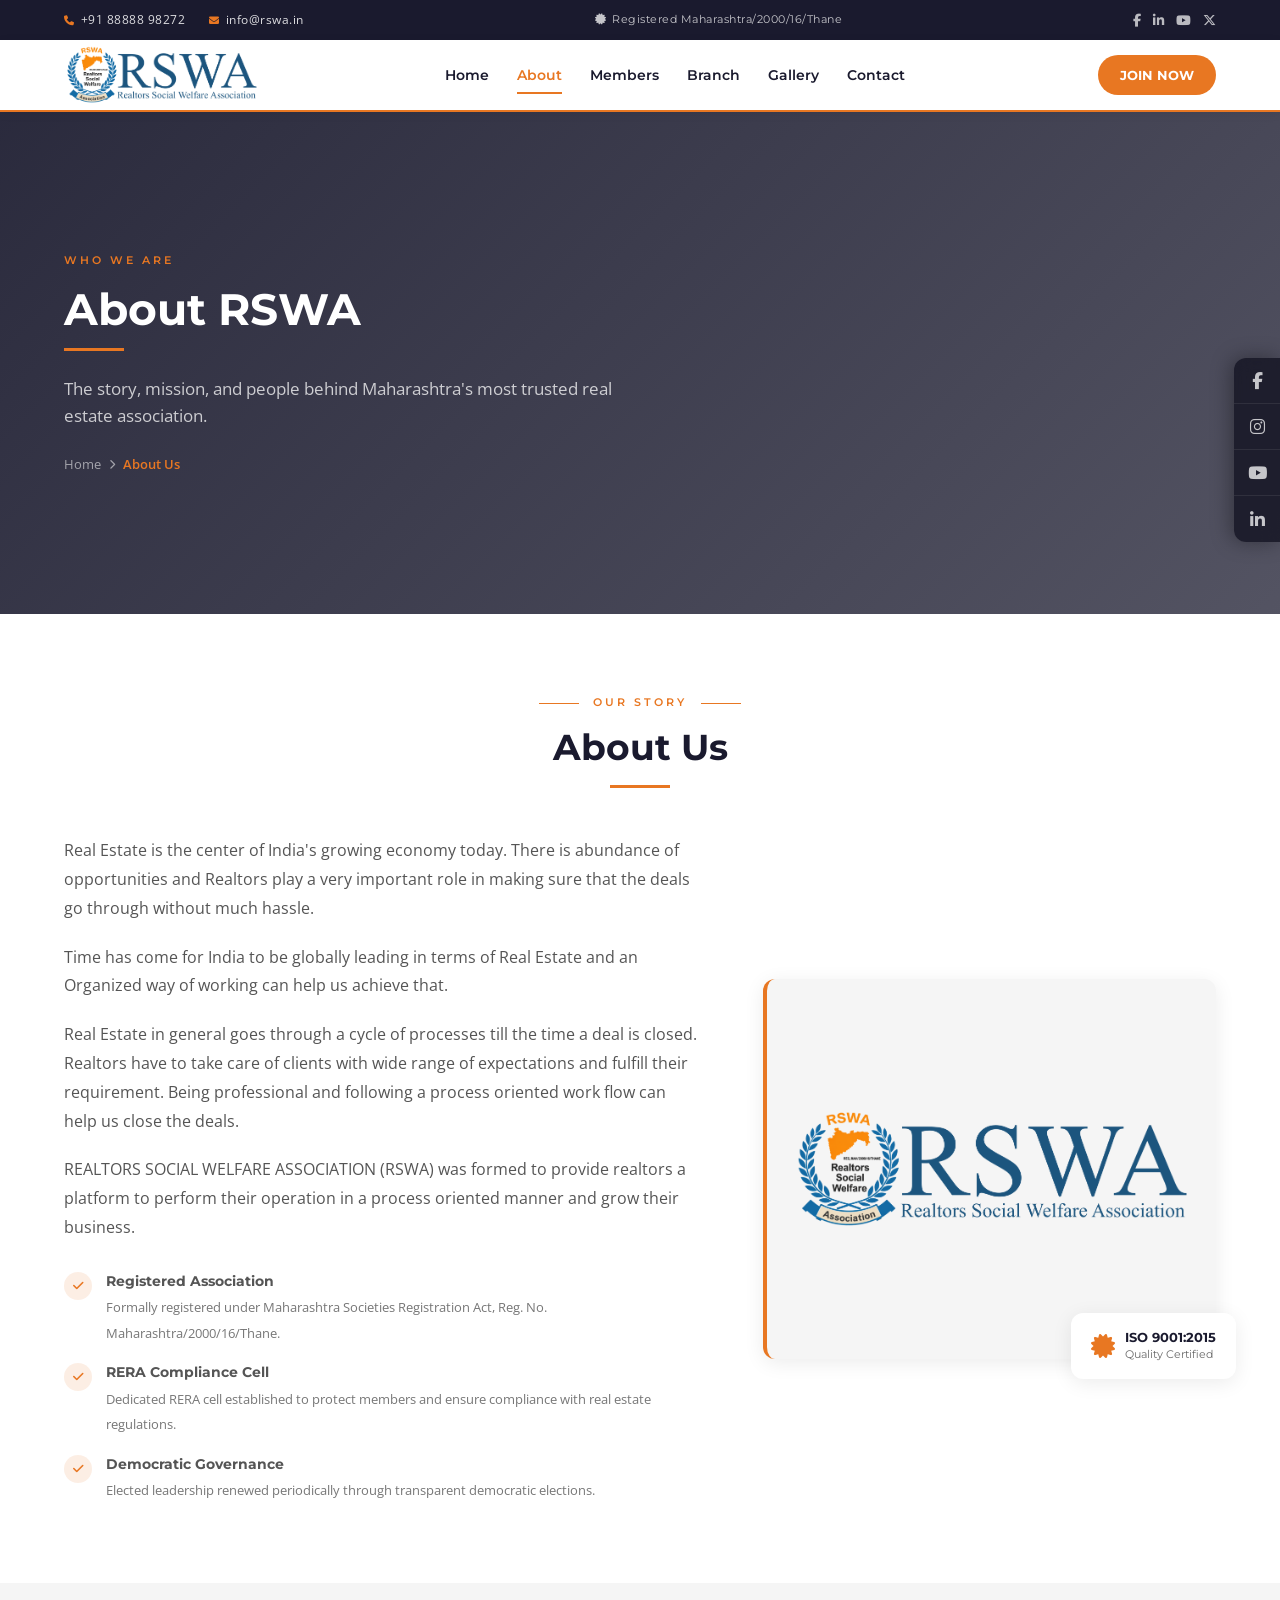
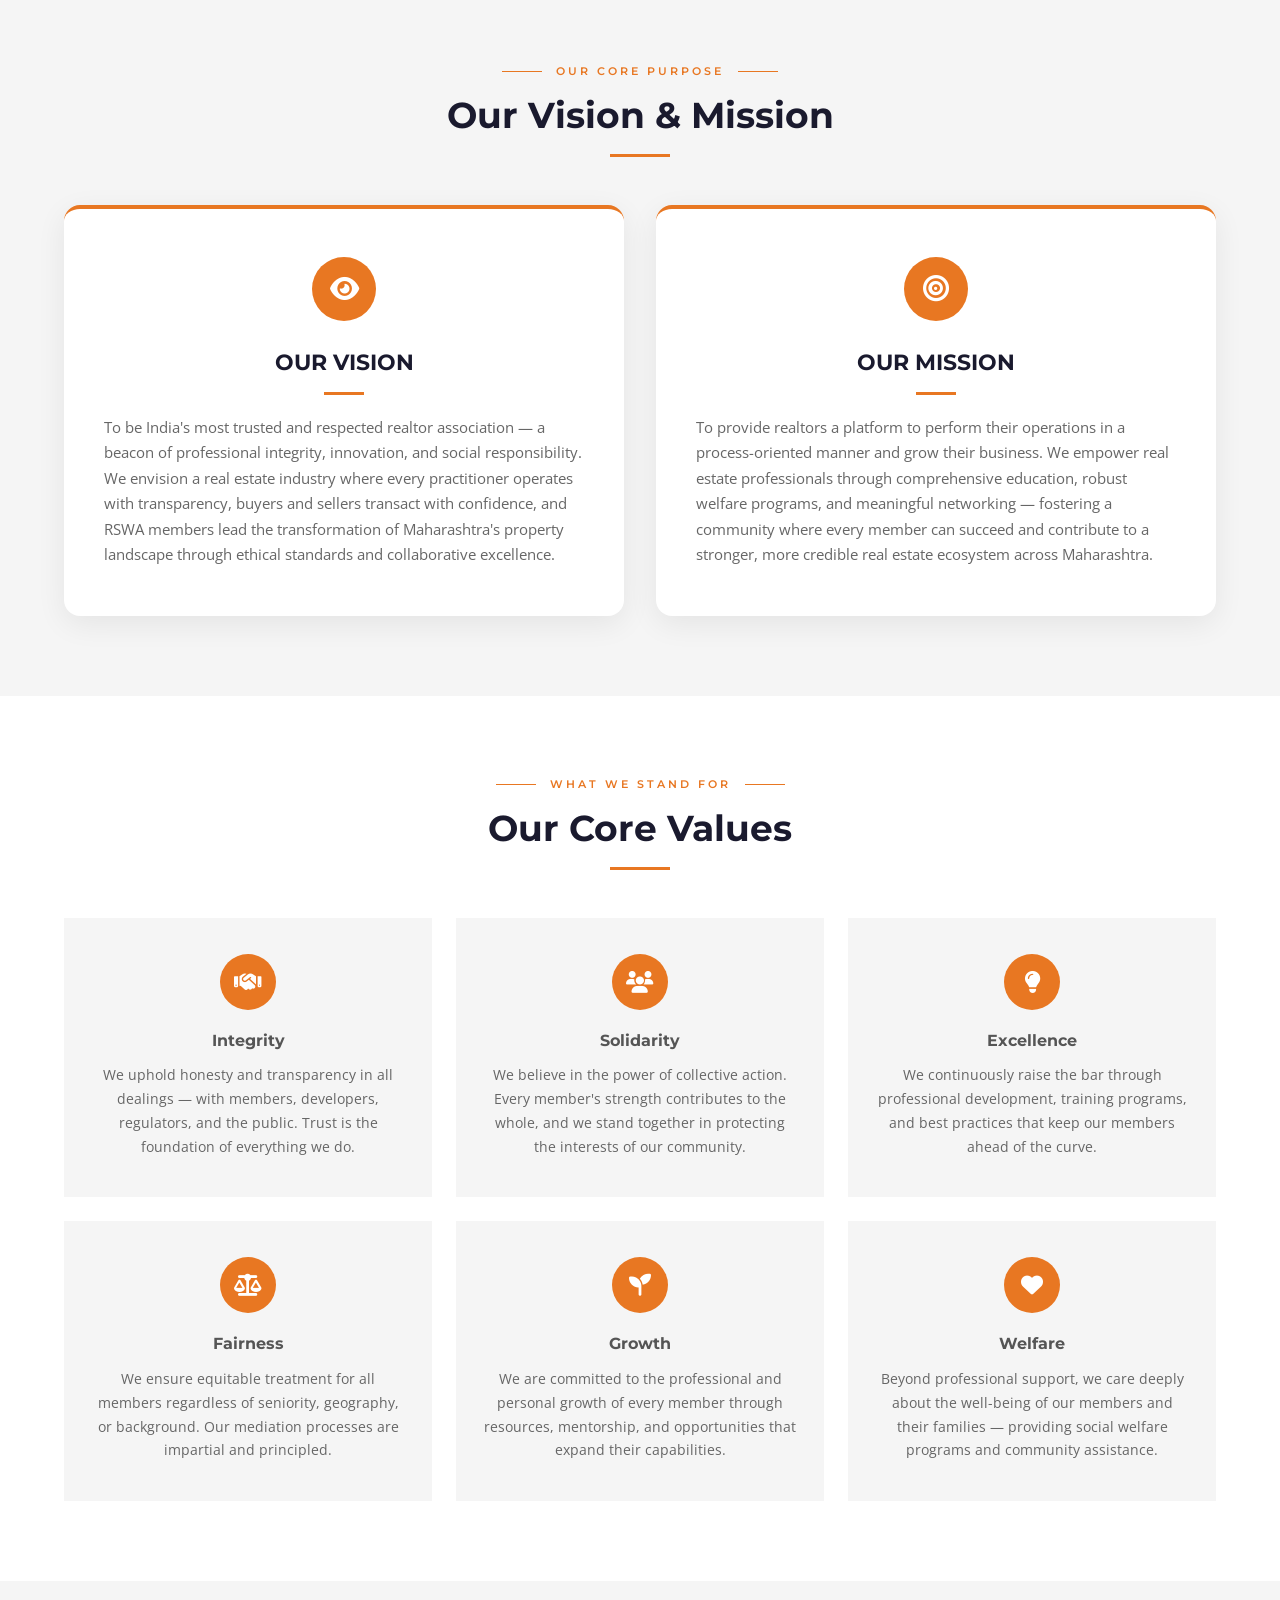
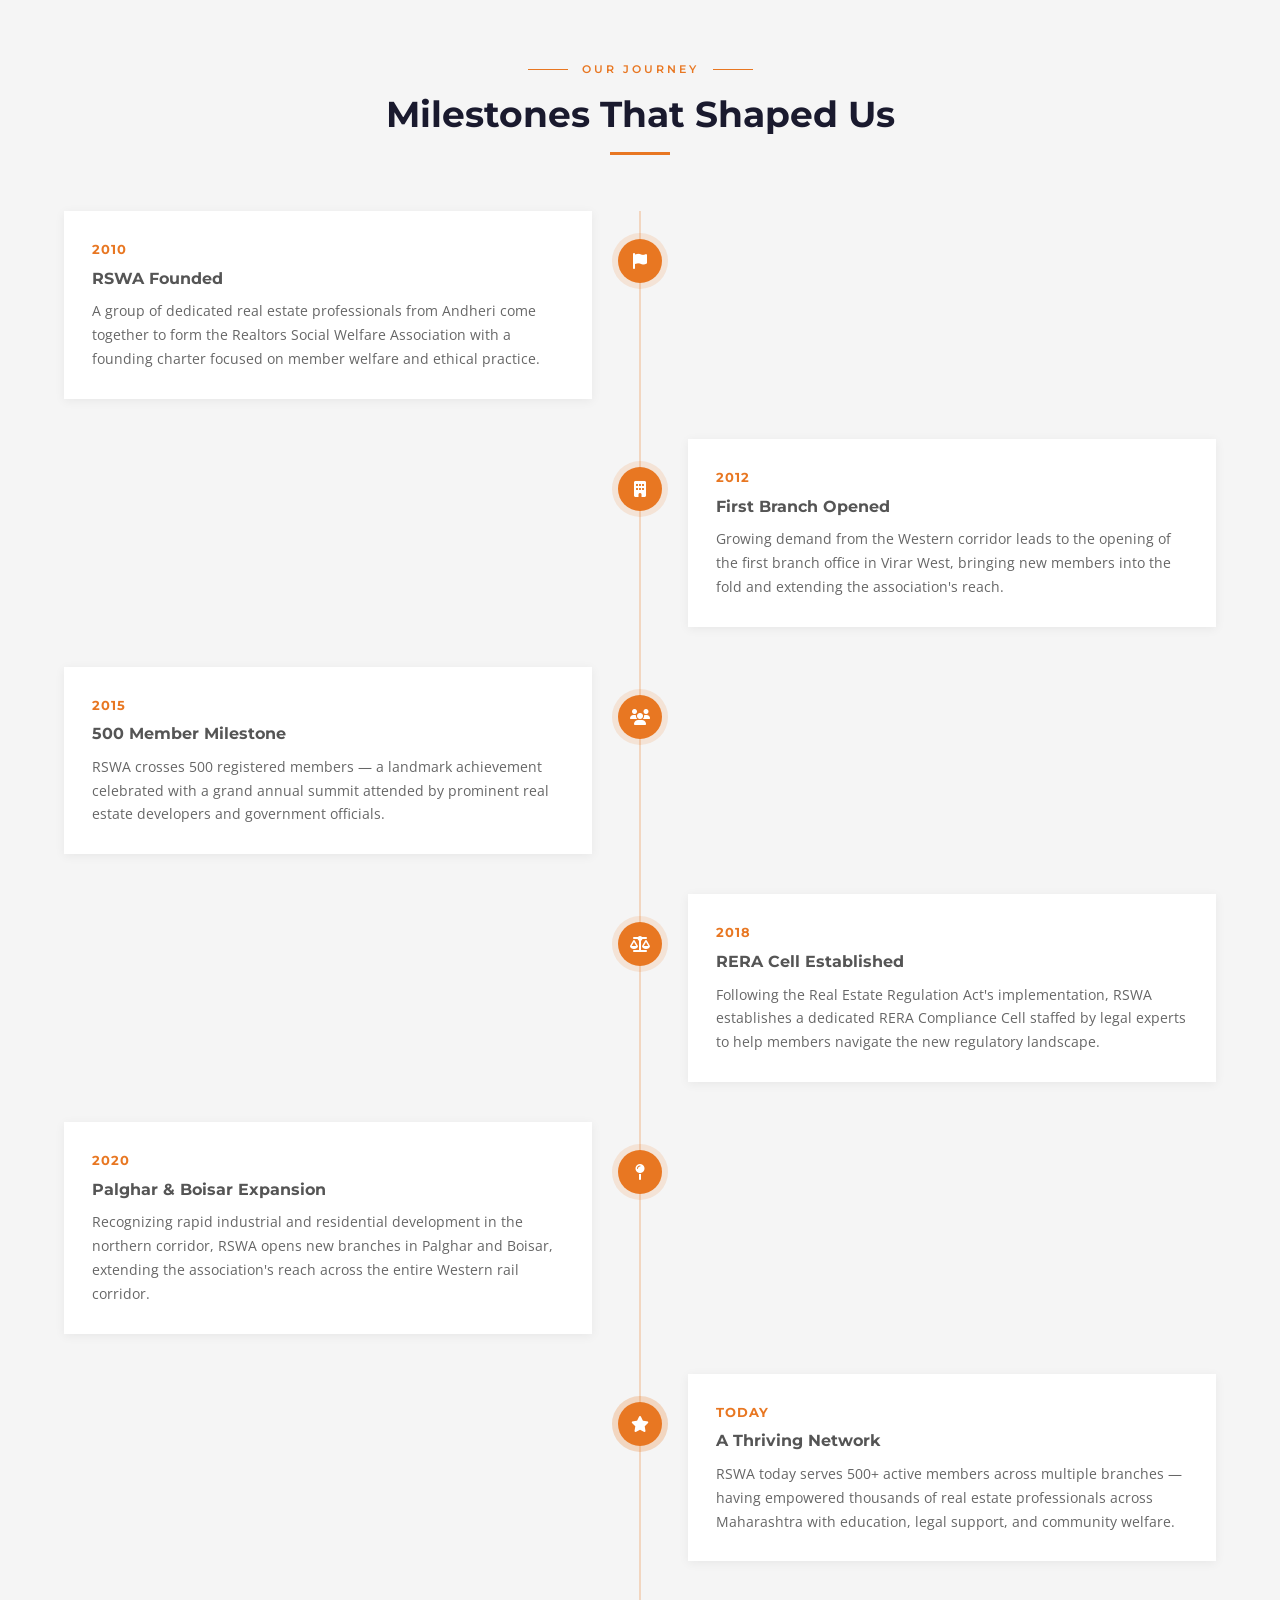
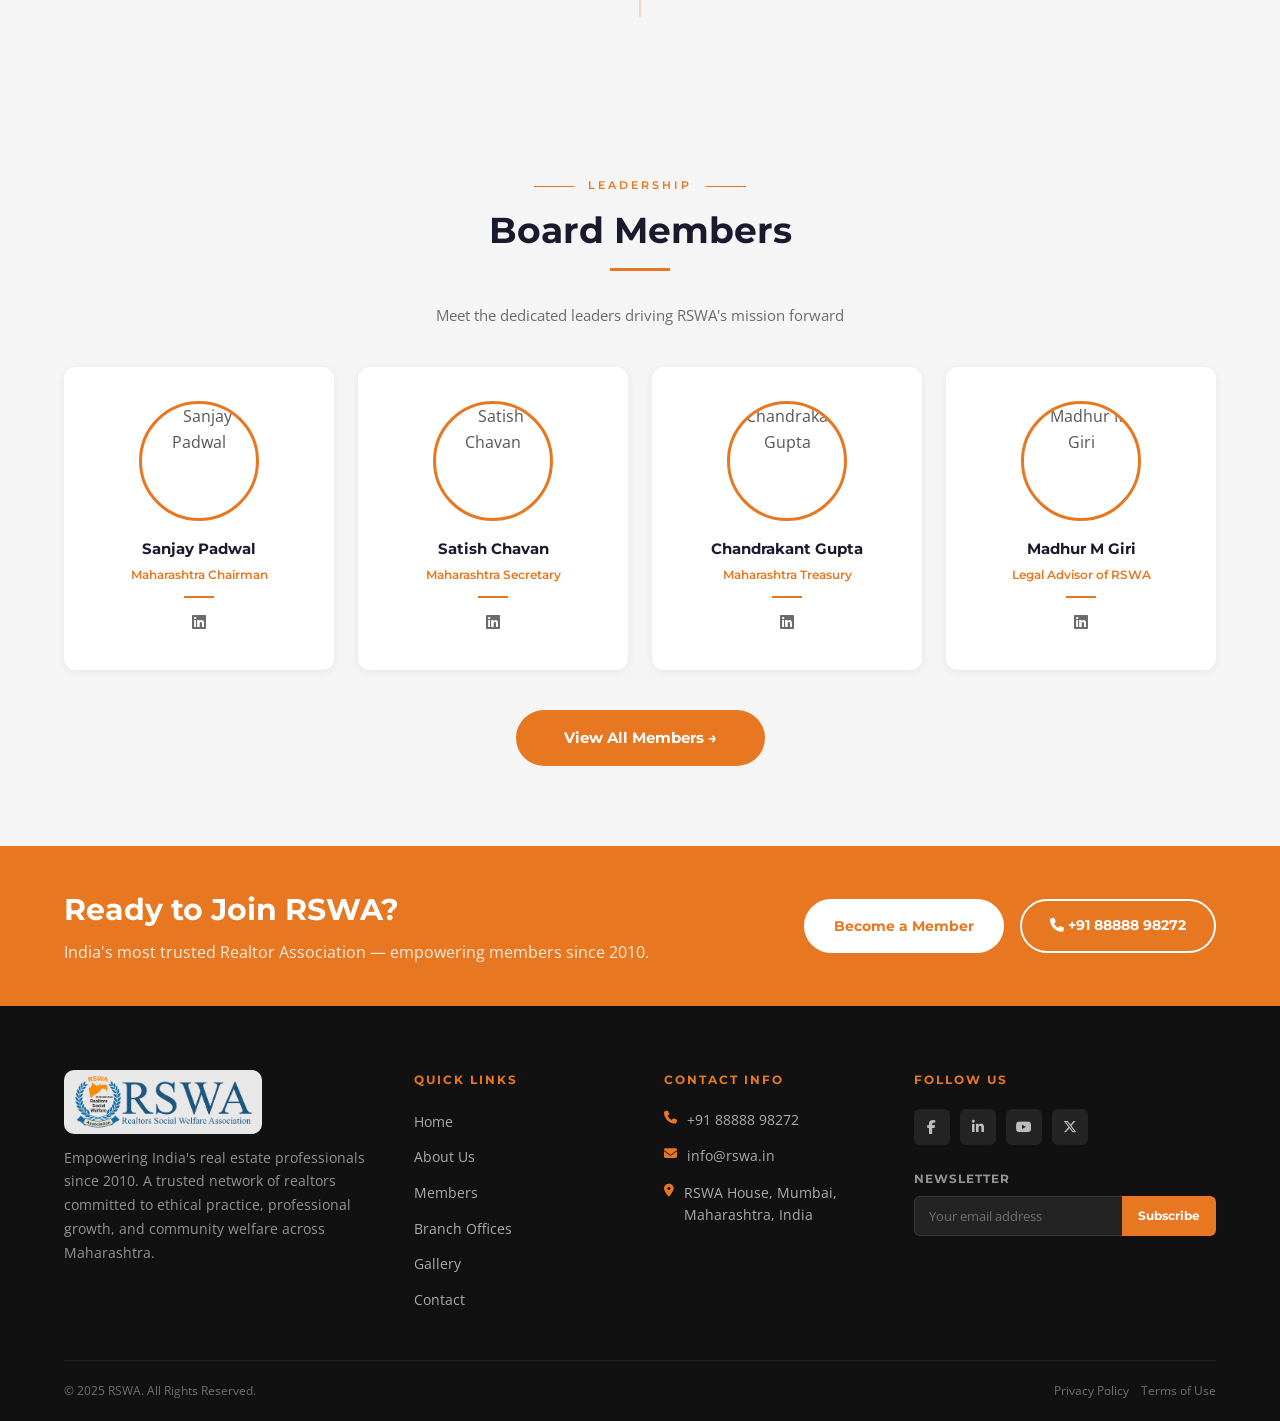
==== commit cc69a717: "Add floating social sidebar to all pages Co-Authored-By: Claude Sonnet 4.6 <noreply@anthropic.com>" ====
--- a/about.html
+++ b/about.html
@@ -580,6 +580,21 @@
     </div>
   </footer>
 
+  <!-- Floating Social Sidebar -->
+  <div class="social-sidebar">
+    <a href="#" class="social-sidebar-btn" aria-label="Facebook"  target="_blank" rel="noopener" style="--hover:#1877f2"><i class="fa-brands fa-facebook-f"></i></a>
+    <a href="#" class="social-sidebar-btn" aria-label="Instagram" target="_blank" rel="noopener" style="--hover:#e1306c"><i class="fa-brands fa-instagram"></i></a>
+    <a href="#" class="social-sidebar-btn" aria-label="YouTube"   target="_blank" rel="noopener" style="--hover:#ff0000"><i class="fa-brands fa-youtube"></i></a>
+    <a href="#" class="social-sidebar-btn" aria-label="LinkedIn"  target="_blank" rel="noopener" style="--hover:#0a66c2"><i class="fa-brands fa-linkedin-in"></i></a>
+  </div>
+  <style>
+    .social-sidebar{position:fixed;right:0;top:50%;transform:translateY(-50%);display:flex;flex-direction:column;background:rgba(20,20,35,0.82);backdrop-filter:blur(8px);-webkit-backdrop-filter:blur(8px);border-radius:12px 0 0 12px;overflow:hidden;z-index:9999;box-shadow:-3px 0 20px rgba(0,0,0,0.35);}
+    .social-sidebar-btn{display:flex;align-items:center;justify-content:center;width:46px;height:46px;color:rgba(255,255,255,0.75);font-size:17px;text-decoration:none;transition:background 0.22s,color 0.22s,transform 0.22s;border-bottom:1px solid rgba(255,255,255,0.08);}
+    .social-sidebar-btn:last-child{border-bottom:none;}
+    .social-sidebar-btn:hover{background:var(--hover);color:#fff;transform:scale(1.12);}
+    @media(max-width:480px){.social-sidebar-btn{width:38px;height:38px;font-size:14px;}}
+  </style>
+
   <script src="js/main.js"></script>
 
 </body>
